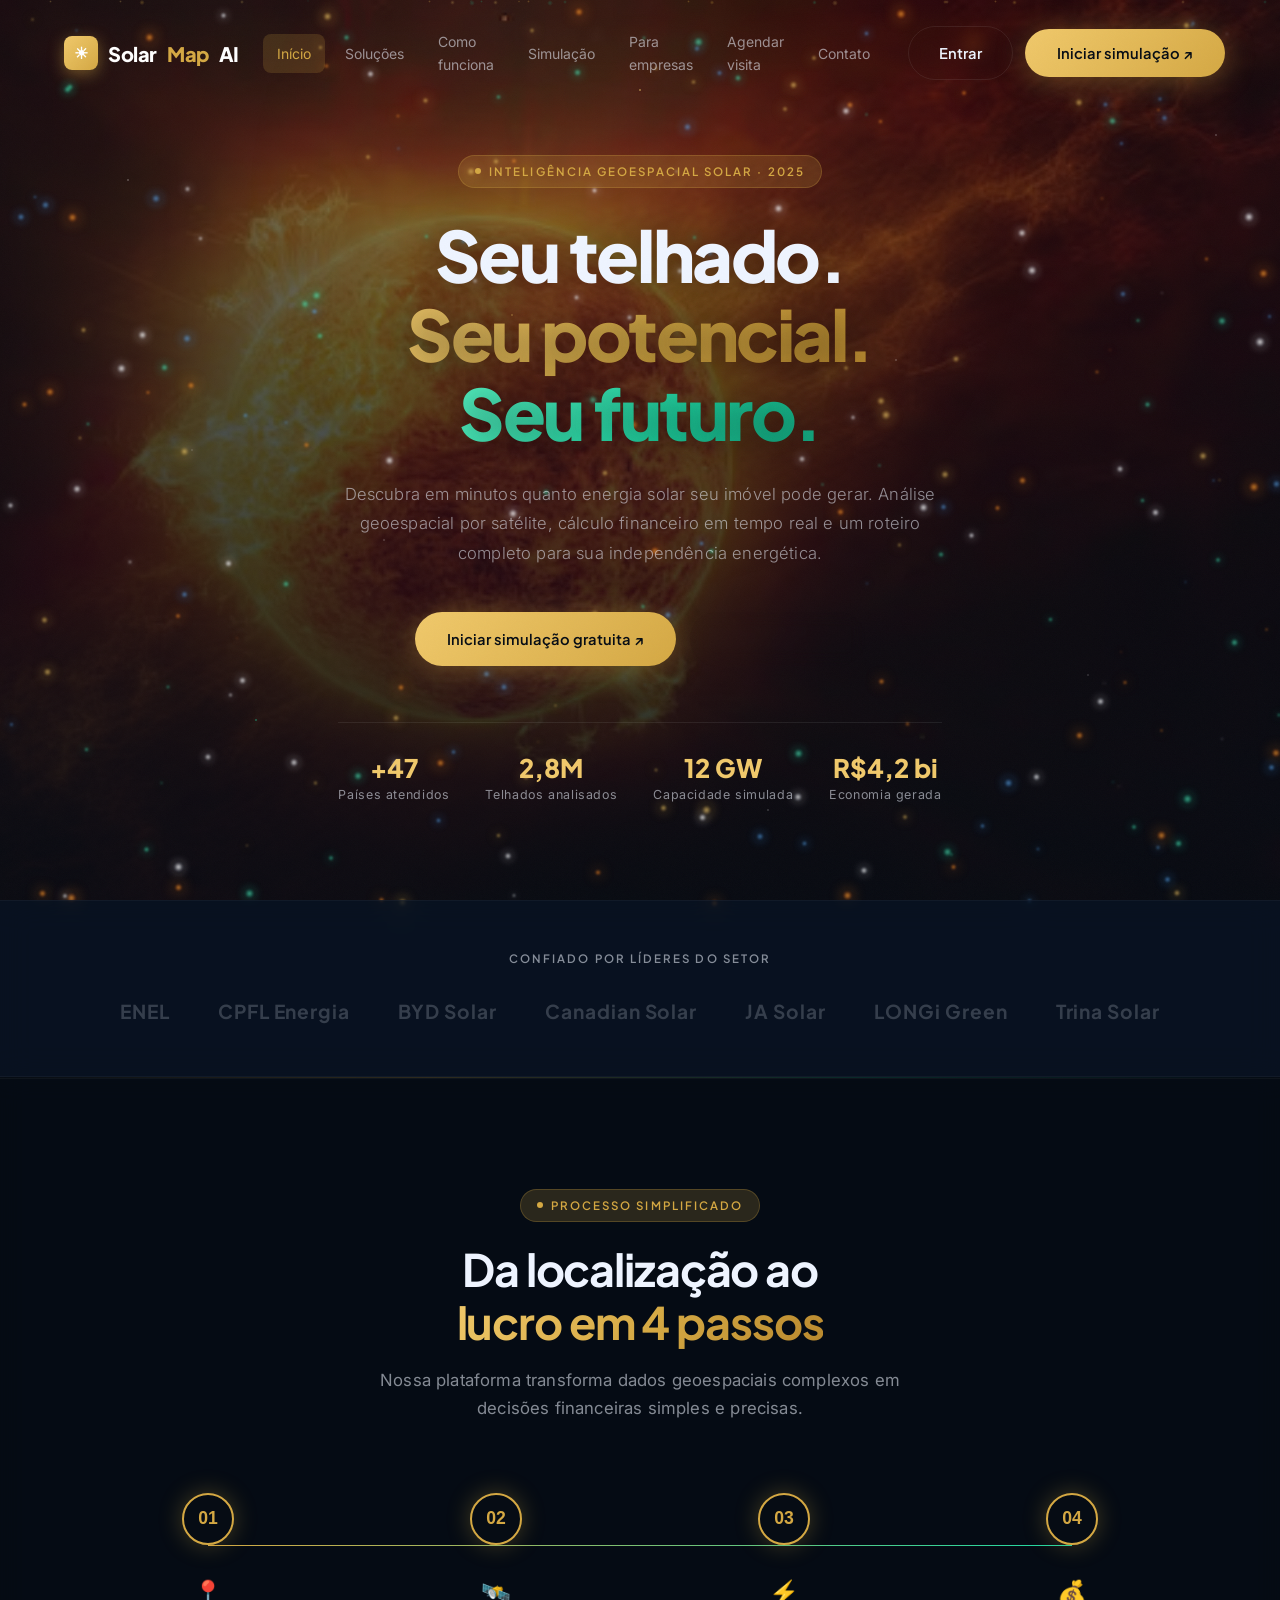
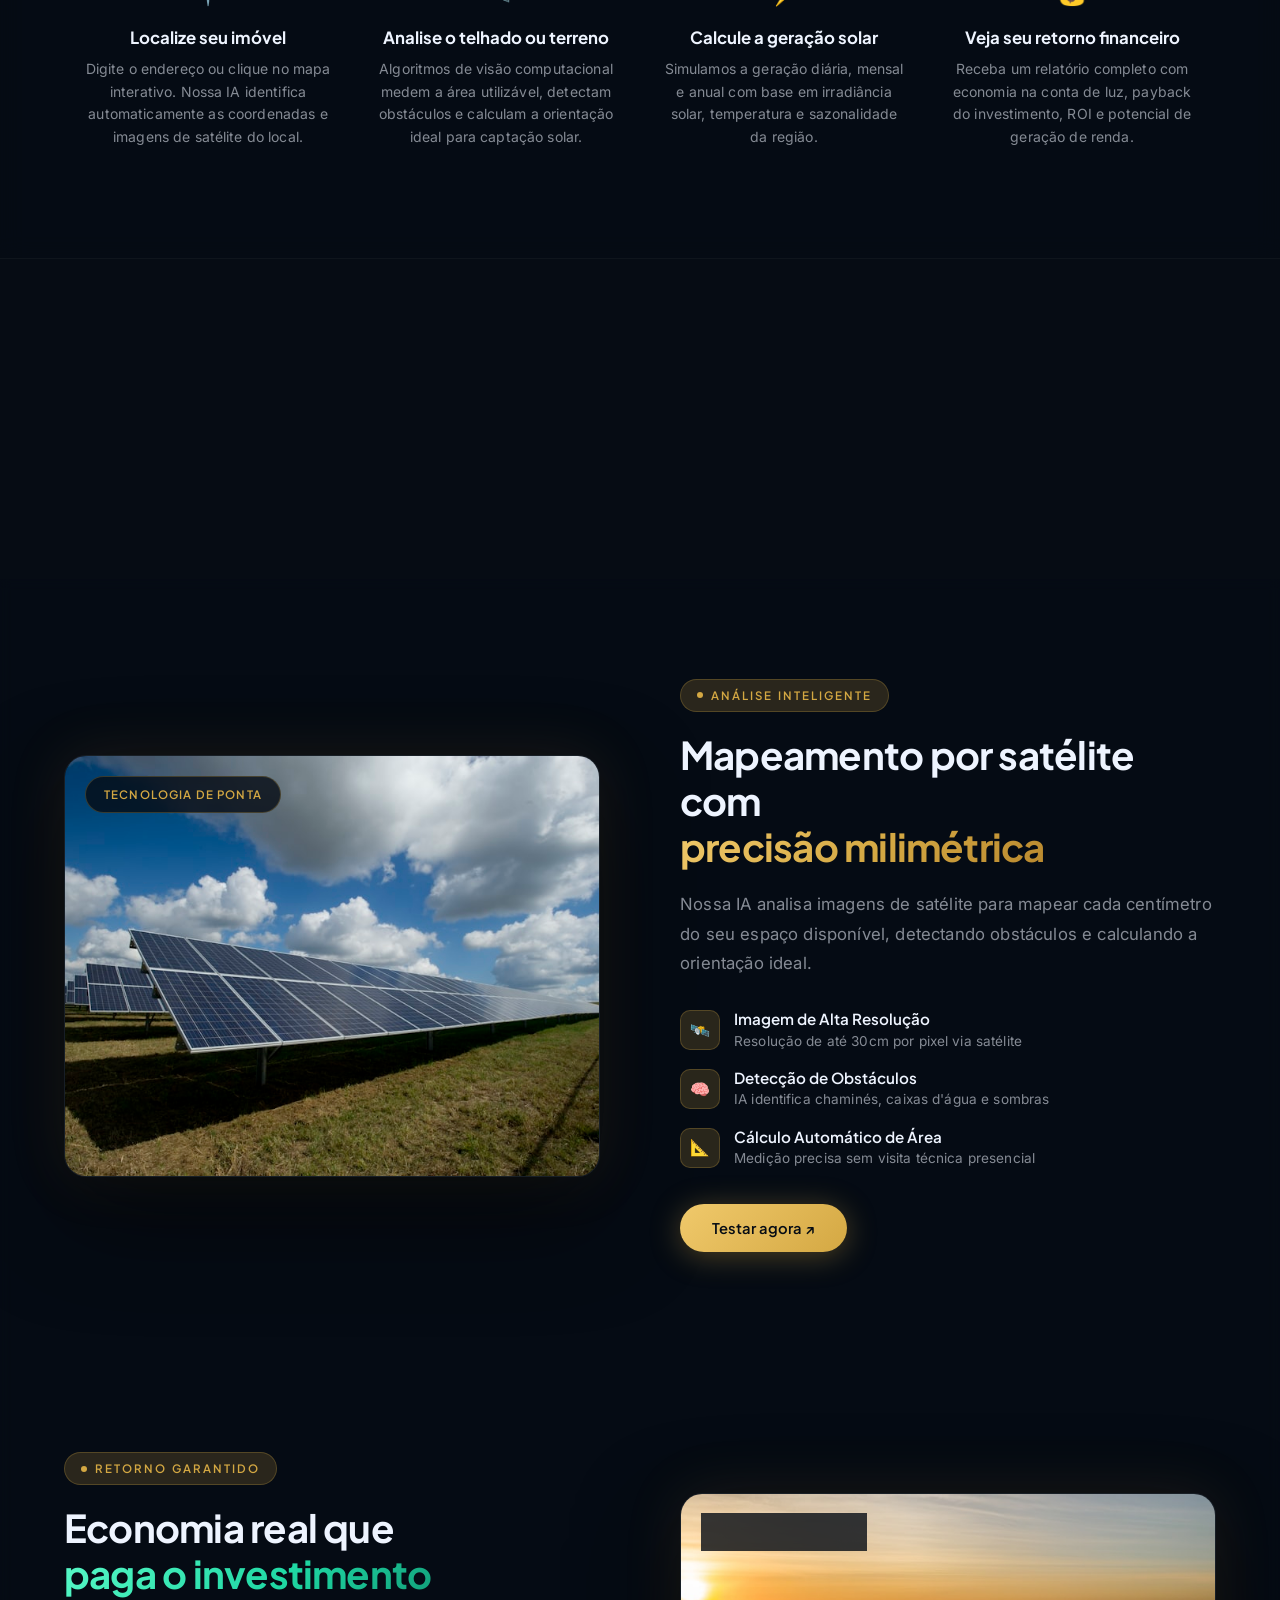
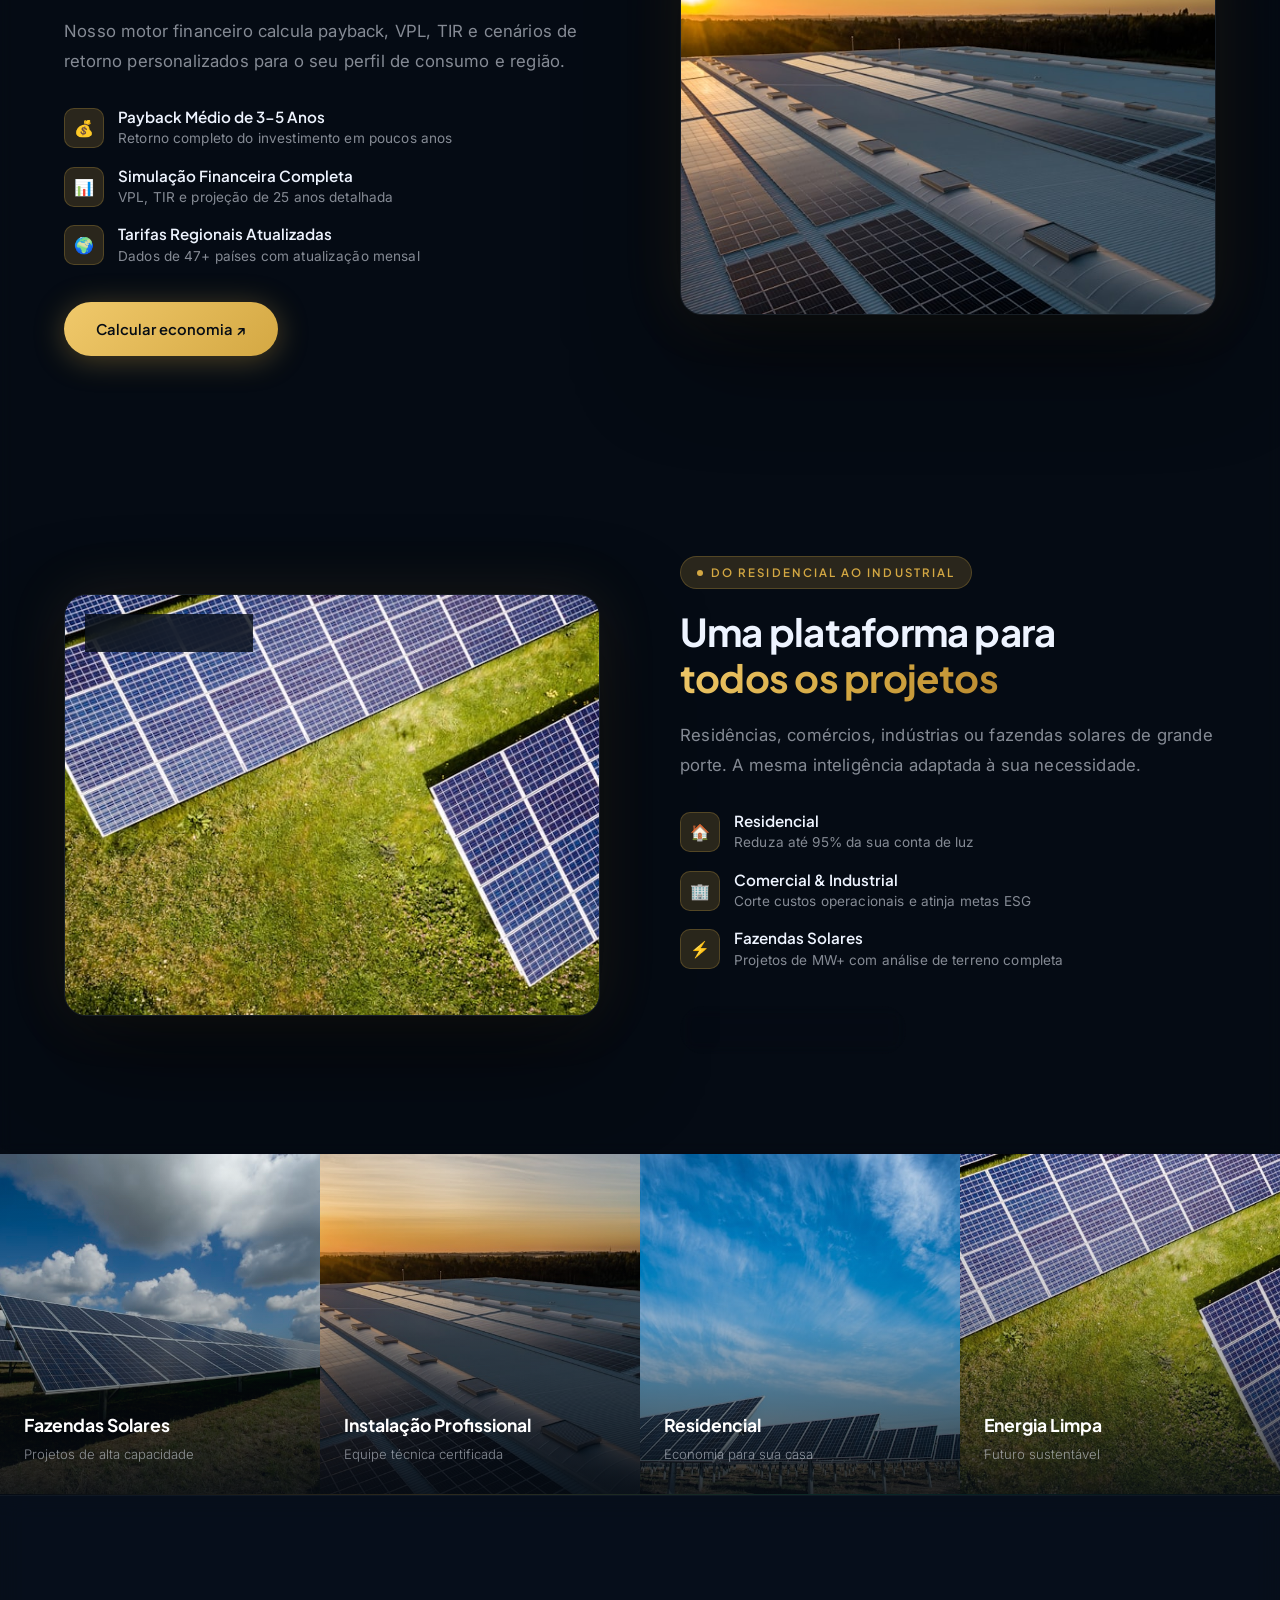
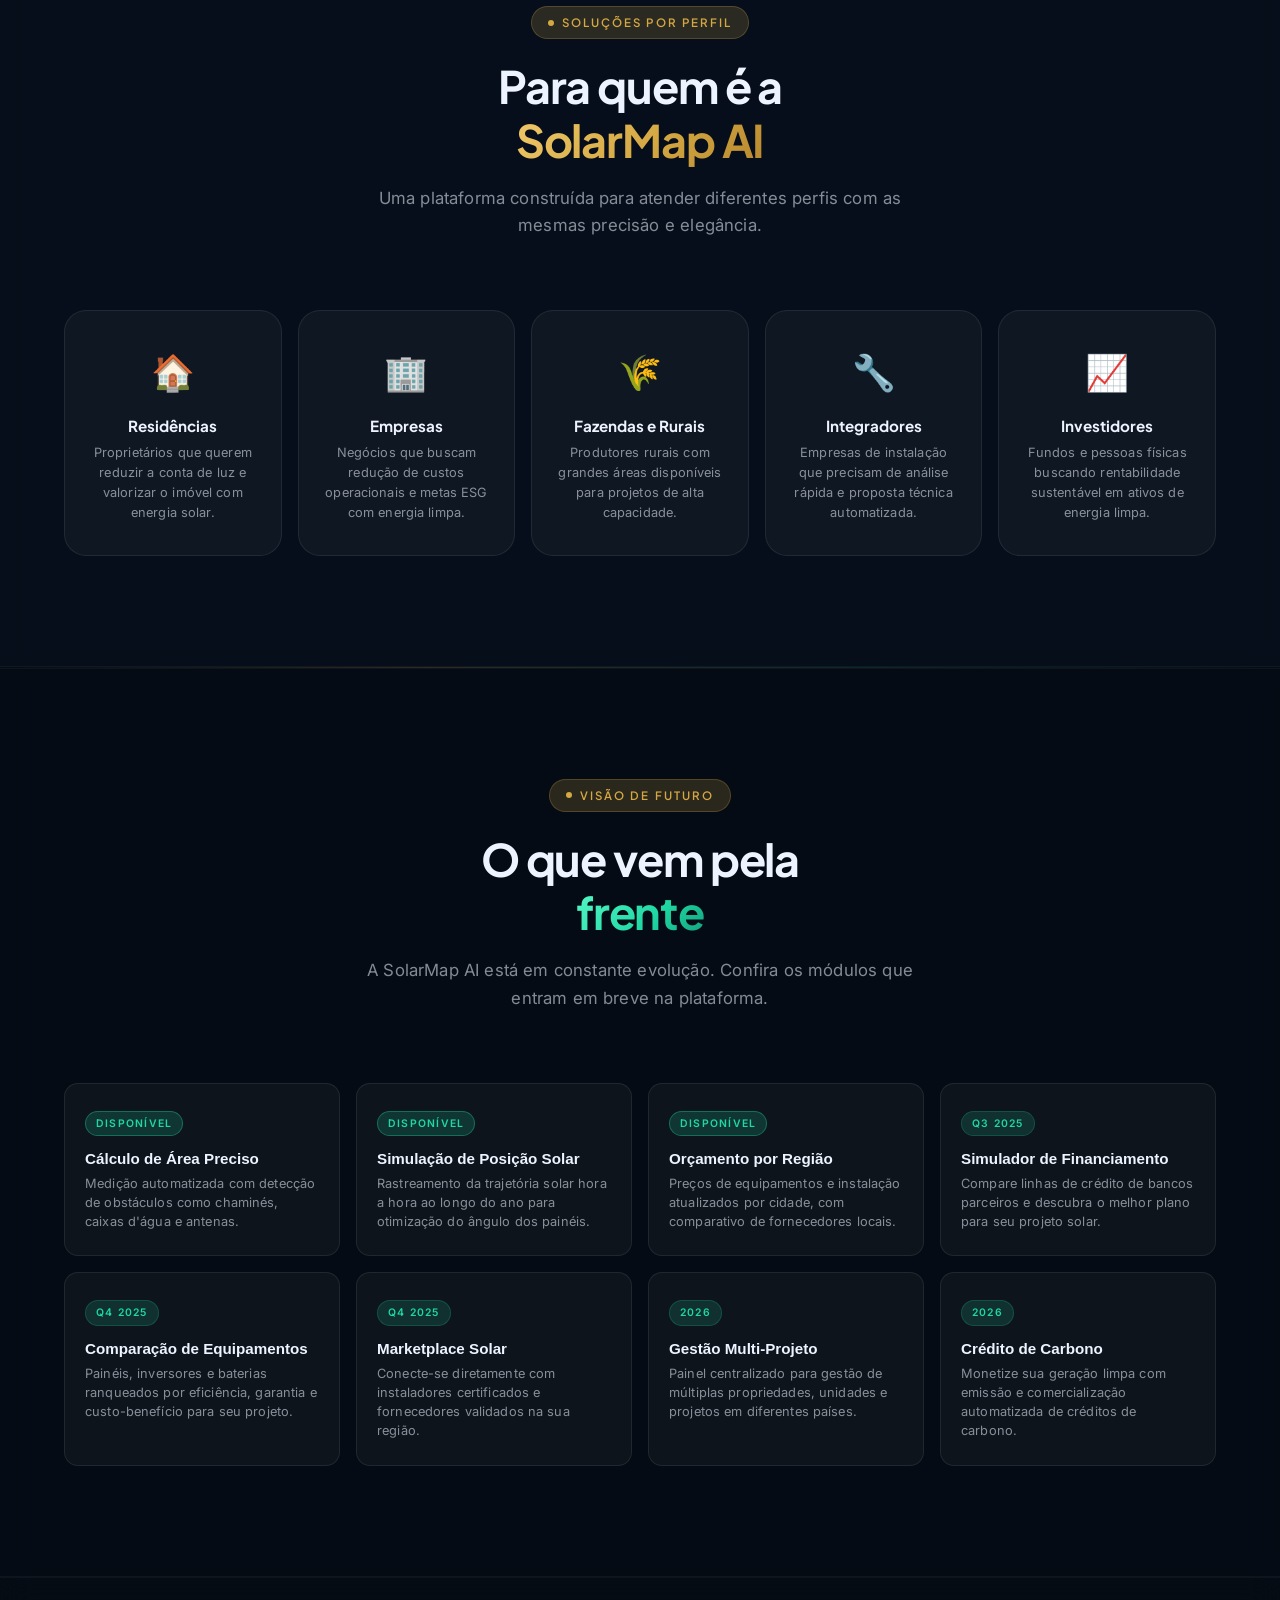
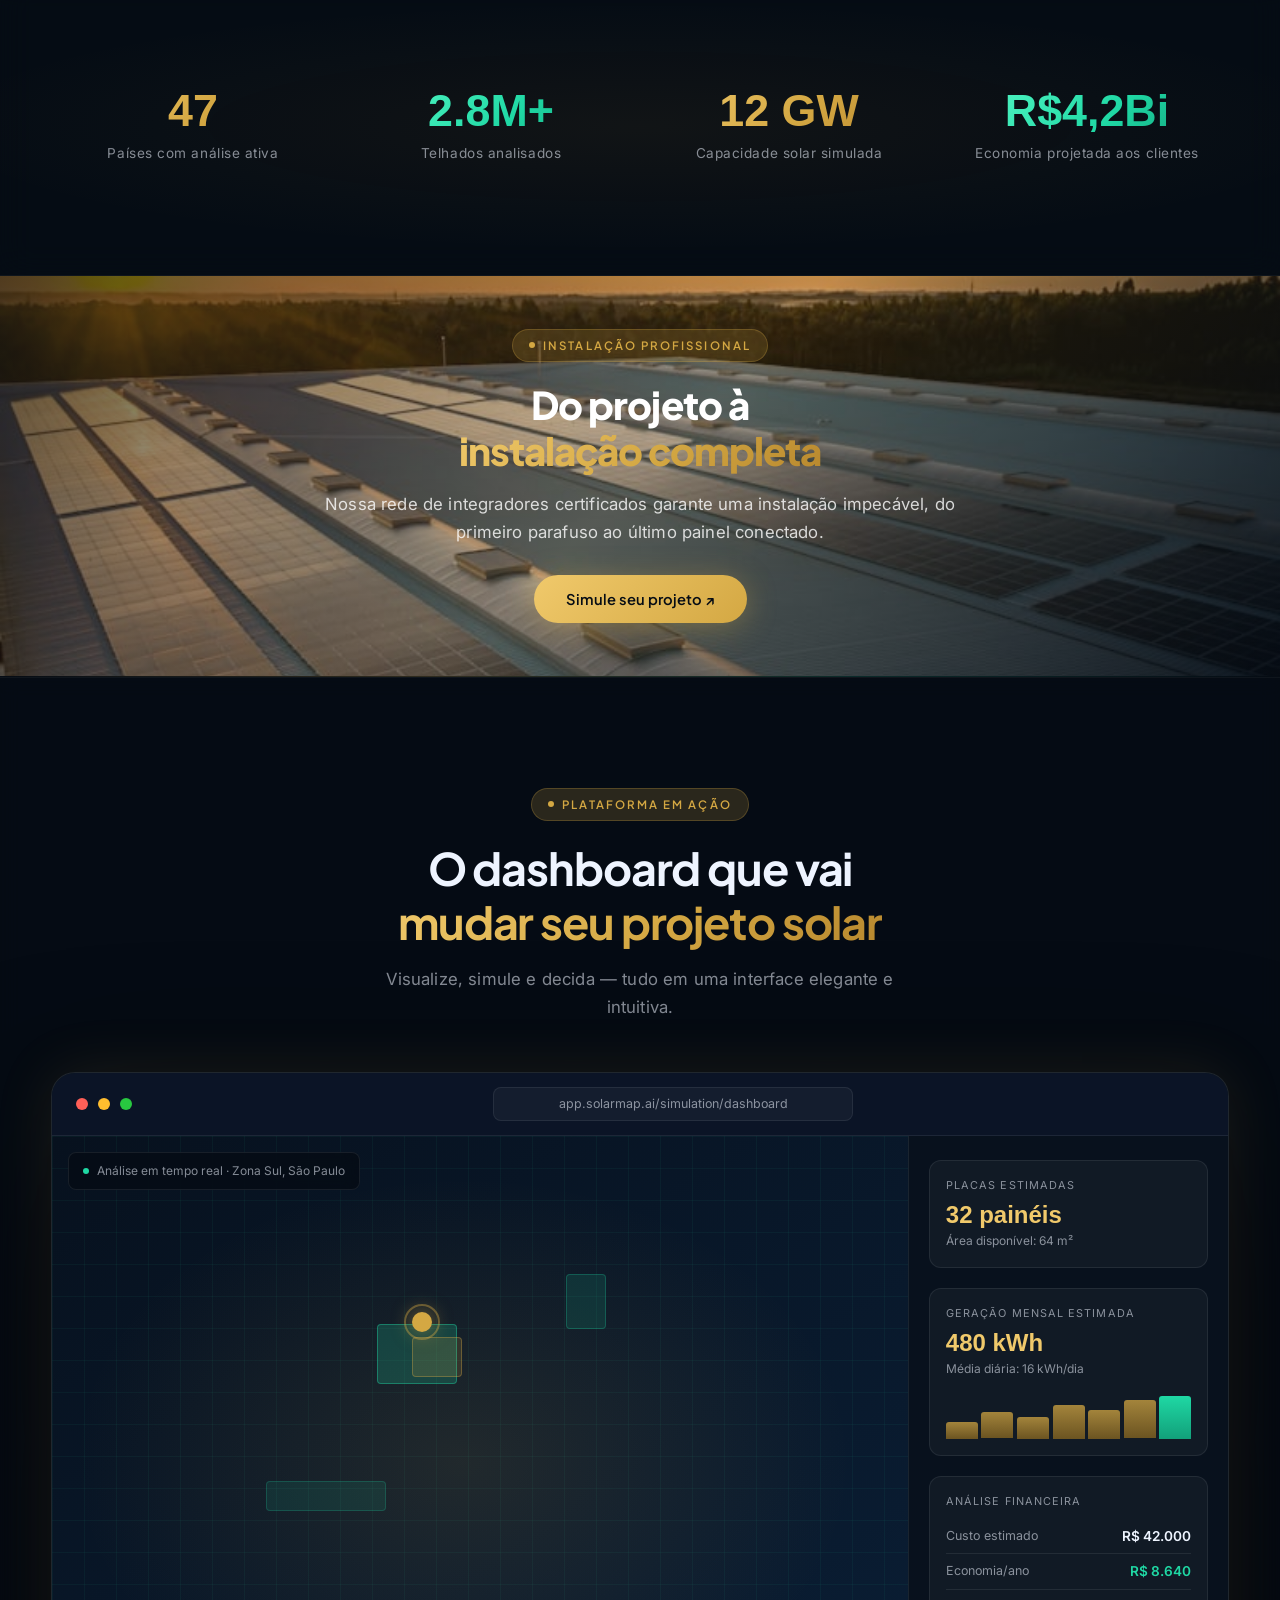
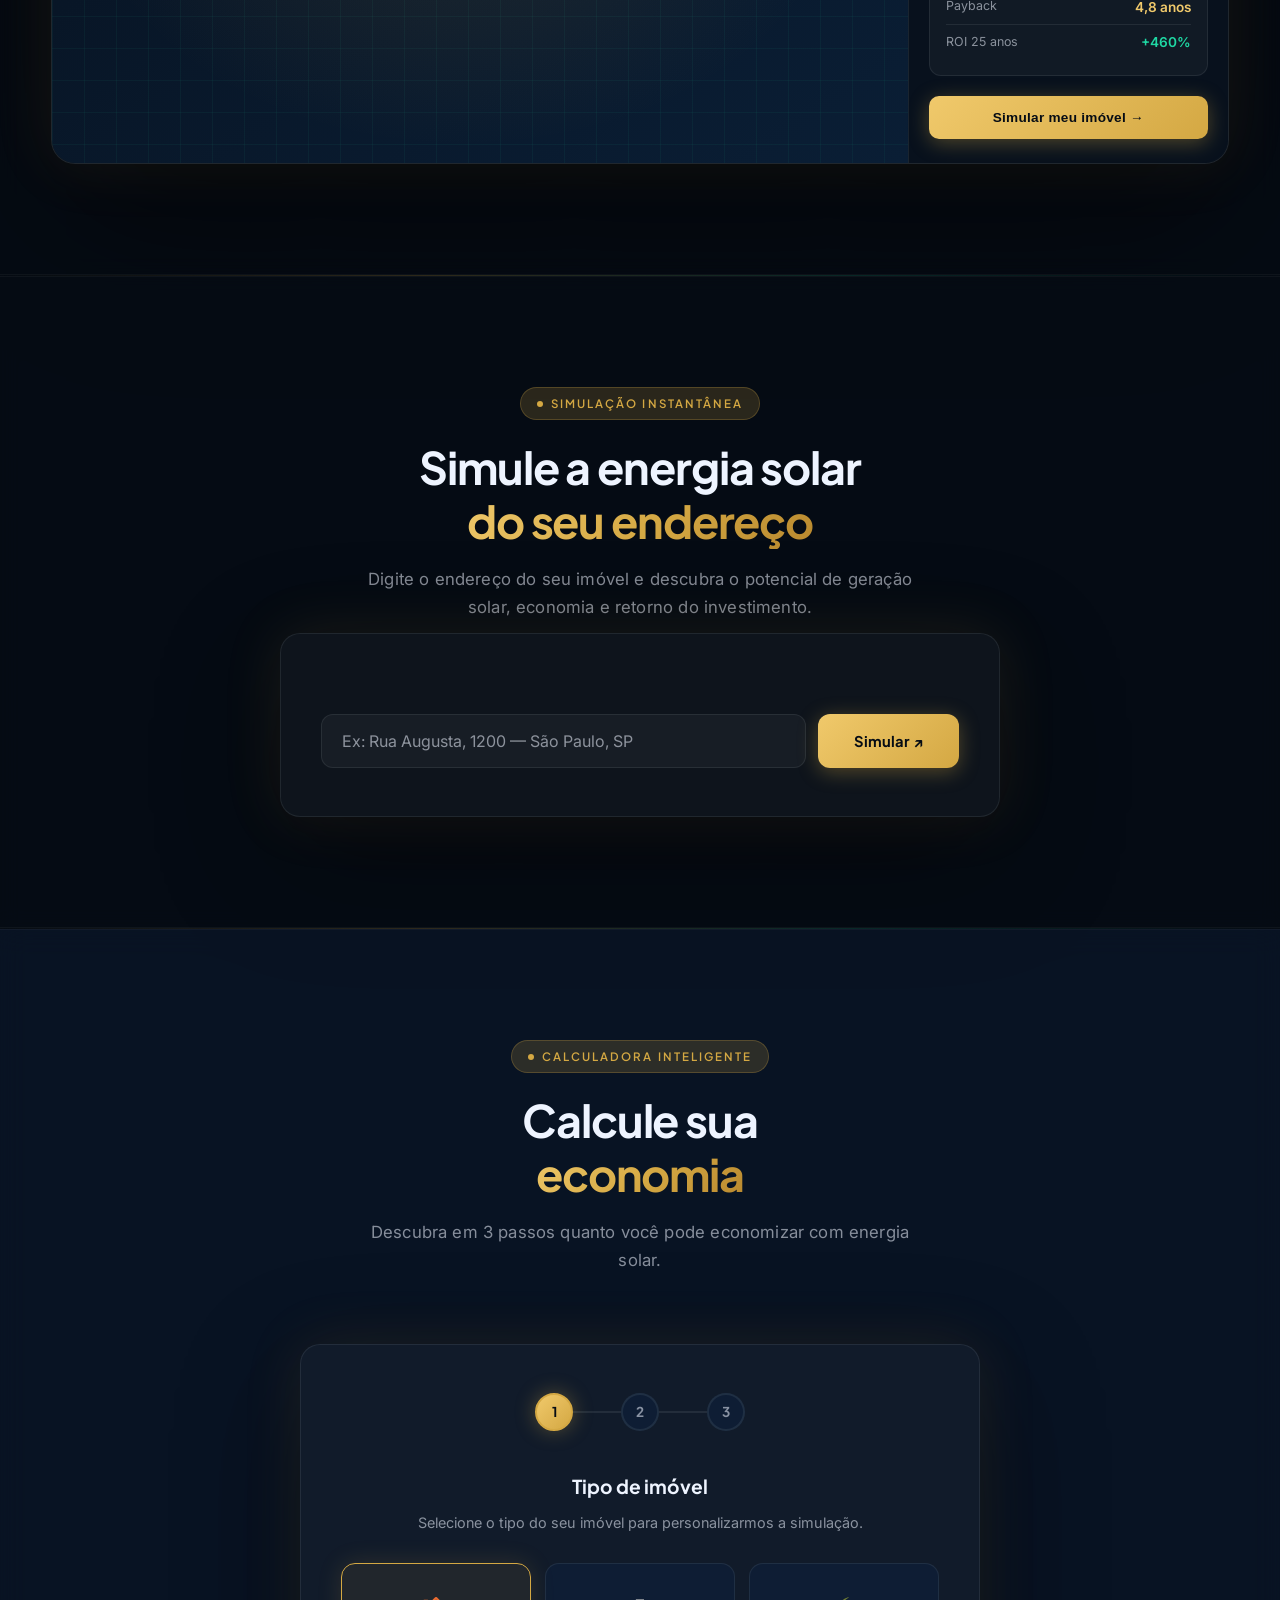
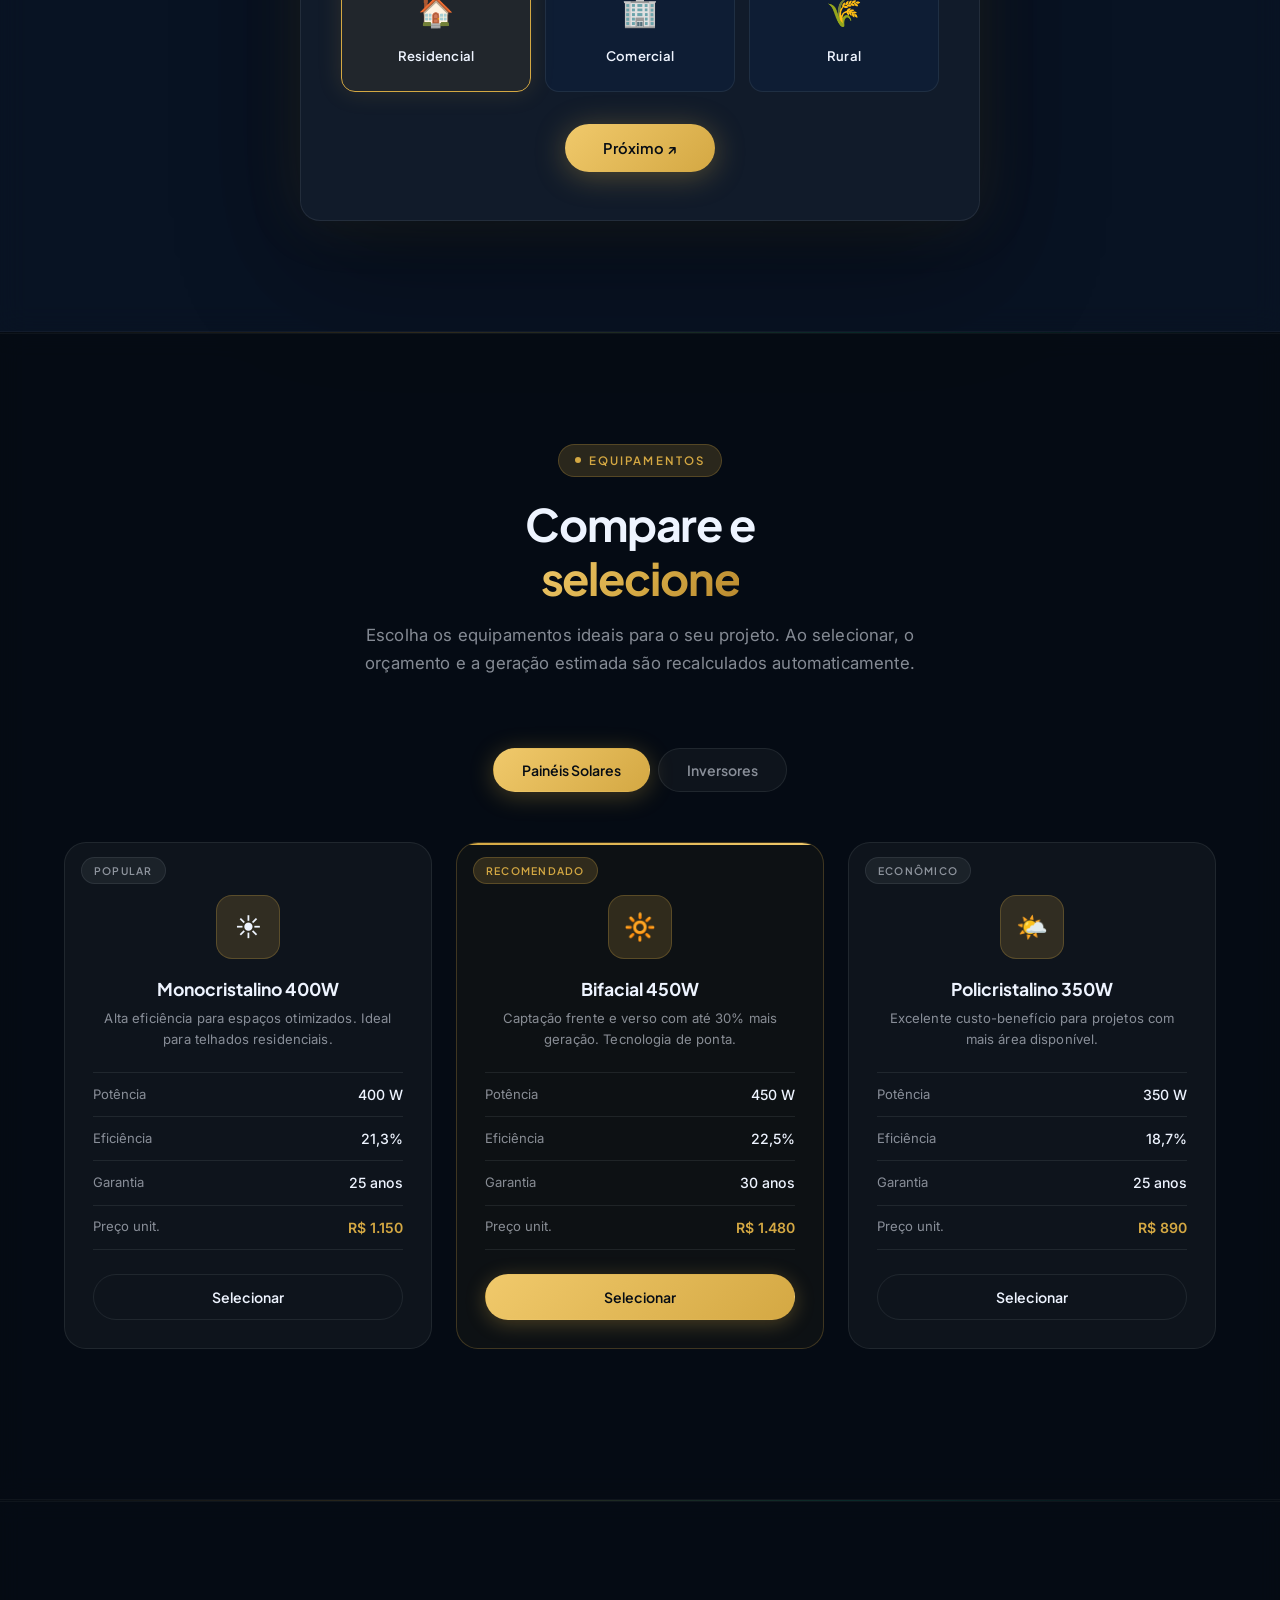
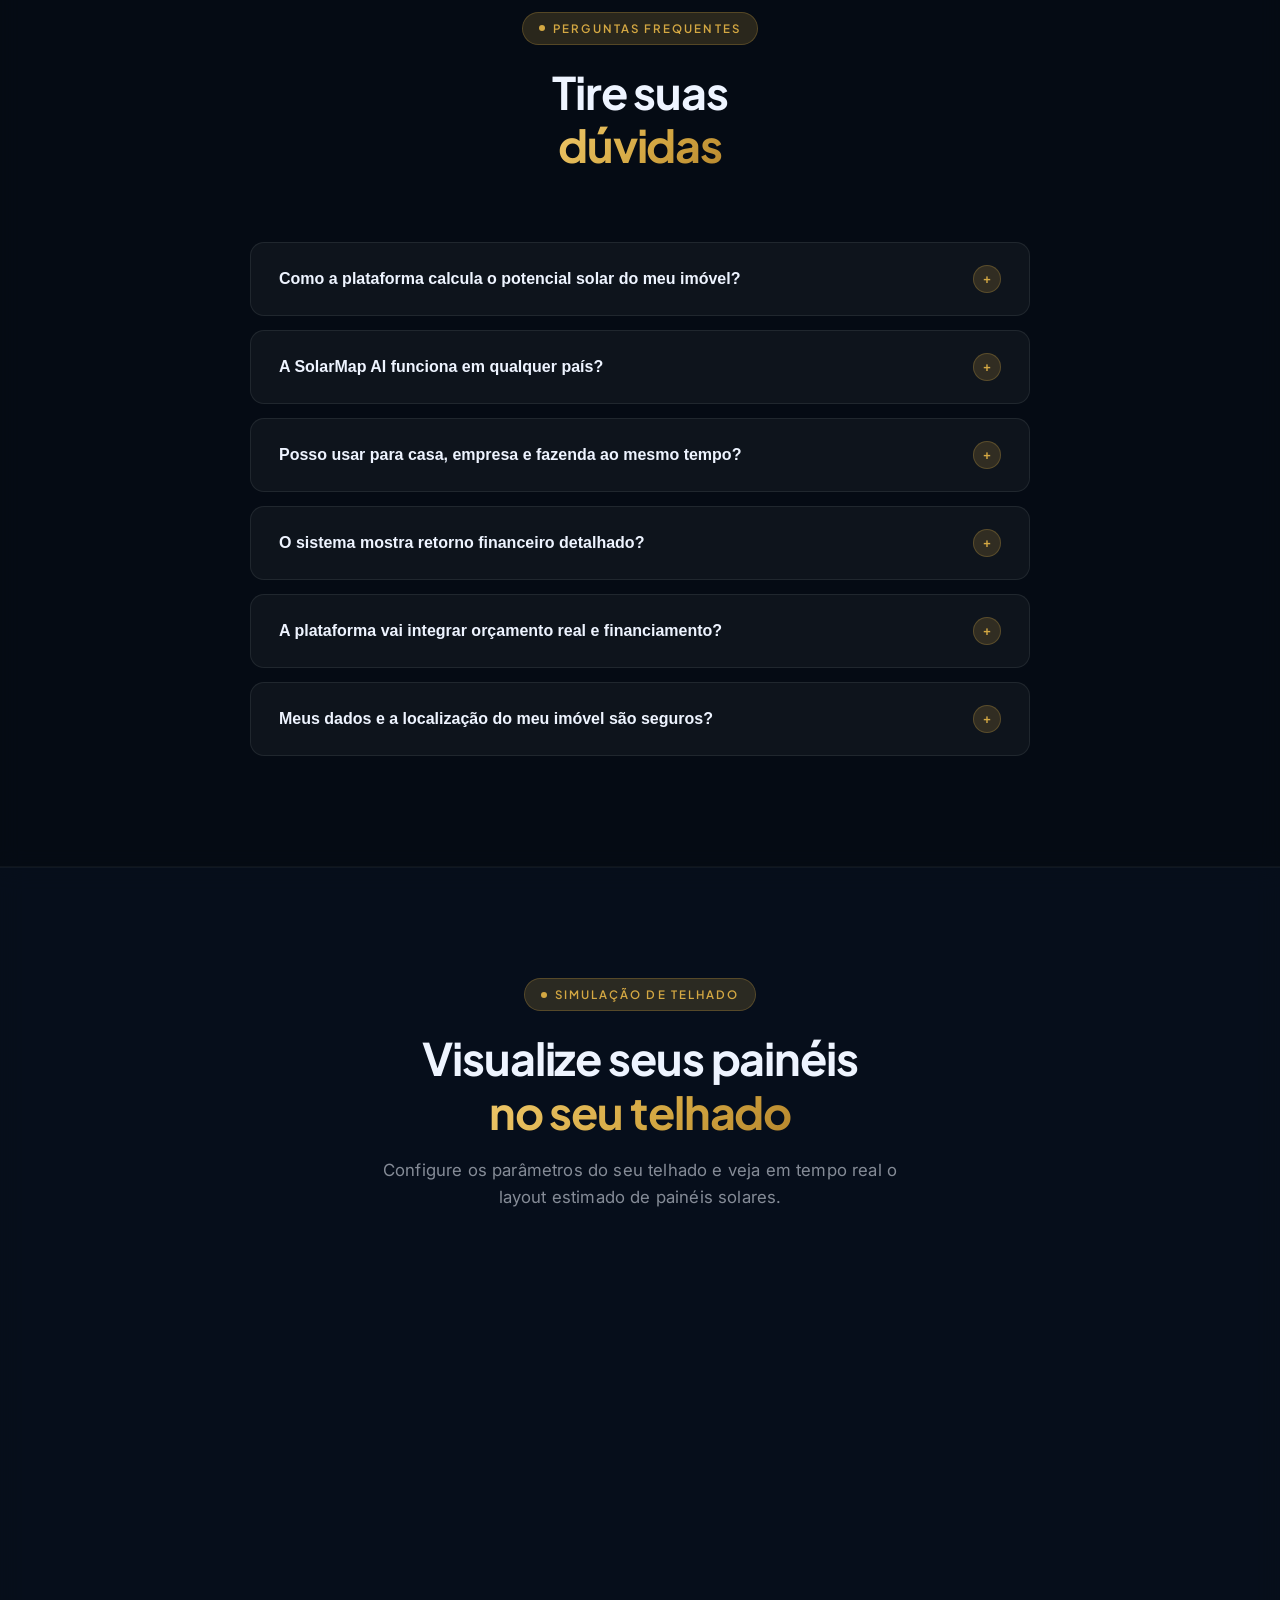
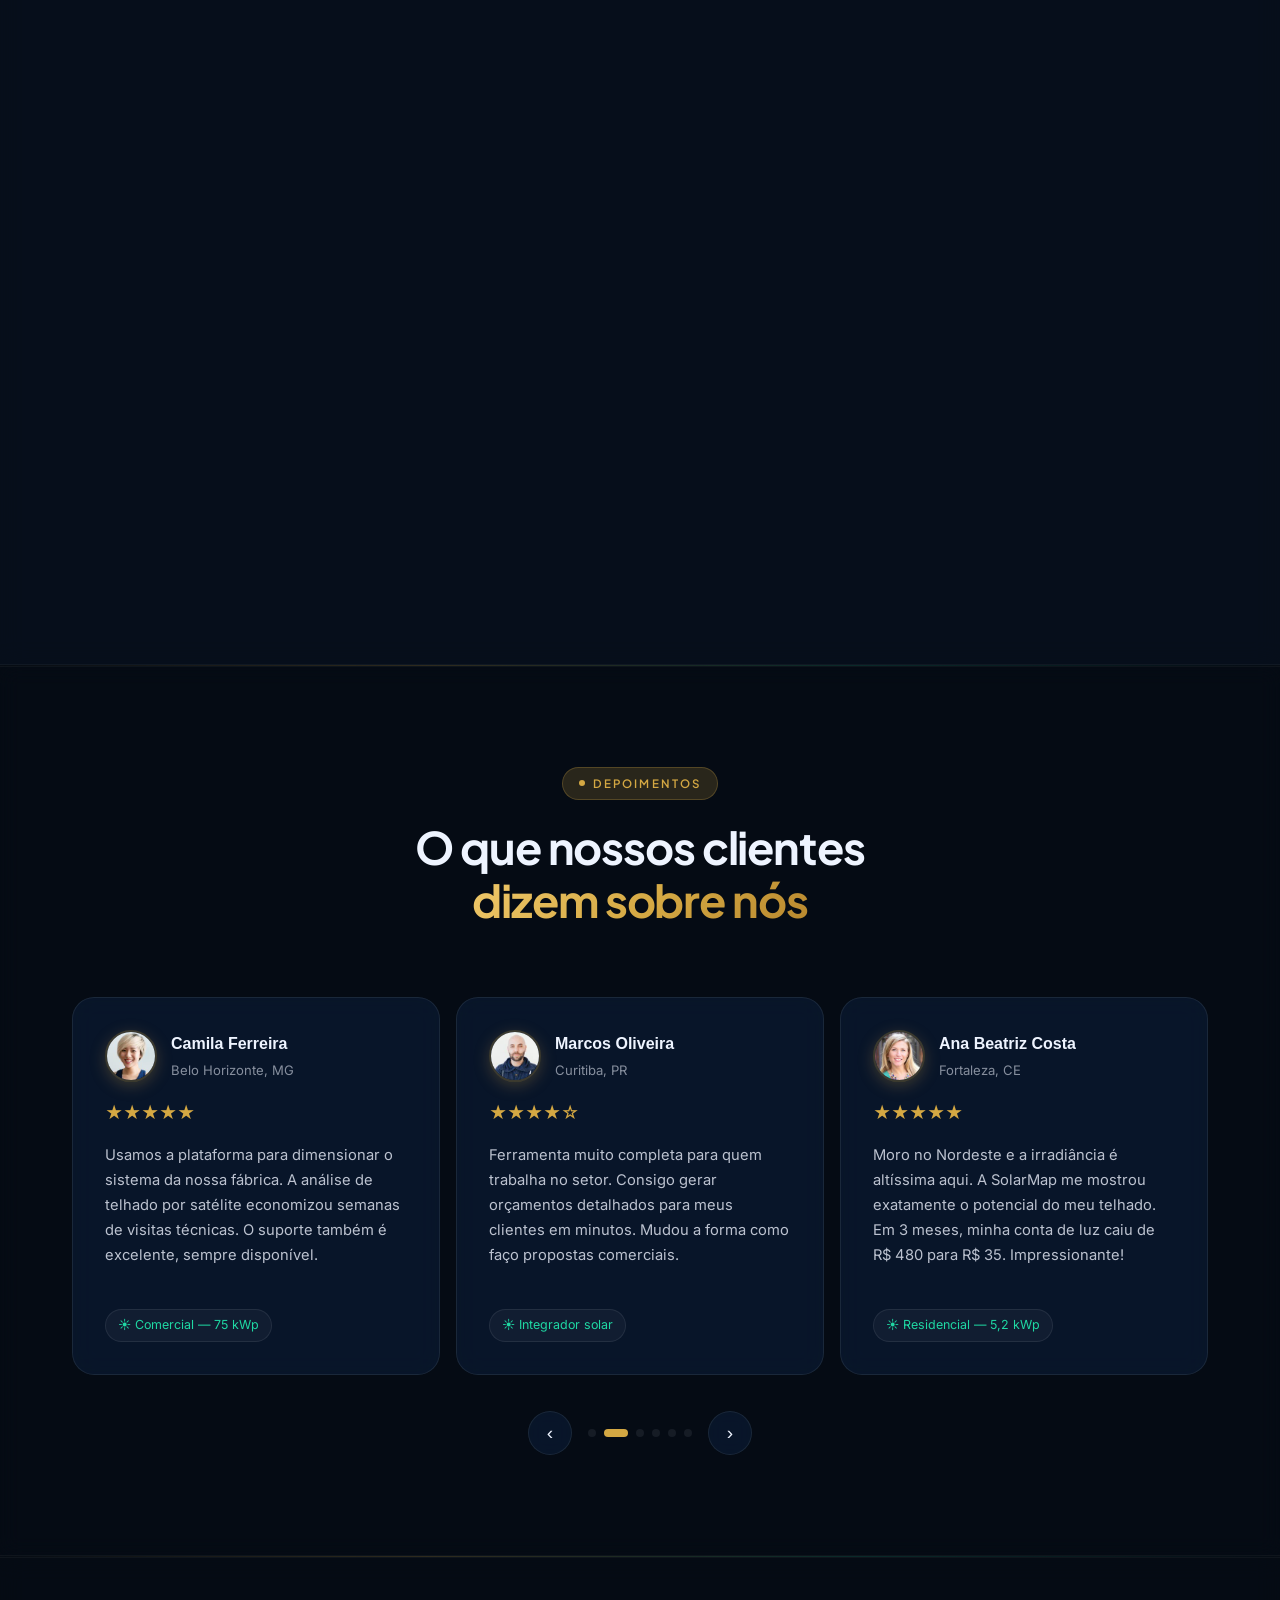
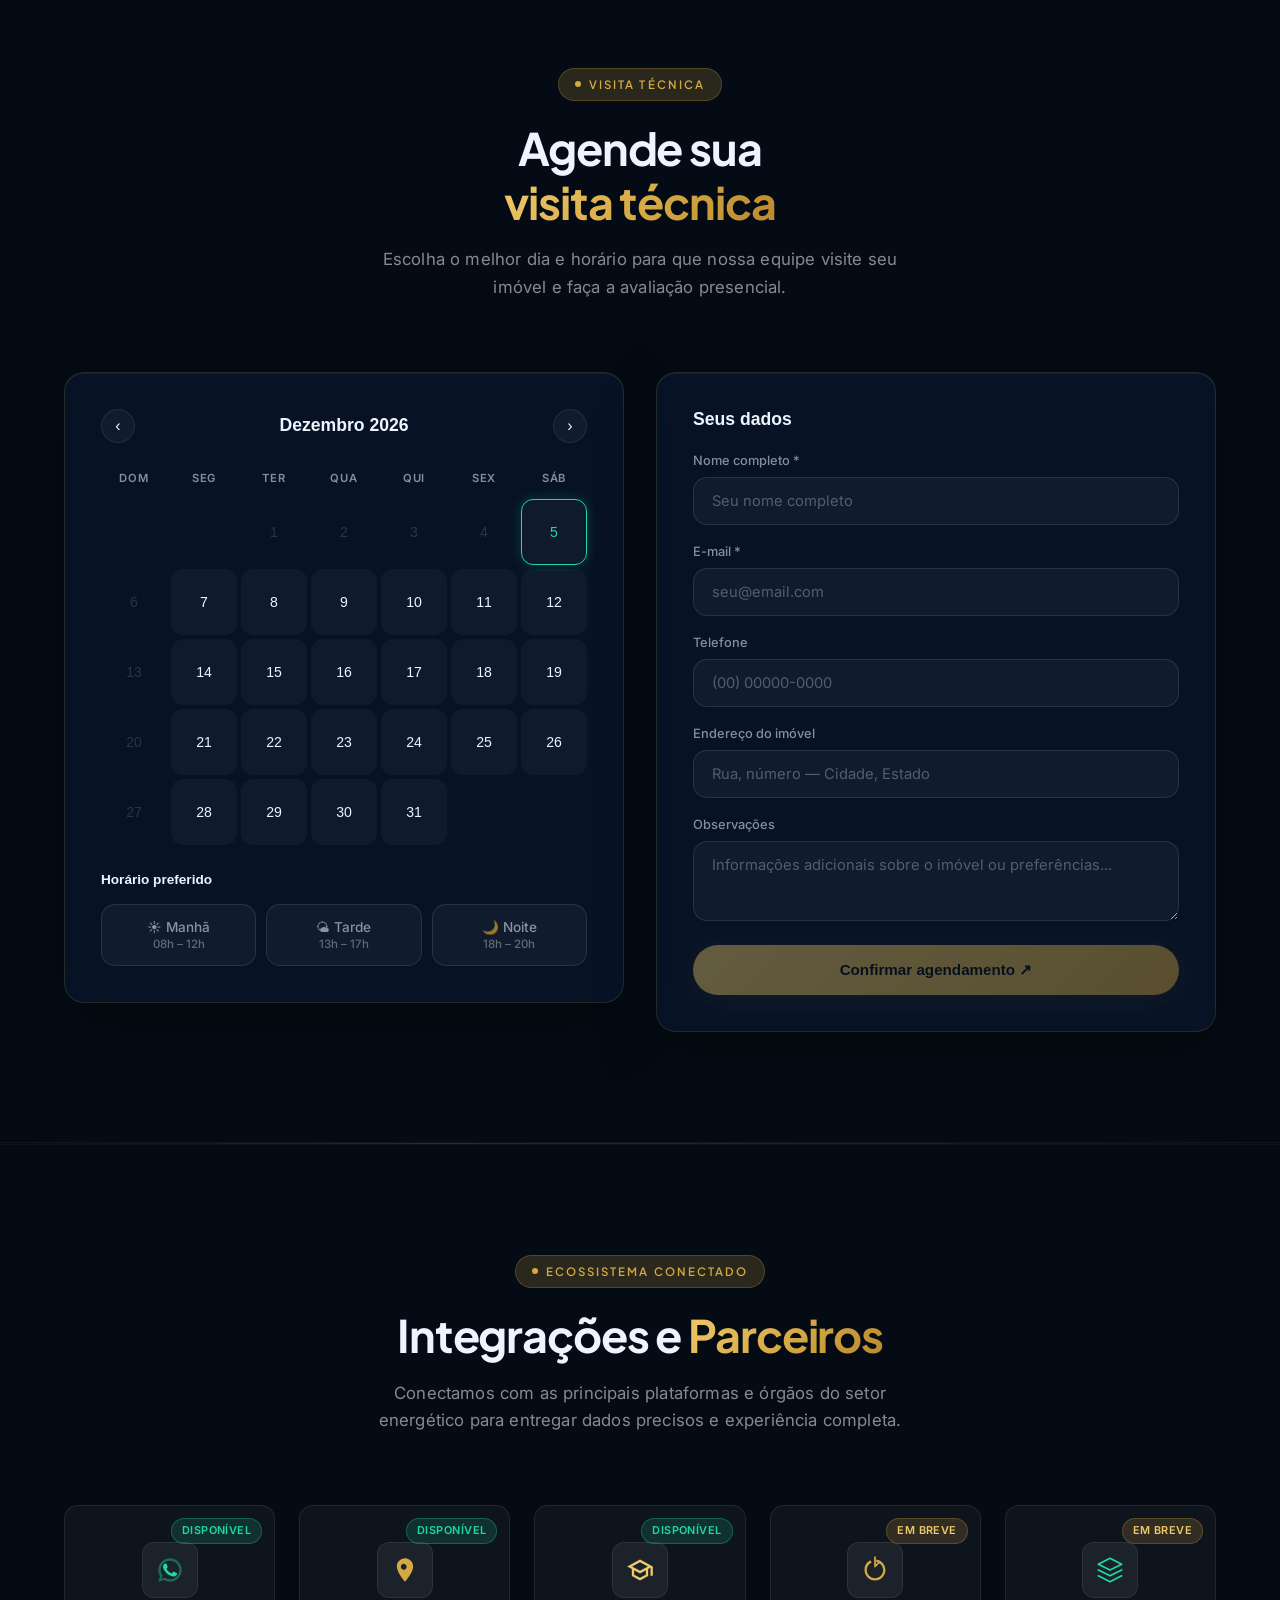
==== index.html @ e5ff198d "SolarMapAI - Projeto completo: landing + SaaS + simulador solar Co-Authored-By: Claude Opus 4.6 (1M " ====
<!DOCTYPE html>
<html lang="pt-BR">
<head>
<meta charset="UTF-8">
<meta name="viewport" content="width=device-width, initial-scale=1.0">
<title>SolarMap AI — Inteligência Geoespacial Solar</title>
<link rel="preconnect" href="https://fonts.googleapis.com">
<link rel="preconnect" href="https://fonts.gstatic.com" crossorigin>
<link href="https://fonts.googleapis.com/css2?family=Inter:wght@300;400;500;600;700;800;900&family=Plus+Jakarta+Sans:wght@400;500;600;700;800&display=swap" rel="stylesheet">
<style>
/* ============================================================
   SOLARMAP AI — DESIGN SYSTEM
   Paleta: Midnight Navy · Solar Gold · Energy Green · Ice White
   Tipografia: Syne (display) + DM Sans (corpo)
   ============================================================ */

:root {
  --midnight:    #060C14;
  --deep-navy:   #0A1628;
  --navy:        #0D1F3C;
  --navy-mid:    #112240;
  --gold:        #D4A843;
  --gold-light:  #F0C96B;
  --gold-glow:   rgba(212,168,67,0.18);
  --green:       #1FD8A4;
  --green-dim:   #12A07A;
  --green-glow:  rgba(31,216,164,0.15);
  --ice:         #EEF4FF;
  --white:       #FFFFFF;
  --muted:       rgba(238,244,255,0.55);
  --border:      rgba(238,244,255,0.08);
  --border-gold: rgba(212,168,67,0.25);
  --glass:       rgba(13,31,60,0.55);
  --glass-light: rgba(238,244,255,0.04);
  --shadow-gold: 0 0 60px rgba(212,168,67,0.12);
  --shadow-green:0 0 60px rgba(31,216,164,0.10);
  --radius:      14px;
  --radius-lg:   22px;
  --transition:  0.35s cubic-bezier(0.22,1,0.36,1);
}

/* ══ PREMIUM PARTICLES ══ */
.particles-container {
  position: fixed; inset: 0; pointer-events: none; z-index: 1;
  overflow: hidden;
}
.particle {
  position: absolute; border-radius: 50%;
  background: radial-gradient(circle, rgba(212,168,67,0.4), transparent 70%);
  animation: particleFloat linear infinite;
}
@keyframes particleFloat {
  0% { transform: translateY(100vh) rotate(0deg); opacity: 0; }
  10% { opacity: 1; }
  90% { opacity: 1; }
  100% { transform: translateY(-100px) rotate(720deg); opacity: 0; }
}

/* ══ TRUST BAR ══ */
.trust-bar {
  padding: 48px 0; border-top: 1px solid var(--border); border-bottom: 1px solid var(--border);
  background: rgba(10,22,40,0.5);
}
.trust-bar-label {
  text-align: center; font-size: 0.72rem; font-weight: 600; letter-spacing: 0.18em;
  text-transform: uppercase; color: var(--muted); margin-bottom: 28px;
  font-family: 'Plus Jakarta Sans', sans-serif;
}
.trust-logos {
  display: flex; align-items: center; justify-content: center; gap: 48px; flex-wrap: wrap;
}
.trust-logo {
  font-family: 'Plus Jakarta Sans', sans-serif; font-weight: 700; font-size: 1.2rem;
  color: rgba(238,244,255,0.2); letter-spacing: 0.05em;
  transition: var(--transition); cursor: default;
}
.trust-logo:hover { color: rgba(238,244,255,0.45); }

/* ══ SPLIT SECTION (image + text side by side) ══ */
.split-section {
  display: grid; grid-template-columns: 1fr 1fr; gap: 80px; align-items: center;
  padding: 100px 0;
}
.split-section.reverse { direction: rtl; }
.split-section.reverse > * { direction: ltr; }
.split-img {
  border-radius: var(--radius-lg); overflow: hidden; position: relative;
  box-shadow: 0 40px 100px rgba(0,0,0,0.5), var(--shadow-gold);
  border: 1px solid var(--border);
}
.split-img img {
  width: 100%; height: 420px; object-fit: cover; display: block;
  transition: transform 0.6s cubic-bezier(0.22,1,0.36,1);
}
.split-img:hover img { transform: scale(1.03); }
.split-img-badge {
  position: absolute; top: 20px; left: 20px;
  background: rgba(6,12,20,0.8); backdrop-filter: blur(12px);
  border: 1px solid var(--border-gold); border-radius: 99px;
  padding: 8px 18px; font-family: 'Plus Jakarta Sans', sans-serif;
  font-size: 0.72rem; font-weight: 600; color: var(--gold);
  letter-spacing: 0.1em; text-transform: uppercase;
}
.split-content .tag { margin-bottom: 20px; }
.split-content h2 {
  font-size: clamp(1.8rem, 3vw, 2.6rem); margin-bottom: 20px;
  letter-spacing: -0.02em;
}
.split-content p {
  color: var(--muted); font-size: 1.05rem; line-height: 1.75; margin-bottom: 32px;
}
.split-features {
  display: flex; flex-direction: column; gap: 18px; margin-bottom: 36px;
}
.split-feature {
  display: flex; align-items: flex-start; gap: 14px;
}
.split-feature-icon {
  width: 40px; height: 40px; border-radius: 10px; flex-shrink: 0;
  background: var(--gold-glow); border: 1px solid var(--border-gold);
  display: flex; align-items: center; justify-content: center;
  font-size: 1rem;
}
.split-feature-text h4 {
  font-family: 'Plus Jakarta Sans', sans-serif; font-size: 0.95rem; font-weight: 600;
  color: var(--ice); margin-bottom: 2px;
}
.split-feature-text p {
  font-size: 0.85rem; color: var(--muted); margin-bottom: 0; line-height: 1.5;
}
@media (max-width: 1024px) {
  .split-section { grid-template-columns: 1fr; gap: 40px; }
  .split-section.reverse { direction: ltr; }
}

/* ══ ANIMATED NUMBER COUNTER ══ */
.counter-animate {
  display: inline-block;
  background: linear-gradient(135deg, var(--gold-light) 0%, var(--gold) 100%);
  -webkit-background-clip: text; -webkit-text-fill-color: transparent;
  background-clip: text;
}

*, *::before, *::after { box-sizing: border-box; margin: 0; padding: 0; }

html { scroll-behavior: smooth; }

body {
  font-family: 'Inter', sans-serif;
  background: var(--midnight);
  color: var(--ice);
  line-height: 1.65;
  overflow-x: hidden;
  -webkit-font-smoothing: antialiased;
}

/* ══ COSMIC UNIVERSE BACKGROUND ══ */
.cosmic-bg {
  position: fixed; inset: 0; z-index: -2;
  background: url('bg-sun-space.avif') center center / cover no-repeat;
}
.cosmic-bg::after {
  content: ''; position: absolute; inset: 0;
  background: radial-gradient(ellipse 120% 100% at 50% 0%, rgba(6,12,20,0.35) 0%, rgba(6,12,20,0.7) 50%, rgba(6,12,20,0.9) 100%);
}

/* ══ ENERGY ORBS ══ */
.energy-orbs {
  position: fixed; inset: 0; z-index: 0; pointer-events: none; overflow: visible;
}
.orb {
  position: absolute; border-radius: 50%;
  filter: blur(1px);
  animation: orbFloat linear infinite;
}
.orb--gold { background: radial-gradient(circle, rgba(240,201,107,0.8), rgba(212,168,67,0.3) 40%, transparent 70%); box-shadow: 0 0 12px rgba(212,168,67,0.4); }
.orb--green { background: radial-gradient(circle, rgba(90,250,200,0.7), rgba(31,216,164,0.3) 40%, transparent 70%); box-shadow: 0 0 10px rgba(31,216,164,0.3); }
.orb--white { background: radial-gradient(circle, rgba(255,255,255,0.9), rgba(238,244,255,0.3) 40%, transparent 70%); box-shadow: 0 0 8px rgba(255,255,255,0.3); }
.orb--orange { background: radial-gradient(circle, rgba(255,160,50,0.8), rgba(255,120,20,0.3) 40%, transparent 70%); box-shadow: 0 0 14px rgba(255,140,30,0.4); }
.orb--blue { background: radial-gradient(circle, rgba(100,180,255,0.7), rgba(59,158,255,0.2) 40%, transparent 70%); box-shadow: 0 0 10px rgba(59,158,255,0.3); }

@keyframes orbFloat {
  0% { transform: translate(0, 0) scale(1); opacity: 0; }
  5% { opacity: 1; }
  25% { transform: translate(var(--dx), var(--dy)) scale(var(--scale-mid)); }
  50% { transform: translate(var(--dx2), var(--dy2)) scale(1.2); opacity: 0.9; }
  75% { transform: translate(var(--dx), calc(var(--dy) * -1)) scale(var(--scale-mid)); }
  95% { opacity: 1; }
  100% { transform: translate(0, 0) scale(1); opacity: 0; }
}
@keyframes orbDrift {
  0% { transform: translateY(100vh) translateX(0) scale(0.5); opacity: 0; }
  5% { opacity: 0.9; }
  50% { transform: translateY(40vh) translateX(var(--drift-x)) scale(1.3); opacity: 1; }
  95% { opacity: 0.7; }
  100% { transform: translateY(-120px) translateX(calc(var(--drift-x) * -0.5)) scale(0.8); opacity: 0; }
}
@keyframes orbPulse {
  0%, 100% { transform: scale(1) translate(0,0); opacity: 0.5; }
  25% { transform: scale(1.8) translate(10px, -15px); opacity: 1; }
  50% { transform: scale(0.8) translate(-8px, 12px); opacity: 0.7; }
  75% { transform: scale(1.5) translate(15px, 8px); opacity: 0.9; }
}
@keyframes orbZigzag {
  0% { transform: translate(0, 0); opacity: 0; }
  10% { opacity: 1; }
  20% { transform: translate(80px, -40px); }
  40% { transform: translate(-60px, -100px); }
  60% { transform: translate(100px, -180px); }
  80% { transform: translate(-40px, -260px); }
  90% { opacity: 1; }
  100% { transform: translate(60px, -350px); opacity: 0; }
}
@keyframes orbOrbit {
  0% { transform: rotate(0deg) translateX(var(--orbit-r)) rotate(0deg) scale(1); opacity: 0.7; }
  50% { transform: rotate(180deg) translateX(var(--orbit-r)) rotate(-180deg) scale(1.4); opacity: 1; }
  100% { transform: rotate(360deg) translateX(var(--orbit-r)) rotate(-360deg) scale(1); opacity: 0.7; }
}
/* Stars layer */
.cosmic-stars {
  position: fixed; inset: 0; z-index: -1; pointer-events: none;
  background-image:
    radial-gradient(1px 1px at 10% 20%, rgba(255,255,255,0.7), transparent),
    radial-gradient(1px 1px at 30% 60%, rgba(255,255,255,0.5), transparent),
    radial-gradient(1.5px 1.5px at 50% 10%, rgba(240,201,107,0.8), transparent),
    radial-gradient(1px 1px at 70% 40%, rgba(255,255,255,0.6), transparent),
    radial-gradient(1px 1px at 85% 75%, rgba(255,255,255,0.4), transparent),
    radial-gradient(1.5px 1.5px at 20% 80%, rgba(31,216,164,0.6), transparent),
    radial-gradient(1px 1px at 60% 90%, rgba(255,255,255,0.5), transparent),
    radial-gradient(1px 1px at 95% 15%, rgba(255,255,255,0.6), transparent),
    radial-gradient(1.5px 1.5px at 40% 35%, rgba(240,201,107,0.5), transparent),
    radial-gradient(1px 1px at 15% 50%, rgba(255,255,255,0.4), transparent);
  animation: starsTwinkle 6s ease-in-out infinite alternate;
}
@keyframes starsTwinkle {
  0% { opacity: 0.6; }
  50% { opacity: 1; }
  100% { opacity: 0.7; }
}

/* Make all sections float above the cosmic background */
#header { background: transparent; }
#header.scrolled {
  background: rgba(6,12,20,0.7) !important;
  backdrop-filter: blur(24px) !important;
  border-bottom: 1px solid rgba(212,168,67,0.15) !important;
}

section, footer, .trust-bar, .img-banner, #showcase {
  position: relative; z-index: 2;
  background: rgba(6,12,20,0.65);
  backdrop-filter: blur(8px);
  border-top: 1px solid rgba(238,244,255,0.04);
  border-bottom: 1px solid rgba(238,244,255,0.04);
}

#hero {
  background: transparent !important;
  backdrop-filter: none !important;
  border: none !important;
}

.trust-bar {
  background: rgba(10,22,40,0.6) !important;
  backdrop-filter: blur(16px) !important;
}

#how { background: rgba(6,12,20,0.7) !important; backdrop-filter: blur(12px) !important; }
#benefits { background: rgba(6,12,20,0.55) !important; backdrop-filter: blur(6px) !important; border: none !important; }
#forwho { background: rgba(8,17,30,0.7) !important; backdrop-filter: blur(12px) !important; }
#numbers { background: rgba(6,12,20,0.75) !important; backdrop-filter: blur(16px) !important; }
#mockup { background: rgba(6,12,20,0.7) !important; backdrop-filter: blur(10px) !important; }
#calc-economia { background: rgba(10,22,40,0.75) !important; backdrop-filter: blur(14px) !important; }
#sim-endereco { background: rgba(6,12,20,0.7) !important; backdrop-filter: blur(10px) !important; }
#equipamentos { background: rgba(6,12,20,0.7) !important; backdrop-filter: blur(12px) !important; }
#faq { background: rgba(6,12,20,0.7) !important; backdrop-filter: blur(10px) !important; }
#roof-sim { background: rgba(8,17,30,0.7) !important; backdrop-filter: blur(12px) !important; }
#testimonials { background: rgba(6,12,20,0.65) !important; backdrop-filter: blur(10px) !important; }
#agendar-visita { background: rgba(6,12,20,0.7) !important; backdrop-filter: blur(12px) !important; }
#integracoes { background: rgba(6,12,20,0.7) !important; backdrop-filter: blur(10px) !important; }
#roadmap { background: rgba(6,12,20,0.7) !important; backdrop-filter: blur(10px) !important; }
#showcase { background: transparent !important; backdrop-filter: none !important; border: none !important; }

#cta-final {
  background: url('solar-sunset.jpg') center/cover no-repeat !important;
  backdrop-filter: none !important;
}

footer {
  background: rgba(6,12,20,0.88) !important;
  backdrop-filter: blur(20px) !important;
}

.img-banner {
  background: transparent !important;
  backdrop-filter: none !important;
  border: none !important;
}

/* Glow ring around the sun bleeding through */
.cosmic-glow {
  position: fixed; z-index: -1; pointer-events: none;
  width: 800px; height: 800px; border-radius: 50%;
  top: -200px; left: 50%; transform: translateX(-50%);
  background: radial-gradient(circle, rgba(212,168,67,0.15) 0%, rgba(212,168,67,0.05) 40%, transparent 70%);
  animation: cosmicPulse 8s ease-in-out infinite;
}
@keyframes cosmicPulse {
  0%, 100% { transform: translateX(-50%) scale(1); opacity: 0.6; }
  50% { transform: translateX(-50%) scale(1.15); opacity: 1; }
}

.divider {
  background: linear-gradient(90deg, transparent, rgba(212,168,67,0.2), rgba(31,216,164,0.15), transparent) !important;
  position: relative; z-index: 2;
}

/* ── Scrollbar ── */
::-webkit-scrollbar { width: 5px; }
::-webkit-scrollbar-track { background: var(--midnight); }
::-webkit-scrollbar-thumb { background: var(--gold); border-radius: 99px; }

/* ── Typography ── */
h1,h2,h3,h4,h5 { font-family: 'Plus Jakarta Sans', sans-serif; font-weight: 700; line-height: 1.2; font-style: normal; }
h1 { font-size: clamp(2.6rem, 5.5vw, 4.5rem); letter-spacing: -0.03em; }
h2 { font-size: clamp(1.9rem, 3.5vw, 2.8rem); letter-spacing: -0.025em; }
h3 { font-size: clamp(1.15rem, 1.8vw, 1.5rem); }
p  { font-size: clamp(0.95rem, 1.1vw, 1.05rem); letter-spacing: 0.01em; }

/* ── Utilities ── */
.container { width: 90%; max-width: 1200px; margin: 0 auto; }
.container-wide { width: 92%; max-width: 1440px; margin: 0 auto; }

.tag {
  display: inline-flex; align-items: center; gap: 8px;
  font-family: 'Plus Jakarta Sans', sans-serif; font-size: 0.72rem; font-weight: 600;
  letter-spacing: 0.18em; text-transform: uppercase;
  color: var(--gold); background: var(--gold-glow);
  border: 1px solid var(--border-gold); border-radius: 99px;
  padding: 6px 16px;
}
.tag::before { content:''; width:6px; height:6px; border-radius:50%; background:var(--gold); flex-shrink:0; }

.btn-primary {
  display: inline-flex; align-items: center; gap: 10px;
  font-family: 'Plus Jakarta Sans', sans-serif; font-size: 0.92rem; font-weight: 600;
  color: var(--midnight); background: linear-gradient(135deg, var(--gold-light), var(--gold));
  border: none; border-radius: 99px; padding: 15px 32px; cursor: pointer;
  transition: var(--transition); text-decoration: none; white-space: nowrap;
  box-shadow: 0 4px 30px rgba(212,168,67,0.35);
  position: relative; overflow: hidden;
}
.btn-primary::after {
  content:''; position:absolute; inset:0;
  background: linear-gradient(135deg, rgba(255,255,255,0.18), transparent);
  opacity:0; transition: var(--transition);
}
.btn-primary:hover { transform: translateY(-2px); box-shadow: 0 8px 40px rgba(212,168,67,0.5); }
.btn-primary:hover::after { opacity:1; }

.btn-ghost {
  display: inline-flex; align-items: center; gap: 10px;
  font-family: 'Plus Jakarta Sans', sans-serif; font-size: 0.92rem; font-weight: 600;
  color: var(--ice); background: transparent;
  border: 1px solid var(--border); border-radius: 99px; padding: 14px 30px; cursor: pointer;
  transition: var(--transition); text-decoration: none; white-space: nowrap;
  backdrop-filter: blur(8px);
}
.btn-ghost:hover { border-color: rgba(238,244,255,0.3); background: rgba(238,244,255,0.06); transform: translateY(-1px); }

/* ── Gradient headings ── */
.grad-gold  { background: linear-gradient(135deg, var(--gold-light) 0%, var(--gold) 55%, #B8882E 100%); -webkit-background-clip:text; -webkit-text-fill-color:transparent; background-clip:text; }
.grad-green { background: linear-gradient(135deg, #5AFAC8 0%, var(--green) 60%, var(--green-dim) 100%); -webkit-background-clip:text; -webkit-text-fill-color:transparent; background-clip:text; }

/* ── Contact Modal ── */
.contact-modal {
  position: fixed; inset: 0; z-index: 10000;
  display: flex; align-items: center; justify-content: center;
  opacity: 0; visibility: hidden; transition: opacity 0.3s, visibility 0.3s;
}
.contact-modal.open { opacity: 1; visibility: visible; }
.contact-modal-backdrop {
  position: absolute; inset: 0; background: rgba(6,12,20,0.85); backdrop-filter: blur(6px);
}
.contact-modal-content {
  position: relative; background: var(--deep-navy); border: 1px solid var(--border);
  border-radius: 20px; padding: 40px; max-width: 540px; width: 92%;
  max-height: 90vh; overflow-y: auto;
  transform: translateY(20px); transition: transform 0.3s;
  box-shadow: 0 24px 80px rgba(0,0,0,0.6);
}
.contact-modal.open .contact-modal-content { transform: translateY(0); }
.contact-modal-close {
  position: absolute; top: 16px; right: 16px; background: none; border: none;
  color: var(--muted); font-size: 1.8rem; cursor: pointer; line-height: 1;
  transition: color 0.2s;
}
.contact-modal-close:hover { color: var(--ice); }
.contact-modal-title {
  font-family: 'Plus Jakarta Sans', sans-serif; font-size: 1.5rem; font-weight: 700;
  color: var(--ice); margin: 0 0 8px;
}
.contact-modal-desc {
  font-family: 'Inter', sans-serif; font-size: 0.9rem; color: var(--muted);
  margin: 0 0 24px; line-height: 1.5;
}
.contact-form { display: flex; flex-direction: column; gap: 16px; }
.form-row { display: grid; grid-template-columns: 1fr 1fr; gap: 16px; }
.form-group { display: flex; flex-direction: column; gap: 6px; }
.form-group label {
  font-family: 'Inter', sans-serif; font-size: 0.82rem; font-weight: 500;
  color: var(--ice); letter-spacing: 0.02em;
}
.form-group input,
.form-group select,
.form-group textarea {
  font-family: 'Inter', sans-serif; font-size: 0.9rem; color: var(--ice);
  background: rgba(238,244,255,0.04); border: 1px solid var(--border);
  border-radius: 10px; padding: 12px 14px; outline: none;
  transition: border-color 0.2s, box-shadow 0.2s;
}
.form-group input::placeholder,
.form-group textarea::placeholder { color: rgba(238,244,255,0.3); }
.form-group select { appearance: none; cursor: pointer;
  background-image: url("data:image/svg+xml,%3Csvg xmlns='http://www.w3.org/2000/svg' width='12' height='8' fill='none'%3E%3Cpath d='M1 1.5l5 5 5-5' stroke='%23EEF4FF' stroke-width='1.5' stroke-linecap='round' stroke-linejoin='round'/%3E%3C/svg%3E");
  background-repeat: no-repeat; background-position: right 14px center;
}
.form-group select option { background: var(--deep-navy); color: var(--ice); }
.form-group input:focus,
.form-group select:focus,
.form-group textarea:focus {
  border-color: var(--gold); box-shadow: 0 0 0 3px var(--gold-glow);
}
.form-group input.invalid,
.form-group select.invalid,
.form-group textarea.invalid { border-color: #FF5F57; box-shadow: 0 0 0 3px rgba(255,95,87,0.15); }
.form-error {
  font-family: 'Inter', sans-serif; font-size: 0.78rem; color: #FF5F57;
  min-height: 0; opacity: 0; transition: opacity 0.2s;
}
.form-error.visible { opacity: 1; }
.contact-submit { width: 100%; justify-content: center; margin-top: 4px; }
.contact-success {
  text-align: center; padding: 20px 0;
}
.contact-success-icon {
  width: 64px; height: 64px; border-radius: 50%; margin: 0 auto 16px;
  background: linear-gradient(135deg, var(--green), var(--green-dim));
  display: flex; align-items: center; justify-content: center;
  font-size: 1.8rem; color: var(--white);
}
.contact-success h4 {
  font-family: 'Plus Jakarta Sans', sans-serif; font-size: 1.2rem; font-weight: 700;
  color: var(--ice); margin: 0 0 8px;
}
.contact-success p {
  font-family: 'Inter', sans-serif; font-size: 0.9rem; color: var(--muted);
  line-height: 1.5; margin: 0;
}
@media (max-width: 600px) {
  .contact-modal-content { padding: 28px 20px; }
  .form-row { grid-template-columns: 1fr; }
}

/* ── Simulation Modal ── */
.sim-modal {
  position: fixed; inset: 0; z-index: 10000;
  display: flex; align-items: center; justify-content: center;
  opacity: 0; visibility: hidden; transition: opacity 0.3s, visibility 0.3s;
}
.sim-modal.open { opacity: 1; visibility: visible; }
.sim-modal-backdrop {
  position: absolute; inset: 0; background: rgba(6,12,20,0.88); backdrop-filter: blur(8px);
}
.sim-modal-content {
  position: relative; background: var(--deep-navy); border: 1px solid var(--border);
  border-radius: 20px; padding: 44px 40px; max-width: 760px; width: 94%;
  max-height: 90vh; overflow-y: auto;
  transform: translateY(24px) scale(0.97); transition: transform 0.35s cubic-bezier(.22,1,.36,1);
  box-shadow: 0 32px 100px rgba(0,0,0,0.65), 0 0 80px rgba(212,168,67,0.08);
}
.sim-modal.open .sim-modal-content { transform: translateY(0) scale(1); }
.sim-modal-close {
  position: absolute; top: 16px; right: 16px; background: none; border: none;
  color: var(--muted); font-size: 1.8rem; cursor: pointer; line-height: 1;
  transition: color 0.2s; z-index: 1;
}
.sim-modal-close:hover { color: var(--ice); }
.sim-modal-header {
  text-align: center; margin-bottom: 28px;
}
.sim-modal-header .tag { margin-bottom: 12px; }
.sim-modal-header h2 {
  font-family: 'Plus Jakarta Sans', sans-serif; font-size: 1.6rem; font-weight: 700;
  color: var(--ice); margin: 0 0 8px; line-height: 1.3;
}
.sim-modal-header p {
  font-family: 'Inter', sans-serif; font-size: 0.88rem; color: var(--muted);
  margin: 0; line-height: 1.5;
}
@media (max-width: 600px) {
  .sim-modal-content { padding: 28px 18px; }
  .sim-modal-header h2 { font-size: 1.3rem; }
}

/* ══════════════════════════════════════════════
   SHOWCASE GALLERY
══════════════════════════════════════════════ */
.showcase-strip {
  display: grid; grid-template-columns: repeat(4, 1fr); gap: 0;
  height: 340px;
}
.showcase-item {
  position: relative; overflow: hidden; cursor: pointer;
}
.showcase-item img {
  width: 100%; height: 100%; object-fit: cover;
  transition: transform 0.6s cubic-bezier(0.22,1,0.36,1), filter 0.4s;
}
.showcase-item:hover img {
  transform: scale(1.08);
  filter: brightness(1.1);
}
.showcase-overlay {
  position: absolute; inset: 0;
  background: linear-gradient(to top, rgba(6,12,20,0.85) 0%, rgba(6,12,20,0.2) 50%, transparent 100%);
  display: flex; flex-direction: column; justify-content: flex-end;
  padding: 28px 24px; transition: var(--transition);
}
.showcase-item:hover .showcase-overlay {
  background: linear-gradient(to top, rgba(6,12,20,0.9) 0%, rgba(212,168,67,0.1) 50%, transparent 100%);
}
.showcase-label {
  font-family: 'Plus Jakarta Sans', sans-serif; font-size: 1.1rem; font-weight: 700;
  color: var(--white); margin-bottom: 4px;
}
.showcase-sub {
  font-size: 0.82rem; color: var(--muted); font-weight: 300;
}
@media (max-width: 768px) {
  .showcase-strip { grid-template-columns: 1fr 1fr; height: auto; }
  .showcase-item { height: 220px; }
}
@media (max-width: 480px) {
  .showcase-strip { grid-template-columns: 1fr; }
  .showcase-item { height: 200px; }
}

/* ══════════════════════════════════════════════
   IMAGE BANNER SECTION
══════════════════════════════════════════════ */
.img-banner {
  position: relative; overflow: hidden;
  height: 400px; display: flex; align-items: center; justify-content: center;
}
.img-banner img {
  position: absolute; inset: 0; width: 100%; height: 100%; object-fit: cover;
}
.img-banner-overlay {
  position: absolute; inset: 0;
  background: linear-gradient(135deg, rgba(6,12,20,0.7) 0%, rgba(212,168,67,0.15) 50%, rgba(6,12,20,0.8) 100%);
}
.img-banner-content {
  position: relative; z-index: 2; text-align: center; max-width: 700px; padding: 0 20px;
}
.img-banner-content h2 {
  font-family: 'Plus Jakarta Sans', sans-serif; font-size: clamp(1.8rem, 3vw, 2.8rem);
  font-weight: 800; color: var(--white); margin-bottom: 16px;
}
.img-banner-content p {
  font-size: 1.05rem; color: rgba(255,255,255,0.8); margin-bottom: 28px; line-height: 1.7;
}

/* ── Noise overlay ── */
body::before {
  content:''; position:fixed; inset:0; pointer-events:none; z-index:999;
  background-image: url("data:image/svg+xml,%3Csvg viewBox='0 0 256 256' xmlns='http://www.w3.org/2000/svg'%3E%3Cfilter id='n'%3E%3CfeTurbulence type='fractalNoise' baseFrequency='0.9' numOctaves='4' stitchTiles='stitch'/%3E%3C/filter%3E%3Crect width='100%25' height='100%25' filter='url(%23n)' opacity='1'/%3E%3C/svg%3E");
  opacity: 0.022; background-size: 180px;
}

/* ══════════════════════════════════════════════
   HEADER
══════════════════════════════════════════════ */
#header {
  position: fixed; top: 0; left: 0; right: 0; z-index: 900;
  transition: var(--transition);
  padding: 22px 0;
}
#header.scrolled {
  background: rgba(6,12,20,0.85);
  backdrop-filter: blur(20px); -webkit-backdrop-filter: blur(20px);
  border-bottom: 1px solid var(--border);
  padding: 14px 0;
  box-shadow: 0 4px 40px rgba(0,0,0,0.4);
}
.header-inner {
  display: flex; align-items: center; justify-content: space-between; gap: 24px;
}
.logo {
  font-family: 'Plus Jakarta Sans', sans-serif; font-size: 1.25rem; font-weight: 800;
  text-decoration: none; display: flex; align-items: center; gap: 10px;
  letter-spacing: -0.02em; color: var(--white);
}
.logo-icon {
  width: 34px; height: 34px; border-radius: 8px;
  background: linear-gradient(135deg, var(--gold-light), var(--gold));
  display: flex; align-items: center; justify-content: center;
  font-size: 1rem; box-shadow: 0 4px 16px rgba(212,168,67,0.45);
}
.logo span { color: var(--gold); }

nav { display: flex; align-items: center; gap: 6px; }
nav a {
  font-family: 'Inter', sans-serif; font-size: 0.875rem; font-weight: 400;
  color: var(--muted); text-decoration: none; padding: 8px 14px; border-radius: 8px;
  transition: var(--transition);
}
nav a:hover { color: var(--ice); background: var(--glass-light); }

.header-cta { display: flex; align-items: center; gap: 12px; }

.hamburger {
  display: none; flex-direction: column; gap: 5px; cursor: pointer;
  background: none; border: none; padding: 6px;
}
.hamburger span { display: block; width: 24px; height: 2px; background: var(--ice); border-radius: 2px; transition: var(--transition); }

/* Mobile nav */
.mobile-nav {
  display: none; position: fixed; inset: 0; z-index: 800;
  background: rgba(6,12,20,0.97); backdrop-filter: blur(20px);
  flex-direction: column; align-items: center; justify-content: center; gap: 24px;
}
.mobile-nav.open { display: flex; }
.mobile-nav a { font-family: 'Syne',sans-serif; font-size: 1.5rem; font-weight: 700; color: var(--ice); text-decoration: none; }
.mobile-nav a:hover { color: var(--gold); }

/* ══════════════════════════════════════════════
   HERO
══════════════════════════════════════════════ */
#hero {
  min-height: 100vh; display: flex; align-items: center;
  position: relative; overflow: hidden;
  padding: 140px 0 80px;
}

/* Radial glow blobs */
.hero-glow-1 {
  position:absolute; width:700px; height:700px; border-radius:50%;
  background: radial-gradient(circle, rgba(212,168,67,0.12) 0%, transparent 70%);
  top: -200px; right: -200px; pointer-events:none;
  animation: floatBlob 8s ease-in-out infinite;
}
.hero-glow-2 {
  position:absolute; width:500px; height:500px; border-radius:50%;
  background: radial-gradient(circle, rgba(31,216,164,0.10) 0%, transparent 70%);
  bottom: -100px; left: -100px; pointer-events:none;
  animation: floatBlob 10s ease-in-out infinite reverse;
}
.hero-glow-3 {
  position:absolute; width:300px; height:300px; border-radius:50%;
  background: radial-gradient(circle, rgba(212,168,67,0.08) 0%, transparent 70%);
  top: 40%; left: 40%; pointer-events:none;
  animation: floatBlob 12s ease-in-out infinite;
}
@keyframes floatBlob {
  0%,100% { transform: translate(0,0) scale(1); }
  33% { transform: translate(30px,-20px) scale(1.05); }
  66% { transform: translate(-20px,30px) scale(0.95); }
}

/* Grid lines — hidden */
.hero-grid {
  display: none;
}

.hero-inner {
  display: flex; flex-direction: column; align-items: center; text-align: center;
  position: relative; z-index: 2;
}

.hero-content { max-width: 780px; }
.hero-content .tag { margin-bottom: 28px; }

.hero-headline {
  font-size: clamp(2.8rem, 5.5vw, 4.5rem);
  font-weight: 800; letter-spacing: -0.035em;
  line-height: 1.12; margin-bottom: 28px;
  font-style: normal;
  text-shadow: 0 2px 40px rgba(0,0,0,0.5);
}

.hero-sub {
  font-size: clamp(1rem, 1.3vw, 1.18rem); color: var(--muted);
  font-weight: 300; max-width: 600px; margin: 0 auto 44px; line-height: 1.75;
}

.hero-actions { display: flex; flex-wrap: wrap; gap: 14px; margin-bottom: 56px; justify-content: center; }

.hero-stats {
  display: flex; gap: 36px; flex-wrap: wrap; justify-content: center;
  border-top: 1px solid var(--border); padding-top: 32px;
}
.hero-stat {}
.hero-stat-num {
  font-family: 'Plus Jakarta Sans', sans-serif; font-size: 1.6rem; font-weight: 800;
  color: var(--gold-light); line-height: 1;
  margin-bottom: 4px;
}
.hero-stat-label { font-size: 0.78rem; color: var(--muted); letter-spacing: 0.05em; }

/* Hero visual */
.hero-visual {
  position: relative; display: flex; align-items: center; justify-content: center;
}

/* Satellite / map image placeholder */
.hero-img-wrap {
  width: 100%; aspect-ratio: 4/3; border-radius: var(--radius-lg);
  overflow: hidden; position: relative;
  border: 1px solid var(--border);
  box-shadow: 0 40px 120px rgba(0,0,0,0.6), var(--shadow-gold);
}
.hero-img-bg {
  /* SUBSTITUIR por imagem real: foto aérea de fazenda solar ou casa com painéis */
  width:100%; height:100%;
  background: linear-gradient(145deg, #0A1628 0%, #0D2545 40%, #061018 100%);
  display: flex; align-items: center; justify-content: center; position: relative; overflow:hidden;
}
/* Simulated aerial map grid */
.map-grid {
  position:absolute; inset:0;
  background-image:
    linear-gradient(rgba(31,216,164,0.06) 1px, transparent 1px),
    linear-gradient(90deg, rgba(31,216,164,0.06) 1px, transparent 1px);
  background-size: 28px 28px;
}
.map-overlay {
  position:absolute; inset:0;
  background: radial-gradient(ellipse 60% 60% at 55% 45%, rgba(212,168,67,0.15) 0%, transparent 70%);
}
/* Simulated solar panels area */
.panel-cluster {
  position:absolute; inset: 15% 20%;
  display: grid; grid-template-columns: repeat(8, 1fr); gap: 3px;
  opacity: 0.85;
}
.panel-cell {
  aspect-ratio: 1.4/1; border-radius: 3px;
  background: linear-gradient(145deg, #1a3a5c, #0e2540);
  border: 1px solid rgba(31,216,164,0.25);
  animation: panelPulse 3s ease-in-out infinite;
}
.panel-cell:nth-child(odd) { animation-delay: 0.3s; }
.panel-cell:nth-child(3n) { animation-delay: 0.7s; }
@keyframes panelPulse {
  0%,100% { opacity: 0.8; }
  50% { opacity: 1; border-color: rgba(31,216,164,0.5); }
}
/* GPS pin */
.map-pin {
  position:absolute; top:28%; left:50%; transform:translate(-50%,-50%);
  display:flex; flex-direction:column; align-items:center; z-index:10;
  animation: pinBounce 2s ease-in-out infinite;
}
@keyframes pinBounce { 0%,100%{transform:translate(-50%,-50%)} 50%{transform:translate(-50%,-62%)} }
.map-pin-icon {
  width:38px; height:38px; border-radius:50% 50% 50% 0; transform:rotate(-45deg);
  background: linear-gradient(135deg, var(--gold-light), var(--gold));
  box-shadow: 0 0 24px rgba(212,168,67,0.6);
  display:flex; align-items:center; justify-content:center;
}
.map-pin-icon::after {
  content:'☀'; transform:rotate(45deg); color:var(--midnight); font-size:1rem;
}
.map-pin-ripple {
  width:60px; height:16px; border-radius:50%; margin-top:-4px;
  background: rgba(212,168,67,0.25);
  animation: ripplePulse 2s ease-in-out infinite;
}
@keyframes ripplePulse { 0%,100%{transform:scale(1);opacity:0.5} 50%{transform:scale(1.3);opacity:0.2} }

/* Floating mini card on hero image */
.hero-float-card {
  position:absolute; bottom:-24px; left:-24px; z-index:10;
  background: var(--glass); backdrop-filter:blur(20px); -webkit-backdrop-filter:blur(20px);
  border: 1px solid var(--border-gold); border-radius: var(--radius);
  padding: 18px 22px; min-width: 200px;
  box-shadow: 0 20px 60px rgba(0,0,0,0.5), var(--shadow-gold);
  animation: cardFloat 6s ease-in-out infinite;
}
@keyframes cardFloat { 0%,100%{transform:translateY(0)} 50%{transform:translateY(-8px)} }
.hero-float-label { font-size: 0.7rem; color: var(--muted); text-transform:uppercase; letter-spacing:0.1em; margin-bottom: 4px; }
.hero-float-val { font-family:'Syne',sans-serif; font-size:1.4rem; font-weight:800; color:var(--green); }
.hero-float-sub { font-size: 0.75rem; color:var(--muted); margin-top:2px; }

.hero-float-card2 {
  position:absolute; top:-20px; right:-20px; z-index:10;
  background: var(--glass); backdrop-filter:blur(20px); -webkit-backdrop-filter:blur(20px);
  border: 1px solid rgba(31,216,164,0.2); border-radius: var(--radius);
  padding: 14px 18px;
  box-shadow: 0 20px 60px rgba(0,0,0,0.5), var(--shadow-green);
  animation: cardFloat 7s ease-in-out infinite reverse;
}
.hero-float2-row { display:flex; align-items:center; gap:8px; }
.hero-float2-dot { width:8px; height:8px; border-radius:50%; background:var(--green); box-shadow:0 0 8px var(--green); }
.hero-float2-txt { font-size:0.8rem; font-weight:500; color:var(--ice); }

/* ══════════════════════════════════════════════
   SECTION BASE
══════════════════════════════════════════════ */
section { padding: 110px 0; position: relative; }
.section-header { text-align:center; margin-bottom: 70px; }
.section-header .tag { margin-bottom: 20px; }
.section-header h2 { margin-bottom: 18px; }
.section-header p { color: var(--muted); max-width: 560px; margin: 0 auto; font-size: 1.05rem; }

/* Divider */
.divider {
  height: 1px; background: linear-gradient(90deg, transparent, var(--border-gold), var(--border), transparent);
  margin: 0;
}

/* ══════════════════════════════════════════════
   HOW IT WORKS
══════════════════════════════════════════════ */
#how {
  background: linear-gradient(180deg, var(--midnight) 0%, var(--deep-navy) 50%, var(--midnight) 100%);
}

.steps-timeline {
  display: grid; grid-template-columns: repeat(4, 1fr); gap: 0;
  position: relative;
}
.steps-timeline::before {
  content:''; position:absolute; top: 52px; left: 12.5%; right: 12.5%; height: 1px;
  background: linear-gradient(90deg, var(--gold) 0%, var(--green) 100%);
  z-index: 0;
}

.step {
  display: flex; flex-direction: column; align-items: center; text-align: center;
  padding: 0 20px; position: relative; z-index: 1;
  opacity: 0; transform: translateY(30px);
  transition: opacity 0.5s ease, transform 0.5s ease;
}
.step.visible { opacity:1; transform:translateY(0); }
.step:nth-child(2) { transition-delay: 0.1s; }
.step:nth-child(3) { transition-delay: 0.2s; }
.step:nth-child(4) { transition-delay: 0.3s; }

.step-num {
  width: 52px; height: 52px; border-radius: 50%;
  background: var(--midnight); border: 2px solid var(--gold);
  display: flex; align-items: center; justify-content: center;
  font-family: 'Syne',sans-serif; font-size: 1.1rem; font-weight: 800; color: var(--gold);
  margin-bottom: 28px; position: relative; z-index: 2;
  box-shadow: 0 0 24px rgba(212,168,67,0.3);
}
.step-icon { font-size: 1.5rem; margin-bottom: 16px; }
.step h3 { font-size: 1.05rem; color: var(--ice); margin-bottom: 10px; }
.step p { font-size: 0.875rem; color: var(--muted); line-height: 1.6; }

/* ══════════════════════════════════════════════
   BENEFITS
══════════════════════════════════════════════ */
#benefits { background: var(--midnight); }

.benefits-grid {
  display: grid; grid-template-columns: repeat(3, 1fr); gap: 20px;
}

.benefit-card {
  background: var(--glass-light); border: 1px solid var(--border);
  border-radius: var(--radius-lg); padding: 36px 32px;
  transition: var(--transition); position: relative; overflow: hidden;
  opacity: 0; transform: translateY(24px);
  transition: opacity 0.5s ease, transform 0.5s ease, border-color 0.35s ease, background 0.35s ease;
}
.benefit-card.visible { opacity:1; transform:translateY(0); }
.benefit-card:nth-child(2){transition-delay:0.05s}
.benefit-card:nth-child(3){transition-delay:0.1s}
.benefit-card:nth-child(4){transition-delay:0.15s}
.benefit-card:nth-child(5){transition-delay:0.2s}
.benefit-card:nth-child(6){transition-delay:0.25s}

.benefit-card::before {
  content:''; position:absolute; top:0; left:0; right:0; height:2px;
  background: linear-gradient(90deg, var(--gold), var(--green));
  opacity: 0; transition: var(--transition);
}
.benefit-card:hover { border-color: var(--border-gold); background: rgba(212,168,67,0.04); }
.benefit-card:hover::before { opacity: 1; }

.benefit-icon {
  width: 52px; height: 52px; border-radius: 12px;
  background: var(--gold-glow); border: 1px solid var(--border-gold);
  display: flex; align-items: center; justify-content: center;
  font-size: 1.4rem; margin-bottom: 22px;
}
.benefit-card h3 { font-size: 1.05rem; color: var(--ice); margin-bottom: 10px; }
.benefit-card p { font-size: 0.875rem; color: var(--muted); line-height: 1.65; }

/* ══════════════════════════════════════════════
   FOR WHO
══════════════════════════════════════════════ */
#forwho {
  background: linear-gradient(180deg, var(--midnight) 0%, #08111E 100%);
}

.forwho-grid {
  display: grid; grid-template-columns: repeat(5, 1fr); gap: 16px;
}

.forwho-card {
  background: var(--glass-light); border: 1px solid var(--border);
  border-radius: var(--radius-lg); padding: 32px 22px; text-align: center;
  transition: var(--transition); cursor: default;
  opacity: 0; transform: scale(0.95);
  transition: opacity 0.5s ease, transform 0.5s ease, border-color 0.35s ease;
}
.forwho-card.visible { opacity:1; transform:scale(1); }
.forwho-card:nth-child(2){transition-delay:0.07s}
.forwho-card:nth-child(3){transition-delay:0.14s}
.forwho-card:nth-child(4){transition-delay:0.21s}
.forwho-card:nth-child(5){transition-delay:0.28s}
.forwho-card:hover { border-color: rgba(31,216,164,0.3); background: rgba(31,216,164,0.04); }

.forwho-emoji { font-size: 2.2rem; display: block; margin-bottom: 16px; }
.forwho-card h3 { font-size: 0.95rem; color: var(--ice); margin-bottom: 8px; }
.forwho-card p { font-size: 0.8rem; color: var(--muted); line-height: 1.55; }

/* ══════════════════════════════════════════════
   ROADMAP
══════════════════════════════════════════════ */
#roadmap { background: var(--midnight); }

.roadmap-grid {
  display: grid; grid-template-columns: repeat(4, 1fr); gap: 16px;
}

.roadmap-item {
  background: var(--glass-light); border: 1px solid var(--border);
  border-radius: var(--radius); padding: 24px 20px;
  transition: var(--transition);
  opacity: 0; transform: translateY(20px);
  transition: opacity 0.5s ease, transform 0.5s ease;
}
.roadmap-item.visible { opacity:1; transform:translateY(0); }
.roadmap-item:nth-child(even){transition-delay:0.08s}
.roadmap-item:nth-child(3n){transition-delay:0.16s}

.roadmap-item:hover { border-color: rgba(31,216,164,0.2); }
.roadmap-badge {
  font-size: 0.65rem; font-weight: 600; letter-spacing: 0.12em; text-transform:uppercase;
  color: var(--green); background: var(--green-glow); border: 1px solid rgba(31,216,164,0.2);
  border-radius:99px; padding: 3px 10px; display:inline-block; margin-bottom: 14px;
}
.roadmap-item h4 { font-family:'Syne',sans-serif; font-size:0.95rem; color:var(--ice); margin-bottom:6px; }
.roadmap-item p { font-size:0.8rem; color:var(--muted); line-height:1.5; }

/* ══════════════════════════════════════════════
   NUMBERS / CREDIBILITY
══════════════════════════════════════════════ */
#numbers {
  background: linear-gradient(135deg, #08111E 0%, #0A1628 50%, #061018 100%);
  position:relative; overflow:hidden;
}
#numbers::before {
  content:''; position:absolute; inset:0;
  background: radial-gradient(ellipse 80% 60% at 50% 50%, rgba(212,168,67,0.06) 0%, transparent 70%);
  pointer-events:none;
}

.numbers-grid {
  display: grid; grid-template-columns: repeat(4, 1fr); gap: 40px; text-align: center;
  position:relative; z-index:1;
}
.number-item {
  opacity: 0; transform: translateY(20px);
  transition: opacity 0.6s ease, transform 0.6s ease;
}
.number-item.visible { opacity:1; transform:translateY(0); }
.number-item:nth-child(2){transition-delay:0.1s}
.number-item:nth-child(3){transition-delay:0.2s}
.number-item:nth-child(4){transition-delay:0.3s}

.number-val {
  font-family:'Syne',sans-serif; font-size: clamp(2.2rem, 3.5vw, 3.5rem); font-weight:800;
  line-height:1; margin-bottom: 10px;
}
.number-label { font-size: 0.85rem; color:var(--muted); letter-spacing:0.04em; }

/* ══════════════════════════════════════════════
   MOCKUP / DASHBOARD
══════════════════════════════════════════════ */
#mockup {
  background: var(--midnight);
  padding: 110px 0;
}

.mockup-inner {
  background: var(--glass-light); border: 1px solid var(--border);
  border-radius: 24px; overflow: hidden;
  box-shadow: 0 60px 160px rgba(0,0,0,0.5), var(--shadow-gold);
}

.mockup-topbar {
  background: rgba(10,22,40,0.8); padding: 14px 24px;
  display: flex; align-items: center; gap: 10px; border-bottom: 1px solid var(--border);
}
.dot { width:12px; height:12px; border-radius:50%; }
.dot-r { background: #FF5F57; }
.dot-y { background: #FFBD2E; }
.dot-g { background: #28C840; }
.mockup-url {
  flex:1; background: rgba(255,255,255,0.04); border:1px solid var(--border);
  border-radius:8px; padding:6px 14px; font-size:0.78rem; color:var(--muted);
  text-align:center; max-width:360px; margin:0 auto;
}

.mockup-body {
  display: grid; grid-template-columns: 1fr 320px; min-height: 480px;
}

/* Map panel */
.mockup-map {
  background: linear-gradient(145deg, #07111e, #0A1E35);
  position:relative; overflow:hidden; min-height:480px;
}
.mockup-map-grid {
  position:absolute; inset:0;
  background-image:
    linear-gradient(rgba(31,216,164,0.05) 1px, transparent 1px),
    linear-gradient(90deg, rgba(31,216,164,0.05) 1px, transparent 1px);
  background-size: 32px 32px;
}
.mockup-map-overlay {
  position:absolute; inset:0;
  background: radial-gradient(ellipse 70% 70% at 48% 52%, rgba(212,168,67,0.12) 0%, transparent 65%);
}
/* Simulated building footprints */
.building { position:absolute; border-radius:4px; }
.b1 { width:80px;height:60px; top:30%;left:38%; background:rgba(31,216,164,0.2); border:1px solid rgba(31,216,164,0.4); }
.b2 { width:50px;height:40px; top:32%;left:42%; background:rgba(212,168,67,0.15); border:1px solid rgba(212,168,67,0.35); animation:blink 2.5s infinite; }
.b3 { width:120px;height:30px; top:55%;left:25%; background:rgba(31,216,164,0.1); border:1px solid rgba(31,216,164,0.2); }
.b4 { width:40px;height:55px; top:22%;left:60%; background:rgba(31,216,164,0.12); border:1px solid rgba(31,216,164,0.25); }
@keyframes blink { 0%,100%{opacity:1;box-shadow:0 0 16px rgba(212,168,67,0.4)} 50%{opacity:0.6;box-shadow:0 0 8px rgba(212,168,67,0.2)} }

.mockup-pin {
  position:absolute; top:28%; left:42%;
  width:20px; height:20px; border-radius:50%;
  background: var(--gold); box-shadow:0 0 20px rgba(212,168,67,0.7);
  animation:pinPulse 2s ease-in-out infinite;
}
.mockup-pin::after {
  content:''; position:absolute; inset:-8px; border-radius:50%;
  border:2px solid rgba(212,168,67,0.4); animation:ripple 2s ease-out infinite;
}
@keyframes pinPulse { 0%,100%{transform:scale(1)} 50%{transform:scale(1.1)} }
@keyframes ripple { 0%{transform:scale(1);opacity:1} 100%{transform:scale(2.5);opacity:0} }

.mockup-tag-map {
  position:absolute; top:16px; left:16px;
  background:rgba(6,12,20,0.8); backdrop-filter:blur(8px);
  border:1px solid var(--border); border-radius:8px;
  padding:8px 14px; font-size:0.75rem; color:var(--muted);
  display:flex; align-items:center; gap:8px;
}
.live-dot { width:6px; height:6px; border-radius:50%; background:var(--green); animation:livePulse 1.5s infinite; }
@keyframes livePulse { 0%,100%{opacity:1;box-shadow:0 0 6px var(--green)} 50%{opacity:0.4;box-shadow:none} }

/* Sidebar */
.mockup-sidebar {
  background: rgba(8,17,30,0.95); border-left:1px solid var(--border);
  padding:24px 20px; display:flex; flex-direction:column; gap:20px;
}
.sidebar-widget {
  background:var(--glass-light); border:1px solid var(--border);
  border-radius:12px; padding:16px; overflow:hidden;
}
.sw-label { font-size:0.68rem; color:var(--muted); text-transform:uppercase; letter-spacing:0.1em; margin-bottom:8px; }
.sw-val { font-family:'Syne',sans-serif; font-size:1.5rem; font-weight:800; color:var(--gold-light); line-height:1; }
.sw-sub { font-size:0.75rem; color:var(--muted); margin-top:4px; }

/* Mini bar chart */
.mini-chart { display:flex; align-items:flex-end; gap:4px; height:48px; margin-top:12px; }
.bar {
  flex:1; background:linear-gradient(180deg, var(--gold), var(--gold-dim,#8a6820));
  border-radius:3px 3px 0 0; opacity:0.75;
  animation:barGrow 0.6s ease-out forwards;
  transform-origin:bottom;
}
.bar:nth-child(1){height:35%;animation-delay:0.1s}
.bar:nth-child(2){height:55%;animation-delay:0.15s}
.bar:nth-child(3){height:45%;animation-delay:0.2s}
.bar:nth-child(4){height:70%;animation-delay:0.25s}
.bar:nth-child(5){height:60%;animation-delay:0.3s}
.bar:nth-child(6){height:80%;animation-delay:0.35s}
.bar:nth-child(7){height:90%;animation-delay:0.4s; opacity:1; background:linear-gradient(180deg,var(--green),var(--green-dim))}
@keyframes barGrow { from{transform:scaleY(0)} to{transform:scaleY(1)} }

.roi-row { display:flex; justify-content:space-between; align-items:center; padding:6px 0; border-bottom:1px solid var(--border); }
.roi-row:last-child { border:none; }
.roi-row span:first-child { font-size:0.78rem; color:var(--muted); }
.roi-row span:last-child { font-size:0.85rem; font-weight:600; color:var(--ice); }

.mockup-cta {
  width:100%; background:linear-gradient(135deg,var(--gold-light),var(--gold));
  color:var(--midnight); font-family:'Syne',sans-serif; font-size:0.85rem; font-weight:700;
  border:none; border-radius:10px; padding:14px; cursor:pointer;
  transition:var(--transition); letter-spacing:0.02em;
  box-shadow:0 4px 20px rgba(212,168,67,0.35);
  position:relative; z-index:10;
}
.mockup-cta:hover { box-shadow:0 8px 30px rgba(212,168,67,0.55); transform:translateY(-1px); }
.mockup-cta:active { transform:translateY(1px); box-shadow:0 2px 10px rgba(212,168,67,0.3); }

@keyframes simHighlight {
  0% { box-shadow:0 0 0 0 rgba(212,168,67,0.5); }
  50% { box-shadow:0 0 40px 8px rgba(212,168,67,0.3); }
  100% { box-shadow:0 0 0 0 rgba(212,168,67,0); }
}
.sim-highlight { animation:simHighlight 1.2s ease-out; }

/* ══════════════════════════════════════════════
   CALCULADORA DE ECONOMIA (WIZARD)
══════════════════════════════════════════════ */
#calc-economia {
  background: linear-gradient(180deg, var(--deep-navy) 0%, var(--midnight) 100%);
  padding: 110px 0;
}
.calc-box {
  max-width: 680px; margin: 0 auto;
  background: var(--glass-light); border: 1px solid var(--border);
  border-radius: 20px; padding: 48px 40px;
  box-shadow: 0 40px 120px rgba(0,0,0,0.4), var(--shadow-gold);
}
.calc-progress {
  display: flex; align-items: center; justify-content: center;
  gap: 0; margin-bottom: 40px;
}
.calc-progress-step {
  display: flex; align-items: center; justify-content: center;
  width: 38px; height: 38px; border-radius: 50%;
  background: var(--glass); border: 2px solid var(--border);
  font-family: 'Plus Jakarta Sans', sans-serif; font-size: 0.85rem; font-weight: 700;
  color: var(--muted); transition: var(--transition); flex-shrink: 0;
}
.calc-progress-step.active {
  border-color: var(--gold); color: var(--midnight);
  background: linear-gradient(135deg, var(--gold-light), var(--gold));
  box-shadow: 0 0 20px rgba(212,168,67,0.35);
}
.calc-progress-step.done {
  border-color: var(--green); color: var(--midnight);
  background: linear-gradient(135deg, #5AFAC8, var(--green));
}
.calc-progress-line {
  width: 48px; height: 2px;
  background: var(--border); transition: var(--transition);
}
.calc-progress-line.active { background: var(--gold); }
.calc-progress-line.done { background: var(--green); }

.calc-step { display: none; animation: calcFadeIn 0.4s ease-out; }
.calc-step.active { display: block; }
@keyframes calcFadeIn { from { opacity:0; transform:translateY(12px); } to { opacity:1; transform:translateY(0); } }

.calc-step-title {
  font-family: 'Plus Jakarta Sans', sans-serif; font-size: 1.2rem; font-weight: 700;
  color: var(--ice); margin-bottom: 8px; text-align: center;
}
.calc-step-desc {
  font-size: 0.9rem; color: var(--muted); margin-bottom: 28px; text-align: center;
}

/* Radio card group */
.calc-options {
  display: grid; grid-template-columns: 1fr 1fr 1fr; gap: 14px;
  margin-bottom: 32px;
}
.calc-option {
  position: relative; cursor: pointer;
}
.calc-option input { position: absolute; opacity: 0; pointer-events: none; }
.calc-option-card {
  display: flex; flex-direction: column; align-items: center; gap: 10px;
  padding: 24px 14px; border-radius: var(--radius);
  background: var(--glass); border: 1px solid var(--border);
  transition: var(--transition); text-align: center;
}
.calc-option-card:hover { border-color: rgba(238,244,255,0.2); }
.calc-option input:checked + .calc-option-card {
  border-color: var(--gold); background: rgba(212,168,67,0.08);
  box-shadow: 0 0 24px rgba(212,168,67,0.15);
}
.calc-option-icon { font-size: 1.8rem; }
.calc-option-label {
  font-family: 'Plus Jakarta Sans', sans-serif; font-size: 0.82rem; font-weight: 600;
  color: var(--ice); letter-spacing: 0.02em;
}

/* Slider */
.calc-slider-wrap { margin-bottom: 32px; }
.calc-slider-value {
  font-family: 'Plus Jakarta Sans', sans-serif; font-size: 2rem; font-weight: 800;
  text-align: center; margin-bottom: 16px;
}
.calc-slider-value .grad-gold { font-size: inherit; }
.calc-slider {
  -webkit-appearance: none; appearance: none; width: 100%; height: 6px;
  border-radius: 99px; outline: none;
  background: linear-gradient(to right, var(--gold) 0%, var(--border) 0%);
  transition: background 0.1s;
}
.calc-slider::-webkit-slider-thumb {
  -webkit-appearance: none; appearance: none;
  width: 26px; height: 26px; border-radius: 50%;
  background: linear-gradient(135deg, var(--gold-light), var(--gold));
  box-shadow: 0 0 16px rgba(212,168,67,0.5);
  cursor: pointer; border: 3px solid var(--deep-navy);
}
.calc-slider::-moz-range-thumb {
  width: 26px; height: 26px; border-radius: 50%;
  background: linear-gradient(135deg, var(--gold-light), var(--gold));
  box-shadow: 0 0 16px rgba(212,168,67,0.5);
  cursor: pointer; border: 3px solid var(--deep-navy);
}
.calc-slider-labels {
  display: flex; justify-content: space-between;
  font-size: 0.75rem; color: var(--muted); margin-top: 8px;
}

/* Select state */
.calc-select {
  width: 100%; padding: 14px 18px; border-radius: var(--radius);
  background: var(--glass); border: 1px solid var(--border);
  color: var(--ice); font-family: 'Inter', sans-serif; font-size: 0.95rem;
  outline: none; cursor: pointer; transition: var(--transition);
  -webkit-appearance: none; appearance: none;
  background-image: url("data:image/svg+xml,%3Csvg xmlns='http://www.w3.org/2000/svg' width='12' height='8'%3E%3Cpath d='M1 1l5 5 5-5' stroke='%23D4A843' stroke-width='2' fill='none'/%3E%3C/svg%3E");
  background-repeat: no-repeat; background-position: right 16px center;
  margin-bottom: 32px;
}
.calc-select:focus { border-color: var(--gold); box-shadow: 0 0 0 3px var(--gold-glow); }
.calc-select option { background: var(--deep-navy); color: var(--ice); }

/* Nav buttons */
.calc-nav { display: flex; gap: 14px; justify-content: center; }
.calc-nav .btn-primary,
.calc-nav .btn-ghost { min-width: 150px; justify-content: center; }

/* Results */
.calc-results { animation: calcFadeIn 0.5s ease-out; }
.calc-results-title {
  font-family: 'Plus Jakarta Sans', sans-serif; font-size: 1.4rem; font-weight: 700;
  color: var(--ice); text-align: center; margin-bottom: 6px;
}
.calc-results-subtitle {
  font-size: 0.9rem; color: var(--muted); text-align: center; margin-bottom: 28px;
}
.calc-results-grid {
  display: grid; grid-template-columns: 1fr 1fr; gap: 16px;
  margin-bottom: 28px;
}
.calc-result-card {
  padding: 22px 18px; border-radius: var(--radius);
  background: var(--glass); border: 1px solid var(--border);
  text-align: center; transition: var(--transition);
}
.calc-result-card:hover { border-color: var(--border-gold); background: rgba(212,168,67,0.04); }
.calc-result-icon { font-size: 1.5rem; margin-bottom: 8px; }
.calc-result-label {
  font-size: 0.72rem; text-transform: uppercase; letter-spacing: 0.1em;
  color: var(--muted); margin-bottom: 6px; font-family: 'Plus Jakarta Sans', sans-serif; font-weight: 600;
}
.calc-result-value {
  font-family: 'Plus Jakarta Sans', sans-serif; font-size: 1.6rem; font-weight: 800;
  line-height: 1.2; margin-bottom: 4px;
}
.calc-result-value.gold { color: var(--gold-light); }
.calc-result-value.green { color: var(--green); }
.calc-result-value.blue { color: #3B9EFF; }
.calc-result-sub { font-size: 0.78rem; color: var(--muted); }
.calc-results-cta {
  display: flex; flex-direction: column; align-items: center; gap: 12px;
}
.calc-results-disclaimer {
  font-size: 0.75rem; color: var(--muted); text-align: center;
  font-style: italic; margin-top: 16px;
}

@media (max-width: 600px) {
  .calc-box { padding: 32px 20px; }
  .calc-options { grid-template-columns: 1fr; }
  .calc-results-grid { grid-template-columns: 1fr; }
  .calc-progress-line { width: 32px; }
}

/* ══════════════════════════════════════════════
   SIMULAÇÃO POR ENDEREÇO
══════════════════════════════════════════════ */
#sim-endereco {
  background: linear-gradient(180deg, var(--midnight) 0%, var(--deep-navy) 100%);
  padding: 110px 0;
}
.sim-box {
  max-width: 720px; margin: 0 auto;
  background: var(--glass-light); border: 1px solid var(--border);
  border-radius: 20px; padding: 48px 40px;
  box-shadow: 0 40px 120px rgba(0,0,0,0.4), var(--shadow-gold);
}
.sim-input-group {
  display: flex; gap: 12px; margin-top: 32px;
}
.sim-input {
  flex: 1; background: rgba(255,255,255,0.04); border: 1px solid var(--border);
  border-radius: 12px; padding: 16px 20px;
  font-family: 'Inter', sans-serif; font-size: 1rem; color: var(--ice);
  outline: none; transition: var(--transition);
}
.sim-input::placeholder { color: var(--muted); }
.sim-input:focus { border-color: var(--gold); box-shadow: 0 0 0 3px var(--gold-glow); }
.sim-btn {
  background: linear-gradient(135deg, var(--gold-light), var(--gold));
  color: var(--midnight); font-family: 'Plus Jakarta Sans', sans-serif; font-size: 0.92rem; font-weight: 700;
  border: none; border-radius: 12px; padding: 16px 36px; cursor: pointer;
  transition: var(--transition); white-space: nowrap;
  box-shadow: 0 4px 20px rgba(212,168,67,0.35);
}
.sim-btn:hover { transform: translateY(-2px); box-shadow: 0 8px 30px rgba(212,168,67,0.55); }
.sim-btn:disabled { opacity: 0.6; cursor: not-allowed; transform: none; }

/* Loading spinner */
.sim-spinner {
  display: inline-block; width: 18px; height: 18px;
  border: 2.5px solid rgba(6,12,20,0.3); border-top-color: var(--midnight);
  border-radius: 50%; animation: spin 0.7s linear infinite; vertical-align: middle;
}
@keyframes spin { to { transform: rotate(360deg); } }

/* Results */
.sim-results {
  margin-top: 36px; display: none;
}
.sim-results.active { display: block; animation: simFadeIn 0.5s ease-out; }
@keyframes simFadeIn { from { opacity: 0; transform: translateY(16px); } to { opacity: 1; transform: translateY(0); } }

.sim-results-header {
  display: flex; align-items: center; gap: 10px;
  margin-bottom: 20px; padding-bottom: 16px; border-bottom: 1px solid var(--border);
}
.sim-results-header .sim-addr {
  font-family: 'Plus Jakarta Sans', sans-serif; font-size: 1.05rem; font-weight: 600; color: var(--ice);
}
.sim-results-header .sim-badge {
  font-size: 0.65rem; font-weight: 600; text-transform: uppercase; letter-spacing: 0.1em;
  background: var(--green-glow); color: var(--green); border: 1px solid rgba(31,216,164,0.3);
  border-radius: 99px; padding: 4px 12px;
}

.sim-grid {
  display: grid; grid-template-columns: repeat(2, 1fr); gap: 14px;
}
.sim-card {
  background: rgba(255,255,255,0.03); border: 1px solid var(--border);
  border-radius: 14px; padding: 20px;
  transition: var(--transition);
}
.sim-card:hover { border-color: var(--border-gold); background: rgba(212,168,67,0.04); }
.sim-card-icon {
  width: 36px; height: 36px; border-radius: 10px;
  display: flex; align-items: center; justify-content: center;
  font-size: 1.1rem; margin-bottom: 12px;
}
.sim-card-icon.panels { background: var(--gold-glow); }
.sim-card-icon.gen { background: var(--green-glow); }
.sim-card-icon.eco { background: rgba(59,158,255,0.12); }
.sim-card-icon.pay { background: rgba(240,201,107,0.12); }
.sim-card-label {
  font-size: 0.68rem; color: var(--muted); text-transform: uppercase;
  letter-spacing: 0.1em; margin-bottom: 6px;
}
.sim-card-value {
  font-family: 'Plus Jakarta Sans', sans-serif; font-size: 1.6rem; font-weight: 800;
  line-height: 1;
}
.sim-card-value.gold { color: var(--gold-light); }
.sim-card-value.green { color: var(--green); }
.sim-card-value.blue { color: #3B9EFF; }
.sim-card-sub {
  font-size: 0.75rem; color: var(--muted); margin-top: 4px;
}

.sim-disclaimer {
  margin-top: 20px; font-size: 0.72rem; color: var(--muted); text-align: center;
  font-style: italic;
}

@media (max-width: 768px) {
  .sim-box { padding: 32px 20px; }
  .sim-input-group { flex-direction: column; }
  .sim-grid { grid-template-columns: 1fr; }
}

/* ══════════════════════════════════════════════
   EQUIPAMENTOS
══════════════════════════════════════════════ */
#equipamentos {
  background: linear-gradient(180deg, var(--midnight) 0%, var(--deep-navy) 50%, var(--midnight) 100%);
}

/* Tabs */
.equip-tabs {
  display: flex; justify-content: center; gap: 8px;
  margin-bottom: 50px;
}
.equip-tab {
  font-family: 'Plus Jakarta Sans', sans-serif; font-size: 0.88rem; font-weight: 600;
  color: var(--muted); background: var(--glass-light); border: 1px solid var(--border);
  border-radius: 99px; padding: 12px 28px; cursor: pointer;
  transition: var(--transition);
}
.equip-tab:hover { color: var(--ice); border-color: rgba(238,244,255,0.2); }
.equip-tab.active {
  color: var(--midnight); background: linear-gradient(135deg, var(--gold-light), var(--gold));
  border-color: transparent; box-shadow: 0 4px 24px rgba(212,168,67,0.3);
}

/* Grid */
.equip-grid {
  display: grid; grid-template-columns: repeat(3, 1fr); gap: 24px;
  margin-bottom: 40px;
}
.equip-grid--hidden { display: none; }
#equip-inversores { grid-template-columns: repeat(2, 1fr); max-width: 820px; margin-left: auto; margin-right: auto; }

/* Card */
.equip-card {
  background: var(--glass-light); border: 1px solid var(--border);
  border-radius: var(--radius-lg); padding: 36px 28px 28px;
  position: relative; overflow: hidden; text-align: center;
  transition: var(--transition);
  opacity: 0; transform: translateY(24px);
  transition: opacity 0.5s ease, transform 0.5s ease, border-color 0.35s ease, box-shadow 0.35s ease;
}
.equip-card.visible { opacity: 1; transform: translateY(0); }
.equip-card:nth-child(2) { transition-delay: 0.08s; }
.equip-card:nth-child(3) { transition-delay: 0.16s; }
.equip-card::before {
  content: ''; position: absolute; top: 0; left: 0; right: 0; height: 2px;
  background: linear-gradient(90deg, var(--border-gold), var(--green-glow));
  opacity: 0; transition: var(--transition);
}
.equip-card:hover { border-color: var(--border-gold); box-shadow: var(--shadow-gold); }
.equip-card:hover::before { opacity: 1; }

/* Featured card */
.equip-card--featured {
  border-color: var(--border-gold); background: rgba(212,168,67,0.04);
}
.equip-card--featured::before { opacity: 1; background: linear-gradient(90deg, var(--gold), var(--gold-light)); }

/* Selected state */
.equip-card.selected {
  border-color: var(--green); box-shadow: 0 0 40px rgba(31,216,164,0.15);
}
.equip-card.selected::after {
  content: '✓'; position: absolute; top: 14px; right: 16px;
  width: 28px; height: 28px; border-radius: 50%;
  background: var(--green); color: var(--midnight);
  font-size: 0.85rem; font-weight: 700;
  display: flex; align-items: center; justify-content: center;
}

/* Badge */
.equip-badge {
  position: absolute; top: 14px; left: 16px;
  font-family: 'Plus Jakarta Sans', sans-serif; font-size: 0.65rem; font-weight: 600;
  letter-spacing: 0.12em; text-transform: uppercase;
  color: var(--muted); background: rgba(238,244,255,0.06);
  border: 1px solid var(--border); border-radius: 99px; padding: 4px 12px;
}
.equip-badge--gold {
  color: var(--gold); background: var(--gold-glow); border-color: var(--border-gold);
}

/* Icon */
.equip-icon-wrap {
  width: 64px; height: 64px; border-radius: 16px; margin: 16px auto 20px;
  background: var(--gold-glow); border: 1px solid var(--border-gold);
  display: flex; align-items: center; justify-content: center;
}
.equip-icon-wrap--green { background: var(--green-glow); border-color: rgba(31,216,164,0.25); }
.equip-icon { font-size: 1.6rem; }

/* Name & desc */
.equip-name { font-size: 1.1rem; color: var(--ice); margin-bottom: 8px; }
.equip-desc { font-size: 0.82rem; color: var(--muted); line-height: 1.6; margin-bottom: 22px; min-height: 42px; }

/* Specs */
.equip-specs {
  display: flex; flex-direction: column; gap: 0;
  border-top: 1px solid var(--border); margin-bottom: 24px;
}
.equip-spec {
  display: flex; justify-content: space-between; align-items: center;
  padding: 10px 0; border-bottom: 1px solid var(--border);
}
.equip-spec-label { font-size: 0.82rem; color: var(--muted); }
.equip-spec-value { font-size: 0.88rem; font-weight: 500; color: var(--ice); }
.equip-spec-value.gold { color: var(--gold); font-weight: 600; }

/* Button */
.equip-btn {
  width: 100%; font-family: 'Plus Jakarta Sans', sans-serif; font-size: 0.88rem; font-weight: 600;
  color: var(--ice); background: transparent;
  border: 1px solid var(--border); border-radius: 99px;
  padding: 13px 24px; cursor: pointer; transition: var(--transition);
}
.equip-btn:hover { border-color: var(--green); color: var(--green); background: rgba(31,216,164,0.06); }
.equip-btn--gold {
  color: var(--midnight); background: linear-gradient(135deg, var(--gold-light), var(--gold));
  border-color: transparent; box-shadow: 0 4px 20px rgba(212,168,67,0.3);
}
.equip-btn--gold:hover { transform: translateY(-1px); box-shadow: 0 6px 30px rgba(212,168,67,0.45); color: var(--midnight); background: linear-gradient(135deg, var(--gold-light), var(--gold)); }

/* Selected button override */
.equip-card.selected .equip-btn {
  color: var(--midnight); background: var(--green); border-color: transparent;
  box-shadow: 0 4px 20px rgba(31,216,164,0.3);
}
.equip-card.selected .equip-btn::after { content: ' ✓'; }

/* Summary box */
.equip-summary {
  background: var(--glass-light); border: 1px solid var(--border-gold);
  border-radius: var(--radius-lg); padding: 36px; margin-top: 20px;
  box-shadow: var(--shadow-gold);
  animation: equipFadeIn 0.4s ease;
}
@keyframes equipFadeIn { from { opacity: 0; transform: translateY(16px); } to { opacity: 1; transform: translateY(0); } }

.equip-summary-header {
  display: flex; justify-content: space-between; align-items: center; margin-bottom: 28px;
}
.equip-summary-header h3 { font-size: 1.2rem; color: var(--ice); }
.equip-summary-reset {
  font-family: 'Inter', sans-serif; font-size: 0.82rem; font-weight: 500;
  color: var(--muted); background: none; border: 1px solid var(--border);
  border-radius: 99px; padding: 8px 18px; cursor: pointer; transition: var(--transition);
}
.equip-summary-reset:hover { color: var(--ice); border-color: rgba(238,244,255,0.3); }

.equip-summary-grid {
  display: grid; grid-template-columns: repeat(3, 1fr); gap: 20px;
}
.equip-summary-item { text-align: center; }
.equip-summary-label { font-size: 0.78rem; color: var(--muted); margin-bottom: 6px; text-transform: uppercase; letter-spacing: 0.08em; }
.equip-summary-value { font-family: 'Plus Jakarta Sans', sans-serif; font-size: 1.15rem; font-weight: 700; color: var(--ice); }
.equip-summary-value.gold { color: var(--gold); }
.equip-summary-value.green { color: var(--green); }

.equip-summary-note {
  margin-top: 24px; font-size: 0.75rem; color: var(--muted); text-align: center;
  font-style: italic;
}

/* Responsive */
@media (max-width: 900px) {
  .equip-grid { grid-template-columns: repeat(2, 1fr); }
  #equip-inversores { grid-template-columns: 1fr; max-width: 420px; }
  .equip-summary-grid { grid-template-columns: repeat(2, 1fr); }
}
@media (max-width: 600px) {
  .equip-grid { grid-template-columns: 1fr; max-width: 420px; margin-left: auto; margin-right: auto; }
  .equip-tabs { flex-direction: column; align-items: center; }
  .equip-tab { width: 100%; max-width: 280px; text-align: center; }
  .equip-summary-grid { grid-template-columns: 1fr; }
  .equip-summary-header { flex-direction: column; gap: 12px; text-align: center; }
}

/* ══════════════════════════════════════════════
   FAQ
══════════════════════════════════════════════ */
#faq {
  background: linear-gradient(180deg, var(--midnight) 0%, var(--deep-navy) 100%);
}

.faq-list { max-width: 780px; margin: 0 auto; display:flex; flex-direction:column; gap:14px; }

.faq-item {
  background: var(--glass-light); border: 1px solid var(--border);
  border-radius: var(--radius); overflow:hidden; transition:var(--transition);
}
.faq-item.open { border-color: var(--border-gold); }

.faq-q {
  display: flex; justify-content:space-between; align-items:center;
  padding: 22px 28px; cursor:pointer; gap:20px;
  font-family:'Syne',sans-serif; font-size:1rem; font-weight:600; color:var(--ice);
  transition:var(--transition); user-select:none;
}
.faq-q:hover { color:var(--gold-light); }
.faq-arrow {
  flex-shrink:0; width:28px; height:28px; border-radius:50%;
  background:var(--gold-glow); border:1px solid var(--border-gold);
  display:flex; align-items:center; justify-content:center;
  color:var(--gold); font-size:0.8rem; transition:var(--transition);
}
.faq-item.open .faq-arrow { background:var(--gold); color:var(--midnight); }

.faq-a {
  max-height:0; overflow:hidden; transition: max-height 0.4s ease, padding 0.4s ease;
  font-size:0.9rem; color:var(--muted); padding: 0 28px; line-height:1.7;
}
.faq-item.open .faq-a { max-height:200px; padding:0 28px 22px; }

/* ══════════════════════════════════════════════
   SIMULAÇÃO VISUAL DE TELHADO
══════════════════════════════════════════════ */
#roof-sim {
  background: linear-gradient(180deg, var(--deep-navy) 0%, var(--midnight) 100%);
  padding: 110px 0;
}
.roof-sim-wrap {
  display: grid; grid-template-columns: 1fr 1fr; gap: 40px;
  align-items: start;
}
.roof-sim-form {
  background: var(--glass-light); border: 1px solid var(--border);
  border-radius: 20px; padding: 40px 36px;
  box-shadow: 0 40px 120px rgba(0,0,0,0.3);
}
.roof-sim-form-title {
  font-family: 'Plus Jakarta Sans', sans-serif; font-size: 1.2rem; font-weight: 700;
  color: var(--ice); margin-bottom: 28px;
  display: flex; align-items: center; gap: 10px;
}
.roof-sim-form-title::before {
  content: ''; width: 4px; height: 22px; border-radius: 2px;
  background: linear-gradient(180deg, var(--gold-light), var(--gold));
}
.roof-field { margin-bottom: 22px; }
.roof-field label {
  display: block; font-size: 0.78rem; font-weight: 600;
  text-transform: uppercase; letter-spacing: 0.1em;
  color: var(--muted); margin-bottom: 8px;
  font-family: 'Plus Jakarta Sans', sans-serif;
}
.roof-field input[type="number"],
.roof-field select {
  width: 100%; padding: 14px 18px; border-radius: var(--radius);
  background: rgba(255,255,255,0.04); border: 1px solid var(--border);
  color: var(--ice); font-family: 'Inter', sans-serif; font-size: 0.95rem;
  outline: none; transition: var(--transition);
  -webkit-appearance: none; appearance: none;
}
.roof-field select {
  background-image: url("data:image/svg+xml,%3Csvg xmlns='http://www.w3.org/2000/svg' width='12' height='8'%3E%3Cpath d='M1 1l5 5 5-5' stroke='%23D4A843' stroke-width='2' fill='none'/%3E%3C/svg%3E");
  background-repeat: no-repeat; background-position: right 16px center;
  cursor: pointer;
}
.roof-field select option { background: var(--deep-navy); color: var(--ice); }
.roof-field input[type="number"]:focus,
.roof-field select:focus {
  border-color: var(--gold); box-shadow: 0 0 0 3px var(--gold-glow);
}
.roof-field input[type="number"]::-webkit-inner-spin-button,
.roof-field input[type="number"]::-webkit-outer-spin-button {
  opacity: 1;
}

/* Slider inclinação */
.roof-slider-wrap {
  display: flex; align-items: center; gap: 14px;
}
.roof-slider {
  -webkit-appearance: none; appearance: none; flex: 1; height: 6px;
  border-radius: 99px; outline: none;
  background: linear-gradient(to right, var(--gold) 0%, var(--border) 0%);
  transition: background 0.1s;
}
.roof-slider::-webkit-slider-thumb {
  -webkit-appearance: none; appearance: none;
  width: 24px; height: 24px; border-radius: 50%;
  background: linear-gradient(135deg, var(--gold-light), var(--gold));
  box-shadow: 0 0 14px rgba(212,168,67,0.5);
  cursor: pointer; border: 3px solid var(--deep-navy);
}
.roof-slider::-moz-range-thumb {
  width: 24px; height: 24px; border-radius: 50%;
  background: linear-gradient(135deg, var(--gold-light), var(--gold));
  box-shadow: 0 0 14px rgba(212,168,67,0.5);
  cursor: pointer; border: 3px solid var(--deep-navy);
}
.roof-slider-val {
  font-family: 'Plus Jakarta Sans', sans-serif; font-size: 1.1rem; font-weight: 700;
  color: var(--gold-light); min-width: 48px; text-align: right;
}

/* Tipo instalação radio cards */
.roof-type-options {
  display: grid; grid-template-columns: 1fr 1fr 1fr; gap: 10px;
}
.roof-type-opt {
  position: relative; cursor: pointer;
}
.roof-type-opt input { position: absolute; opacity: 0; pointer-events: none; }
.roof-type-card {
  display: flex; flex-direction: column; align-items: center; gap: 6px;
  padding: 18px 10px; border-radius: var(--radius);
  background: var(--glass); border: 1px solid var(--border);
  transition: var(--transition); text-align: center;
}
.roof-type-card:hover { border-color: rgba(238,244,255,0.2); }
.roof-type-opt input:checked + .roof-type-card {
  border-color: var(--gold); background: rgba(212,168,67,0.08);
  box-shadow: 0 0 20px rgba(212,168,67,0.15);
}
.roof-type-icon { font-size: 1.6rem; }
.roof-type-label {
  font-family: 'Plus Jakarta Sans', sans-serif; font-size: 0.75rem; font-weight: 600;
  color: var(--ice); letter-spacing: 0.02em;
}

/* Resultados */
.roof-sim-output {
  background: var(--glass-light); border: 1px solid var(--border);
  border-radius: 20px; padding: 40px 36px;
  box-shadow: 0 40px 120px rgba(0,0,0,0.3);
}
.roof-results-grid {
  display: grid; grid-template-columns: 1fr 1fr; gap: 14px;
  margin-bottom: 28px;
}
.roof-result-card {
  padding: 20px 16px; border-radius: var(--radius);
  background: var(--glass); border: 1px solid var(--border);
  text-align: center; transition: var(--transition);
}
.roof-result-card:hover { border-color: var(--border-gold); background: rgba(212,168,67,0.04); }
.roof-result-icon { font-size: 1.3rem; margin-bottom: 6px; }
.roof-result-label {
  font-size: 0.68rem; text-transform: uppercase; letter-spacing: 0.1em;
  color: var(--muted); margin-bottom: 4px; font-family: 'Plus Jakarta Sans', sans-serif; font-weight: 600;
}
.roof-result-value {
  font-family: 'Plus Jakarta Sans', sans-serif; font-size: 1.5rem; font-weight: 800;
  line-height: 1.2;
}
.roof-result-value.gold { color: var(--gold-light); }
.roof-result-value.green { color: var(--green); }
.roof-result-sub { font-size: 0.72rem; color: var(--muted); margin-top: 2px; }

/* SVG Diagram */
.roof-diagram-title {
  font-family: 'Plus Jakarta Sans', sans-serif; font-size: 0.85rem; font-weight: 600;
  color: var(--muted); text-transform: uppercase; letter-spacing: 0.1em;
  margin-bottom: 14px; display: flex; align-items: center; gap: 8px;
}
.roof-diagram-title::before {
  content: ''; width: 6px; height: 6px; border-radius: 50%; background: var(--green);
}
.roof-diagram-box {
  background: rgba(6,12,20,0.6); border: 1px solid var(--border);
  border-radius: var(--radius); padding: 20px; position: relative; overflow: hidden;
}
.roof-diagram-box svg { width: 100%; height: auto; display: block; }
.roof-diagram-legend {
  display: flex; gap: 18px; margin-top: 12px; justify-content: center;
}
.roof-legend-item {
  display: flex; align-items: center; gap: 6px;
  font-size: 0.72rem; color: var(--muted);
}
.roof-legend-dot {
  width: 10px; height: 10px; border-radius: 3px;
}

@media (max-width: 900px) {
  .roof-sim-wrap { grid-template-columns: 1fr; }
}
@media (max-width: 600px) {
  .roof-sim-form, .roof-sim-output { padding: 28px 20px; }
  .roof-type-options { grid-template-columns: 1fr; }
  .roof-results-grid { grid-template-columns: 1fr; }
}

/* ══════════════════════════════════════════════
   CTA FINAL
══════════════════════════════════════════════ */
#cta-final {
  background: url('solar-sunset.jpg') center/cover no-repeat fixed;
  text-align:center; padding: 140px 0; position:relative; overflow:hidden;
}
#cta-final::before {
  content:''; position:absolute; inset:0;
  background: linear-gradient(135deg, rgba(6,12,20,0.82) 0%, rgba(13,31,60,0.75) 50%, rgba(6,12,20,0.85) 100%);
  pointer-events:none;
}
#cta-final::after {
  content:''; position:absolute; inset:0;
  background: radial-gradient(ellipse 70% 80% at 50% 50%, rgba(212,168,67,0.12) 0%, transparent 70%);
  pointer-events:none;
}
.cta-final-inner { position:relative; z-index:1; max-width:680px; margin:0 auto; }
.cta-final-inner .tag { margin-bottom:24px; }
.cta-final-inner h2 { font-size:clamp(2rem,3.5vw,3.2rem); margin-bottom:20px; }
.cta-final-inner p { color:var(--muted); margin-bottom:40px; font-size:1.05rem; }
.cta-final-btns { display:flex; justify-content:center; gap:16px; flex-wrap:wrap; }

/* ══════════════════════════════════════════════
   FOOTER
══════════════════════════════════════════════ */
footer {
  background: var(--midnight); border-top: 1px solid var(--border);
  padding: 70px 0 36px;
}

.footer-grid {
  display: grid; grid-template-columns: 2fr 1fr 1fr 1.5fr; gap: 60px;
  margin-bottom: 60px;
}
.footer-brand .logo { margin-bottom: 16px; display:flex; }
.footer-brand p { font-size:0.875rem; color:var(--muted); line-height:1.7; max-width:280px; margin-bottom:24px; }
.footer-socials { display:flex; gap:12px; }
.social-btn {
  width:38px; height:38px; border-radius:10px;
  background:var(--glass-light); border:1px solid var(--border);
  display:flex; align-items:center; justify-content:center;
  color:var(--muted); font-size:0.9rem; text-decoration:none;
  transition:var(--transition);
}
.social-btn:hover { border-color:var(--border-gold); color:var(--gold); background:var(--gold-glow); }

.footer-col h5 { font-family:'Syne',sans-serif; font-size:0.9rem; font-weight:700; color:var(--ice); margin-bottom:18px; }
.footer-col ul { list-style:none; display:flex; flex-direction:column; gap:10px; }
.footer-col ul li a { font-size:0.85rem; color:var(--muted); text-decoration:none; transition:var(--transition); }
.footer-col ul li a:hover { color:var(--gold-light); }

.footer-contact { display:flex; flex-direction:column; gap:10px; }
.contact-item { display:flex; align-items:center; gap:10px; font-size:0.85rem; color:var(--muted); }
.contact-icon { color:var(--gold); }

.footer-bottom {
  border-top:1px solid var(--border); padding-top:28px;
  display:flex; justify-content:space-between; align-items:center; flex-wrap:wrap; gap:16px;
}
.footer-bottom p { font-size:0.8rem; color:rgba(238,244,255,0.35); }
.footer-bottom-links { display:flex; gap:20px; }
.footer-bottom-links a { font-size:0.8rem; color:rgba(238,244,255,0.35); text-decoration:none; transition:var(--transition); }
.footer-bottom-links a:hover { color:var(--muted); }

/* ══════════════════════════════════════════════
   RESPONSIVE
══════════════════════════════════════════════ */
@media (max-width: 1024px) {
  .hero-inner { flex-direction:column; }
  .hero-content { max-width:100%; }
  .forwho-grid { grid-template-columns:repeat(3,1fr); }
  .roadmap-grid { grid-template-columns:repeat(2,1fr); }
  .mockup-body { grid-template-columns:1fr; }
  .mockup-sidebar { border-left:none; border-top:1px solid var(--border); }
  .footer-grid { grid-template-columns:1fr 1fr; gap:40px; }
}

@media (max-width: 768px) {
  nav, .header-cta .btn-ghost { display:none; }
  .hamburger { display:flex; }
  h1 { font-size:2.4rem; }
  .steps-timeline { grid-template-columns:1fr 1fr; gap:40px; }
  .steps-timeline::before { display:none; }
  .benefits-grid { grid-template-columns:1fr; }
  .forwho-grid { grid-template-columns:1fr 1fr; }
  .numbers-grid { grid-template-columns:1fr 1fr; gap:36px; }
  .footer-grid { grid-template-columns:1fr; gap:36px; }
  .footer-brand { order:-1; }
  .mockup-map { min-height:280px; }
}

@media (max-width: 480px) {
  .steps-timeline { grid-template-columns:1fr; }
  .forwho-grid { grid-template-columns:1fr; }
  .hero-float-card, .hero-float-card2 { display:none; }
  .numbers-grid { grid-template-columns:1fr; text-align:left; }
  .footer-bottom { flex-direction:column; text-align:center; }
}

/* ── Scroll reveal base ── */
.reveal { opacity:0; transform:translateY(30px); transition:opacity 0.6s ease, transform 0.6s ease; }
.reveal.visible { opacity:1; transform:translateY(0); }

/* ── Loading screen ── */
#loader {
  position:fixed; inset:0; z-index:9999;
  background:var(--midnight); display:flex; align-items:center; justify-content:center;
  flex-direction:column; gap:16px; transition:opacity 0.6s ease, visibility 0.6s ease;
}
#loader.hidden { opacity:0; visibility:hidden; pointer-events:none; }
.loader-logo { font-family:'Syne',sans-serif; font-size:1.8rem; font-weight:800; color:var(--ice); letter-spacing:-0.02em; }
.loader-logo span { color:var(--gold); }
.loader-bar {
  width:200px; height:2px; background:rgba(238,244,255,0.08); border-radius:99px; overflow:hidden;
}
.loader-fill {
  height:100%; width:0%; border-radius:99px;
  background:linear-gradient(90deg, var(--gold), var(--green));
  animation: fillBar 1.2s ease-out forwards;
}
@keyframes fillBar { to { width:100%; } }

/* ═══════════════════════════════════════
   AGENDAR VISITA TÉCNICA
   ═══════════════════════════════════════ */
.visit-wrap {
  display:grid; grid-template-columns:1fr 1fr; gap:32px;
  margin-top:48px; align-items:start;
}
.visit-calendar-card, .visit-form-card {
  background: rgba(13,31,60,0.45); border:1px solid rgba(212,168,67,0.15);
  border-radius:20px; padding:36px;
  backdrop-filter:blur(20px); -webkit-backdrop-filter:blur(20px);
  box-shadow: 0 20px 60px rgba(0,0,0,0.3), inset 0 1px 0 rgba(255,255,255,0.05);
  transition: var(--transition);
}
.visit-calendar-card:hover, .visit-form-card:hover {
  border-color: rgba(212,168,67,0.3);
  box-shadow: 0 24px 80px rgba(0,0,0,0.4), 0 0 40px rgba(212,168,67,0.08), inset 0 1px 0 rgba(255,255,255,0.08);
}
.visit-calendar-header {
  display:flex; align-items:center; justify-content:space-between;
  margin-bottom:20px;
}
.visit-calendar-header h4 {
  font-family:'Syne',sans-serif; font-size:1.1rem; font-weight:700; color:var(--ice);
}
.visit-nav-btn {
  background:var(--glass-light); border:1px solid var(--border);
  color:var(--ice); width:34px; height:34px; border-radius:50%;
  cursor:pointer; font-size:1rem; display:flex; align-items:center;
  justify-content:center; transition:var(--transition);
}
.visit-nav-btn:hover { background:var(--gold-glow); border-color:var(--border-gold); color:var(--gold); }
.visit-weekdays {
  display:grid; grid-template-columns:repeat(7,1fr); gap:4px;
  margin-bottom:6px; text-align:center;
}
.visit-weekdays span {
  font-size:0.7rem; font-weight:600; color:var(--muted);
  text-transform:uppercase; letter-spacing:0.08em; padding:6px 0;
}
.visit-days {
  display:grid; grid-template-columns:repeat(7,1fr); gap:4px;
}
.visit-day {
  aspect-ratio:1; display:flex; align-items:center; justify-content:center;
  font-size:0.88rem; font-weight:500; border-radius:12px; cursor:pointer;
  border:1px solid transparent; transition:var(--transition); color:var(--ice);
  background:rgba(238,244,255,0.03);
}
.visit-day:hover:not(.disabled):not(.empty) {
  background:rgba(212,168,67,0.15); border-color:rgba(212,168,67,0.4); color:var(--gold);
  transform: scale(1.08);
  box-shadow: 0 0 16px rgba(212,168,67,0.2);
}
.visit-day.selected {
  background:linear-gradient(135deg, var(--gold-light), var(--gold));
  color:var(--midnight); font-weight:700;
  box-shadow:0 4px 24px rgba(212,168,67,0.45);
  transform: scale(1.1);
}
.visit-day.disabled { color:rgba(238,244,255,0.15); cursor:not-allowed; background:transparent; }
.visit-day.empty { cursor:default; background:transparent; }
.visit-day.today { border-color:var(--green); color:var(--green); box-shadow: 0 0 12px rgba(31,216,164,0.2); }

.visit-time-label {
  font-family:'Syne',sans-serif; font-size:0.85rem; font-weight:600;
  color:var(--ice); margin:24px 0 12px;
}
.visit-time-options { display:flex; gap:10px; flex-wrap:wrap; }
.visit-time-btn {
  flex:1; min-width:90px; padding:14px 16px; text-align:center;
  font-family:'Inter',sans-serif; font-size:0.85rem; font-weight:500;
  color:var(--muted); background:rgba(238,244,255,0.04);
  border:1px solid rgba(238,244,255,0.1); border-radius:14px;
  cursor:pointer; transition:var(--transition);
}
.visit-time-btn:hover { border-color:rgba(212,168,67,0.4); color:var(--gold); background:rgba(212,168,67,0.08); transform:translateY(-2px); box-shadow:0 8px 24px rgba(0,0,0,0.2); }
.visit-time-btn.selected {
  background:linear-gradient(135deg, rgba(212,168,67,0.2), rgba(212,168,67,0.1)); border-color:var(--gold);
  color:var(--gold); font-weight:600;
  box-shadow: 0 0 20px rgba(212,168,67,0.15);
}
.visit-time-btn small { display:block; font-size:0.72rem; margin-top:2px; opacity:0.65; }

.visit-form-card h4 {
  font-family:'Syne',sans-serif; font-size:1.1rem; font-weight:700;
  color:var(--ice); margin-bottom:20px;
}
.visit-field { margin-bottom:16px; }
.visit-field label {
  display:block; font-size:0.8rem; font-weight:500; color:var(--muted);
  margin-bottom:6px;
}
.visit-field input, .visit-field select, .visit-field textarea {
  width:100%; padding:14px 18px; font-family:'Inter',sans-serif;
  font-size:0.92rem; color:var(--ice);
  background:rgba(238,244,255,0.04); border:1px solid rgba(238,244,255,0.1);
  border-radius:14px; outline:none; transition:var(--transition);
}
.visit-field input:focus, .visit-field select:focus, .visit-field textarea:focus {
  border-color:var(--gold); box-shadow:0 0 0 3px rgba(212,168,67,0.15), 0 0 20px rgba(212,168,67,0.1);
  background:rgba(212,168,67,0.04);
}
.visit-field input::placeholder, .visit-field textarea::placeholder {
  color:rgba(238,244,255,0.3);
}
.visit-field select option { background:var(--deep-navy); color:var(--ice); }
.visit-field textarea { resize:vertical; min-height:80px; }
.visit-selected-info {
  background:var(--gold-glow); border:1px solid var(--border-gold);
  border-radius:10px; padding:14px 18px; margin-bottom:20px;
  display:none; gap:10px; align-items:center; font-size:0.88rem; color:var(--gold);
}
.visit-selected-info.visible { display:flex; }
.visit-selected-info svg { flex-shrink:0; }
.visit-confirm-btn {
  width:100%; padding:16px; font-family:'Syne',sans-serif;
  font-size:0.95rem; font-weight:600; color:var(--midnight);
  background:linear-gradient(135deg, var(--gold-light), var(--gold));
  border:none; border-radius:99px; cursor:pointer;
  transition:var(--transition); box-shadow:0 4px 30px rgba(212,168,67,0.35);
}
.visit-confirm-btn:hover { transform:translateY(-2px); box-shadow:0 8px 40px rgba(212,168,67,0.5); }
.visit-confirm-btn:disabled {
  opacity:0.4; cursor:not-allowed; transform:none;
  box-shadow:0 4px 30px rgba(212,168,67,0.15);
}

/* Success overlay */
.visit-success-overlay {
  display:none; position:fixed; inset:0; z-index:9000;
  background:rgba(4,9,15,0.88); backdrop-filter:blur(12px);
  align-items:center; justify-content:center;
}
.visit-success-overlay.active { display:flex; }
.visit-success-card {
  background:var(--deep-navy); border:1px solid var(--border-gold);
  border-radius:var(--radius-lg); padding:48px 40px; max-width:480px;
  width:90%; text-align:center; position:relative;
  animation:visitSuccessIn 0.5s cubic-bezier(0.22,1,0.36,1);
}
@keyframes visitSuccessIn {
  from { opacity:0; transform:scale(0.92) translateY(20px); }
  to { opacity:1; transform:scale(1) translateY(0); }
}
.visit-success-icon {
  width:72px; height:72px; border-radius:50%; margin:0 auto 20px;
  background:linear-gradient(135deg, var(--gold-light), var(--gold));
  display:flex; align-items:center; justify-content:center;
  font-size:2rem; color:var(--midnight);
  box-shadow:0 0 60px rgba(212,168,67,0.3);
}
.visit-success-card h3 {
  font-family:'Syne',sans-serif; font-size:1.5rem; color:var(--ice); margin-bottom:8px;
}
.visit-success-card p { color:var(--muted); font-size:0.92rem; margin-bottom:24px; }
.visit-summary {
  background:var(--glass-light); border:1px solid var(--border);
  border-radius:14px; padding:20px; text-align:left; margin-bottom:28px;
}
.visit-summary-row {
  display:flex; justify-content:space-between; padding:8px 0;
  border-bottom:1px solid var(--border); font-size:0.88rem;
}
.visit-summary-row:last-child { border-bottom:none; }
.visit-summary-row .label { color:var(--muted); }
.visit-summary-row .value { color:var(--ice); font-weight:600; }
.visit-success-close {
  display:inline-flex; align-items:center; gap:8px;
  font-family:'Syne',sans-serif; font-size:0.9rem; font-weight:600;
  color:var(--midnight); background:linear-gradient(135deg, var(--gold-light), var(--gold));
  border:none; border-radius:99px; padding:14px 32px; cursor:pointer;
  transition:var(--transition); box-shadow:0 4px 30px rgba(212,168,67,0.35);
}
.visit-success-close:hover { transform:translateY(-2px); box-shadow:0 8px 40px rgba(212,168,67,0.5); }

@media (max-width: 768px) {
  .visit-wrap { grid-template-columns:1fr; gap:24px; }
  .visit-calendar-card, .visit-form-card { padding:24px; }
  .visit-time-options { flex-direction:column; }
  .visit-success-card { padding:32px 24px; }
}

/* ── TESTIMONIALS CAROUSEL ── */
#testimonials { padding:100px 0; }

.testimonials-carousel { position:relative; overflow:hidden; margin-top:48px; }

.testimonials-track {
  display:flex;
  transition:transform 0.5s cubic-bezier(0.22,1,0.36,1);
}

.testimonial-card {
  min-width:calc(33.333% - 16px);
  margin:0 8px;
  background:var(--glass);
  border:1px solid var(--border);
  border-radius:var(--radius-lg);
  padding:32px;
  display:flex;
  flex-direction:column;
  gap:16px;
  backdrop-filter:blur(12px);
  transition:border-color var(--transition), box-shadow var(--transition);
}

.testimonial-card:hover {
  border-color:var(--border-gold);
  box-shadow:var(--shadow-gold);
}

.testimonial-header {
  display:flex;
  align-items:center;
  gap:14px;
}

.testimonial-avatar {
  width:52px;
  height:52px;
  border-radius:50%;
  display:flex;
  align-items:center;
  justify-content:center;
  font-family:'Plus Jakarta Sans',sans-serif;
  font-weight:700;
  font-size:0;
  overflow:hidden;
  border: 2px solid var(--border-gold);
  box-shadow: 0 4px 16px rgba(212,168,67,0.25);
  color:var(--midnight);
  flex-shrink:0;
}

.testimonial-info { display:flex; flex-direction:column; gap:2px; }
.testimonial-name { font-family:'Syne',sans-serif; font-weight:600; font-size:1rem; color:var(--ice); }
.testimonial-meta { font-size:0.82rem; color:var(--muted); }

.testimonial-stars {
  display:flex;
  gap:3px;
  font-size:1.1rem;
  color:var(--gold);
}

.testimonial-text {
  font-size:0.92rem;
  line-height:1.7;
  color:rgba(238,244,255,0.78);
  flex:1;
}

.testimonial-project {
  display:inline-flex;
  align-items:center;
  gap:6px;
  padding:5px 12px;
  background:var(--glass-light);
  border:1px solid var(--border);
  border-radius:20px;
  font-size:0.78rem;
  color:var(--green);
  width:fit-content;
}

.carousel-controls {
  display:flex;
  align-items:center;
  justify-content:center;
  gap:16px;
  margin-top:36px;
}

.carousel-btn {
  width:44px;
  height:44px;
  border-radius:50%;
  border:1px solid var(--border);
  background:var(--glass);
  color:var(--ice);
  font-size:1.2rem;
  cursor:pointer;
  display:flex;
  align-items:center;
  justify-content:center;
  transition:all var(--transition);
  backdrop-filter:blur(8px);
}

.carousel-btn:hover {
  border-color:var(--gold);
  color:var(--gold);
  box-shadow:0 0 20px rgba(212,168,67,0.15);
}

.carousel-dots {
  display:flex;
  gap:8px;
}

.carousel-dot {
  width:8px;
  height:8px;
  border-radius:50%;
  background:var(--border);
  border:none;
  cursor:pointer;
  transition:all var(--transition);
  padding:0;
}

.carousel-dot.active {
  background:var(--gold);
  width:24px;
  border-radius:4px;
}

@media (max-width: 1024px) {
  .testimonial-card { min-width:calc(50% - 16px); }
}

@media (max-width: 768px) {
  #testimonials { padding:64px 0; }
  .testimonial-card { min-width:calc(100% - 16px); padding:24px; }
  .testimonials-carousel { margin-top:32px; }
}

/* ── Integrações e Parceiros ── */
#integracoes { padding:110px 0; }

.integracoes-grid {
  display:grid;
  grid-template-columns:repeat(auto-fit, minmax(180px, 1fr));
  gap:24px;
  margin-top:56px;
}

.integ-card {
  position:relative;
  background:var(--glass-light);
  border:1px solid var(--border);
  border-radius:var(--radius);
  padding:36px 24px 28px;
  display:flex;
  flex-direction:column;
  align-items:center;
  gap:14px;
  text-align:center;
  transition:transform var(--transition), border-color var(--transition), box-shadow var(--transition);
  opacity:0;
  transform:translateY(24px);
  cursor:default;
}
.integ-card.visible { opacity:1; transform:translateY(0); }
.integ-card:nth-child(1) { transition-delay:0s; }
.integ-card:nth-child(2) { transition-delay:0.07s; }
.integ-card:nth-child(3) { transition-delay:0.14s; }
.integ-card:nth-child(4) { transition-delay:0.21s; }
.integ-card:nth-child(5) { transition-delay:0.28s; }
.integ-card:nth-child(6) { transition-delay:0.35s; }

.integ-card:hover {
  border-color:var(--border-gold);
  transform:translateY(-6px);
  box-shadow:var(--shadow-gold);
}

.integ-card .integ-icon {
  width:56px;
  height:56px;
  border-radius:12px;
  display:flex;
  align-items:center;
  justify-content:center;
  font-size:28px;
  background:rgba(238,244,255,0.06);
  border:1px solid var(--border);
  transition:background var(--transition), border-color var(--transition);
}
.integ-card:hover .integ-icon {
  background:var(--gold-glow);
  border-color:var(--border-gold);
}

.integ-card .integ-name {
  font-family:'Syne', sans-serif;
  font-weight:600;
  font-size:1rem;
  color:var(--ice);
}

.integ-card .integ-desc {
  font-size:0.82rem;
  color:var(--muted);
  line-height:1.45;
}

.integ-badge {
  position:absolute;
  top:12px;
  right:12px;
  font-size:0.68rem;
  font-weight:600;
  letter-spacing:0.04em;
  padding:3px 10px;
  border-radius:99px;
  text-transform:uppercase;
}
.integ-badge.available {
  background:var(--green-glow);
  color:var(--green);
  border:1px solid rgba(31,216,164,0.3);
}
.integ-badge.soon {
  background:var(--gold-glow);
  color:var(--gold-light);
  border:1px solid var(--border-gold);
}

@media (max-width: 768px) {
  #integracoes { padding:64px 0; }
  .integracoes-grid { grid-template-columns:repeat(2, 1fr); gap:16px; }
  .integ-card { padding:28px 16px 22px; }
  .integ-icon { width:48px; height:48px; font-size:24px; }
}
@media (max-width: 420px) {
  .integracoes-grid { grid-template-columns:1fr 1fr; gap:12px; }
}
</style>
</head>
<body>

<!-- ══ COSMIC UNIVERSE BACKGROUND ══ -->
<div class="cosmic-bg"></div>
<div class="cosmic-stars"></div>
<div class="cosmic-glow"></div>
<div class="energy-orbs" id="energyOrbs"></div>

<!-- ══ LOADER ══ -->
<div id="loader">
  <div class="loader-logo">Solar<span>Map</span> AI</div>
  <div class="loader-bar"><div class="loader-fill"></div></div>
</div>

<!-- ══ MOBILE NAV ══ -->
<div class="mobile-nav" id="mobileNav">
  <a href="#hero" onclick="closeMobile()">Início</a>
  <a href="#benefits" onclick="closeMobile()">Soluções</a>
  <a href="#how" onclick="closeMobile()">Como funciona</a>
  <a href="#sim-endereco" onclick="closeMobile(); openSimModal(); return false;">Simulação</a>
  <a href="#forwho" onclick="closeMobile()">Para empresas</a>
  <a href="#agendar-visita" onclick="closeMobile()">Agendar visita</a>
  <a href="#faq" onclick="closeMobile()">Contato</a>
  <a href="#cta-final" class="btn-primary" style="margin-top:16px" onclick="closeMobile()">Iniciar simulação</a>
</div>

<!-- ══════════════════════════════════════════════
     HEADER
══════════════════════════════════════════════ -->
<header id="header">
  <div class="container">
    <div class="header-inner">
      <a href="#hero" class="logo">
        <div class="logo-icon">☀</div>
        Solar<span>Map</span> AI
      </a>
      <nav>
        <a href="#hero">Início</a>
        <a href="#benefits">Soluções</a>
        <a href="#how">Como funciona</a>
        <a href="#sim-endereco" onclick="openSimModal(); return false;">Simulação</a>
        <a href="#forwho">Para empresas</a>
        <a href="#agendar-visita">Agendar visita</a>
        <a href="#faq">Contato</a>
      </nav>
      <div class="header-cta">
        <a href="login.html" class="btn-ghost">Entrar</a>
        <button type="button" class="btn-primary" onclick="openSimModal()">Iniciar simulação ↗</button>
      </div>
      <button class="hamburger" id="hamburger" aria-label="Menu">
        <span></span><span></span><span></span>
      </button>
    </div>
  </div>
</header>

<!-- ══════════════════════════════════════════════
     HERO
══════════════════════════════════════════════ -->
<section id="hero">
  <!-- glows and grid removed for clean cosmic look -->

  <div class="container">
    <div class="hero-inner">

      <!-- Content -->
      <div class="hero-content">
        <div class="tag">Inteligência Geoespacial Solar · 2025</div>
        <h1 class="hero-headline">
          Seu telhado.<br>
          <span class="grad-gold">Seu potencial.</span><br>
          <span class="grad-green">Seu futuro.</span>
        </h1>
        <p class="hero-sub">
          Descubra em minutos quanto energia solar seu imóvel pode gerar.
          Análise geoespacial por satélite, cálculo financeiro em tempo real
          e um roteiro completo para sua independência energética.
        </p>
        <div class="hero-actions">
          <!-- INTEGRAÇÃO: abre modal de simulação interativa -->
          <button type="button" class="btn-primary" onclick="openSimModal()">Iniciar simulação gratuita ↗</button>
          <a href="#how" class="btn-ghost">Como funciona</a>
        </div>
        <div class="hero-stats">
          <div class="hero-stat">
            <div class="hero-stat-num" data-counter="47" data-prefix="+" data-suffix="">0</div>
            <div class="hero-stat-label">Países atendidos</div>
          </div>
          <div class="hero-stat">
            <div class="hero-stat-num" data-counter="2.8" data-prefix="" data-suffix="M" data-decimals="1">0</div>
            <div class="hero-stat-label">Telhados analisados</div>
          </div>
          <div class="hero-stat">
            <div class="hero-stat-num" data-counter="12" data-prefix="" data-suffix=" GW">0</div>
            <div class="hero-stat-label">Capacidade simulada</div>
          </div>
          <div class="hero-stat">
            <div class="hero-stat-num" data-counter="4.2" data-prefix="R$" data-suffix=" bi" data-decimals="1">0</div>
            <div class="hero-stat-label">Economia gerada</div>
          </div>
        </div>
      </div>

      <!-- Visual removed — cosmic background is the visual -->

    </div>
  </div>
</section>

<!-- ══ PARTICLES ══ -->
<div class="particles-container" id="particles"></div>

<!-- ══════════════════════════════════════════════
     TRUST BAR
══════════════════════════════════════════════ -->
<div class="trust-bar">
  <div class="container">
    <div class="trust-bar-label">Confiado por líderes do setor</div>
    <div class="trust-logos">
      <span class="trust-logo">ENEL</span>
      <span class="trust-logo">CPFL Energia</span>
      <span class="trust-logo">BYD Solar</span>
      <span class="trust-logo">Canadian Solar</span>
      <span class="trust-logo">JA Solar</span>
      <span class="trust-logo">LONGi Green</span>
      <span class="trust-logo">Trina Solar</span>
    </div>
  </div>
</div>

<div class="divider"></div>

<!-- ══════════════════════════════════════════════
     HOW IT WORKS
══════════════════════════════════════════════ -->
<section id="how">
  <div class="container">
    <div class="section-header reveal">
      <div class="tag">Processo simplificado</div>
      <h2>Da localização ao<br><span class="grad-gold">lucro em 4 passos</span></h2>
      <p>Nossa plataforma transforma dados geoespaciais complexos em decisões financeiras simples e precisas.</p>
    </div>

    <div class="steps-timeline">
      <div class="step">
        <div class="step-num">01</div>
        <div class="step-icon">📍</div>
        <h3>Localize seu imóvel</h3>
        <!-- INTEGRAÇÃO FUTURA: conectar ao Google Maps API / Mapbox GL para busca de endereço -->
        <p>Digite o endereço ou clique no mapa interativo. Nossa IA identifica automaticamente as coordenadas e imagens de satélite do local.</p>
      </div>
      <div class="step">
        <div class="step-num">02</div>
        <div class="step-icon">🛰️</div>
        <h3>Analise o telhado ou terreno</h3>
        <!-- INTEGRAÇÃO FUTURA: integrar com API de imagem de satélite para análise de área disponível -->
        <p>Algoritmos de visão computacional medem a área utilizável, detectam obstáculos e calculam a orientação ideal para captação solar.</p>
      </div>
      <div class="step">
        <div class="step-num">03</div>
        <div class="step-icon">⚡</div>
        <h3>Calcule a geração solar</h3>
        <!-- INTEGRAÇÃO FUTURA: motor de cálculo solar com NASA POWER API e dados climáticos regionais -->
        <p>Simulamos a geração diária, mensal e anual com base em irradiância solar, temperatura e sazonalidade da região.</p>
      </div>
      <div class="step">
        <div class="step-num">04</div>
        <div class="step-icon">💰</div>
        <h3>Veja seu retorno financeiro</h3>
        <!-- INTEGRAÇÃO FUTURA: conectar preços de equipamentos, tarifas regionais e simuladores de financiamento -->
        <p>Receba um relatório completo com economia na conta de luz, payback do investimento, ROI e potencial de geração de renda.</p>
      </div>
    </div>
  </div>
</section>

<!-- ══════════════════════════════════════════════
     BANNER — PAINÉIS NO TELHADO
══════════════════════════════════════════════ -->
<div class="img-banner" style="height:320px;">
  <img src="solar-roof.jpg" alt="Painéis solares em telhado residencial" loading="lazy">
  <div class="img-banner-overlay" style="background:linear-gradient(90deg, rgba(6,12,20,0.85) 0%, rgba(6,12,20,0.4) 40%, rgba(6,12,20,0.85) 100%);"></div>
  <div class="img-banner-content" style="display:flex;gap:60px;align-items:center;max-width:900px;text-align:left;">
    <div>
      <h2 style="font-size:clamp(2.5rem,4vw,4rem);margin-bottom:0;"><span class="grad-gold">98%</span></h2>
      <p style="margin-bottom:0;font-size:0.9rem;">dos clientes recuperam o investimento em menos de 5 anos</p>
    </div>
    <div>
      <h2 style="font-size:clamp(2.5rem,4vw,4rem);margin-bottom:0;"><span class="grad-green">30%</span></h2>
      <p style="margin-bottom:0;font-size:0.9rem;">de redução média na conta de energia no primeiro mês</p>
    </div>
    <div>
      <h2 style="font-size:clamp(2.5rem,4vw,4rem);margin-bottom:0;"><span class="grad-gold">25+</span></h2>
      <p style="margin-bottom:0;font-size:0.9rem;">anos de vida útil dos painéis com garantia de performance</p>
    </div>
  </div>
</div>

<!-- ══════════════════════════════════════════════
     BENEFITS — SPLIT LAYOUT
══════════════════════════════════════════════ -->
<section id="benefits" style="padding: 0;">
  <div class="container">

    <!-- Split 1: Análise por Satélite -->
    <div class="split-section reveal">
      <div class="split-img">
        <img src="solar-farm.jpg" alt="Vista aérea de fazenda solar" loading="lazy">
        <div class="split-img-badge">Tecnologia de ponta</div>
      </div>
      <div class="split-content">
        <div class="tag">Análise inteligente</div>
        <h2>Mapeamento por satélite com<br><span class="grad-gold">precisão milimétrica</span></h2>
        <p>Nossa IA analisa imagens de satélite para mapear cada centímetro do seu espaço disponível, detectando obstáculos e calculando a orientação ideal.</p>
        <div class="split-features">
          <div class="split-feature">
            <div class="split-feature-icon">🛰️</div>
            <div class="split-feature-text">
              <h4>Imagem de Alta Resolução</h4>
              <p>Resolução de até 30cm por pixel via satélite</p>
            </div>
          </div>
          <div class="split-feature">
            <div class="split-feature-icon">🧠</div>
            <div class="split-feature-text">
              <h4>Detecção de Obstáculos</h4>
              <p>IA identifica chaminés, caixas d'água e sombras</p>
            </div>
          </div>
          <div class="split-feature">
            <div class="split-feature-icon">📐</div>
            <div class="split-feature-text">
              <h4>Cálculo Automático de Área</h4>
              <p>Medição precisa sem visita técnica presencial</p>
            </div>
          </div>
        </div>
        <button type="button" class="btn-primary" onclick="openSimModal()">Testar agora ↗</button>
      </div>
    </div>

    <!-- Split 2: Retorno Financeiro -->
    <div class="split-section reverse reveal">
      <div class="split-img">
        <img src="solar-install.jpg" alt="Instalação profissional de painéis" loading="lazy">
        <div class="split-img-badge">ROI comprovado</div>
      </div>
      <div class="split-content">
        <div class="tag">Retorno garantido</div>
        <h2>Economia real que<br><span class="grad-green">paga o investimento</span></h2>
        <p>Nosso motor financeiro calcula payback, VPL, TIR e cenários de retorno personalizados para o seu perfil de consumo e região.</p>
        <div class="split-features">
          <div class="split-feature">
            <div class="split-feature-icon">💰</div>
            <div class="split-feature-text">
              <h4>Payback Médio de 3-5 Anos</h4>
              <p>Retorno completo do investimento em poucos anos</p>
            </div>
          </div>
          <div class="split-feature">
            <div class="split-feature-icon">📊</div>
            <div class="split-feature-text">
              <h4>Simulação Financeira Completa</h4>
              <p>VPL, TIR e projeção de 25 anos detalhada</p>
            </div>
          </div>
          <div class="split-feature">
            <div class="split-feature-icon">🌍</div>
            <div class="split-feature-text">
              <h4>Tarifas Regionais Atualizadas</h4>
              <p>Dados de 47+ países com atualização mensal</p>
            </div>
          </div>
        </div>
        <a href="#calc-economia" class="btn-primary">Calcular economia ↗</a>
      </div>
    </div>

    <!-- Split 3: Escala -->
    <div class="split-section reveal">
      <div class="split-img">
        <img src="solar-sunset.jpg" alt="Painéis solares ao pôr do sol" loading="lazy">
        <div class="split-img-badge">Qualquer escala</div>
      </div>
      <div class="split-content">
        <div class="tag">Do residencial ao industrial</div>
        <h2>Uma plataforma para<br><span class="grad-gold">todos os projetos</span></h2>
        <p>Residências, comércios, indústrias ou fazendas solares de grande porte. A mesma inteligência adaptada à sua necessidade.</p>
        <div class="split-features">
          <div class="split-feature">
            <div class="split-feature-icon">🏠</div>
            <div class="split-feature-text">
              <h4>Residencial</h4>
              <p>Reduza até 95% da sua conta de luz</p>
            </div>
          </div>
          <div class="split-feature">
            <div class="split-feature-icon">🏢</div>
            <div class="split-feature-text">
              <h4>Comercial & Industrial</h4>
              <p>Corte custos operacionais e atinja metas ESG</p>
            </div>
          </div>
          <div class="split-feature">
            <div class="split-feature-icon">⚡</div>
            <div class="split-feature-text">
              <h4>Fazendas Solares</h4>
              <p>Projetos de MW+ com análise de terreno completa</p>
            </div>
          </div>
        </div>
        <button type="button" class="btn-ghost" onclick="openContactModal()">Falar com especialista</button>
      </div>
    </div>

  </div>
</section>

<!-- ══════════════════════════════════════════════
     SHOWCASE / GALERIA
══════════════════════════════════════════════ -->
<section id="showcase" style="padding:0;position:relative;overflow:hidden;">
  <div class="showcase-strip">
    <div class="showcase-item">
      <img src="solar-farm.jpg" alt="Fazenda solar aérea" loading="lazy">
      <div class="showcase-overlay">
        <span class="showcase-label">Fazendas Solares</span>
        <span class="showcase-sub">Projetos de alta capacidade</span>
      </div>
    </div>
    <div class="showcase-item">
      <img src="solar-install.jpg" alt="Instalação de painéis" loading="lazy">
      <div class="showcase-overlay">
        <span class="showcase-label">Instalação Profissional</span>
        <span class="showcase-sub">Equipe técnica certificada</span>
      </div>
    </div>
    <div class="showcase-item">
      <img src="solar-roof.jpg" alt="Painel solar residencial" loading="lazy">
      <div class="showcase-overlay">
        <span class="showcase-label">Residencial</span>
        <span class="showcase-sub">Economia para sua casa</span>
      </div>
    </div>
    <div class="showcase-item">
      <img src="solar-sunset.jpg" alt="Painéis solares pôr do sol" loading="lazy">
      <div class="showcase-overlay">
        <span class="showcase-label">Energia Limpa</span>
        <span class="showcase-sub">Futuro sustentável</span>
      </div>
    </div>
  </div>
</section>

<div class="divider"></div>

<!-- ══════════════════════════════════════════════
     FOR WHO
══════════════════════════════════════════════ -->
<section id="forwho">
  <div class="container">
    <div class="section-header reveal">
      <div class="tag">Soluções por perfil</div>
      <h2>Para quem é a<br><span class="grad-gold">SolarMap AI</span></h2>
      <p>Uma plataforma construída para atender diferentes perfis com as mesmas precisão e elegância.</p>
    </div>

    <div class="forwho-grid">
      <div class="forwho-card">
        <span class="forwho-emoji">🏠</span>
        <h3>Residências</h3>
        <p>Proprietários que querem reduzir a conta de luz e valorizar o imóvel com energia solar.</p>
      </div>
      <div class="forwho-card">
        <span class="forwho-emoji">🏢</span>
        <h3>Empresas</h3>
        <p>Negócios que buscam redução de custos operacionais e metas ESG com energia limpa.</p>
      </div>
      <div class="forwho-card">
        <span class="forwho-emoji">🌾</span>
        <h3>Fazendas e Rurais</h3>
        <p>Produtores rurais com grandes áreas disponíveis para projetos de alta capacidade.</p>
      </div>
      <div class="forwho-card">
        <span class="forwho-emoji">🔧</span>
        <h3>Integradores</h3>
        <p>Empresas de instalação que precisam de análise rápida e proposta técnica automatizada.</p>
      </div>
      <div class="forwho-card">
        <span class="forwho-emoji">📈</span>
        <h3>Investidores</h3>
        <p>Fundos e pessoas físicas buscando rentabilidade sustentável em ativos de energia limpa.</p>
      </div>
    </div>
  </div>
</section>

<div class="divider"></div>

<!-- ══════════════════════════════════════════════
     ROADMAP
══════════════════════════════════════════════ -->
<section id="roadmap">
  <div class="container">
    <div class="section-header reveal">
      <div class="tag">Visão de futuro</div>
      <h2>O que vem pela<br><span class="grad-green">frente</span></h2>
      <p>A SolarMap AI está em constante evolução. Confira os módulos que entram em breve na plataforma.</p>
    </div>

    <div class="roadmap-grid">
      <!-- MÓDULOS FUTUROS: cada item representa um módulo a ser desenvolvido -->
      <div class="roadmap-item">
        <div class="roadmap-badge" style="background:rgba(31,216,164,0.18);color:#1FD8A4;border-color:rgba(31,216,164,0.35);">Disponível</div>
        <h4>Cálculo de Área Preciso</h4>
        <p>Medição automatizada com detecção de obstáculos como chaminés, caixas d'água e antenas.</p>
      </div>
      <div class="roadmap-item">
        <div class="roadmap-badge" style="background:rgba(31,216,164,0.18);color:#1FD8A4;border-color:rgba(31,216,164,0.35);">Disponível</div>
        <h4>Simulação de Posição Solar</h4>
        <p>Rastreamento da trajetória solar hora a hora ao longo do ano para otimização do ângulo dos painéis.</p>
      </div>
      <div class="roadmap-item">
        <div class="roadmap-badge" style="background:rgba(31,216,164,0.18);color:#1FD8A4;border-color:rgba(31,216,164,0.35);">Disponível</div>
        <h4>Orçamento por Região</h4>
        <p>Preços de equipamentos e instalação atualizados por cidade, com comparativo de fornecedores locais.</p>
      </div>
      <div class="roadmap-item">
        <div class="roadmap-badge">Q3 2025</div>
        <h4>Simulador de Financiamento</h4>
        <!-- INTEGRAÇÃO FUTURA: APIs de bancos parceiros para simulação de crédito solar -->
        <p>Compare linhas de crédito de bancos parceiros e descubra o melhor plano para seu projeto solar.</p>
      </div>
      <div class="roadmap-item">
        <div class="roadmap-badge">Q4 2025</div>
        <h4>Comparação de Equipamentos</h4>
        <p>Painéis, inversores e baterias ranqueados por eficiência, garantia e custo-benefício para seu projeto.</p>
      </div>
      <div class="roadmap-item">
        <div class="roadmap-badge">Q4 2025</div>
        <h4>Marketplace Solar</h4>
        <!-- INTEGRAÇÃO FUTURA: plataforma de conexão entre instaladores, compradores e fornecedores -->
        <p>Conecte-se diretamente com instaladores certificados e fornecedores validados na sua região.</p>
      </div>
      <div class="roadmap-item">
        <div class="roadmap-badge">2026</div>
        <h4>Gestão Multi-Projeto</h4>
        <p>Painel centralizado para gestão de múltiplas propriedades, unidades e projetos em diferentes países.</p>
      </div>
      <div class="roadmap-item">
        <div class="roadmap-badge">2026</div>
        <h4>Crédito de Carbono</h4>
        <p>Monetize sua geração limpa com emissão e comercialização automatizada de créditos de carbono.</p>
      </div>
    </div>
  </div>
</section>

<!-- ══════════════════════════════════════════════
     NUMBERS
══════════════════════════════════════════════ -->
<section id="numbers">
  <div class="container">
    <!-- EDITAR: trocar pelos números reais da plataforma conforme crescimento -->
    <div class="numbers-grid">
      <div class="number-item">
        <div class="number-val grad-gold" data-target="47">47</div>
        <div class="number-label">Países com análise ativa</div>
      </div>
      <div class="number-item">
        <div class="number-val grad-green" data-target="2800000">2.8M+</div>
        <div class="number-label">Telhados analisados</div>
      </div>
      <div class="number-item">
        <div class="number-val grad-gold" data-target="12">12 GW</div>
        <div class="number-label">Capacidade solar simulada</div>
      </div>
      <div class="number-item">
        <div class="number-val grad-green" data-target="4">R$4,2Bi</div>
        <div class="number-label">Economia projetada aos clientes</div>
      </div>
    </div>
  </div>
</section>

<!-- ══════════════════════════════════════════════
     BANNER — INSTALAÇÃO
══════════════════════════════════════════════ -->
<div class="img-banner">
  <img src="solar-install.jpg" alt="Profissionais instalando painéis solares" loading="lazy">
  <div class="img-banner-overlay"></div>
  <div class="img-banner-content">
    <div class="tag" style="margin-bottom:20px">Instalação profissional</div>
    <h2>Do projeto à<br><span class="grad-gold">instalação completa</span></h2>
    <p>Nossa rede de integradores certificados garante uma instalação impecável, do primeiro parafuso ao último painel conectado.</p>
    <button type="button" class="btn-primary" onclick="openSimModal()">Simule seu projeto ↗</button>
  </div>
</div>

<div class="divider"></div>

<!-- ══════════════════════════════════════════════
     MOCKUP / DASHBOARD
══════════════════════════════════════════════ -->
<section id="mockup">
  <div class="container-wide">
    <div class="section-header reveal" style="margin-bottom:50px">
      <div class="tag">Plataforma em ação</div>
      <h2>O dashboard que vai<br><span class="grad-gold">mudar seu projeto solar</span></h2>
      <p>Visualize, simule e decida — tudo em uma interface elegante e intuitiva.</p>
    </div>

    <!-- INTEGRAÇÃO FUTURA: substituir por iframe ou componente React do dashboard real -->
    <div class="mockup-inner reveal">
      <div class="mockup-topbar">
        <div class="dot dot-r"></div>
        <div class="dot dot-y"></div>
        <div class="dot dot-g"></div>
        <div class="mockup-url">app.solarmap.ai/simulation/dashboard</div>
      </div>
      <div class="mockup-body">
        <!-- Map panel -->
        <div class="mockup-map">
          <div class="mockup-map-grid"></div>
          <div class="mockup-map-overlay"></div>
          <!-- Simulated building footprints -->
          <div class="building b1"></div>
          <div class="building b2"></div>
          <div class="building b3"></div>
          <div class="building b4"></div>
          <div class="mockup-pin"></div>
          <div class="mockup-tag-map">
            <div class="live-dot"></div>
            Análise em tempo real · Zona Sul, São Paulo
          </div>
          <!-- SUBSTITUIR: aqui entrará o mapa real com Google Maps API ou Mapbox -->
          <!-- <div id="map" style="width:100%;height:100%;"></div> -->
        </div>

        <!-- Sidebar -->
        <div class="mockup-sidebar">
          <!-- Placas -->
          <div class="sidebar-widget">
            <div class="sw-label">Placas estimadas</div>
            <div class="sw-val">32 painéis</div>
            <div class="sw-sub">Área disponível: 64 m²</div>
          </div>

          <!-- Geração -->
          <div class="sidebar-widget">
            <div class="sw-label">Geração mensal estimada</div>
            <div class="sw-val">480 kWh</div>
            <div class="sw-sub">Média diária: 16 kWh/dia</div>
            <!-- Mini bar chart -->
            <div class="mini-chart">
              <div class="bar"></div><div class="bar"></div><div class="bar"></div>
              <div class="bar"></div><div class="bar"></div><div class="bar"></div>
              <div class="bar"></div>
            </div>
          </div>

          <!-- ROI -->
          <div class="sidebar-widget">
            <div class="sw-label">Análise financeira</div>
            <div class="roi-row"><span>Custo estimado</span><span>R$ 42.000</span></div>
            <div class="roi-row"><span>Economia/ano</span><span style="color:var(--green)">R$ 8.640</span></div>
            <div class="roi-row"><span>Payback</span><span style="color:var(--gold-light)">4,8 anos</span></div>
            <div class="roi-row"><span>ROI 25 anos</span><span style="color:var(--green)">+460%</span></div>
          </div>

          <!-- INTEGRAÇÃO FUTURA: botão de simulação completa e contato com integradores -->
          <button class="mockup-cta" onclick="scrollToSimulacao()">
            Simular meu imóvel →
          </button>
        </div>
      </div>
    </div>
  </div>
</section>

<div class="divider"></div>

<!-- ══════════════════════════════════════════════
     SIMULAÇÃO POR ENDEREÇO
══════════════════════════════════════════════ -->
<section id="sim-endereco">
  <div class="container">
    <div class="section-header reveal" style="margin-bottom:12px">
      <div class="tag">Simulação instantânea</div>
      <h2>Simule a energia solar<br><span class="grad-gold">do seu endereço</span></h2>
      <p>Digite o endereço do seu imóvel e descubra o potencial de geração solar, economia e retorno do investimento.</p>
    </div>

    <div class="sim-box reveal">
      <div class="sim-input-group">
        <input type="text" id="simAddress" class="sim-input" placeholder="Ex: Rua Augusta, 1200 — São Paulo, SP" autocomplete="off">
        <button id="simBtn" class="sim-btn" onclick="runSimulation()">Simular ↗</button>
      </div>

      <div class="sim-results" id="simResults">
        <div class="sim-results-header">
          <span class="sim-badge">Simulação concluída</span>
          <span class="sim-addr" id="simAddrLabel"></span>
        </div>

        <div class="sim-grid">
          <div class="sim-card">
            <div class="sim-card-icon panels">☀</div>
            <div class="sim-card-label">Painéis estimados</div>
            <div class="sim-card-value gold" id="simPanels">—</div>
            <div class="sim-card-sub" id="simPanelsSub"></div>
          </div>
          <div class="sim-card">
            <div class="sim-card-icon gen">⚡</div>
            <div class="sim-card-label">Geração mensal</div>
            <div class="sim-card-value green" id="simGen">—</div>
            <div class="sim-card-sub" id="simGenSub"></div>
          </div>
          <div class="sim-card">
            <div class="sim-card-icon eco">💰</div>
            <div class="sim-card-label">Economia anual</div>
            <div class="sim-card-value blue" id="simEco">—</div>
            <div class="sim-card-sub" id="simEcoSub"></div>
          </div>
          <div class="sim-card">
            <div class="sim-card-icon pay">📊</div>
            <div class="sim-card-label">Payback estimado</div>
            <div class="sim-card-value gold" id="simPayback">—</div>
            <div class="sim-card-sub" id="simPaybackSub"></div>
          </div>
        </div>

        <div class="sim-disclaimer">
          * Valores simulados com base em médias regionais de irradiação solar (INPE/NASA). Para um orçamento preciso, solicite uma análise técnica detalhada.
        </div>
      </div>
    </div>
  </div>
</section>

<div class="divider"></div>

<!-- ══════════════════════════════════════════════
     CALCULADORA DE ECONOMIA (WIZARD)
══════════════════════════════════════════════ -->
<section id="calc-economia">
  <div class="container">
    <div class="section-header reveal">
      <div class="tag">Calculadora inteligente</div>
      <h2>Calcule sua<br><span class="grad-gold">economia</span></h2>
      <p>Descubra em 3 passos quanto você pode economizar com energia solar.</p>
    </div>

    <div class="calc-box reveal">
      <!-- Progress bar -->
      <div class="calc-progress">
        <div class="calc-progress-step active" id="calcProg1">1</div>
        <div class="calc-progress-line" id="calcLine1"></div>
        <div class="calc-progress-step" id="calcProg2">2</div>
        <div class="calc-progress-line" id="calcLine2"></div>
        <div class="calc-progress-step" id="calcProg3">3</div>
      </div>

      <!-- Step 1: Property type -->
      <div class="calc-step active" id="calcStep1">
        <div class="calc-step-title">Tipo de imóvel</div>
        <div class="calc-step-desc">Selecione o tipo do seu imóvel para personalizarmos a simulação.</div>
        <div class="calc-options">
          <label class="calc-option">
            <input type="radio" name="calcTipo" value="residencial" checked>
            <div class="calc-option-card">
              <div class="calc-option-icon">🏠</div>
              <div class="calc-option-label">Residencial</div>
            </div>
          </label>
          <label class="calc-option">
            <input type="radio" name="calcTipo" value="comercial">
            <div class="calc-option-card">
              <div class="calc-option-icon">🏢</div>
              <div class="calc-option-label">Comercial</div>
            </div>
          </label>
          <label class="calc-option">
            <input type="radio" name="calcTipo" value="rural">
            <div class="calc-option-card">
              <div class="calc-option-icon">🌾</div>
              <div class="calc-option-label">Rural</div>
            </div>
          </label>
        </div>
        <div class="calc-nav">
          <button type="button" class="btn-primary" onclick="calcNext(1)">Próximo ↗</button>
        </div>
      </div>

      <!-- Step 2: Monthly bill (slider) -->
      <div class="calc-step" id="calcStep2">
        <div class="calc-step-title">Valor médio da conta de luz</div>
        <div class="calc-step-desc">Arraste o controle para indicar quanto você paga por mês.</div>
        <div class="calc-slider-wrap">
          <div class="calc-slider-value"><span class="grad-gold" id="calcSliderLabel">R$ 500</span></div>
          <input type="range" class="calc-slider" id="calcSlider" min="100" max="5000" step="50" value="500" oninput="updateCalcSlider(this)">
          <div class="calc-slider-labels">
            <span>R$ 100</span>
            <span>R$ 5.000</span>
          </div>
        </div>
        <div class="calc-nav">
          <button type="button" class="btn-ghost" onclick="calcPrev(2)">← Voltar</button>
          <button type="button" class="btn-primary" onclick="calcNext(2)">Próximo ↗</button>
        </div>
      </div>

      <!-- Step 3: State -->
      <div class="calc-step" id="calcStep3">
        <div class="calc-step-title">Localização</div>
        <div class="calc-step-desc">Selecione seu estado para usarmos os dados de irradiação solar local.</div>
        <select class="calc-select" id="calcEstado">
          <option value="">Selecione seu estado...</option>
          <option value="AC">Acre</option>
          <option value="AL">Alagoas</option>
          <option value="AP">Amapá</option>
          <option value="AM">Amazonas</option>
          <option value="BA">Bahia</option>
          <option value="CE">Ceará</option>
          <option value="DF">Distrito Federal</option>
          <option value="ES">Espírito Santo</option>
          <option value="GO">Goiás</option>
          <option value="MA">Maranhão</option>
          <option value="MT">Mato Grosso</option>
          <option value="MS">Mato Grosso do Sul</option>
          <option value="MG">Minas Gerais</option>
          <option value="PA">Pará</option>
          <option value="PB">Paraíba</option>
          <option value="PR">Paraná</option>
          <option value="PE">Pernambuco</option>
          <option value="PI">Piauí</option>
          <option value="RJ">Rio de Janeiro</option>
          <option value="RN">Rio Grande do Norte</option>
          <option value="RS">Rio Grande do Sul</option>
          <option value="RO">Rondônia</option>
          <option value="RR">Roraima</option>
          <option value="SC">Santa Catarina</option>
          <option value="SP">São Paulo</option>
          <option value="SE">Sergipe</option>
          <option value="TO">Tocantins</option>
        </select>
        <div class="calc-nav">
          <button type="button" class="btn-ghost" onclick="calcPrev(3)">← Voltar</button>
          <button type="button" class="btn-primary" id="calcSubmitBtn" onclick="calcSubmit()">Calcular economia ↗</button>
        </div>
      </div>

      <!-- Results -->
      <div class="calc-step" id="calcStepResult">
        <div class="calc-results">
          <div class="calc-results-title">Sua economia estimada</div>
          <div class="calc-results-subtitle" id="calcResultSubtitle"></div>
          <div class="calc-results-grid">
            <div class="calc-result-card">
              <div class="calc-result-icon">💰</div>
              <div class="calc-result-label">Economia anual</div>
              <div class="calc-result-value gold" id="calcResEco">—</div>
              <div class="calc-result-sub" id="calcResEcoSub"></div>
            </div>
            <div class="calc-result-card">
              <div class="calc-result-icon">⚡</div>
              <div class="calc-result-label">Painéis recomendados</div>
              <div class="calc-result-value green" id="calcResPanels">—</div>
              <div class="calc-result-sub" id="calcResPanelsSub"></div>
            </div>
            <div class="calc-result-card">
              <div class="calc-result-icon">📅</div>
              <div class="calc-result-label">Payback estimado</div>
              <div class="calc-result-value blue" id="calcResPayback">—</div>
              <div class="calc-result-sub" id="calcResPaybackSub"></div>
            </div>
            <div class="calc-result-card">
              <div class="calc-result-icon">🌱</div>
              <div class="calc-result-label">CO₂ evitado/ano</div>
              <div class="calc-result-value green" id="calcResCO2">—</div>
              <div class="calc-result-sub" id="calcResCO2Sub"></div>
            </div>
          </div>
          <div class="calc-results-cta">
            <button type="button" class="btn-primary" onclick="openContactModal()">Falar com especialista ↗</button>
            <button type="button" class="btn-ghost" onclick="calcReset()">Refazer cálculo</button>
          </div>
          <div class="calc-results-disclaimer">* Valores estimados com base em médias regionais de irradiação solar (INPE/NASA). Consulte um especialista para um orçamento preciso.</div>
        </div>
      </div>
    </div>
  </div>
</section>

<div class="divider"></div>

<!-- ══════════════════════════════════════════════
     EQUIPAMENTOS — PAINÉIS SOLARES & INVERSORES
══════════════════════════════════════════════ -->
<section id="equipamentos">
  <div class="container">
    <div class="section-header reveal">
      <div class="tag">Equipamentos</div>
      <h2>Compare e<br><span class="grad-gold">selecione</span></h2>
      <p>Escolha os equipamentos ideais para o seu projeto. Ao selecionar, o orçamento e a geração estimada são recalculados automaticamente.</p>
    </div>

    <!-- Tabs -->
    <div class="equip-tabs reveal">
      <button class="equip-tab active" data-tab="paineis" onclick="switchEquipTab('paineis')">Painéis Solares</button>
      <button class="equip-tab" data-tab="inversores" onclick="switchEquipTab('inversores')">Inversores</button>
    </div>

    <!-- Painéis -->
    <div class="equip-grid" id="equip-paineis">
      <!-- Monocristalino 400W -->
      <div class="equip-card reveal" data-type="painel" data-id="mono400">
        <div class="equip-badge">Popular</div>
        <div class="equip-icon-wrap"><span class="equip-icon">☀️</span></div>
        <h3 class="equip-name">Monocristalino 400W</h3>
        <p class="equip-desc">Alta eficiência para espaços otimizados. Ideal para telhados residenciais.</p>
        <div class="equip-specs">
          <div class="equip-spec"><span class="equip-spec-label">Potência</span><span class="equip-spec-value">400 W</span></div>
          <div class="equip-spec"><span class="equip-spec-label">Eficiência</span><span class="equip-spec-value">21,3%</span></div>
          <div class="equip-spec"><span class="equip-spec-label">Garantia</span><span class="equip-spec-value">25 anos</span></div>
          <div class="equip-spec"><span class="equip-spec-label">Preço unit.</span><span class="equip-spec-value gold">R$ 1.150</span></div>
        </div>
        <button class="equip-btn" onclick="selectEquip('painel','mono400')">Selecionar</button>
      </div>

      <!-- Bifacial 450W -->
      <div class="equip-card equip-card--featured reveal" data-type="painel" data-id="bif450">
        <div class="equip-badge equip-badge--gold">Recomendado</div>
        <div class="equip-icon-wrap"><span class="equip-icon">🔆</span></div>
        <h3 class="equip-name">Bifacial 450W</h3>
        <p class="equip-desc">Captação frente e verso com até 30% mais geração. Tecnologia de ponta.</p>
        <div class="equip-specs">
          <div class="equip-spec"><span class="equip-spec-label">Potência</span><span class="equip-spec-value">450 W</span></div>
          <div class="equip-spec"><span class="equip-spec-label">Eficiência</span><span class="equip-spec-value">22,5%</span></div>
          <div class="equip-spec"><span class="equip-spec-label">Garantia</span><span class="equip-spec-value">30 anos</span></div>
          <div class="equip-spec"><span class="equip-spec-label">Preço unit.</span><span class="equip-spec-value gold">R$ 1.480</span></div>
        </div>
        <button class="equip-btn equip-btn--gold" onclick="selectEquip('painel','bif450')">Selecionar</button>
      </div>

      <!-- Policristalino 350W -->
      <div class="equip-card reveal" data-type="painel" data-id="poli350">
        <div class="equip-badge">Econômico</div>
        <div class="equip-icon-wrap"><span class="equip-icon">🌤️</span></div>
        <h3 class="equip-name">Policristalino 350W</h3>
        <p class="equip-desc">Excelente custo-benefício para projetos com mais área disponível.</p>
        <div class="equip-specs">
          <div class="equip-spec"><span class="equip-spec-label">Potência</span><span class="equip-spec-value">350 W</span></div>
          <div class="equip-spec"><span class="equip-spec-label">Eficiência</span><span class="equip-spec-value">18,7%</span></div>
          <div class="equip-spec"><span class="equip-spec-label">Garantia</span><span class="equip-spec-value">25 anos</span></div>
          <div class="equip-spec"><span class="equip-spec-label">Preço unit.</span><span class="equip-spec-value gold">R$ 890</span></div>
        </div>
        <button class="equip-btn" onclick="selectEquip('painel','poli350')">Selecionar</button>
      </div>
    </div>

    <!-- Inversores -->
    <div class="equip-grid equip-grid--hidden" id="equip-inversores">
      <!-- String 5kW -->
      <div class="equip-card reveal" data-type="inversor" data-id="string5">
        <div class="equip-badge">Residencial</div>
        <div class="equip-icon-wrap equip-icon-wrap--green"><span class="equip-icon">⚡</span></div>
        <h3 class="equip-name">Inversor String 5 kW</h3>
        <p class="equip-desc">Monofásico, ideal para sistemas residenciais de pequeno porte.</p>
        <div class="equip-specs">
          <div class="equip-spec"><span class="equip-spec-label">Potência</span><span class="equip-spec-value">5 kW</span></div>
          <div class="equip-spec"><span class="equip-spec-label">Eficiência</span><span class="equip-spec-value">97,5%</span></div>
          <div class="equip-spec"><span class="equip-spec-label">Garantia</span><span class="equip-spec-value">10 anos</span></div>
          <div class="equip-spec"><span class="equip-spec-label">Preço</span><span class="equip-spec-value gold">R$ 3.200</span></div>
        </div>
        <button class="equip-btn" onclick="selectEquip('inversor','string5')">Selecionar</button>
      </div>

      <!-- Híbrido 8kW -->
      <div class="equip-card equip-card--featured reveal" data-type="inversor" data-id="hibrido8">
        <div class="equip-badge equip-badge--gold">Recomendado</div>
        <div class="equip-icon-wrap equip-icon-wrap--green"><span class="equip-icon">🔋</span></div>
        <h3 class="equip-name">Inversor Híbrido 8 kW</h3>
        <p class="equip-desc">Compatível com baterias. Bifásico, monitoramento Wi-Fi integrado.</p>
        <div class="equip-specs">
          <div class="equip-spec"><span class="equip-spec-label">Potência</span><span class="equip-spec-value">8 kW</span></div>
          <div class="equip-spec"><span class="equip-spec-label">Eficiência</span><span class="equip-spec-value">98,2%</span></div>
          <div class="equip-spec"><span class="equip-spec-label">Garantia</span><span class="equip-spec-value">12 anos</span></div>
          <div class="equip-spec"><span class="equip-spec-label">Preço</span><span class="equip-spec-value gold">R$ 6.800</span></div>
        </div>
        <button class="equip-btn equip-btn--gold" onclick="selectEquip('inversor','hibrido8')">Selecionar</button>
      </div>
    </div>

    <!-- Resumo da seleção -->
    <div class="equip-summary reveal" id="equipSummary" style="display:none">
      <div class="equip-summary-header">
        <h3>Resumo da seleção</h3>
        <button class="equip-summary-reset" onclick="resetEquipSelection()">Limpar seleção</button>
      </div>
      <div class="equip-summary-grid">
        <div class="equip-summary-item">
          <div class="equip-summary-label">Painel selecionado</div>
          <div class="equip-summary-value" id="eqSumPainel">—</div>
        </div>
        <div class="equip-summary-item">
          <div class="equip-summary-label">Inversor selecionado</div>
          <div class="equip-summary-value" id="eqSumInversor">—</div>
        </div>
        <div class="equip-summary-item">
          <div class="equip-summary-label">Qtd. painéis estimada</div>
          <div class="equip-summary-value gold" id="eqSumQtd">—</div>
        </div>
        <div class="equip-summary-item">
          <div class="equip-summary-label">Geração mensal est.</div>
          <div class="equip-summary-value green" id="eqSumGen">—</div>
        </div>
        <div class="equip-summary-item">
          <div class="equip-summary-label">Investimento estimado</div>
          <div class="equip-summary-value gold" id="eqSumInvest">—</div>
        </div>
        <div class="equip-summary-item">
          <div class="equip-summary-label">Payback estimado</div>
          <div class="equip-summary-value green" id="eqSumPayback">—</div>
        </div>
      </div>
      <div class="equip-summary-note">* Estimativa baseada nos valores da calculadora acima. Ajuste a calculadora para atualizar.</div>
    </div>
  </div>
</section>

<div class="divider"></div>

<!-- ══════════════════════════════════════════════
     FAQ
══════════════════════════════════════════════ -->
<section id="faq">
  <div class="container">
    <div class="section-header reveal">
      <div class="tag">Perguntas frequentes</div>
      <h2>Tire suas<br><span class="grad-gold">dúvidas</span></h2>
    </div>

    <div class="faq-list">
      <div class="faq-item">
        <div class="faq-q" onclick="toggleFaq(this)">
          Como a plataforma calcula o potencial solar do meu imóvel?
          <div class="faq-arrow">+</div>
        </div>
        <div class="faq-a">
          Combinamos imagens de satélite de alta resolução com dados de irradiância solar da NASA e do INPE, além de modelos climáticos regionais. Nossos algoritmos de IA analisam a área disponível, a orientação do telhado, o ângulo de inclinação e os obstáculos presentes para calcular com precisão a geração estimada de energia.
        </div>
      </div>
      <div class="faq-item">
        <div class="faq-q" onclick="toggleFaq(this)">
          A SolarMap AI funciona em qualquer país?
          <div class="faq-arrow">+</div>
        </div>
        <div class="faq-a">
          Sim. A plataforma está disponível em mais de 47 países, com dados solares localizados, tarifas de energia regionais e suporte a diferentes moedas. Continuamos expandindo nossa cobertura para novos mercados globais.
        </div>
      </div>
      <div class="faq-item">
        <div class="faq-q" onclick="toggleFaq(this)">
          Posso usar para casa, empresa e fazenda ao mesmo tempo?
          <div class="faq-arrow">+</div>
        </div>
        <div class="faq-a">
          Absolutamente. A plataforma foi desenhada para atender residências, pequenas e médias empresas, grandes indústrias e fazendas com projetos de larga escala. Cada perfil possui parâmetros e relatórios otimizados para sua necessidade específica.
        </div>
      </div>
      <div class="faq-item">
        <div class="faq-q" onclick="toggleFaq(this)">
          O sistema mostra retorno financeiro detalhado?
          <div class="faq-arrow">+</div>
        </div>
        <div class="faq-a">
          Sim. O relatório financeiro inclui custo estimado de instalação, economia mensal e anual na conta de luz, payback simples e descontado, VPL e TIR do projeto ao longo de 25 anos, além de projeções de valorização do imóvel e potencial de monetização de excedente de energia.
        </div>
      </div>
      <div class="faq-item">
        <div class="faq-q" onclick="toggleFaq(this)">
          A plataforma vai integrar orçamento real e financiamento?
          <div class="faq-arrow">+</div>
        </div>
        <div class="faq-a">
          Sim, esses são módulos planejados para os próximos trimestres. Em breve a SolarMap AI integrará cotações reais de equipamentos por região, comparativo de instaladores certificados e simuladores de financiamento com bancos parceiros — tudo dentro da mesma plataforma.
        </div>
      </div>
      <div class="faq-item">
        <div class="faq-q" onclick="toggleFaq(this)">
          Meus dados e a localização do meu imóvel são seguros?
          <div class="faq-arrow">+</div>
        </div>
        <div class="faq-a">
          A segurança dos seus dados é prioridade absoluta. Utilizamos criptografia de ponta a ponta, servidores em nuvem com certificação ISO 27001 e estamos em plena conformidade com a LGPD no Brasil e o GDPR na Europa. Nenhum dado pessoal é compartilhado sem consentimento explícito.
        </div>
      </div>
    </div>
  </div>
</section>

<!-- ══════════════════════════════════════════════
     SIMULAÇÃO VISUAL DE TELHADO
══════════════════════════════════════════════ -->
<section id="roof-sim">
  <div class="container">
    <div class="section-header reveal">
      <div class="tag">Simulação de telhado</div>
      <h2>Visualize seus painéis<br><span class="grad-gold">no seu telhado</span></h2>
      <p style="color:var(--muted); max-width:560px; margin:12px auto 0;">Configure os parâmetros do seu telhado e veja em tempo real o layout estimado de painéis solares.</p>
    </div>

    <div class="roof-sim-wrap">
      <!-- Formulário -->
      <div class="roof-sim-form reveal">
        <div class="roof-sim-form-title">Parâmetros do telhado</div>

        <div class="roof-field">
          <label for="roofArea">Área disponível (m²)</label>
          <input type="number" id="roofArea" min="5" max="10000" step="1" value="40" placeholder="Ex: 40">
        </div>

        <div class="roof-field">
          <label for="roofOrientation">Orientação do telhado</label>
          <select id="roofOrientation">
            <option value="norte">Norte</option>
            <option value="sul">Sul</option>
            <option value="leste">Leste</option>
            <option value="oeste">Oeste</option>
          </select>
        </div>

        <div class="roof-field">
          <label>Inclinação</label>
          <div class="roof-slider-wrap">
            <input type="range" id="roofTilt" class="roof-slider" min="0" max="45" step="1" value="20">
            <span class="roof-slider-val" id="roofTiltVal">20°</span>
          </div>
        </div>

        <div class="roof-field">
          <label>Tipo de instalação</label>
          <div class="roof-type-options">
            <label class="roof-type-opt">
              <input type="radio" name="roofType" value="telhado" checked>
              <div class="roof-type-card">
                <span class="roof-type-icon">🏠</span>
                <span class="roof-type-label">Telhado</span>
              </div>
            </label>
            <label class="roof-type-opt">
              <input type="radio" name="roofType" value="solo">
              <div class="roof-type-card">
                <span class="roof-type-icon">🌿</span>
                <span class="roof-type-label">Solo</span>
              </div>
            </label>
            <label class="roof-type-opt">
              <input type="radio" name="roofType" value="marquise">
              <div class="roof-type-card">
                <span class="roof-type-icon">🏗️</span>
                <span class="roof-type-label">Marquise</span>
              </div>
            </label>
          </div>
        </div>
      </div>

      <!-- Resultados + Diagrama -->
      <div class="roof-sim-output reveal">
        <div class="roof-results-grid" id="roofResults">
          <div class="roof-result-card">
            <div class="roof-result-icon">⬛</div>
            <div class="roof-result-label">Painéis estimados</div>
            <div class="roof-result-value gold" id="roofPanelCount">18</div>
            <div class="roof-result-sub">unidades de 2.1m²</div>
          </div>
          <div class="roof-result-card">
            <div class="roof-result-icon">⚡</div>
            <div class="roof-result-label">Potência do sistema</div>
            <div class="roof-result-value green" id="roofPowerKwp">9.9</div>
            <div class="roof-result-sub">kWp</div>
          </div>
          <div class="roof-result-card">
            <div class="roof-result-icon">☀️</div>
            <div class="roof-result-label">Geração mensal</div>
            <div class="roof-result-value gold" id="roofMonthlyKwh">1,287</div>
            <div class="roof-result-sub">kWh/mês</div>
          </div>
          <div class="roof-result-card">
            <div class="roof-result-icon">💰</div>
            <div class="roof-result-label">Economia mensal</div>
            <div class="roof-result-value green" id="roofMonthlySavings">R$ 1.094</div>
            <div class="roof-result-sub">estimada</div>
          </div>
        </div>

        <div class="roof-diagram-title">Layout dos painéis</div>
        <div class="roof-diagram-box">
          <svg id="roofDiagram" viewBox="0 0 400 300" xmlns="http://www.w3.org/2000/svg"></svg>
        </div>
        <div class="roof-diagram-legend">
          <div class="roof-legend-item">
            <div class="roof-legend-dot" style="background:rgba(212,168,67,0.7)"></div>
            Painel solar
          </div>
          <div class="roof-legend-item">
            <div class="roof-legend-dot" style="background:rgba(238,244,255,0.08)"></div>
            Área disponível
          </div>
        </div>
      </div>
    </div>
  </div>
</section>

<div class="divider"></div>

<!-- ══════════════════════════════════════════════
     DEPOIMENTOS DE CLIENTES
══════════════════════════════════════════════ -->
<section id="testimonials">
  <div class="container">
    <div class="section-header reveal">
      <div class="tag">Depoimentos</div>
      <h2>O que nossos clientes<br><span class="grad-gold">dizem sobre nós</span></h2>
    </div>

    <div class="testimonials-carousel reveal">
      <div class="testimonials-track" id="testimonialsTrack">

        <div class="testimonial-card">
          <div class="testimonial-header">
            <div class="testimonial-avatar"><img src="face-1.jpg" alt="Ricardo" style="width:100%;height:100%;object-fit:cover;"></div>
            <div class="testimonial-info">
              <div class="testimonial-name">Roberto Almeida</div>
              <div class="testimonial-meta">São Paulo, SP</div>
            </div>
          </div>
          <div class="testimonial-stars">★★★★★</div>
          <div class="testimonial-text">A simulação foi incrivelmente precisa. Instalei os painéis há 6 meses e a economia na conta de luz ficou exatamente como o sistema previu. Recuperei o investimento mais rápido do que imaginava.</div>
          <div class="testimonial-project">☀ Residencial — 8,5 kWp</div>
        </div>

        <div class="testimonial-card">
          <div class="testimonial-header">
            <div class="testimonial-avatar"><img src="face-2.jpg" alt="Camila" style="width:100%;height:100%;object-fit:cover;"></div>
            <div class="testimonial-info">
              <div class="testimonial-name">Camila Ferreira</div>
              <div class="testimonial-meta">Belo Horizonte, MG</div>
            </div>
          </div>
          <div class="testimonial-stars">★★★★★</div>
          <div class="testimonial-text">Usamos a plataforma para dimensionar o sistema da nossa fábrica. A análise de telhado por satélite economizou semanas de visitas técnicas. O suporte também é excelente, sempre disponível.</div>
          <div class="testimonial-project">☀ Comercial — 75 kWp</div>
        </div>

        <div class="testimonial-card">
          <div class="testimonial-header">
            <div class="testimonial-avatar"><img src="face-3.jpg" alt="Marcos" style="width:100%;height:100%;object-fit:cover;"></div>
            <div class="testimonial-info">
              <div class="testimonial-name">Marcos Oliveira</div>
              <div class="testimonial-meta">Curitiba, PR</div>
            </div>
          </div>
          <div class="testimonial-stars">★★★★☆</div>
          <div class="testimonial-text">Ferramenta muito completa para quem trabalha no setor. Consigo gerar orçamentos detalhados para meus clientes em minutos. Mudou a forma como faço propostas comerciais.</div>
          <div class="testimonial-project">☀ Integrador solar</div>
        </div>

        <div class="testimonial-card">
          <div class="testimonial-header">
            <div class="testimonial-avatar"><img src="face-4.jpg" alt="Ana" style="width:100%;height:100%;object-fit:cover;"></div>
            <div class="testimonial-info">
              <div class="testimonial-name">Ana Beatriz Costa</div>
              <div class="testimonial-meta">Fortaleza, CE</div>
            </div>
          </div>
          <div class="testimonial-stars">★★★★★</div>
          <div class="testimonial-text">Moro no Nordeste e a irradiância é altíssima aqui. A SolarMap me mostrou exatamente o potencial do meu telhado. Em 3 meses, minha conta de luz caiu de R$ 480 para R$ 35. Impressionante!</div>
          <div class="testimonial-project">☀ Residencial — 5,2 kWp</div>
        </div>

        <div class="testimonial-card">
          <div class="testimonial-header">
            <div class="testimonial-avatar"><img src="face-5.jpg" alt="Paulo" style="width:100%;height:100%;object-fit:cover;"></div>
            <div class="testimonial-info">
              <div class="testimonial-name">Pedro Henrique Santos</div>
              <div class="testimonial-meta">Goiânia, GO</div>
            </div>
          </div>
          <div class="testimonial-stars">★★★★★</div>
          <div class="testimonial-text">Tinha muitas dúvidas sobre energia solar para minha fazenda. A plataforma me deu todas as respostas: dimensionamento, payback, financiamento. Hoje produzo mais energia do que consumo.</div>
          <div class="testimonial-project">☀ Rural — 120 kWp</div>
        </div>

        <div class="testimonial-card">
          <div class="testimonial-header">
            <div class="testimonial-avatar"><img src="face-6.jpg" alt="Larissa" style="width:100%;height:100%;object-fit:cover;"></div>
            <div class="testimonial-info">
              <div class="testimonial-name">Larissa Mendes</div>
              <div class="testimonial-meta">Florianópolis, SC</div>
            </div>
          </div>
          <div class="testimonial-stars">★★★★☆</div>
          <div class="testimonial-text">Como arquiteta, uso a SolarMap AI para integrar projetos solares nos meus projetos residenciais. A visualização do mapa de irradiância é fantástica e meus clientes adoram ver os dados.</div>
          <div class="testimonial-project">☀ Projetos de arquitetura</div>
        </div>

        <div class="testimonial-card">
          <div class="testimonial-header">
            <div class="testimonial-avatar"><img src="face-7.jpg" alt="João" style="width:100%;height:100%;object-fit:cover;"></div>
            <div class="testimonial-info">
              <div class="testimonial-name">João Carlos Lima</div>
              <div class="testimonial-meta">Ribeirão Preto, SP</div>
            </div>
          </div>
          <div class="testimonial-stars">★★★★★</div>
          <div class="testimonial-text">Instalei painéis no meu comércio e a economia mensal é de quase R$ 2.000. O cálculo da plataforma errou por menos de 5%. Recomendo para qualquer empresário que quer reduzir custos.</div>
          <div class="testimonial-project">☀ Comercial — 30 kWp</div>
        </div>

        <div class="testimonial-card">
          <div class="testimonial-header">
            <div class="testimonial-avatar"><img src="face-8.jpg" alt="Fernanda" style="width:100%;height:100%;object-fit:cover;"></div>
            <div class="testimonial-info">
              <div class="testimonial-name">Fernanda Rocha</div>
              <div class="testimonial-meta">Salvador, BA</div>
            </div>
          </div>
          <div class="testimonial-stars">★★★★★</div>
          <div class="testimonial-text">A interface é linda e muito fácil de usar. Fiz toda a simulação sozinha, sem precisar ligar para ninguém. Em uma semana já tinha três orçamentos de instaladores da minha região.</div>
          <div class="testimonial-project">☀ Residencial — 6,8 kWp</div>
        </div>

      </div>
    </div>

    <div class="carousel-controls">
      <button class="carousel-btn" id="carouselPrev" aria-label="Anterior">&#8249;</button>
      <div class="carousel-dots" id="carouselDots"></div>
      <button class="carousel-btn" id="carouselNext" aria-label="Próximo">&#8250;</button>
    </div>
  </div>
</section>

<div class="divider"></div>

<!-- ══════════════════════════════════════════════
     AGENDAR VISITA TÉCNICA
══════════════════════════════════════════════ -->
<section id="agendar-visita">
  <div class="container">
    <div class="section-header reveal">
      <div class="tag">Visita técnica</div>
      <h2>Agende sua<br><span class="grad-gold">visita técnica</span></h2>
      <p style="color:var(--muted); max-width:560px; margin:12px auto 0;">Escolha o melhor dia e horário para que nossa equipe visite seu imóvel e faça a avaliação presencial.</p>
    </div>

    <div class="visit-wrap reveal">
      <!-- Calendário -->
      <div class="visit-calendar-card">
        <div class="visit-calendar-header">
          <button type="button" class="visit-nav-btn" onclick="visitCalNav(-1)" aria-label="Mês anterior">‹</button>
          <h4 id="visitMonthLabel"></h4>
          <button type="button" class="visit-nav-btn" onclick="visitCalNav(1)" aria-label="Próximo mês">›</button>
        </div>
        <div class="visit-weekdays">
          <span>Dom</span><span>Seg</span><span>Ter</span><span>Qua</span><span>Qui</span><span>Sex</span><span>Sáb</span>
        </div>
        <div class="visit-days" id="visitDays"></div>

        <div class="visit-time-label">Horário preferido</div>
        <div class="visit-time-options" id="visitTimeOptions">
          <button type="button" class="visit-time-btn" data-time="manha" onclick="selectVisitTime(this)">
            ☀ Manhã<small>08h – 12h</small>
          </button>
          <button type="button" class="visit-time-btn" data-time="tarde" onclick="selectVisitTime(this)">
            🌤 Tarde<small>13h – 17h</small>
          </button>
          <button type="button" class="visit-time-btn" data-time="noite" onclick="selectVisitTime(this)">
            🌙 Noite<small>18h – 20h</small>
          </button>
        </div>
      </div>

      <!-- Formulário -->
      <div class="visit-form-card">
        <h4>Seus dados</h4>

        <div class="visit-selected-info" id="visitSelectedInfo">
          <svg width="18" height="18" viewBox="0 0 24 24" fill="none" stroke="currentColor" stroke-width="2"><rect x="3" y="4" width="18" height="18" rx="2"/><line x1="16" y1="2" x2="16" y2="6"/><line x1="8" y1="2" x2="8" y2="6"/><line x1="3" y1="10" x2="21" y2="10"/></svg>
          <span id="visitSelectedText">Selecione uma data e horário</span>
        </div>

        <div class="visit-field">
          <label for="visitName">Nome completo *</label>
          <input type="text" id="visitName" placeholder="Seu nome completo" required>
        </div>
        <div class="visit-field">
          <label for="visitEmail">E-mail *</label>
          <input type="email" id="visitEmail" placeholder="seu@email.com" required>
        </div>
        <div class="visit-field">
          <label for="visitPhone">Telefone</label>
          <input type="tel" id="visitPhone" placeholder="(00) 00000-0000">
        </div>
        <div class="visit-field">
          <label for="visitAddress">Endereço do imóvel</label>
          <input type="text" id="visitAddress" placeholder="Rua, número — Cidade, Estado">
        </div>
        <div class="visit-field">
          <label for="visitNotes">Observações</label>
          <textarea id="visitNotes" placeholder="Informações adicionais sobre o imóvel ou preferências..."></textarea>
        </div>

        <button type="button" class="visit-confirm-btn" id="visitConfirmBtn" onclick="confirmVisit()" disabled>
          Confirmar agendamento ↗
        </button>
      </div>
    </div>
  </div>
</section>

<!-- Visit Success Overlay -->
<div class="visit-success-overlay" id="visitSuccessOverlay">
  <div class="visit-success-card">
    <div class="visit-success-icon">✓</div>
    <h3>Visita agendada com <span class="grad-gold">sucesso!</span></h3>
    <p>Você receberá um e-mail de confirmação em breve.</p>
    <div class="visit-summary" id="visitSummary"></div>
    <button type="button" class="visit-success-close" onclick="closeVisitSuccess()">Fechar ↗</button>
  </div>
</div>

<div class="divider"></div>

<!-- ══════════════════════════════════════════════
     INTEGRAÇÕES E PARCEIROS
══════════════════════════════════════════════ -->
<section id="integracoes">
  <div class="container">
    <div class="section-header reveal">
      <div class="tag">Ecossistema conectado</div>
      <h2>Integrações e <span class="grad-gold">Parceiros</span></h2>
      <p>Conectamos com as principais plataformas e órgãos do setor energético para entregar dados precisos e experiência completa.</p>
    </div>

    <div class="integracoes-grid">

      <div class="integ-card">
        <span class="integ-badge available">Disponível</span>
        <div class="integ-icon">
          <svg width="28" height="28" viewBox="0 0 24 24" fill="none"><path d="M17.472 14.382c-.297-.149-1.758-.867-2.03-.967-.273-.099-.471-.148-.67.15-.197.297-.767.966-.94 1.164-.173.199-.347.223-.644.075-.297-.15-1.255-.463-2.39-1.475-.883-.788-1.48-1.761-1.653-2.059-.173-.297-.019-.458.13-.606.134-.133.298-.347.446-.52.149-.174.198-.298.298-.497.099-.198.05-.371-.025-.52-.075-.149-.669-1.612-.916-2.207-.242-.579-.487-.5-.669-.51l-.57-.01c-.198 0-.52.074-.792.372-.272.297-1.04 1.016-1.04 2.479 0 1.462 1.065 2.875 1.213 3.074.149.198 2.096 3.2 5.077 4.487.709.306 1.262.489 1.694.625.712.227 1.36.195 1.871.118.571-.085 1.758-.719 2.006-1.413.248-.694.248-1.289.173-1.413-.074-.124-.272-.198-.57-.347z" fill="var(--green)"/><path d="M12 2C6.477 2 2 6.477 2 12c0 1.89.525 3.66 1.438 5.168L2 22l4.832-1.438A9.96 9.96 0 0012 22c5.523 0 10-4.477 10-10S17.523 2 12 2zm0 18a7.96 7.96 0 01-4.107-1.138l-.293-.175-2.868.852.852-2.868-.175-.293A7.96 7.96 0 014 12c0-4.411 3.589-8 8-8s8 3.589 8 8-3.589 8-8 8z" fill="var(--green)" opacity="0.4"/></svg>
        </div>
        <span class="integ-name">WhatsApp</span>
        <span class="integ-desc">Notificações e suporte direto ao cliente</span>
      </div>

      <div class="integ-card">
        <span class="integ-badge available">Disponível</span>
        <div class="integ-icon">
          <svg width="28" height="28" viewBox="0 0 24 24" fill="none"><path d="M12 2C8.13 2 5 5.13 5 9c0 5.25 7 13 7 13s7-7.75 7-13c0-3.87-3.13-7-7-7zm0 9.5A2.5 2.5 0 1112 6.999 2.5 2.5 0 0112 11.5z" fill="var(--gold)"/></svg>
        </div>
        <span class="integ-name">Google Maps</span>
        <span class="integ-desc">Geolocalização e análise de telhados via satélite</span>
      </div>

      <div class="integ-card">
        <span class="integ-badge available">Disponível</span>
        <div class="integ-icon">
          <svg width="28" height="28" viewBox="0 0 24 24" fill="none"><path d="M12 3L1 9l4 2.18v6L12 21l7-3.82v-6l2-1.09V17h2V9L12 3zm6.82 6L12 12.72 5.18 9 12 5.28 18.82 9zM17 15.99l-5 2.73-5-2.73v-3.72L12 15l5-2.73v3.72z" fill="var(--gold-light)"/></svg>
        </div>
        <span class="integ-name">INPE</span>
        <span class="integ-desc">Dados de irradiação solar e clima do Brasil</span>
      </div>

      <div class="integ-card">
        <span class="integ-badge soon">Em breve</span>
        <div class="integ-icon">
          <svg width="28" height="28" viewBox="0 0 24 24" fill="none"><path d="M13 3v2.05A7.002 7.002 0 0119 12c0 3.87-3.13 7-7 7s-7-3.13-7-7c0-2.84 1.69-5.27 4.12-6.38L8.1 3.66A9.003 9.003 0 003 12c0 4.97 4.03 9 9 9s9-4.03 9-9a9.003 9.003 0 00-8-8.95z" fill="var(--gold)"/><path d="M12 1v8l4-4" stroke="var(--gold)" stroke-width="1.5" stroke-linecap="round" stroke-linejoin="round" fill="none"/></svg>
        </div>
        <span class="integ-name">ANEEL</span>
        <span class="integ-desc">Tarifas atualizadas e regulamentação vigente</span>
      </div>

      <div class="integ-card">
        <span class="integ-badge soon">Em breve</span>
        <div class="integ-icon">
          <svg width="28" height="28" viewBox="0 0 24 24" fill="none"><path d="M12 2L2 7l10 5 10-5-10-5zM2 17l10 5 10-5M2 12l10 5 10-5" stroke="var(--green)" stroke-width="1.5" stroke-linecap="round" stroke-linejoin="round" fill="none"/></svg>
        </div>
        <span class="integ-name">Mercado Livre Energia</span>
        <span class="integ-desc">Comparação de preços e migração ao mercado livre</span>
      </div>

      <div class="integ-card">
        <span class="integ-badge soon">Em breve</span>
        <div class="integ-icon">
          <svg width="28" height="28" viewBox="0 0 24 24" fill="none"><path d="M12 7V3H2v18h20V7H12zM6 19H4v-2h2v2zm0-4H4v-2h2v2zm0-4H4V9h2v2zm0-4H4V5h2v2zm4 12H8v-2h2v2zm0-4H8v-2h2v2zm0-4H8V9h2v2zm0-4H8V5h2v2zm10 12h-8v-2h2v-2h-2v-2h2v-2h-2V9h8v10zm-2-8h-2v2h2v-2zm0 4h-2v2h2v-2z" fill="var(--muted)"/></svg>
        </div>
        <span class="integ-name">Distribuidoras Regionais</span>
        <span class="integ-desc">Conexão direta com concessionárias locais</span>
      </div>

    </div>
  </div>
</section>

<div class="divider"></div>

<!-- ══════════════════════════════════════════════
     CTA FINAL
══════════════════════════════════════════════ -->
<section id="cta-final">
  <div class="container">
    <div class="cta-final-inner reveal">
      <div class="tag">Comece agora · É gratuito</div>
      <h2>Descubra o poder<br><span class="grad-gold">solar do seu espaço</span></h2>
      <p>Leva menos de 3 minutos. Sem cartão de crédito. Sem compromisso.<br>Só inteligência solar ao seu alcance.</p>
      <div class="cta-final-btns">
        <!-- INTEGRAÇÃO: abre modal de simulação interativa -->
        <button type="button" class="btn-primary" onclick="openSimModal()">Iniciar simulação gratuita ↗</button>
        <button type="button" class="btn-ghost" onclick="openContactModal()">Falar com especialista</button>
      </div>
    </div>
  </div>
</section>

<!-- ══════════════════════════════════════════════
     MODAL — SIMULAÇÃO INTERATIVA
══════════════════════════════════════════════ -->
<div id="simModal" class="sim-modal" aria-hidden="true">
  <div class="sim-modal-backdrop" onclick="closeSimModal()"></div>
  <div class="sim-modal-content">
    <button type="button" class="sim-modal-close" onclick="closeSimModal()" aria-label="Fechar">&times;</button>

    <div class="sim-modal-header">
      <div class="tag">Simulação instantânea</div>
      <h2>Simule a energia solar<br><span class="grad-gold">do seu endereço</span></h2>
      <p>Digite o endereço do seu imóvel e descubra o potencial de geração solar, economia e retorno do investimento.</p>
    </div>

    <div class="sim-box" style="box-shadow:none; border:none; background:transparent; padding:0;">
      <div class="sim-input-group" style="margin-top:0;">
        <input type="text" id="simAddressModal" class="sim-input" placeholder="Ex: Rua Augusta, 1200 — São Paulo, SP" autocomplete="off">
        <button id="simBtnModal" class="sim-btn" onclick="runModalSimulation()">Simular ↗</button>
      </div>

      <div class="sim-results" id="simResultsModal">
        <div class="sim-results-header">
          <span class="sim-badge">Simulação concluída</span>
          <span class="sim-addr" id="simAddrLabelModal"></span>
        </div>

        <div class="sim-grid">
          <div class="sim-card">
            <div class="sim-card-icon panels">☀</div>
            <div class="sim-card-label">Painéis estimados</div>
            <div class="sim-card-value gold" id="simPanelsModal">—</div>
            <div class="sim-card-sub" id="simPanelsSubModal"></div>
          </div>
          <div class="sim-card">
            <div class="sim-card-icon gen">⚡</div>
            <div class="sim-card-label">Geração mensal</div>
            <div class="sim-card-value green" id="simGenModal">—</div>
            <div class="sim-card-sub" id="simGenSubModal"></div>
          </div>
          <div class="sim-card">
            <div class="sim-card-icon eco">💰</div>
            <div class="sim-card-label">Economia anual</div>
            <div class="sim-card-value blue" id="simEcoModal">—</div>
            <div class="sim-card-sub" id="simEcoSubModal"></div>
          </div>
          <div class="sim-card">
            <div class="sim-card-icon pay">📊</div>
            <div class="sim-card-label">Payback estimado</div>
            <div class="sim-card-value gold" id="simPaybackModal">—</div>
            <div class="sim-card-sub" id="simPaybackSubModal"></div>
          </div>
        </div>

        <div class="sim-disclaimer">
          * Valores simulados com base em médias regionais de irradiação solar (INPE/NASA). Para um orçamento preciso, solicite uma análise técnica detalhada.
        </div>
      </div>
    </div>
  </div>
</div>

<!-- ══════════════════════════════════════════════
     MODAL — FORMULÁRIO DE CONTATO
══════════════════════════════════════════════ -->
<div id="contactModal" class="contact-modal" aria-hidden="true">
  <div class="contact-modal-backdrop" onclick="closeContactModal()"></div>
  <div class="contact-modal-content">
    <button type="button" class="contact-modal-close" onclick="closeContactModal()" aria-label="Fechar">&times;</button>
    <h3 class="contact-modal-title">Fale com um <span class="grad-gold">especialista</span></h3>
    <p class="contact-modal-desc">Preencha o formulário abaixo e nossa equipe entrará em contato em até 24 horas.</p>

    <form id="contactForm" class="contact-form" novalidate>
      <div class="form-group">
        <label for="contactName">Nome *</label>
        <input type="text" id="contactName" name="nome" placeholder="Seu nome completo" required>
        <span class="form-error" id="contactNameError"></span>
      </div>

      <div class="form-row">
        <div class="form-group">
          <label for="contactEmail">E-mail *</label>
          <input type="email" id="contactEmail" name="email" placeholder="seu@email.com" required>
          <span class="form-error" id="contactEmailError"></span>
        </div>
        <div class="form-group">
          <label for="contactPhone">Telefone *</label>
          <input type="tel" id="contactPhone" name="telefone" placeholder="(00) 00000-0000" required>
          <span class="form-error" id="contactPhoneError"></span>
        </div>
      </div>

      <div class="form-group">
        <label for="contactProject">Tipo de projeto *</label>
        <select id="contactProject" name="tipo_projeto" required>
          <option value="" disabled selected>Selecione o tipo de projeto</option>
          <option value="residencial">Residencial</option>
          <option value="comercial">Comercial</option>
          <option value="industrial">Industrial</option>
          <option value="rural">Rural / Agronegócio</option>
          <option value="condominio">Condomínio</option>
          <option value="outro">Outro</option>
        </select>
        <span class="form-error" id="contactProjectError"></span>
      </div>

      <div class="form-group">
        <label for="contactMessage">Mensagem *</label>
        <textarea id="contactMessage" name="mensagem" rows="4" placeholder="Descreva seu projeto ou dúvida..." required></textarea>
        <span class="form-error" id="contactMessageError"></span>
      </div>

      <button type="submit" class="btn-primary contact-submit">Enviar mensagem ↗</button>
    </form>

    <div id="contactSuccess" class="contact-success" style="display:none;">
      <div class="contact-success-icon">✓</div>
      <h4>Mensagem enviada com sucesso!</h4>
      <p>Nossa equipe de especialistas entrará em contato em breve. Obrigado pelo interesse!</p>
      <button type="button" class="btn-ghost" onclick="closeContactModal()" style="margin-top:20px;">Fechar</button>
    </div>
  </div>
</div>

<!-- ══════════════════════════════════════════════
     FOOTER
══════════════════════════════════════════════ -->
<footer>
  <div class="container">
    <div class="footer-grid">
      <div class="footer-brand">
        <a href="#hero" class="logo" style="text-decoration:none;margin-bottom:16px">
          <div class="logo-icon">☀</div>
          Solar<span>Map</span> AI
        </a>
        <p>Transformamos inteligência geoespacial em energia limpa e retorno financeiro real para residências, empresas e fazendas em todo o mundo.</p>
        <div class="footer-socials">
          <!-- INTEGRAÇÃO FUTURA: links reais das redes sociais -->
          <a href="#" class="social-btn" aria-label="LinkedIn">in</a>
          <a href="#" class="social-btn" aria-label="Instagram">ig</a>
          <a href="#" class="social-btn" aria-label="Twitter/X">𝕏</a>
          <a href="#" class="social-btn" aria-label="YouTube">▶</a>
        </div>
      </div>

      <div class="footer-col">
        <h5>Plataforma</h5>
        <ul>
          <li><a href="#how">Como funciona</a></li>
          <li><a href="#benefits">Soluções</a></li>
          <li><a href="#mockup">Dashboard</a></li>
          <li><a href="#roadmap">Roteiro</a></li>
          <li><a href="#forwho">Para empresas</a></li>
        </ul>
      </div>

      <div class="footer-col">
        <h5>Empresa</h5>
        <ul>
          <li><a href="#">Sobre nós</a></li>
          <li><a href="#">Imprensa</a></li>
          <li><a href="#">Carreiras</a></li>
          <li><a href="#">Parceiros</a></li>
          <li><a href="#">Blog</a></li>
        </ul>
      </div>

      <div class="footer-col">
        <h5>Contato</h5>
        <div class="footer-contact">
          <!-- EDITAR: trocar pelo e-mail e telefone reais -->
          <div class="contact-item"><span class="contact-icon">✉</span> Suporte@solarmapai.com</div>
          <div class="contact-item"><span class="contact-icon">📍</span> São Paulo, Brasil · Amsterdam, NL</div>
          <div class="contact-item"><span class="contact-icon">🌐</span> Disponível globalmente</div>
        </div>
      </div>
    </div>

    <div class="footer-bottom">
      <div>
        <p>© 2025 SolarMap AI — 3s Onlife Agencia de Marketing Staffs e Eventos Ltda</p>
        <p style="font-size:0.72rem;color:rgba(238,244,255,0.25);margin-top:4px;">CNPJ: 43.539.336/0001-30</p>
      </div>
      <div class="footer-bottom-links">
        <a href="politica-privacidade.html">Privacidade</a>
        <a href="termos-de-uso.html">Termos de uso</a>
        <a href="politica-cookies.html">Cookies</a>
        <a href="lgpd.html">LGPD</a>
      </div>
    </div>
  </div>
</footer>

<!-- ══════════════════════════════════════════════
     JAVASCRIPT
══════════════════════════════════════════════ -->
<script>
/* ── Animated Counters (Intersection Observer) ── */
(function() {
  function animateCounter(el) {
    const target = parseFloat(el.dataset.counter);
    const prefix = el.dataset.prefix || '';
    const suffix = el.dataset.suffix || '';
    const decimals = parseInt(el.dataset.decimals) || 0;
    const duration = 2000;
    const startTime = performance.now();

    function update(now) {
      const elapsed = now - startTime;
      const progress = Math.min(elapsed / duration, 1);
      // easeOutExpo for a satisfying deceleration
      const eased = progress === 1 ? 1 : 1 - Math.pow(2, -10 * progress);
      const current = eased * target;

      el.textContent = prefix + current.toFixed(decimals).replace('.', ',') + suffix;

      if (progress < 1) {
        requestAnimationFrame(update);
      }
    }

    requestAnimationFrame(update);
  }

  var counters = document.querySelectorAll('[data-counter]');
  var observer = new IntersectionObserver(function(entries) {
    entries.forEach(function(entry) {
      if (entry.isIntersecting) {
        animateCounter(entry.target);
        observer.unobserve(entry.target);
      }
    });
  }, { threshold: 0.5 });

  counters.forEach(function(el) { observer.observe(el); });
})();

/* ── Loader ── */
window.addEventListener('load', () => {
  setTimeout(() => {
    document.getElementById('loader').classList.add('hidden');
  }, 1400);
});

/* ── Header scroll effect ── */
const header = document.getElementById('header');
window.addEventListener('scroll', () => {
  header.classList.toggle('scrolled', window.scrollY > 40);
}, { passive: true });

/* ── Hamburger menu ── */
const hamburger = document.getElementById('hamburger');
const mobileNav = document.getElementById('mobileNav');

hamburger.addEventListener('click', () => {
  mobileNav.classList.toggle('open');
  document.body.style.overflow = mobileNav.classList.contains('open') ? 'hidden' : '';
});

function closeMobile() {
  mobileNav.classList.remove('open');
  document.body.style.overflow = '';
}

/* ── Scroll to simulation from mockup CTA ── */
function scrollToSimulacao() {
  var section = document.getElementById('sim-endereco');
  var input = document.getElementById('simAddress');
  if (section) {
    section.scrollIntoView({ behavior: 'smooth' });
    section.classList.add('sim-highlight');
    setTimeout(function() {
      section.classList.remove('sim-highlight');
    }, 1300);
    if (input) {
      setTimeout(function() {
        input.focus();
        input.placeholder = 'Digite seu endereço aqui...';
      }, 700);
    }
  }
}

/* ── Scroll reveal (IntersectionObserver) ── */
const revealObserver = new IntersectionObserver((entries) => {
  entries.forEach(entry => {
    if (entry.isIntersecting) {
      entry.target.classList.add('visible');
      // For .reveal class elements
      entry.target.classList.add('visible');
    }
  });
}, { threshold: 0.12, rootMargin: '0px 0px -60px 0px' });

// Observe all animated elements
document.querySelectorAll(
  '.reveal, .step, .benefit-card, .forwho-card, .roadmap-item, .number-item'
).forEach(el => revealObserver.observe(el));

/* ── FAQ accordion ── */
function toggleFaq(el) {
  const item = el.parentElement;
  const arrow = el.querySelector('.faq-arrow');
  const isOpen = item.classList.contains('open');
  // Close all and reset arrows
  document.querySelectorAll('.faq-item.open').forEach(i => {
    i.classList.remove('open');
    i.querySelector('.faq-arrow').textContent = '+';
  });
  // Open clicked if was closed
  if (!isOpen) {
    item.classList.add('open');
    arrow.textContent = '\u2212';
  }
}

/* ── Smooth scroll for anchor links ── */
document.querySelectorAll('a[href^="#"]').forEach(link => {
  link.addEventListener('click', e => {
    const target = document.querySelector(link.getAttribute('href'));
    if (target) {
      e.preventDefault();
      const offset = 80;
      const top = target.getBoundingClientRect().top + window.scrollY - offset;
      window.scrollTo({ top, behavior: 'smooth' });
    }
  });
});

/* ── Active nav link ── */
const sections = document.querySelectorAll('section[id]');
const navLinks = document.querySelectorAll('nav a');
const updateActiveNav = () => {
  const scrollY = window.scrollY;
  sections.forEach(section => {
    const top = section.offsetTop - 120;
    const bottom = top + section.offsetHeight;
    if (scrollY >= top && scrollY < bottom) {
      navLinks.forEach(a => a.style.color = '');
      const active = document.querySelector(`nav a[href="#${section.id}"]`);
      if (active) active.style.color = 'var(--gold-light)';
    }
  });
};
window.addEventListener('scroll', updateActiveNav, { passive: true });

/* ── Simulação por endereço ── */
function runSimulation() {
  const input = document.getElementById('simAddress');
  const btn = document.getElementById('simBtn');
  const results = document.getElementById('simResults');
  const address = input.value.trim();

  if (!address) {
    input.focus();
    input.style.borderColor = '#FF5F57';
    setTimeout(() => input.style.borderColor = '', 1500);
    return;
  }

  // Disable button and show spinner
  btn.disabled = true;
  btn.innerHTML = '<span class="sim-spinner"></span> Simulando…';
  results.classList.remove('active');

  // Simulate processing delay
  setTimeout(() => {
    // Generate deterministic-looking results based on address hash
    const hash = hashAddress(address);
    const region = detectRegion(address);

    // Regional irradiation (kWh/m²/day) — based on INPE data
    const irradiation = region.irradiation;
    // Estimated roof area (40–90 m²) based on hash
    const roofArea = 40 + (hash % 51);
    // Panel area ~2 m² each (550W)
    const panels = Math.floor(roofArea / 2);
    const powerKwp = (panels * 0.55).toFixed(1);
    // Monthly generation: kWp × irradiation × 30 × performance ratio (0.78)
    const genMonthly = Math.round(powerKwp * irradiation * 30 * 0.78);
    const genDaily = (genMonthly / 30).toFixed(1);
    // Economy: kWh × tariff (R$ 0.85 avg)
    const tariff = 0.75 + (hash % 25) / 100;
    const ecoMonthly = genMonthly * tariff;
    const ecoAnnual = ecoMonthly * 12;
    // Investment: R$ 4.500–5.500 per kWp
    const costPerKwp = 4500 + (hash % 1001);
    const investment = powerKwp * costPerKwp;
    // Payback
    const paybackYears = (investment / ecoAnnual).toFixed(1);

    // Populate results
    document.getElementById('simAddrLabel').textContent = address;
    document.getElementById('simPanels').textContent = panels + ' painéis';
    document.getElementById('simPanelsSub').textContent = 'Potência: ' + powerKwp + ' kWp · Área: ' + roofArea + ' m²';
    document.getElementById('simGen').textContent = genMonthly.toLocaleString('pt-BR') + ' kWh';
    document.getElementById('simGenSub').textContent = 'Média diária: ' + genDaily + ' kWh · Irradiação: ' + irradiation + ' kWh/m²/dia';
    document.getElementById('simEco').textContent = 'R$ ' + ecoAnnual.toLocaleString('pt-BR', {minimumFractionDigits: 0, maximumFractionDigits: 0});
    document.getElementById('simEcoSub').textContent = 'Mensal: R$ ' + ecoMonthly.toLocaleString('pt-BR', {minimumFractionDigits: 0, maximumFractionDigits: 0}) + ' · Tarifa: R$ ' + tariff.toFixed(2) + '/kWh';
    document.getElementById('simPayback').textContent = paybackYears + ' anos';
    document.getElementById('simPaybackSub').textContent = 'Investimento: R$ ' + investment.toLocaleString('pt-BR', {minimumFractionDigits: 0, maximumFractionDigits: 0}) + ' · ROI 25 anos: +' + Math.round((ecoAnnual * 25 / investment - 1) * 100) + '%';

    results.classList.add('active');
    btn.disabled = false;
    btn.innerHTML = 'Simular ↗';

    // Scroll to results
    results.scrollIntoView({ behavior: 'smooth', block: 'nearest' });
  }, 1800);
}

// Simple hash from address string for deterministic results
function hashAddress(str) {
  var h = 0;
  for (var i = 0; i < str.length; i++) {
    h = ((h << 5) - h + str.charCodeAt(i)) | 0;
  }
  return Math.abs(h);
}

// Detect Brazilian region from address keywords for irradiation values
function detectRegion(address) {
  var a = address.toLowerCase();
  var regions = [
    { keys: ['nordeste','bahia','ceará','ceara','pernambuco','fortaleza','recife','salvador','natal','joão pessoa','joao pessoa','maceió','maceio','aracaju','teresina','são luís','sao luis','maranhão','maranhao','piauí','piaui','sergipe','alagoas','paraíba','paraiba','rio grande do norte'], irradiation: 5.5 },
    { keys: ['norte','manaus','belém','belem','amazonas','pará','para','tocantins','palmas','roraima','amapá','amapa','rondônia','rondonia','acre','rio branco','macapá','macapa','boa vista','porto velho'], irradiation: 4.9 },
    { keys: ['centro-oeste','centro oeste','goiânia','goiania','brasília','brasilia','cuiabá','cuiaba','campo grande','goiás','goias','mato grosso','distrito federal'], irradiation: 5.3 },
    { keys: ['sul','curitiba','florianópolis','florianopolis','porto alegre','paraná','parana','santa catarina','rio grande do sul'], irradiation: 4.3 },
    { keys: ['minas gerais','belo horizonte','uberlândia','uberaba'], irradiation: 5.2 },
    { keys: ['rio de janeiro','niterói','niteroi'], irradiation: 4.8 },
    { keys: ['são paulo','sao paulo','campinas','santos','ribeirão','ribeirao','sorocaba','guarulhos','osasco','abc'], irradiation: 4.6 },
    { keys: ['espírito santo','espirito santo','vitória','vitoria'], irradiation: 4.9 }
  ];
  for (var i = 0; i < regions.length; i++) {
    for (var j = 0; j < regions[i].keys.length; j++) {
      if (a.indexOf(regions[i].keys[j]) !== -1) return regions[i];
    }
  }
  // Default: Southeast average
  return { irradiation: 4.7 };
}

// Allow Enter key to trigger simulation
document.getElementById('simAddress').addEventListener('keydown', function(e) {
  if (e.key === 'Enter') runSimulation();
});

// Observe new reveal elements
document.querySelectorAll('#sim-endereco .reveal').forEach(function(el) { revealObserver.observe(el); });

/* ── Simulation Modal ── */
function openSimModal() {
  var modal = document.getElementById('simModal');
  modal.classList.add('open');
  modal.setAttribute('aria-hidden', 'false');
  document.body.style.overflow = 'hidden';
  // Reset state
  document.getElementById('simResultsModal').classList.remove('active');
  document.getElementById('simAddressModal').value = '';
  // Focus input after animation
  setTimeout(function() { document.getElementById('simAddressModal').focus(); }, 350);
}

function closeSimModal() {
  var modal = document.getElementById('simModal');
  modal.classList.remove('open');
  modal.setAttribute('aria-hidden', 'true');
  document.body.style.overflow = '';
}

function runModalSimulation() {
  var input = document.getElementById('simAddressModal');
  var btn = document.getElementById('simBtnModal');
  var results = document.getElementById('simResultsModal');
  var address = input.value.trim();

  if (!address) {
    input.focus();
    input.style.borderColor = '#FF5F57';
    setTimeout(function() { input.style.borderColor = ''; }, 1500);
    return;
  }

  btn.disabled = true;
  btn.innerHTML = '<span class="sim-spinner"></span> Simulando…';
  results.classList.remove('active');

  setTimeout(function() {
    var hash = hashAddress(address);
    var region = detectRegion(address);
    var irradiation = region.irradiation;
    var roofArea = 40 + (hash % 51);
    var panels = Math.floor(roofArea / 2);
    var powerKwp = (panels * 0.55).toFixed(1);
    var genMonthly = Math.round(powerKwp * irradiation * 30 * 0.78);
    var genDaily = (genMonthly / 30).toFixed(1);
    var tariff = 0.75 + (hash % 25) / 100;
    var ecoMonthly = genMonthly * tariff;
    var ecoAnnual = ecoMonthly * 12;
    var costPerKwp = 4500 + (hash % 1001);
    var investment = powerKwp * costPerKwp;
    var paybackYears = (investment / ecoAnnual).toFixed(1);

    document.getElementById('simAddrLabelModal').textContent = address;
    document.getElementById('simPanelsModal').textContent = panels + ' painéis';
    document.getElementById('simPanelsSubModal').textContent = 'Potência: ' + powerKwp + ' kWp · Área: ' + roofArea + ' m²';
    document.getElementById('simGenModal').textContent = genMonthly.toLocaleString('pt-BR') + ' kWh';
    document.getElementById('simGenSubModal').textContent = 'Média diária: ' + genDaily + ' kWh · Irradiação: ' + irradiation + ' kWh/m²/dia';
    document.getElementById('simEcoModal').textContent = 'R$ ' + ecoAnnual.toLocaleString('pt-BR', {minimumFractionDigits: 0, maximumFractionDigits: 0});
    document.getElementById('simEcoSubModal').textContent = 'Mensal: R$ ' + ecoMonthly.toLocaleString('pt-BR', {minimumFractionDigits: 0, maximumFractionDigits: 0}) + ' · Tarifa: R$ ' + tariff.toFixed(2) + '/kWh';
    document.getElementById('simPaybackModal').textContent = paybackYears + ' anos';
    document.getElementById('simPaybackSubModal').textContent = 'Investimento: R$ ' + investment.toLocaleString('pt-BR', {minimumFractionDigits: 0, maximumFractionDigits: 0}) + ' · ROI 25 anos: +' + Math.round((ecoAnnual * 25 / investment - 1) * 100) + '%';

    results.classList.add('active');
    btn.disabled = false;
    btn.innerHTML = 'Simular ↗';

    results.scrollIntoView({ behavior: 'smooth', block: 'nearest' });
  }, 1800);
}

// Enter key triggers modal simulation
document.getElementById('simAddressModal').addEventListener('keydown', function(e) {
  if (e.key === 'Enter') runModalSimulation();
});

/* ── Contact Modal ── */
function openContactModal() {
  var modal = document.getElementById('contactModal');
  modal.classList.add('open');
  modal.setAttribute('aria-hidden', 'false');
  document.body.style.overflow = 'hidden';
  // Reset form state
  document.getElementById('contactForm').style.display = '';
  document.getElementById('contactSuccess').style.display = 'none';
  document.getElementById('contactForm').reset();
  clearFormErrors();
}

function closeContactModal() {
  var modal = document.getElementById('contactModal');
  modal.classList.remove('open');
  modal.setAttribute('aria-hidden', 'true');
  document.body.style.overflow = '';
}

// Close modals on Escape
document.addEventListener('keydown', function(e) {
  if (e.key === 'Escape') { closeContactModal(); closeSimModal(); }
});

function clearFormErrors() {
  document.querySelectorAll('.contact-form .form-error').forEach(function(el) {
    el.textContent = '';
    el.classList.remove('visible');
  });
  document.querySelectorAll('.contact-form .invalid').forEach(function(el) {
    el.classList.remove('invalid');
  });
}

function showFieldError(fieldId, errorId, message) {
  document.getElementById(fieldId).classList.add('invalid');
  var errorEl = document.getElementById(errorId);
  errorEl.textContent = message;
  errorEl.classList.add('visible');
}

function formatPhone(input) {
  var v = input.value.replace(/\D/g, '').slice(0, 11);
  if (v.length > 6) {
    input.value = '(' + v.slice(0,2) + ') ' + v.slice(2, v.length - 4) + '-' + v.slice(v.length - 4);
  } else if (v.length > 2) {
    input.value = '(' + v.slice(0,2) + ') ' + v.slice(2);
  } else if (v.length > 0) {
    input.value = '(' + v;
  }
}

document.getElementById('contactPhone').addEventListener('input', function() {
  formatPhone(this);
});

document.getElementById('contactForm').addEventListener('submit', function(e) {
  e.preventDefault();
  clearFormErrors();

  var valid = true;
  var name = document.getElementById('contactName').value.trim();
  var email = document.getElementById('contactEmail').value.trim();
  var phone = document.getElementById('contactPhone').value.trim();
  var project = document.getElementById('contactProject').value;
  var message = document.getElementById('contactMessage').value.trim();

  if (!name || name.length < 2) {
    showFieldError('contactName', 'contactNameError', 'Informe seu nome completo.');
    valid = false;
  }

  var emailRegex = /^[^\s@]+@[^\s@]+\.[^\s@]+$/;
  if (!email || !emailRegex.test(email)) {
    showFieldError('contactEmail', 'contactEmailError', 'Informe um e-mail válido.');
    valid = false;
  }

  var phoneDigits = phone.replace(/\D/g, '');
  if (!phone || phoneDigits.length < 10) {
    showFieldError('contactPhone', 'contactPhoneError', 'Informe um telefone válido com DDD.');
    valid = false;
  }

  if (!project) {
    showFieldError('contactProject', 'contactProjectError', 'Selecione o tipo de projeto.');
    valid = false;
  }

  if (!message || message.length < 10) {
    showFieldError('contactMessage', 'contactMessageError', 'Descreva seu projeto (mínimo 10 caracteres).');
    valid = false;
  }

  if (!valid) return;

  // Simulate form submission
  var btn = this.querySelector('.contact-submit');
  btn.disabled = true;
  btn.innerHTML = '<span class="sim-spinner"></span> Enviando…';

  setTimeout(function() {
    document.getElementById('contactForm').style.display = 'none';
    document.getElementById('contactSuccess').style.display = 'block';
    btn.disabled = false;
    btn.innerHTML = 'Enviar mensagem ↗';
  }, 1200);
});

/* ── Calculadora de Economia (Wizard) ── */
function updateCalcSlider(el) {
  var val = parseInt(el.value);
  document.getElementById('calcSliderLabel').textContent = 'R$ ' + val.toLocaleString('pt-BR');
  var pct = ((val - 100) / (5000 - 100)) * 100;
  el.style.background = 'linear-gradient(to right, var(--gold) ' + pct + '%, var(--border) ' + pct + '%)';
}
// Init slider background
(function() {
  var s = document.getElementById('calcSlider');
  if (s) { var p = ((500 - 100) / (5000 - 100)) * 100; s.style.background = 'linear-gradient(to right, var(--gold) ' + p + '%, var(--border) ' + p + '%)'; }
})();

function calcSetStep(step) {
  // Hide all steps
  for (var i = 1; i <= 3; i++) {
    document.getElementById('calcStep' + i).classList.remove('active');
  }
  document.getElementById('calcStepResult').classList.remove('active');
  // Show target step
  if (step <= 3) {
    document.getElementById('calcStep' + step).classList.add('active');
  } else {
    document.getElementById('calcStepResult').classList.add('active');
  }
  // Update progress
  for (var i = 1; i <= 3; i++) {
    var prog = document.getElementById('calcProg' + i);
    prog.classList.remove('active', 'done');
    if (i < step) { prog.classList.add('done'); prog.textContent = '✓'; }
    else if (i === step) { prog.classList.add('active'); prog.textContent = i; }
    else { prog.textContent = i; }
  }
  var line1 = document.getElementById('calcLine1');
  var line2 = document.getElementById('calcLine2');
  line1.classList.remove('active', 'done');
  line2.classList.remove('active', 'done');
  if (step >= 2) line1.classList.add('done');
  if (step >= 3) line2.classList.add('done');
  if (step > 3) { line1.classList.add('done'); line2.classList.add('done'); }
}

function calcNext(from) { calcSetStep(from + 1); }
function calcPrev(from) { calcSetStep(from - 1); }

function calcSubmit() {
  var estado = document.getElementById('calcEstado').value;
  if (!estado) {
    document.getElementById('calcEstado').style.borderColor = '#FF5F57';
    setTimeout(function() { document.getElementById('calcEstado').style.borderColor = ''; }, 1500);
    return;
  }

  var tipo = document.querySelector('input[name="calcTipo"]:checked').value;
  var contaMensal = parseInt(document.getElementById('calcSlider').value);

  // Irradiation by state (kWh/m²/day)
  var irradMap = {
    AC:4.8, AL:5.5, AP:4.9, AM:4.7, BA:5.6, CE:5.7, DF:5.3, ES:4.9,
    GO:5.3, MA:5.4, MT:5.2, MS:5.1, MG:5.2, PA:4.9, PB:5.6, PR:4.4,
    PE:5.5, PI:5.7, RJ:4.8, RN:5.7, RS:4.2, RO:4.8, RR:4.9, SC:4.2,
    SP:4.6, SE:5.5, TO:5.2
  };
  // Tariff by state (R$/kWh average)
  var tarifaMap = {
    AC:0.82, AL:0.80, AP:0.72, AM:0.84, BA:0.78, CE:0.76, DF:0.73, ES:0.77,
    GO:0.75, MA:0.79, MT:0.80, MS:0.76, MG:0.85, PA:0.81, PB:0.77, PR:0.72,
    PE:0.79, PI:0.76, RJ:0.88, RN:0.78, RS:0.78, RO:0.80, RR:0.74, SC:0.70,
    SP:0.80, SE:0.77, TO:0.74
  };

  var irrad = irradMap[estado] || 4.9;
  var tarifa = tarifaMap[estado] || 0.80;

  // Consumption: bill / tariff = kWh/month
  var consumoMensal = contaMensal / tarifa;

  // Solar offset: residencial 90%, comercial 95%, rural 100%
  var offset = tipo === 'rural' ? 1.0 : (tipo === 'comercial' ? 0.95 : 0.90);
  var geracaoNecessaria = consumoMensal * offset; // kWh/month

  // kWp needed: gen / (irrad * 30 * PR)  PR=0.78
  var PR = 0.78;
  var kwpNecessario = geracaoNecessaria / (irrad * 30 * PR);

  // Panels: 550W each
  var paineis = Math.ceil(kwpNecessario / 0.55);
  var kwpReal = (paineis * 0.55);

  // Economy
  var ecoMensal = geracaoNecessaria * tarifa;
  var ecoAnual = ecoMensal * 12;

  // Investment cost: R$/kWp varies by type
  var custoKwp = tipo === 'rural' ? 4200 : (tipo === 'comercial' ? 4000 : 4800);
  var investimento = kwpReal * custoKwp;

  // Payback
  var paybackAnos = investimento / ecoAnual;

  // CO2: 0.075 tCO2/MWh (grid brasileiro)
  var co2Anual = (geracaoNecessaria * 12 / 1000) * 0.075;

  // Populate results
  document.getElementById('calcResEco').textContent = 'R$ ' + Math.round(ecoAnual).toLocaleString('pt-BR');
  document.getElementById('calcResEcoSub').textContent = 'R$ ' + Math.round(ecoMensal).toLocaleString('pt-BR') + '/mês';

  document.getElementById('calcResPanels').textContent = paineis + ' painéis';
  document.getElementById('calcResPanelsSub').textContent = kwpReal.toFixed(1) + ' kWp · 550W cada';

  document.getElementById('calcResPayback').textContent = paybackAnos.toFixed(1) + ' anos';
  document.getElementById('calcResPaybackSub').textContent = 'Investimento: ~R$ ' + Math.round(investimento).toLocaleString('pt-BR');

  document.getElementById('calcResCO2').textContent = co2Anual.toFixed(1) + ' ton';
  document.getElementById('calcResCO2Sub').textContent = 'Equivale a ' + Math.round(co2Anual * 7.4) + ' árvores plantadas';

  var tipoLabel = tipo === 'residencial' ? 'Residencial' : (tipo === 'comercial' ? 'Comercial' : 'Rural');
  document.getElementById('calcResultSubtitle').textContent = tipoLabel + ' · ' + document.getElementById('calcEstado').selectedOptions[0].text + ' · Conta: R$ ' + contaMensal.toLocaleString('pt-BR') + '/mês';

  calcSetStep(4);

  // Scroll to results
  document.getElementById('calc-economia').scrollIntoView({ behavior: 'smooth', block: 'start' });
}

function calcReset() {
  calcSetStep(1);
  document.getElementById('calcSlider').value = 500;
  updateCalcSlider(document.getElementById('calcSlider'));
  document.getElementById('calcSliderLabel').textContent = 'R$ 500';
  document.getElementById('calcEstado').value = '';
  document.querySelector('input[name="calcTipo"][value="residencial"]').checked = true;
}

// Observe calc section reveals
document.querySelectorAll('#calc-economia .reveal').forEach(function(el) { revealObserver.observe(el); });

/* ══════════════════════════════════════════════
   EQUIPAMENTOS — Seleção e recálculo
══════════════════════════════════════════════ */
(function() {
  // Equipment database
  var paineis = {
    mono400:  { nome: 'Monocristalino 400W', potencia: 400, eficiencia: 0.213, preco: 1150, garantia: 25 },
    bif450:   { nome: 'Bifacial 450W',       potencia: 450, eficiencia: 0.225, preco: 1480, garantia: 30 },
    poli350:  { nome: 'Policristalino 350W',  potencia: 350, eficiencia: 0.187, preco: 890,  garantia: 25 }
  };
  var inversores = {
    string5:  { nome: 'String 5 kW',   potencia: 5000, eficiencia: 0.975, preco: 3200, garantia: 10 },
    hibrido8: { nome: 'Híbrido 8 kW',  potencia: 8000, eficiencia: 0.982, preco: 6800, garantia: 12 }
  };

  var selection = { painel: null, inversor: null };

  // Expose functions globally
  window.switchEquipTab = function(tab) {
    document.querySelectorAll('.equip-tab').forEach(function(t) { t.classList.toggle('active', t.dataset.tab === tab); });
    document.getElementById('equip-paineis').classList.toggle('equip-grid--hidden', tab !== 'paineis');
    document.getElementById('equip-inversores').classList.toggle('equip-grid--hidden', tab !== 'inversores');
  };

  window.selectEquip = function(type, id) {
    // Toggle selection
    if (selection[type] === id) {
      selection[type] = null;
    } else {
      selection[type] = id;
    }

    // Update card visual states
    var gridId = type === 'painel' ? 'equip-paineis' : 'equip-inversores';
    document.querySelectorAll('#' + gridId + ' .equip-card').forEach(function(card) {
      card.classList.toggle('selected', card.dataset.id === selection[type]);
    });

    recalcEquip();
  };

  window.resetEquipSelection = function() {
    selection.painel = null;
    selection.inversor = null;
    document.querySelectorAll('.equip-card').forEach(function(c) { c.classList.remove('selected'); });
    document.getElementById('equipSummary').style.display = 'none';
  };

  function recalcEquip() {
    var summary = document.getElementById('equipSummary');

    // Show summary only if at least one item selected
    if (!selection.painel && !selection.inversor) {
      summary.style.display = 'none';
      updateCalcEconomiaWithEquip();
      return;
    }
    summary.style.display = '';

    var pn = selection.painel ? paineis[selection.painel] : null;
    var inv = selection.inversor ? inversores[selection.inversor] : null;

    document.getElementById('eqSumPainel').textContent = pn ? pn.nome : '—';
    document.getElementById('eqSumInversor').textContent = inv ? inv.nome : '—';

    if (!pn) {
      document.getElementById('eqSumQtd').textContent = '—';
      document.getElementById('eqSumGen').textContent = '—';
      document.getElementById('eqSumInvest').textContent = '—';
      document.getElementById('eqSumPayback').textContent = '—';
      return;
    }

    // Get values from the calculator if results are showing
    var calcResult = document.getElementById('calcStepResult');
    var contaMensal = parseInt(document.getElementById('calcSlider').value) || 500;
    var estado = document.getElementById('calcEstado').value || 'SP';

    var irradMap = {
      AC:4.8, AL:5.5, AP:4.9, AM:4.7, BA:5.6, CE:5.7, DF:5.3, ES:4.9,
      GO:5.3, MA:5.4, MT:5.2, MS:5.1, MG:5.2, PA:4.9, PB:5.6, PR:4.4,
      PE:5.5, PI:5.7, RJ:4.8, RN:5.7, RS:4.2, RO:4.8, RR:4.9, SC:4.2,
      SP:4.6, SE:5.5, TO:5.2
    };
    var tarifaMap = {
      AC:0.82, AL:0.80, AP:0.72, AM:0.84, BA:0.78, CE:0.76, DF:0.73, ES:0.77,
      GO:0.75, MA:0.79, MT:0.80, MS:0.76, MG:0.85, PA:0.81, PB:0.77, PR:0.72,
      PE:0.79, PI:0.76, RJ:0.88, RN:0.78, RS:0.78, RO:0.80, RR:0.74, SC:0.70,
      SP:0.80, SE:0.77, TO:0.74
    };

    var irrad = irradMap[estado] || 4.9;
    var tarifa = tarifaMap[estado] || 0.80;
    var consumoMensal = contaMensal / tarifa;
    var PR = 0.78;
    var potenciaW = pn.potencia;
    var potenciaKwp = potenciaW / 1000;

    // Panels needed
    var kwpNecessario = consumoMensal / (irrad * 30 * PR);
    var qtdPaineis = Math.ceil(kwpNecessario / potenciaKwp);
    var kwpReal = qtdPaineis * potenciaKwp;

    // Monthly generation using panel efficiency factor
    var effFactor = pn.eficiencia / 0.20; // relative to 20% baseline
    var invEff = inv ? inv.eficiencia : 0.975;
    var geracaoMensal = Math.round(kwpReal * irrad * 30 * PR * (effFactor > 1 ? 1 + (effFactor - 1) * 0.3 : effFactor) * invEff);

    // Investment
    var custoPaineis = qtdPaineis * pn.preco;
    var custoInversor = inv ? inv.preco : 0;
    var custoInstalacao = kwpReal * 800; // R$800/kWp for BOS + installation
    var investimentoTotal = custoPaineis + custoInversor + custoInstalacao;

    // Savings & payback
    var economiaMensal = geracaoMensal * tarifa;
    var economiaAnual = economiaMensal * 12;
    var paybackAnos = economiaAnual > 0 ? (investimentoTotal / economiaAnual).toFixed(1) : '—';

    document.getElementById('eqSumQtd').textContent = qtdPaineis + ' un (' + kwpReal.toFixed(1) + ' kWp)';
    document.getElementById('eqSumGen').textContent = geracaoMensal.toLocaleString('pt-BR') + ' kWh/mês';
    document.getElementById('eqSumInvest').textContent = 'R$ ' + Math.round(investimentoTotal).toLocaleString('pt-BR');
    document.getElementById('eqSumPayback').textContent = paybackAnos + ' anos';

    // Update the calc-economia results if they are visible
    updateCalcEconomiaWithEquip();
  }

  function updateCalcEconomiaWithEquip() {
    var calcResult = document.getElementById('calcStepResult');
    if (!calcResult.classList.contains('active')) return;
    if (!selection.painel) return;

    var pn = paineis[selection.painel];
    var inv = selection.inversor ? inversores[selection.inversor] : null;

    var contaMensal = parseInt(document.getElementById('calcSlider').value) || 500;
    var estado = document.getElementById('calcEstado').value || 'SP';
    var tipo = document.querySelector('input[name="calcTipo"]:checked').value;

    var irradMap = {
      AC:4.8, AL:5.5, AP:4.9, AM:4.7, BA:5.6, CE:5.7, DF:5.3, ES:4.9,
      GO:5.3, MA:5.4, MT:5.2, MS:5.1, MG:5.2, PA:4.9, PB:5.6, PR:4.4,
      PE:5.5, PI:5.7, RJ:4.8, RN:5.7, RS:4.2, RO:4.8, RR:4.9, SC:4.2,
      SP:4.6, SE:5.5, TO:5.2
    };
    var tarifaMap = {
      AC:0.82, AL:0.80, AP:0.72, AM:0.84, BA:0.78, CE:0.76, DF:0.73, ES:0.77,
      GO:0.75, MA:0.79, MT:0.80, MS:0.76, MG:0.85, PA:0.81, PB:0.77, PR:0.72,
      PE:0.79, PI:0.76, RJ:0.88, RN:0.78, RS:0.78, RO:0.80, RR:0.74, SC:0.70,
      SP:0.80, SE:0.77, TO:0.74
    };

    var irrad = irradMap[estado] || 4.9;
    var tarifa = tarifaMap[estado] || 0.80;
    var consumoMensal = contaMensal / tarifa;
    var offset = tipo === 'rural' ? 1.0 : (tipo === 'comercial' ? 0.95 : 0.90);
    var geracaoNecessaria = consumoMensal * offset;
    var PR = 0.78;
    var potenciaKwp = pn.potencia / 1000;

    var kwpNecessario = geracaoNecessaria / (irrad * 30 * PR);
    var qtdPaineis = Math.ceil(kwpNecessario / potenciaKwp);
    var kwpReal = qtdPaineis * potenciaKwp;

    var invEff = inv ? inv.eficiencia : 0.975;
    var effFactor = pn.eficiencia / 0.20;
    var geracaoMensal = Math.round(kwpReal * irrad * 30 * PR * (effFactor > 1 ? 1 + (effFactor - 1) * 0.3 : effFactor) * invEff);

    var ecoMensal = geracaoMensal * tarifa;
    var ecoAnual = ecoMensal * 12;

    var custoPaineis = qtdPaineis * pn.preco;
    var custoInversor = inv ? inv.preco : 0;
    var custoInstalacao = kwpReal * 800;
    var investimento = custoPaineis + custoInversor + custoInstalacao;

    var paybackAnos = investimento / ecoAnual;
    var co2Anual = (geracaoMensal * 12 / 1000) * 0.075;

    // Update the calculator result cards
    document.getElementById('calcResEco').textContent = 'R$ ' + Math.round(ecoAnual).toLocaleString('pt-BR');
    document.getElementById('calcResEcoSub').textContent = 'R$ ' + Math.round(ecoMensal).toLocaleString('pt-BR') + '/mês · ' + pn.nome;

    document.getElementById('calcResPanels').textContent = qtdPaineis + ' painéis';
    document.getElementById('calcResPanelsSub').textContent = kwpReal.toFixed(1) + ' kWp · ' + pn.potencia + 'W cada' + (inv ? ' · ' + inv.nome : '');

    document.getElementById('calcResPayback').textContent = paybackAnos.toFixed(1) + ' anos';
    document.getElementById('calcResPaybackSub').textContent = 'Investimento: ~R$ ' + Math.round(investimento).toLocaleString('pt-BR');

    document.getElementById('calcResCO2').textContent = co2Anual.toFixed(1) + ' ton';
    document.getElementById('calcResCO2Sub').textContent = 'Equivale a ' + Math.round(co2Anual * 7.4) + ' árvores plantadas';
  }

  // Re-run equipment calc when the main calculator submits
  var origCalcSubmit = window.calcSubmit;
  window.calcSubmit = function() {
    origCalcSubmit();
    // After calc finishes, if equipment is selected, override with equipment-specific values
    if (selection.painel) {
      setTimeout(function() { updateCalcEconomiaWithEquip(); }, 50);
    }
  };

  // Observe reveals in equipment section
  document.querySelectorAll('#equipamentos .reveal').forEach(function(el) { revealObserver.observe(el); });
})();

/* ══════════════════════════════════════════════
   SIMULAÇÃO VISUAL DE TELHADO
══════════════════════════════════════════════ */
(function() {
  var PANEL_W = 1.7;   // metros
  var PANEL_H = 1.0;   // metros
  var PANEL_AREA = PANEL_W * PANEL_H; // 1.7 m²
  var PANEL_WP = 550;  // Watts por painel (550W moderno)
  var GAP = 0.15;      // espaçamento entre painéis em metros
  var TARIFF = 0.85;   // R$/kWh

  // Fatores de eficiência por orientação
  var ORIENT_FACTOR = { norte: 1.0, sul: 0.75, leste: 0.88, oeste: 0.88 };
  // Horas de sol pico média (Brasil)
  var HSP_BASE = 4.8;
  // Fator de tipo de instalação
  var TYPE_FACTOR = { telhado: 0.85, solo: 0.90, marquise: 0.82 };

  var areaInput    = document.getElementById('roofArea');
  var orientSelect = document.getElementById('roofOrientation');
  var tiltSlider   = document.getElementById('roofTilt');
  var tiltVal      = document.getElementById('roofTiltVal');
  var panelCountEl = document.getElementById('roofPanelCount');
  var powerEl      = document.getElementById('roofPowerKwp');
  var monthlyEl    = document.getElementById('roofMonthlyKwh');
  var savingsEl    = document.getElementById('roofMonthlySavings');
  var svgEl        = document.getElementById('roofDiagram');

  function getType() {
    var checked = document.querySelector('input[name="roofType"]:checked');
    return checked ? checked.value : 'telhado';
  }

  function calcTiltFactor(tilt) {
    // Optimal ~22° for Brazil; efficiency drops as you deviate
    var optimal = 22;
    var deviation = Math.abs(tilt - optimal);
    return 1 - (deviation * 0.004); // ~0.4% loss per degree
  }

  function calculate() {
    var area = parseFloat(areaInput.value) || 0;
    if (area < 2) area = 2;
    var orient = orientSelect.value;
    var tilt = parseInt(tiltSlider.value);
    var type = getType();

    // Usable area (accounting for spacing and margins)
    var usableFactor = TYPE_FACTOR[type] || 0.85;
    var usableArea = area * usableFactor;

    // Number of panels (area per panel + gap allowance)
    var effectivePanelArea = (PANEL_W + GAP) * (PANEL_H + GAP);
    var panels = Math.floor(usableArea / effectivePanelArea);
    if (panels < 1 && area >= 2) panels = 1;

    // Power in kWp
    var powerKwp = (panels * PANEL_WP) / 1000;

    // Monthly generation (kWh)
    var orientFactor = ORIENT_FACTOR[orient] || 1.0;
    var tiltFactor = calcTiltFactor(tilt);
    var dailyKwh = powerKwp * HSP_BASE * orientFactor * tiltFactor;
    var monthlyKwh = dailyKwh * 30;

    // Savings
    var savings = monthlyKwh * TARIFF;

    // Update UI
    panelCountEl.textContent = panels;
    powerEl.textContent = powerKwp.toFixed(1);
    monthlyEl.textContent = Math.round(monthlyKwh).toLocaleString('pt-BR');
    savingsEl.textContent = 'R$ ' + Math.round(savings).toLocaleString('pt-BR');

    // Draw SVG
    drawDiagram(panels, area);
  }

  function drawDiagram(panels, area) {
    var svgW = 400, svgH = 300;
    var padding = 20;

    // Determine roof rectangle proportions
    var ratio = Math.sqrt(area);
    var roofW = svgW - padding * 2;
    var roofH = svgH - padding * 2;

    // Panel grid layout
    var cellW = PANEL_W + GAP;
    var cellH = PANEL_H + GAP;
    var cols = Math.floor((ratio * (roofW / ratio)) / (cellW * (roofW / ratio / ratio))) || 1;

    // Simpler: compute how many cols/rows fit
    // Map meters to SVG pixels
    var sqrtArea = Math.sqrt(area);
    var scaleX = roofW / (sqrtArea * 1.3);
    var scaleY = roofH / (sqrtArea * 1.0);
    var scale = Math.min(scaleX, scaleY);

    var pxPanelW = PANEL_W * scale;
    var pxPanelH = PANEL_H * scale;
    var pxGap = GAP * scale;

    cols = Math.floor(roofW / (pxPanelW + pxGap)) || 1;
    var rows = Math.ceil(panels / cols);

    // Recenter
    var gridW = cols * (pxPanelW + pxGap) - pxGap;
    var gridH = rows * (pxPanelH + pxGap) - pxGap;
    var offsetX = (svgW - gridW) / 2;
    var offsetY = (svgH - gridH) / 2;

    var html = '';

    // Background roof area
    html += '<rect x="' + padding + '" y="' + padding + '" width="' + roofW + '" height="' + roofH + '" rx="8" fill="rgba(238,244,255,0.04)" stroke="rgba(238,244,255,0.1)" stroke-width="1" stroke-dasharray="6 3"/>';

    // Grid lines (subtle)
    for (var gx = padding; gx <= svgW - padding; gx += 40) {
      html += '<line x1="' + gx + '" y1="' + padding + '" x2="' + gx + '" y2="' + (svgH - padding) + '" stroke="rgba(238,244,255,0.03)" stroke-width="0.5"/>';
    }
    for (var gy = padding; gy <= svgH - padding; gy += 40) {
      html += '<line x1="' + padding + '" y1="' + gy + '" x2="' + (svgW - padding) + '" y2="' + gy + '" stroke="rgba(238,244,255,0.03)" stroke-width="0.5"/>';
    }

    // Draw panels
    var count = 0;
    for (var r = 0; r < rows && count < panels; r++) {
      for (var c = 0; c < cols && count < panels; c++) {
        var px = offsetX + c * (pxPanelW + pxGap);
        var py = offsetY + r * (pxPanelH + pxGap);

        // Clip to roof bounds
        if (px + pxPanelW > svgW - padding + 2 || py + pxPanelH > svgH - padding + 2) continue;

        // Panel body
        html += '<rect x="' + px.toFixed(1) + '" y="' + py.toFixed(1) + '" width="' + pxPanelW.toFixed(1) + '" height="' + pxPanelH.toFixed(1) + '" rx="3" fill="rgba(212,168,67,0.18)" stroke="rgba(212,168,67,0.5)" stroke-width="1"/>';

        // Cell lines (horizontal)
        var cellLines = 3;
        for (var cl = 1; cl < cellLines; cl++) {
          var ly = py + (pxPanelH / cellLines) * cl;
          html += '<line x1="' + (px + 2).toFixed(1) + '" y1="' + ly.toFixed(1) + '" x2="' + (px + pxPanelW - 2).toFixed(1) + '" y2="' + ly.toFixed(1) + '" stroke="rgba(212,168,67,0.25)" stroke-width="0.5"/>';
        }
        // Cell lines (vertical center)
        var mx = px + pxPanelW / 2;
        html += '<line x1="' + mx.toFixed(1) + '" y1="' + (py + 2).toFixed(1) + '" x2="' + mx.toFixed(1) + '" y2="' + (py + pxPanelH - 2).toFixed(1) + '" stroke="rgba(212,168,67,0.2)" stroke-width="0.5"/>';

        count++;
      }
    }

    // Compass indicator
    var cx = svgW - 48, cy = 42;
    html += '<circle cx="' + cx + '" cy="' + cy + '" r="18" fill="rgba(6,12,20,0.7)" stroke="rgba(238,244,255,0.12)" stroke-width="1"/>';
    html += '<text x="' + cx + '" y="' + (cy - 6) + '" text-anchor="middle" fill="' + (orientSelect.value === 'norte' ? '#D4A843' : 'rgba(238,244,255,0.4)') + '" font-size="8" font-family="Syne,sans-serif" font-weight="700">N</text>';
    html += '<text x="' + cx + '" y="' + (cy + 13) + '" text-anchor="middle" fill="' + (orientSelect.value === 'sul' ? '#D4A843' : 'rgba(238,244,255,0.25)') + '" font-size="7" font-family="Syne,sans-serif">S</text>';
    html += '<text x="' + (cx - 11) + '" y="' + (cy + 4) + '" text-anchor="middle" fill="' + (orientSelect.value === 'oeste' ? '#D4A843' : 'rgba(238,244,255,0.25)') + '" font-size="7" font-family="Syne,sans-serif">O</text>';
    html += '<text x="' + (cx + 11) + '" y="' + (cy + 4) + '" text-anchor="middle" fill="' + (orientSelect.value === 'leste' ? '#D4A843' : 'rgba(238,244,255,0.25)') + '" font-size="7" font-family="Syne,sans-serif">L</text>';

    // Panel count label
    html += '<text x="' + (svgW / 2) + '" y="' + (svgH - 6) + '" text-anchor="middle" fill="rgba(238,244,255,0.35)" font-size="10" font-family="DM Sans,sans-serif">' + count + ' painéis · ' + (area).toFixed(0) + ' m²</text>';

    svgEl.innerHTML = html;
  }

  // Update tilt slider fill & label
  function updateTiltSlider() {
    var val = tiltSlider.value;
    var pct = (val / 45) * 100;
    tiltSlider.style.background = 'linear-gradient(to right, var(--gold) ' + pct + '%, var(--border) ' + pct + '%)';
    tiltVal.textContent = val + '°';
    calculate();
  }

  // Event listeners
  areaInput.addEventListener('input', calculate);
  orientSelect.addEventListener('change', calculate);
  tiltSlider.addEventListener('input', updateTiltSlider);
  document.querySelectorAll('input[name="roofType"]').forEach(function(r) {
    r.addEventListener('change', calculate);
  });

  // Init
  updateTiltSlider();

  // Observe reveals
  document.querySelectorAll('#roof-sim .reveal').forEach(function(el) { revealObserver.observe(el); });
})();

/* ═══════════════════════════════════════
   AGENDAR VISITA TÉCNICA
   ═══════════════════════════════════════ */
(function() {
  var visitState = { year: 0, month: 0, selectedDate: null, selectedTime: null };
  var today = new Date();
  visitState.year = today.getFullYear();
  visitState.month = today.getMonth();

  var monthNames = ['Janeiro','Fevereiro','Março','Abril','Maio','Junho',
    'Julho','Agosto','Setembro','Outubro','Novembro','Dezembro'];
  var timeLabels = { manha: 'Manhã (08h–12h)', tarde: 'Tarde (13h–17h)', noite: 'Noite (18h–20h)' };

  function renderCalendar() {
    var y = visitState.year, m = visitState.month;
    document.getElementById('visitMonthLabel').textContent = monthNames[m] + ' ' + y;
    var firstDay = new Date(y, m, 1).getDay();
    var daysInMonth = new Date(y, m + 1, 0).getDate();
    var container = document.getElementById('visitDays');
    container.innerHTML = '';

    // Empty slots
    for (var i = 0; i < firstDay; i++) {
      var empty = document.createElement('div');
      empty.className = 'visit-day empty';
      container.appendChild(empty);
    }

    var todayStr = today.getFullYear() + '-' + (today.getMonth()+1) + '-' + today.getDate();

    for (var d = 1; d <= daysInMonth; d++) {
      var btn = document.createElement('button');
      btn.type = 'button';
      btn.className = 'visit-day';
      btn.textContent = d;

      var dateObj = new Date(y, m, d);
      var dayOfWeek = dateObj.getDay();
      var dateStr = y + '-' + (m+1) + '-' + d;
      var isPast = dateObj < new Date(today.getFullYear(), today.getMonth(), today.getDate());
      var isSunday = dayOfWeek === 0;

      if (isPast || isSunday) {
        btn.className += ' disabled';
      } else {
        if (dateStr === todayStr) btn.className += ' today';
        if (visitState.selectedDate === dateStr) btn.className += ' selected';
        btn.setAttribute('data-date', dateStr);
        btn.onclick = (function(ds, day) {
          return function() { selectVisitDay(ds, day); };
        })(dateStr, d);
      }
      container.appendChild(btn);
    }
  }

  function selectVisitDay(dateStr, day) {
    visitState.selectedDate = dateStr;
    renderCalendar();
    updateVisitInfo();
  }

  window.selectVisitTime = function(el) {
    document.querySelectorAll('.visit-time-btn').forEach(function(b) { b.classList.remove('selected'); });
    el.classList.add('selected');
    visitState.selectedTime = el.getAttribute('data-time');
    updateVisitInfo();
  };

  function updateVisitInfo() {
    var info = document.getElementById('visitSelectedInfo');
    var text = document.getElementById('visitSelectedText');
    var btn = document.getElementById('visitConfirmBtn');

    if (visitState.selectedDate && visitState.selectedTime) {
      var parts = visitState.selectedDate.split('-');
      var dateFormatted = parts[2].padStart(2,'0') + '/' + parts[1].padStart(2,'0') + '/' + parts[0];
      text.textContent = dateFormatted + ' — ' + timeLabels[visitState.selectedTime];
      info.classList.add('visible');
    } else if (visitState.selectedDate) {
      var parts2 = visitState.selectedDate.split('-');
      text.textContent = parts2[2].padStart(2,'0') + '/' + parts2[1].padStart(2,'0') + '/' + parts2[0] + ' — Selecione o horário';
      info.classList.add('visible');
    } else {
      info.classList.remove('visible');
    }

    // Enable button only if date + time + name + email are filled
    var name = document.getElementById('visitName').value.trim();
    var email = document.getElementById('visitEmail').value.trim();
    btn.disabled = !(visitState.selectedDate && visitState.selectedTime && name && email);
  }

  // Listen for input changes on form fields
  ['visitName','visitEmail','visitPhone','visitAddress'].forEach(function(id) {
    document.getElementById(id).addEventListener('input', updateVisitInfo);
  });

  window.visitCalNav = function(dir) {
    visitState.month += dir;
    if (visitState.month > 11) { visitState.month = 0; visitState.year++; }
    if (visitState.month < 0) { visitState.month = 11; visitState.year--; }
    renderCalendar();
  };

  window.confirmVisit = function() {
    var name = document.getElementById('visitName').value.trim();
    var email = document.getElementById('visitEmail').value.trim();
    if (!visitState.selectedDate || !visitState.selectedTime || !name || !email) return;

    // Simple email validation
    if (!/^[^\s@]+@[^\s@]+\.[^\s@]+$/.test(email)) {
      document.getElementById('visitEmail').focus();
      return;
    }

    var parts = visitState.selectedDate.split('-');
    var dateFormatted = parts[2].padStart(2,'0') + '/' + parts[1].padStart(2,'0') + '/' + parts[0];

    var summary = document.getElementById('visitSummary');
    summary.innerHTML =
      '<div class="visit-summary-row"><span class="label">Data</span><span class="value">' + dateFormatted + '</span></div>' +
      '<div class="visit-summary-row"><span class="label">Horário</span><span class="value">' + timeLabels[visitState.selectedTime] + '</span></div>' +
      '<div class="visit-summary-row"><span class="label">Nome</span><span class="value">' + escapeHtml(name) + '</span></div>' +
      '<div class="visit-summary-row"><span class="label">E-mail</span><span class="value">' + escapeHtml(email) + '</span></div>';

    var phone = document.getElementById('visitPhone').value.trim();
    if (phone) {
      summary.innerHTML += '<div class="visit-summary-row"><span class="label">Telefone</span><span class="value">' + escapeHtml(phone) + '</span></div>';
    }
    var address = document.getElementById('visitAddress').value.trim();
    if (address) {
      summary.innerHTML += '<div class="visit-summary-row"><span class="label">Endereço</span><span class="value">' + escapeHtml(address) + '</span></div>';
    }

    document.getElementById('visitSuccessOverlay').classList.add('active');
    document.body.style.overflow = 'hidden';
  };

  function escapeHtml(str) {
    var div = document.createElement('div');
    div.appendChild(document.createTextNode(str));
    return div.innerHTML;
  }

  window.closeVisitSuccess = function() {
    document.getElementById('visitSuccessOverlay').classList.remove('active');
    document.body.style.overflow = '';
  };

  // Init calendar
  renderCalendar();

  // Observe reveals
  document.querySelectorAll('#agendar-visita .reveal').forEach(function(el) { revealObserver.observe(el); });
})();

/*
 * ══════════════════════════════════════════════
 * CARROSSEL DE DEPOIMENTOS
 * ══════════════════════════════════════════════
 */
(function() {
  var track = document.getElementById('testimonialsTrack');
  var prevBtn = document.getElementById('carouselPrev');
  var nextBtn = document.getElementById('carouselNext');
  var dotsContainer = document.getElementById('carouselDots');
  if (!track) return;

  var cards = track.querySelectorAll('.testimonial-card');
  var currentIndex = 0;
  var autoplayTimer;

  function getVisibleCount() {
    var w = window.innerWidth;
    if (w <= 768) return 1;
    if (w <= 1024) return 2;
    return 3;
  }

  function getTotalPages() {
    return Math.max(1, cards.length - getVisibleCount() + 1);
  }

  function buildDots() {
    dotsContainer.innerHTML = '';
    var pages = getTotalPages();
    for (var i = 0; i < pages; i++) {
      var dot = document.createElement('button');
      dot.className = 'carousel-dot' + (i === currentIndex ? ' active' : '');
      dot.setAttribute('aria-label', 'Ir para depoimento ' + (i + 1));
      dot.dataset.index = i;
      dot.addEventListener('click', function() {
        goTo(parseInt(this.dataset.index));
      });
      dotsContainer.appendChild(dot);
    }
  }

  function updatePosition() {
    var card = cards[0];
    var style = getComputedStyle(card);
    var cardWidth = card.offsetWidth + parseFloat(style.marginLeft) + parseFloat(style.marginRight);
    track.style.transform = 'translateX(' + (-currentIndex * cardWidth) + 'px)';

    var dots = dotsContainer.querySelectorAll('.carousel-dot');
    for (var i = 0; i < dots.length; i++) {
      dots[i].classList.toggle('active', i === currentIndex);
    }
  }

  function goTo(index) {
    var maxIndex = getTotalPages() - 1;
    currentIndex = Math.max(0, Math.min(index, maxIndex));
    updatePosition();
    resetAutoplay();
  }

  function next() { goTo(currentIndex + 1 >= getTotalPages() ? 0 : currentIndex + 1); }
  function prev() { goTo(currentIndex - 1 < 0 ? getTotalPages() - 1 : currentIndex - 1); }

  prevBtn.addEventListener('click', prev);
  nextBtn.addEventListener('click', next);

  function startAutoplay() {
    autoplayTimer = setInterval(next, 4000);
  }

  function resetAutoplay() {
    clearInterval(autoplayTimer);
    startAutoplay();
  }

  // Pause on hover
  track.addEventListener('mouseenter', function() { clearInterval(autoplayTimer); });
  track.addEventListener('mouseleave', function() { startAutoplay(); });

  // Handle resize
  var resizeTimeout;
  window.addEventListener('resize', function() {
    clearTimeout(resizeTimeout);
    resizeTimeout = setTimeout(function() {
      if (currentIndex >= getTotalPages()) currentIndex = getTotalPages() - 1;
      buildDots();
      updatePosition();
    }, 150);
  });

  // Observe reveals
  if (typeof revealObserver !== 'undefined') {
    document.querySelectorAll('#testimonials .reveal').forEach(function(el) { revealObserver.observe(el); });
  }

  // Integracoes section observer
  (function() {
    var intObs = new IntersectionObserver(function(entries) {
      entries.forEach(function(entry) {
        if (entry.isIntersecting) {
          entry.target.classList.add('visible');
          intObs.unobserve(entry.target);
        }
      });
    }, { threshold: 0.15 });
    document.querySelectorAll('#integracoes .reveal, #integracoes .integ-card').forEach(function(el) {
      intObs.observe(el);
    });
  })();

  buildDots();
  updatePosition();
  startAutoplay();
})();

/*
 * ══════════════════════════════════════════════
 * INTEGRAÇÕES FUTURAS — PONTOS DE EXTENSÃO
 * ══════════════════════════════════════════════
 *
 * 1. MAPA INTERATIVO (Google Maps / Mapbox GL)
 *    - Inicializar no elemento #map dentro do .mockup-map
 *    - Adicionar geocoding para busca por endereço
 *    - Exemplo: mapboxgl.accessToken = 'YOUR_TOKEN';
 *
 * 2. ANÁLISE DE IMAGEM DE SATÉLITE
 *    - Integrar com Google Maps Static API ou Mapbox Satellite
 *    - Processar área de telhado via ML no backend (ex.: TensorFlow.js ou API própria)
 *
 * 3. CÁLCULO SOLAR
 *    - Usar NASA POWER API: https://power.larc.nasa.gov/api/
 *    - Parâmetros: ALLSKY_SFC_SW_DWN (irradiância), lat, lon, start, end
 *    - Alternativa: PVGIS API (Europa/Global): https://re.jrc.ec.europa.eu/pvg_tools/
 *
 * 4. MÓDULO FINANCEIRO
 *    - Receber preços de equipamentos via API de marketplace próprio
 *    - Integrar simuladores de financiamento de bancos parceiros
 *    - Exibir resultados no painel lateral do dashboard
 *
 * 5. AUTENTICAÇÃO / USUÁRIOS
 *    - Integrar com Supabase Auth, Firebase Auth ou Auth0
 *    - Redirecionar botões "Iniciar simulação" para /login ou /register
 *
 * 6. ANALYTICS
 *    - Google Analytics 4: gtag('config', 'G-XXXXXXXXXX')
 *    - Mixpanel / Amplitude para eventos de funil de conversão
 *    - Hotjar para heatmaps e gravações de sessão
 *
 * 7. CRM / LEADS
 *    - Conectar formulário de demo ao HubSpot, Salesforce ou RD Station
 *    - webhook: POST /api/leads com nome, email, tipo de imóvel, região
 */

/* ══ FLOATING PARTICLES ══ */
(function() {
  const container = document.getElementById('particles');
  if (!container) return;
  const colors = ['rgba(212,168,67,0.3)', 'rgba(31,216,164,0.2)', 'rgba(240,201,107,0.25)'];
  for (let i = 0; i < 25; i++) {
    const p = document.createElement('div');
    p.className = 'particle';
    const size = Math.random() * 4 + 2;
    p.style.cssText = `
      width:${size}px; height:${size}px;
      left:${Math.random()*100}%;
      background: radial-gradient(circle, ${colors[i%3]}, transparent 70%);
      animation-duration:${Math.random()*15+10}s;
      animation-delay:${Math.random()*10}s;
    `;
    container.appendChild(p);
  }
})();

/* ══ ENERGY ORBS — MANY DIVERSE ORBS ══ */
(function() {
  const container = document.getElementById('energyOrbs');
  if (!container) return;
  const types = ['orb--gold','orb--green','orb--white','orb--orange','orb--blue'];
  const total = 250;

  for (let i = 0; i < total; i++) {
    const orb = document.createElement('div');
    const type = types[i % types.length];
    const size = Math.random() * 10 + 2;
    const x = Math.random() * 100;
    const y = Math.random() * 100;
    const duration = Math.random() * 25 + 6;
    const delay = Math.random() * 20;
    const driftX = (Math.random() - 0.5) * 400;

    const animStyle = i % 5;
    let anim;
    if (animStyle === 0) {
      anim = `orbDrift ${duration}s ${delay}s linear infinite`;
      orb.style.setProperty('--drift-x', driftX + 'px');
    } else if (animStyle === 1) {
      anim = `orbPulse ${Math.random()*5+2}s ${delay}s ease-in-out infinite`;
    } else if (animStyle === 2) {
      orb.style.setProperty('--dx', (Math.random()-0.5)*300 + 'px');
      orb.style.setProperty('--dy', (Math.random()-0.5)*300 + 'px');
      orb.style.setProperty('--dx2', (Math.random()-0.5)*400 + 'px');
      orb.style.setProperty('--dy2', (Math.random()-0.5)*400 + 'px');
      orb.style.setProperty('--scale-mid', (Math.random()*1.2+0.6).toFixed(2));
      anim = `orbFloat ${duration}s ${delay}s ease-in-out infinite`;
    } else if (animStyle === 3) {
      anim = `orbZigzag ${duration}s ${delay}s linear infinite`;
    } else {
      orb.style.setProperty('--orbit-r', (Math.random()*80+30) + 'px');
      anim = `orbOrbit ${duration}s ${delay}s linear infinite`;
    }

    orb.className = 'orb ' + type;
    orb.style.cssText += `
      width:${size}px; height:${size}px;
      left:${x}%; top:${y}%;
      animation:${anim};
    `;
    container.appendChild(orb);
  }
})();

/* ══ SMOOTH REVEAL ON SCROLL ══ */
(function() {
  const observer = new IntersectionObserver((entries) => {
    entries.forEach(e => {
      if (e.isIntersecting) {
        e.target.style.opacity = '1';
        e.target.style.transform = 'translateY(0)';
      }
    });
  }, { threshold: 0.1 });
  document.querySelectorAll('.split-section, .split-img, .split-content').forEach(el => {
    el.style.opacity = '0';
    el.style.transform = 'translateY(40px)';
    el.style.transition = 'opacity 0.8s ease, transform 0.8s ease';
    observer.observe(el);
  });
})();

/* ══ PARALLAX HERO IMAGE ══ */
(function() {
  const heroImg = document.querySelector('.hero-img-wrap img');
  if (!heroImg) return;
  window.addEventListener('scroll', () => {
    const scrolled = window.pageYOffset;
    if (scrolled < window.innerHeight) {
      heroImg.style.transform = 'scale(1.05) translateY(' + (scrolled * 0.08) + 'px)';
    }
  }, { passive: true });
})();

/* ══ NAVBAR ACTIVE LINK INDICATOR ══ */
(function() {
  const links = document.querySelectorAll('nav a');
  const sections = document.querySelectorAll('section[id]');
  window.addEventListener('scroll', () => {
    let current = '';
    sections.forEach(s => {
      const top = s.offsetTop - 200;
      if (window.pageYOffset >= top) current = s.getAttribute('id');
    });
    links.forEach(a => {
      a.style.color = '';
      a.style.background = '';
      if (a.getAttribute('href') === '#' + current) {
        a.style.color = 'var(--gold)';
        a.style.background = 'var(--gold-glow)';
        a.style.borderRadius = '8px';
      }
    });
  }, { passive: true });
})();
</script>

</body>
</html>
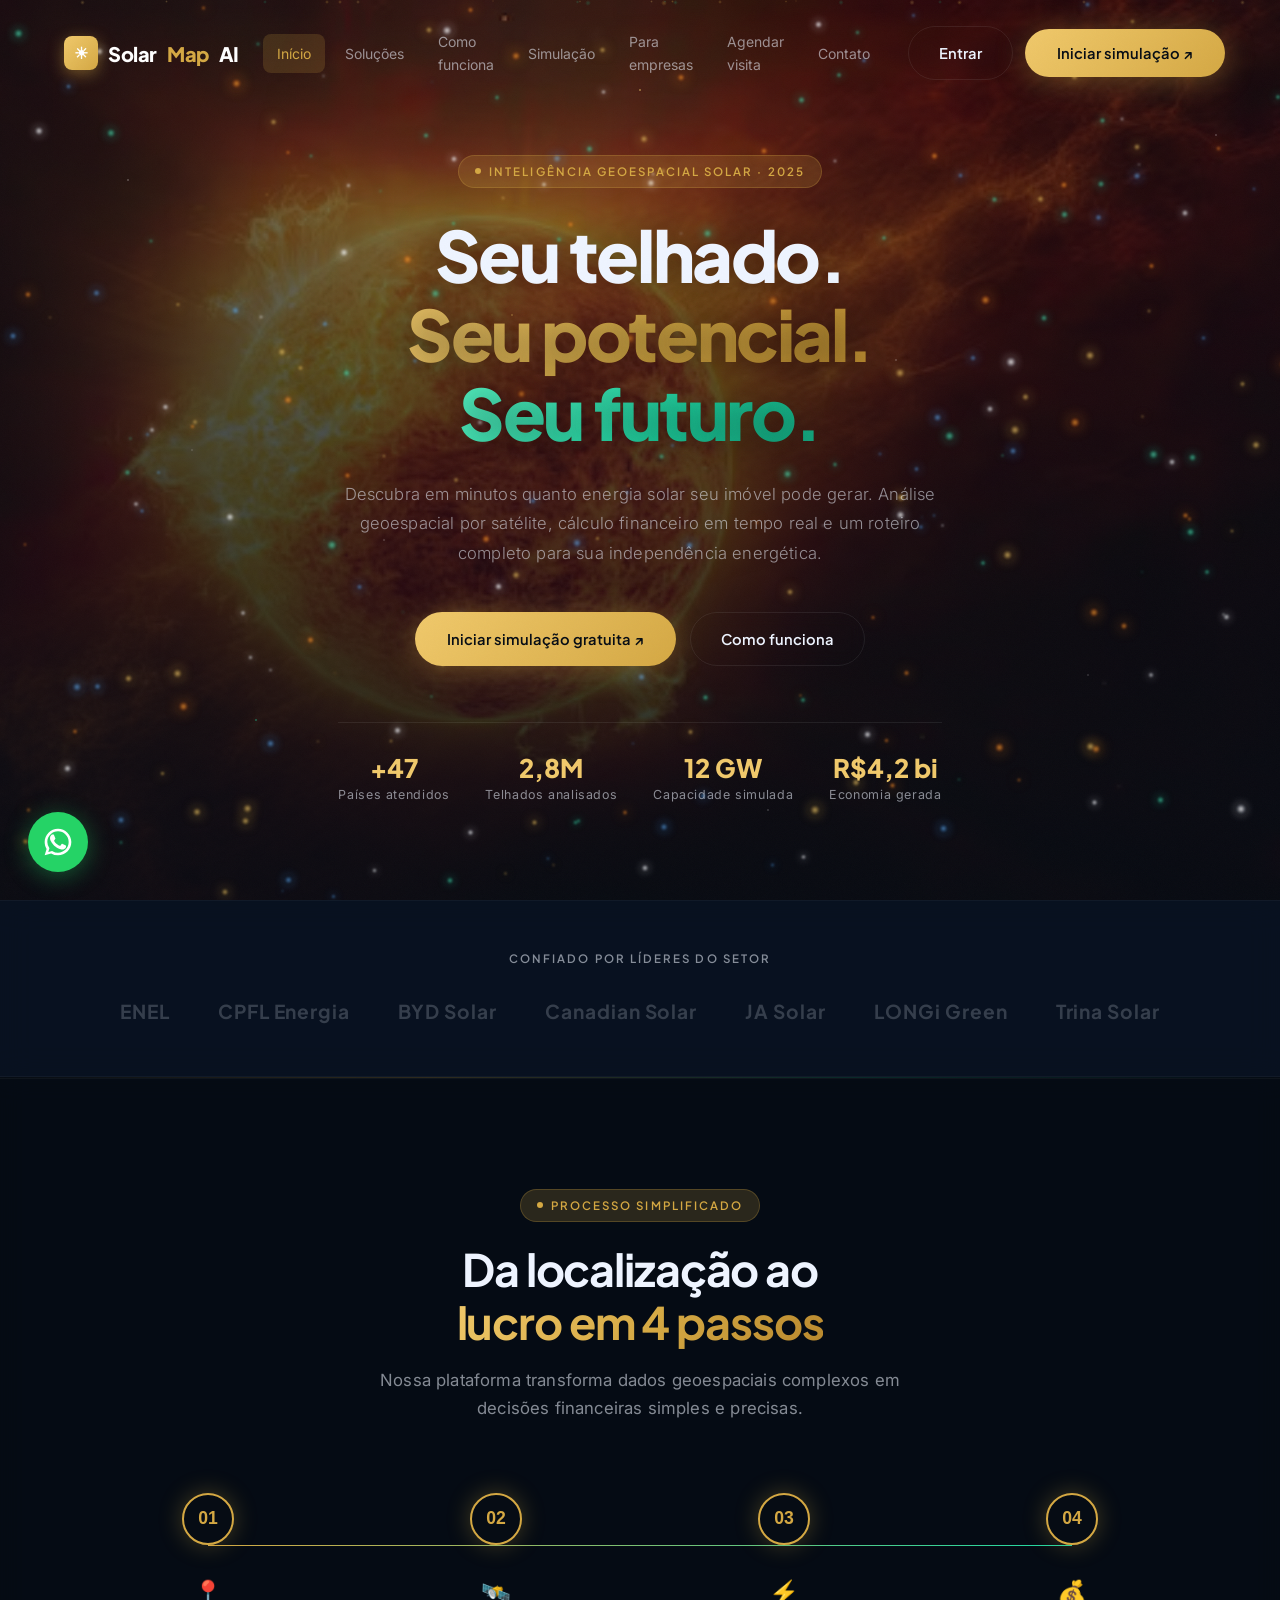
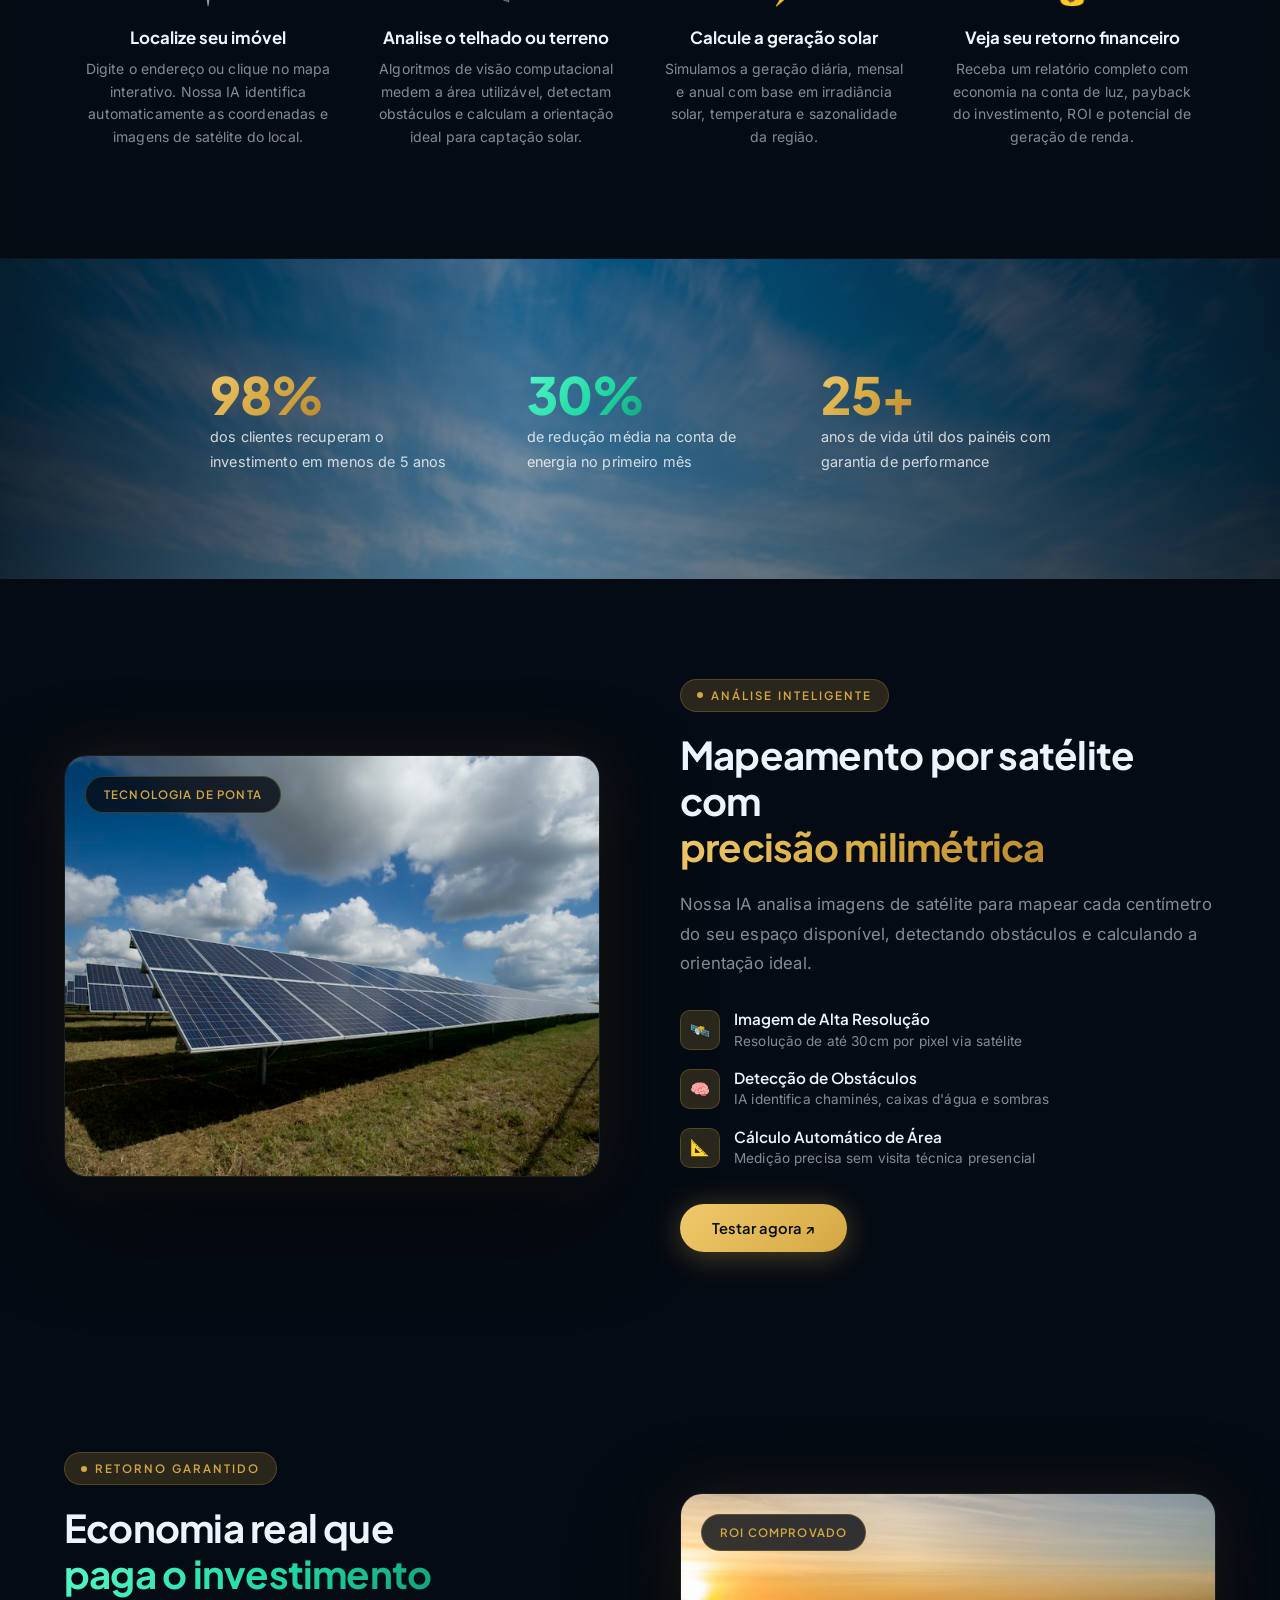
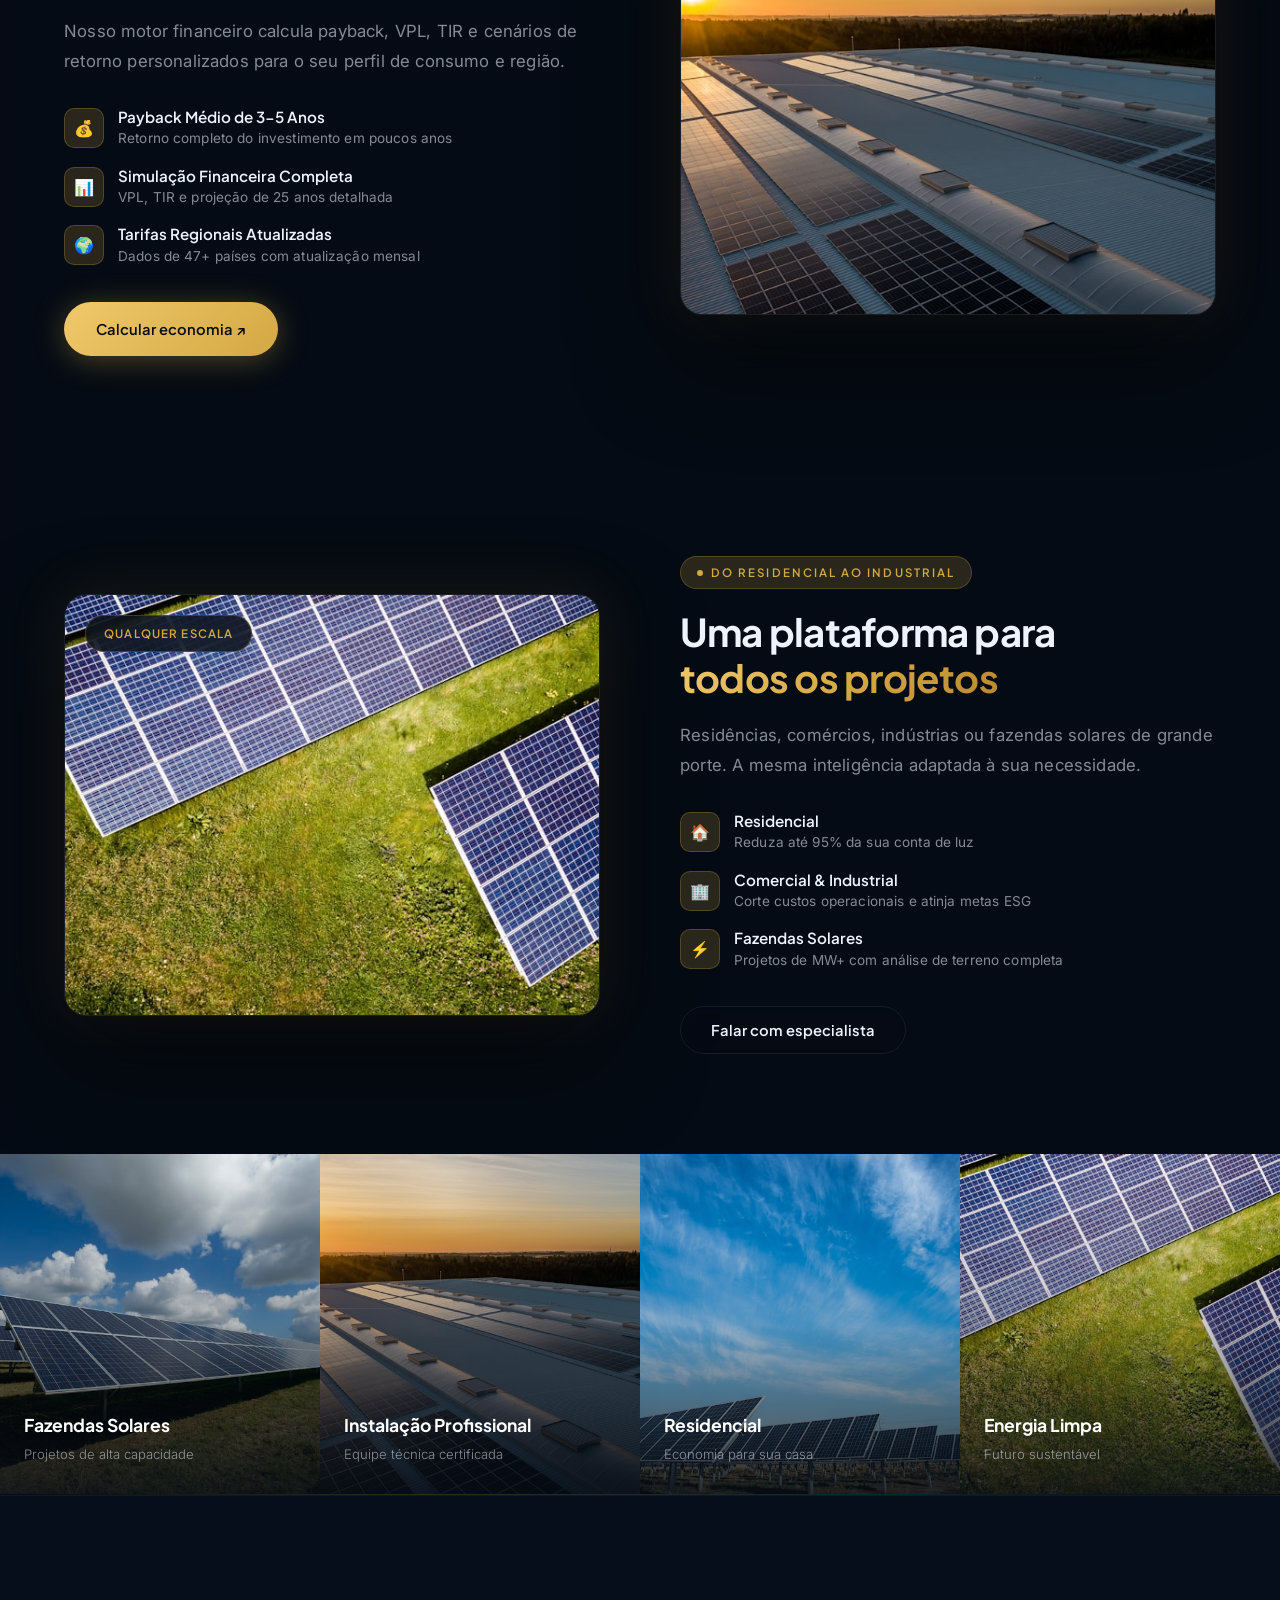
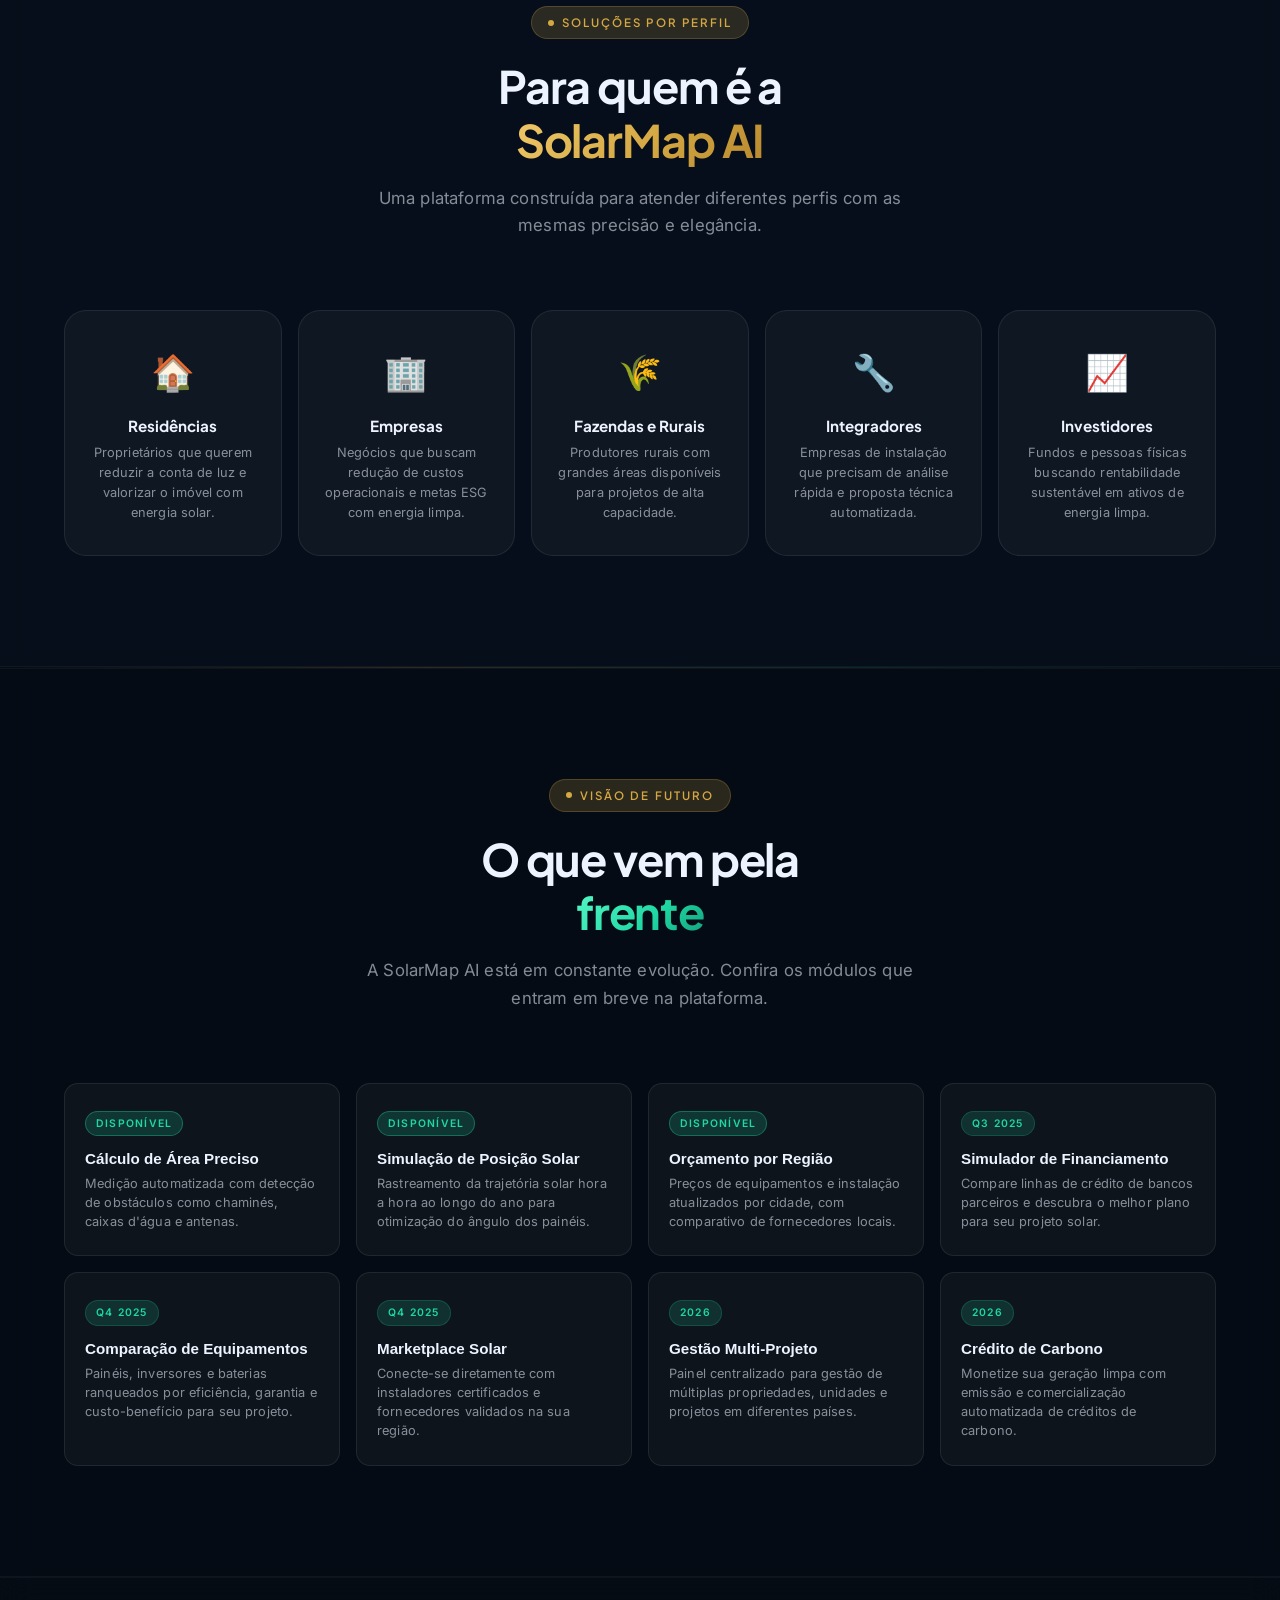
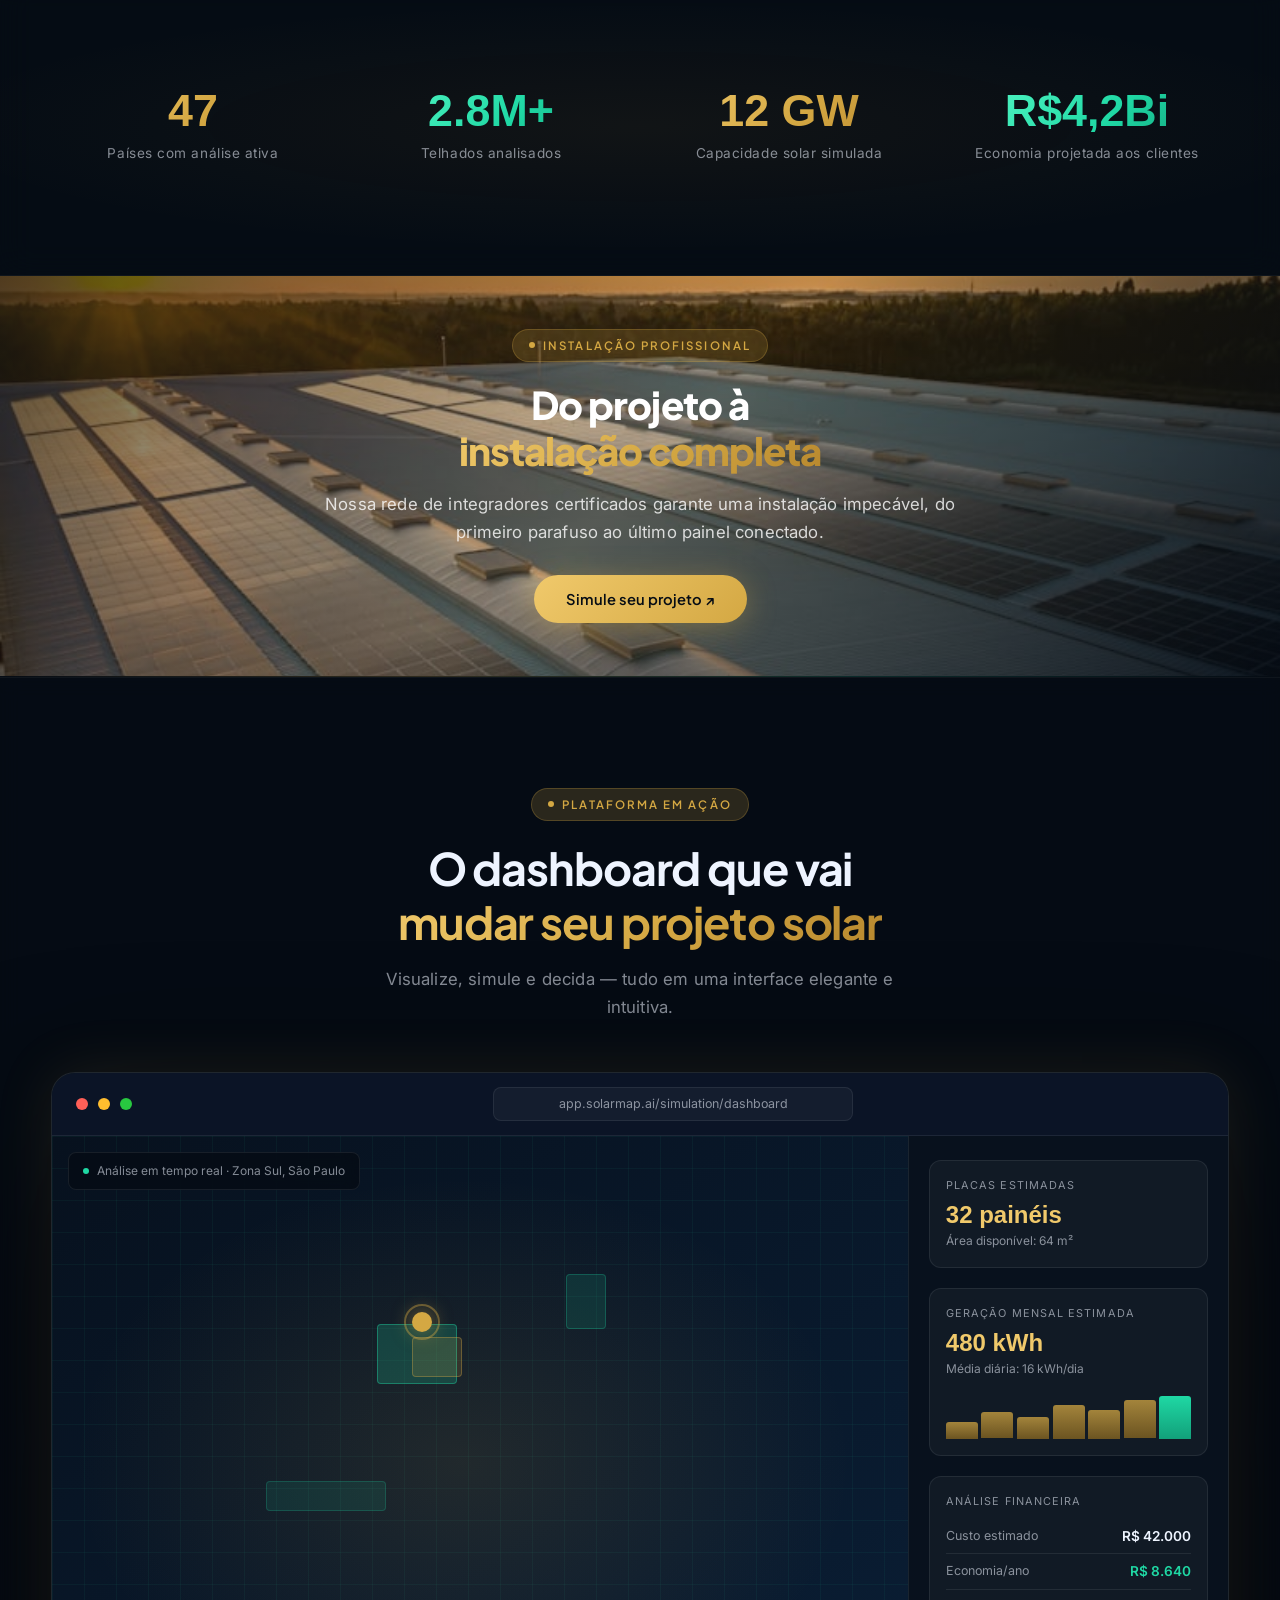
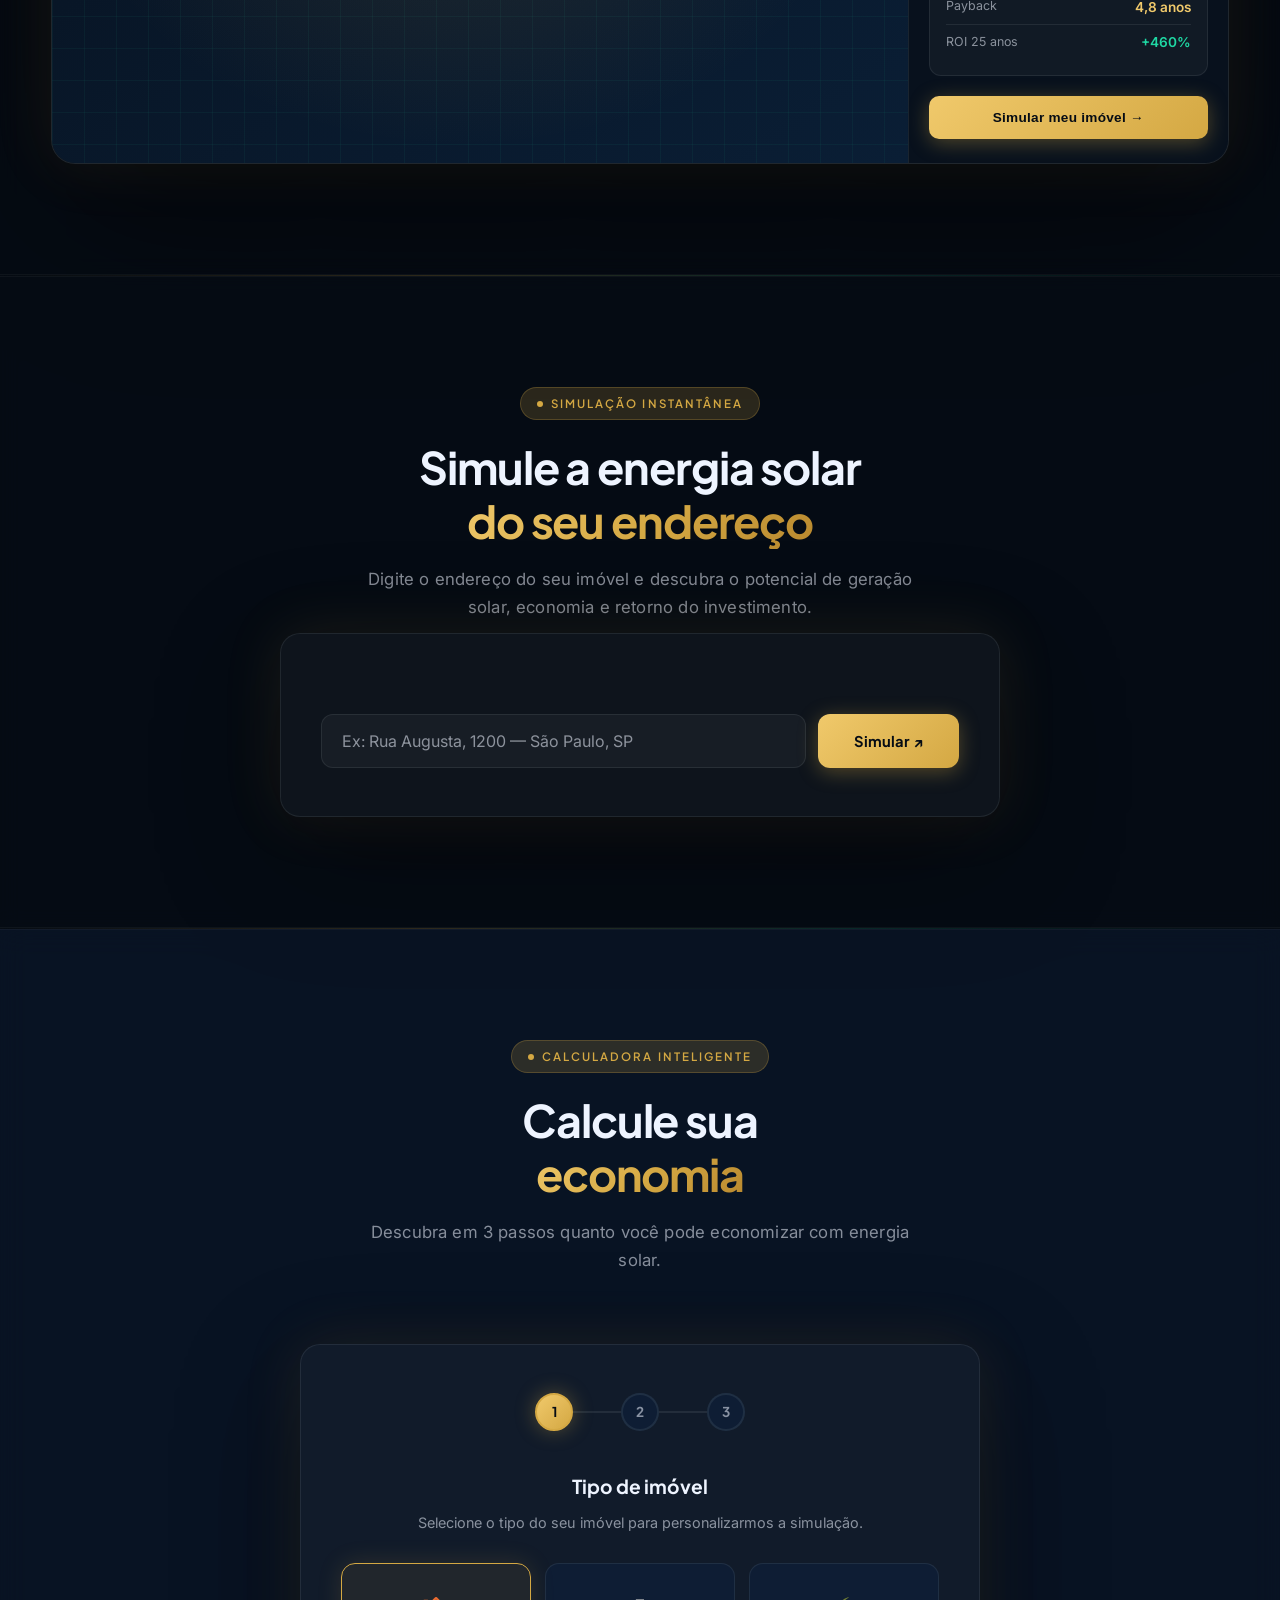
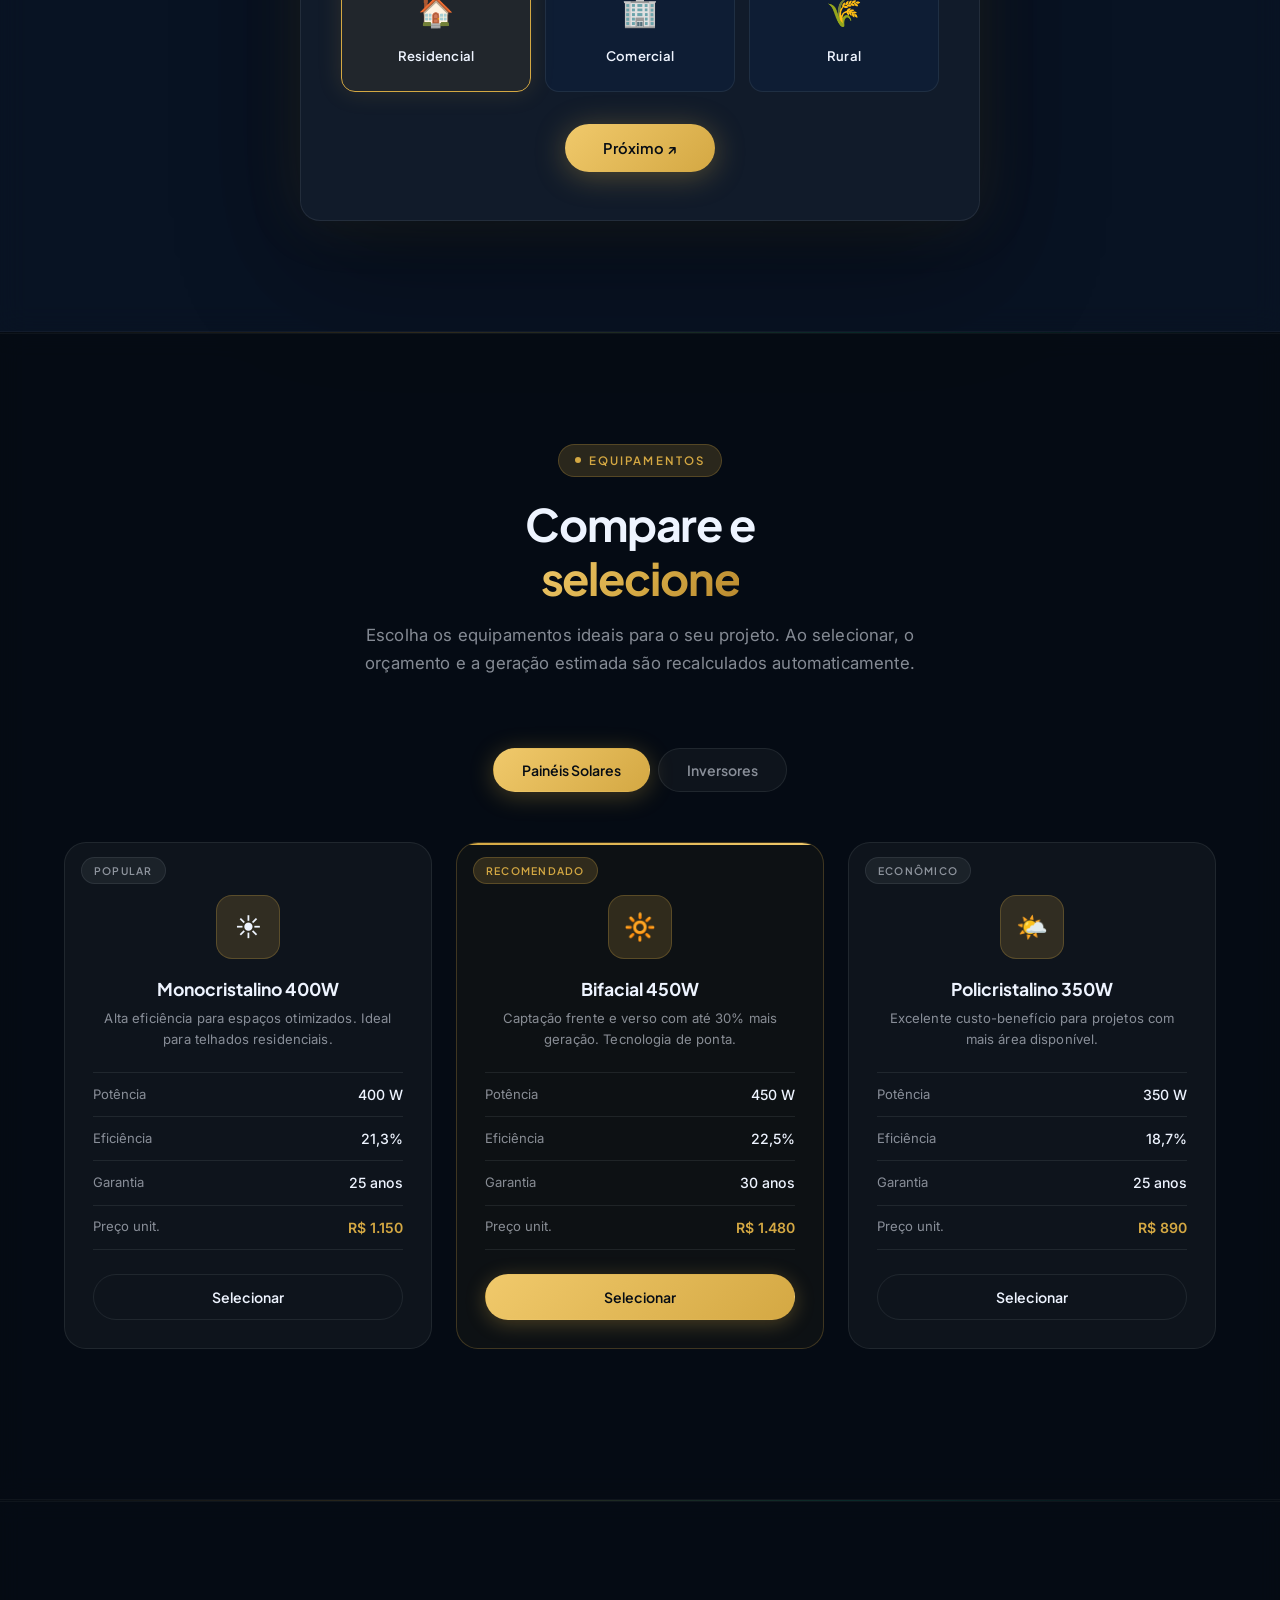
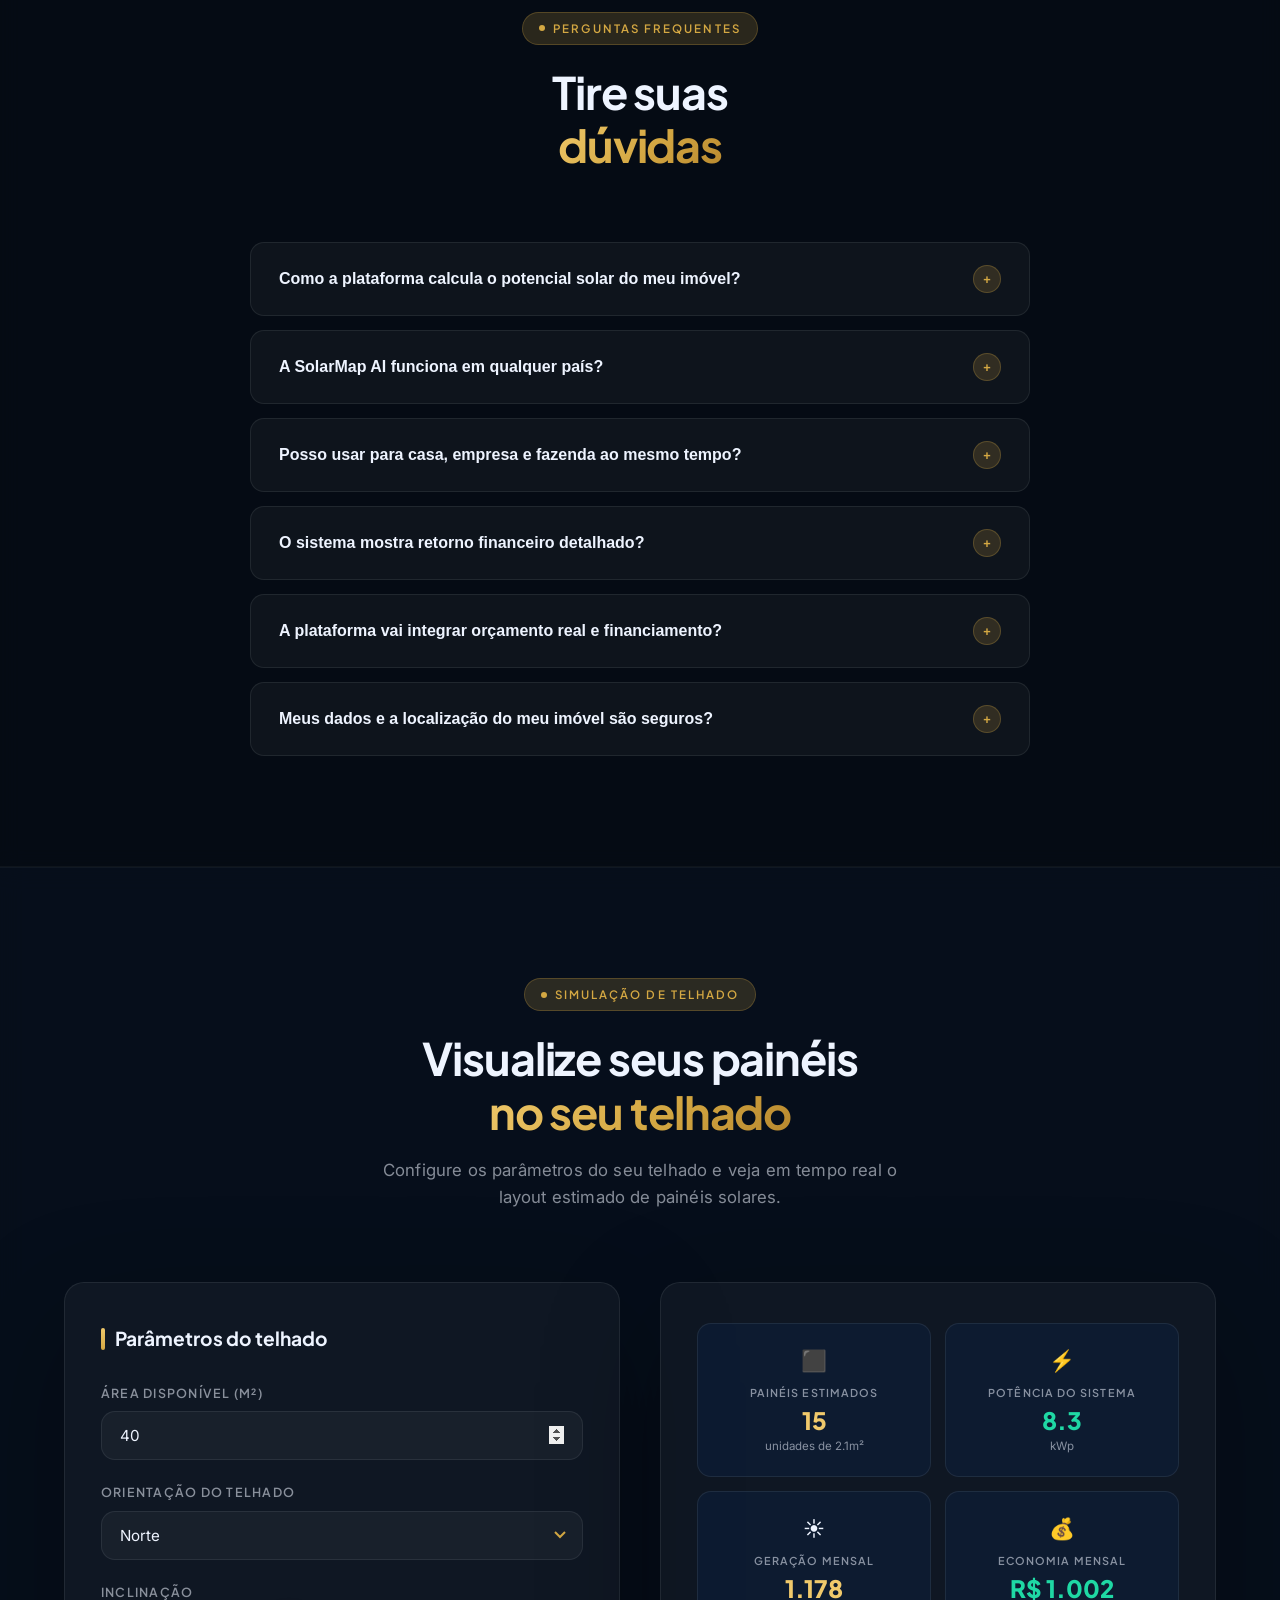
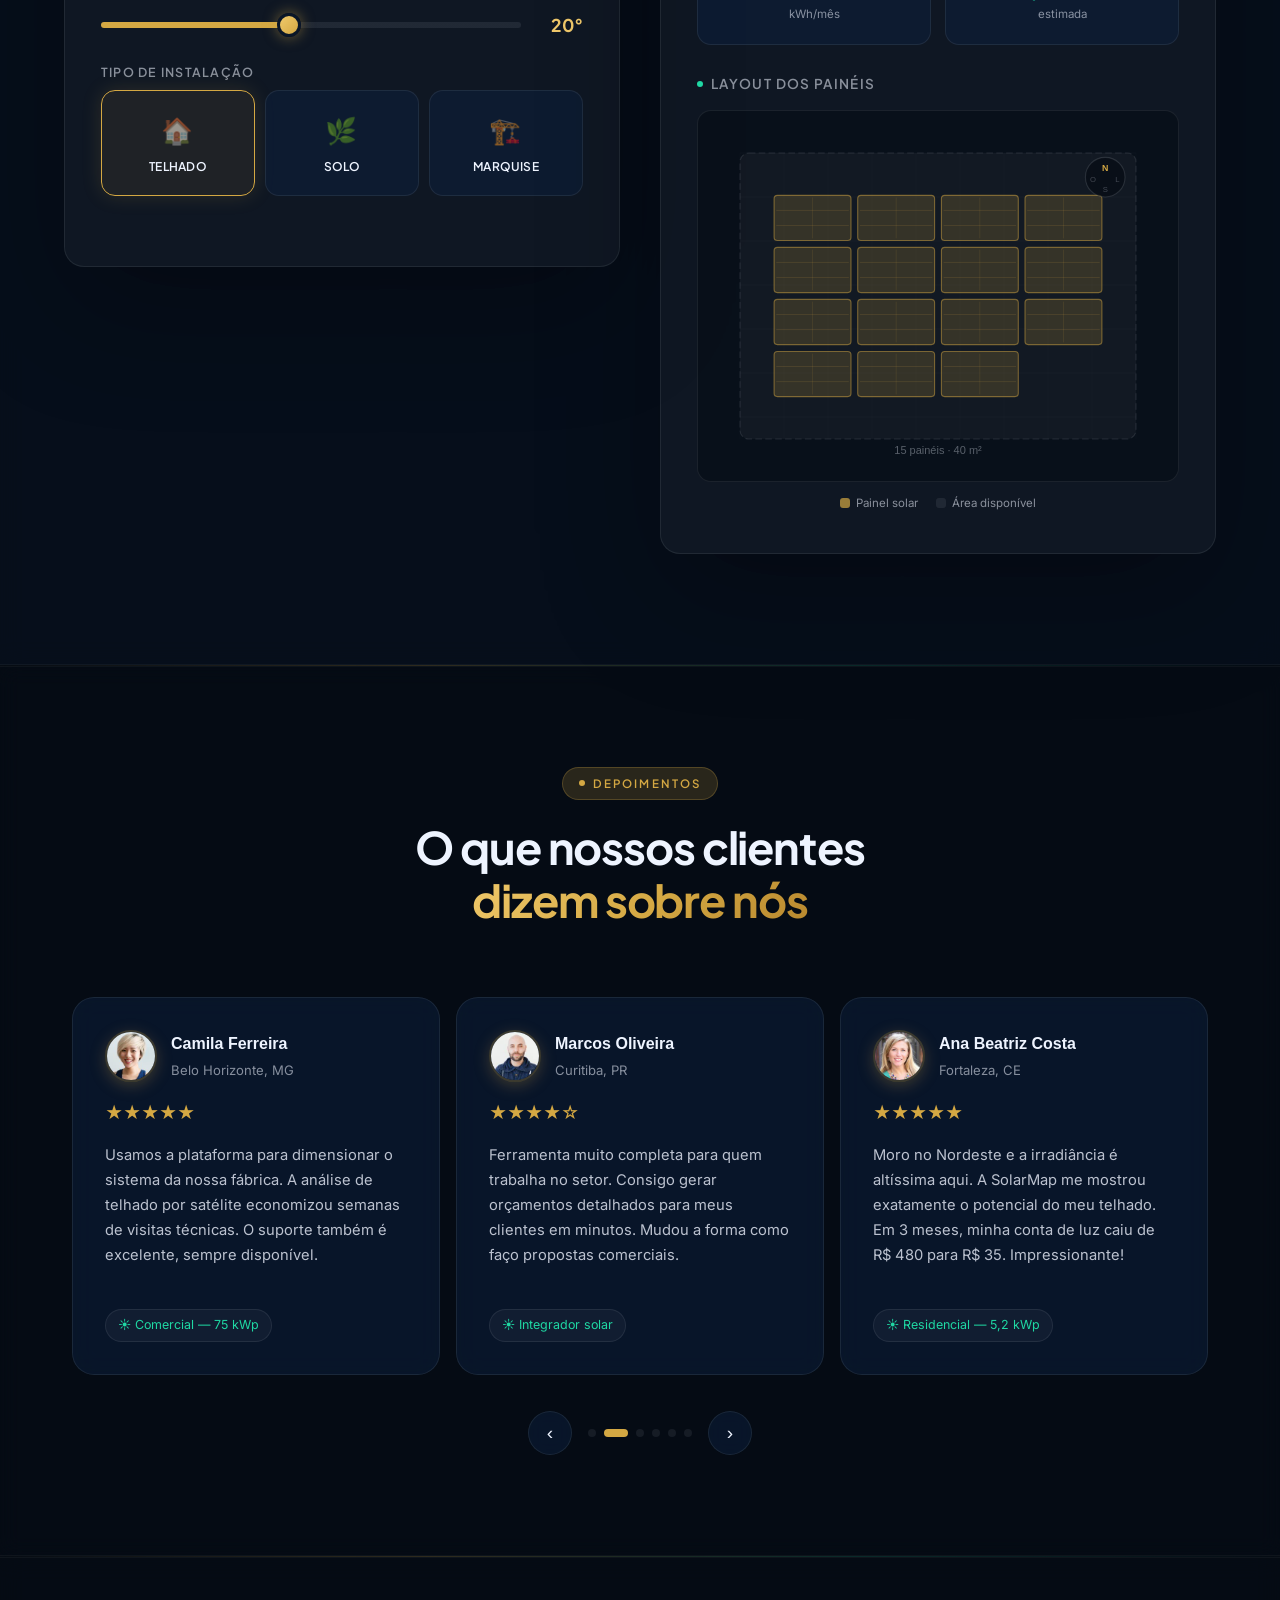
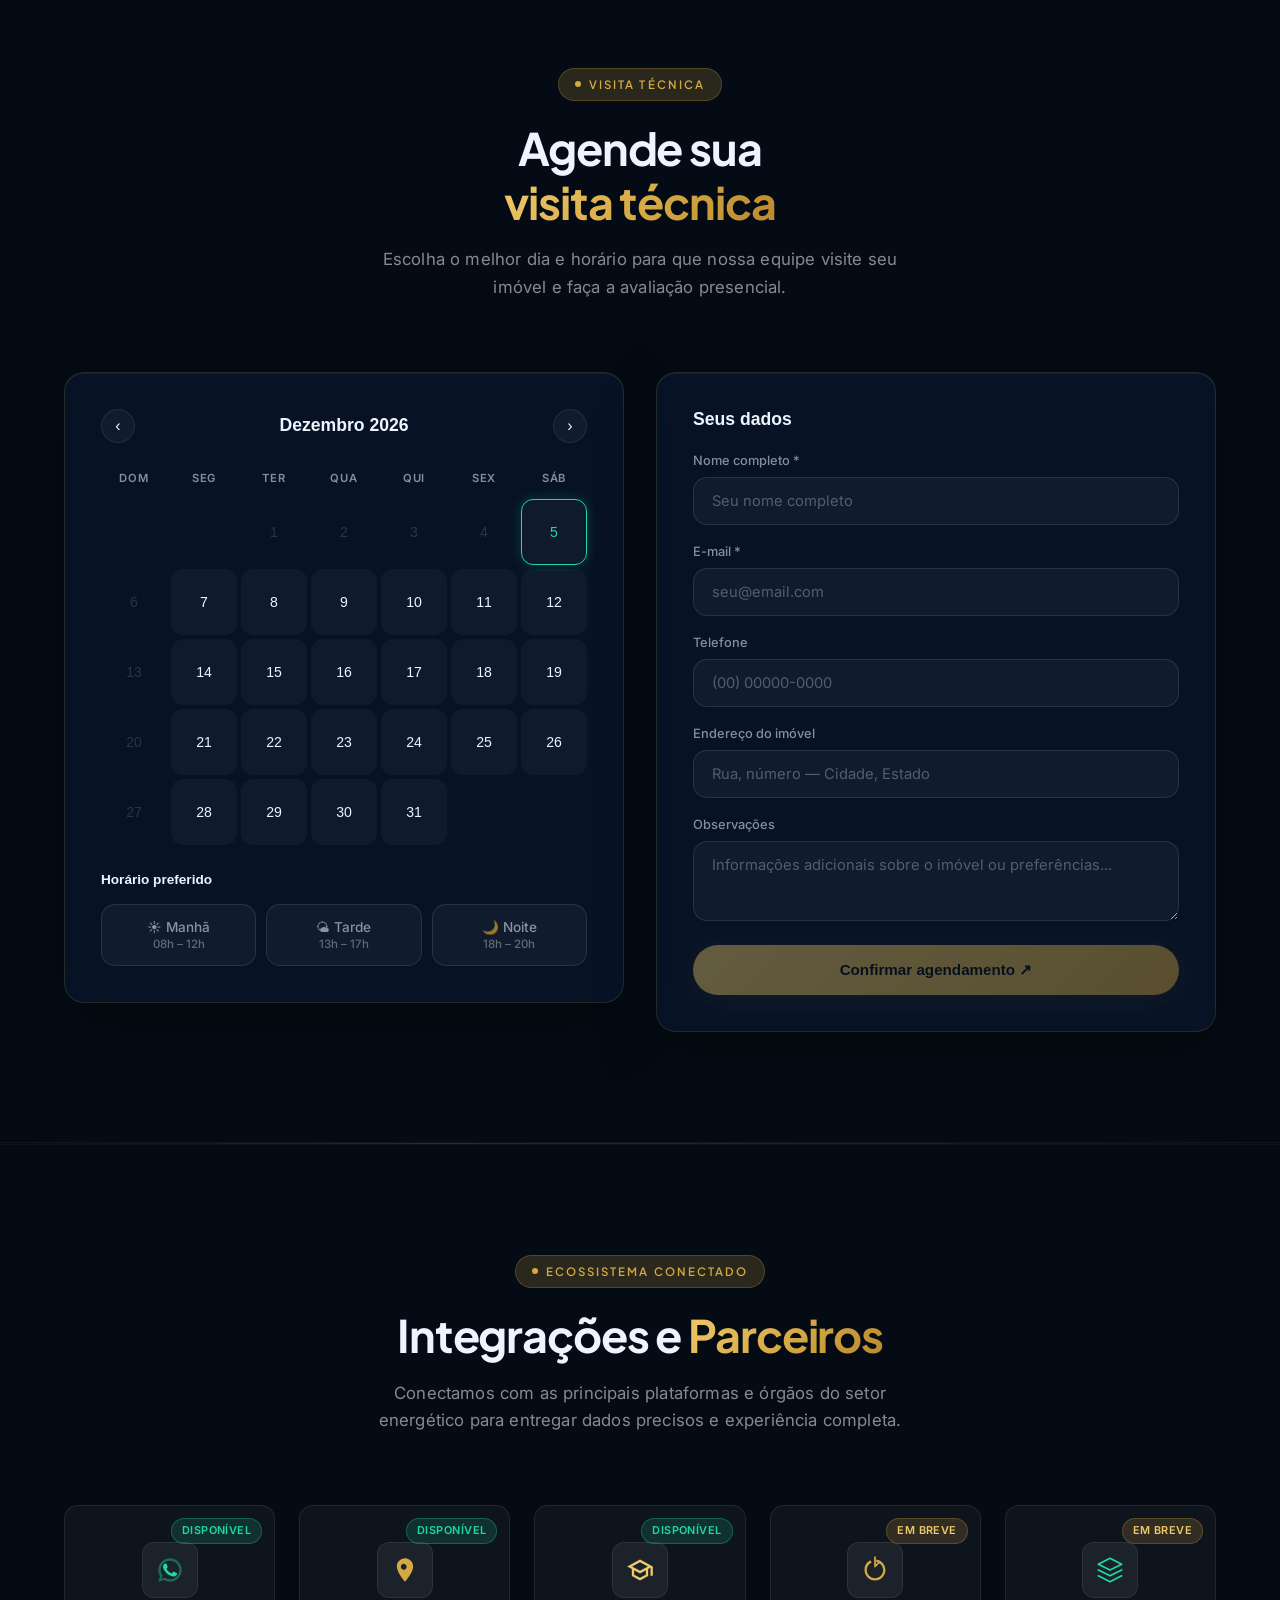
==== commit be63f977: "Adiciona botão WhatsApp flutuante e email de suporte no rodapé Co-Authored-By: Claude Opus 4.6 (1M c" ====
--- a/index.html
+++ b/index.html
@@ -3898,6 +3898,11 @@
 <!-- ══════════════════════════════════════════════
      FOOTER
 ══════════════════════════════════════════════ -->
+<!-- WhatsApp Float Button -->
+<a href="https://wa.me/5567999999999?text=Olá! Gostaria de saber mais sobre energia solar." target="_blank" id="whatsBtn" style="position:fixed;bottom:28px;left:28px;z-index:9000;width:60px;height:60px;border-radius:50%;background:#25D366;display:flex;align-items:center;justify-content:center;box-shadow:0 4px 24px rgba(37,211,102,0.4);transition:0.3s;text-decoration:none;" onmouseover="this.style.transform='scale(1.1)';this.style.boxShadow='0 8px 32px rgba(37,211,102,0.5)'" onmouseout="this.style.transform='scale(1)';this.style.boxShadow='0 4px 24px rgba(37,211,102,0.4)'">
+  <svg width="32" height="32" viewBox="0 0 24 24" fill="white"><path d="M17.472 14.382c-.297-.149-1.758-.867-2.03-.967-.273-.099-.471-.148-.67.15-.197.297-.767.966-.94 1.164-.173.199-.347.223-.644.075-.297-.15-1.255-.463-2.39-1.475-.883-.788-1.48-1.761-1.653-2.059-.173-.297-.019-.458.13-.606.134-.133.298-.347.446-.52.149-.174.198-.298.298-.497.099-.198.05-.371-.025-.52-.075-.149-.669-1.612-.916-2.207-.242-.579-.487-.5-.669-.51l-.57-.01c-.198 0-.52.074-.792.372-.272.297-1.04 1.016-1.04 2.479 0 1.462 1.065 2.875 1.213 3.074.149.198 2.096 3.2 5.077 4.487.709.306 1.262.489 1.694.625.712.227 1.36.195 1.871.118.571-.085 1.758-.719 2.006-1.413.248-.694.248-1.289.173-1.413-.074-.124-.272-.198-.57-.347z"/><path d="M12 2C6.477 2 2 6.477 2 12c0 1.89.525 3.66 1.438 5.168L2 22l4.832-1.438A9.96 9.96 0 0012 22c5.523 0 10-4.477 10-10S17.523 2 12 2zm0 18a7.96 7.96 0 01-4.107-1.138l-.293-.175-2.868.852.852-2.868-.175-.293A7.96 7.96 0 014 12c0-4.411 3.589-8 8-8s8 3.589 8 8-3.589 8-8 8z"/></svg>
+</a>
+
 <footer>
   <div class="container">
     <div class="footer-grid">
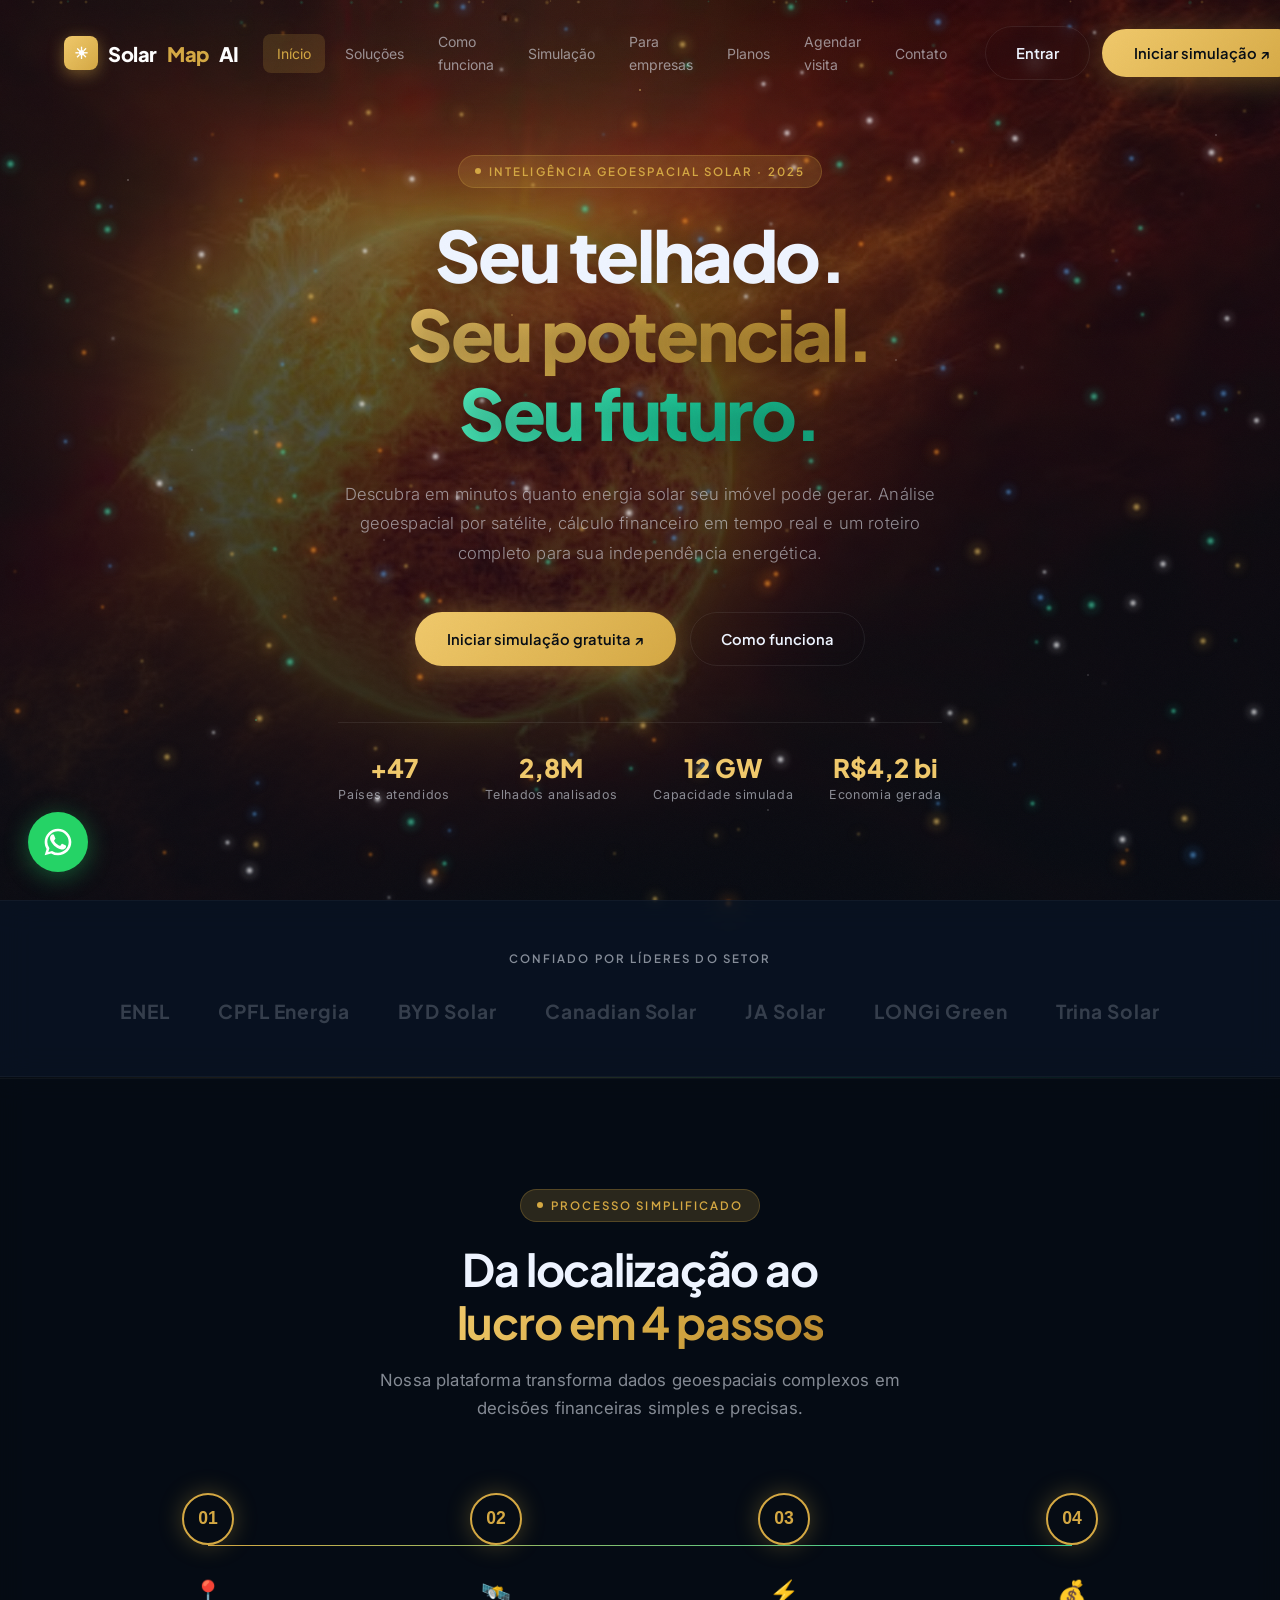
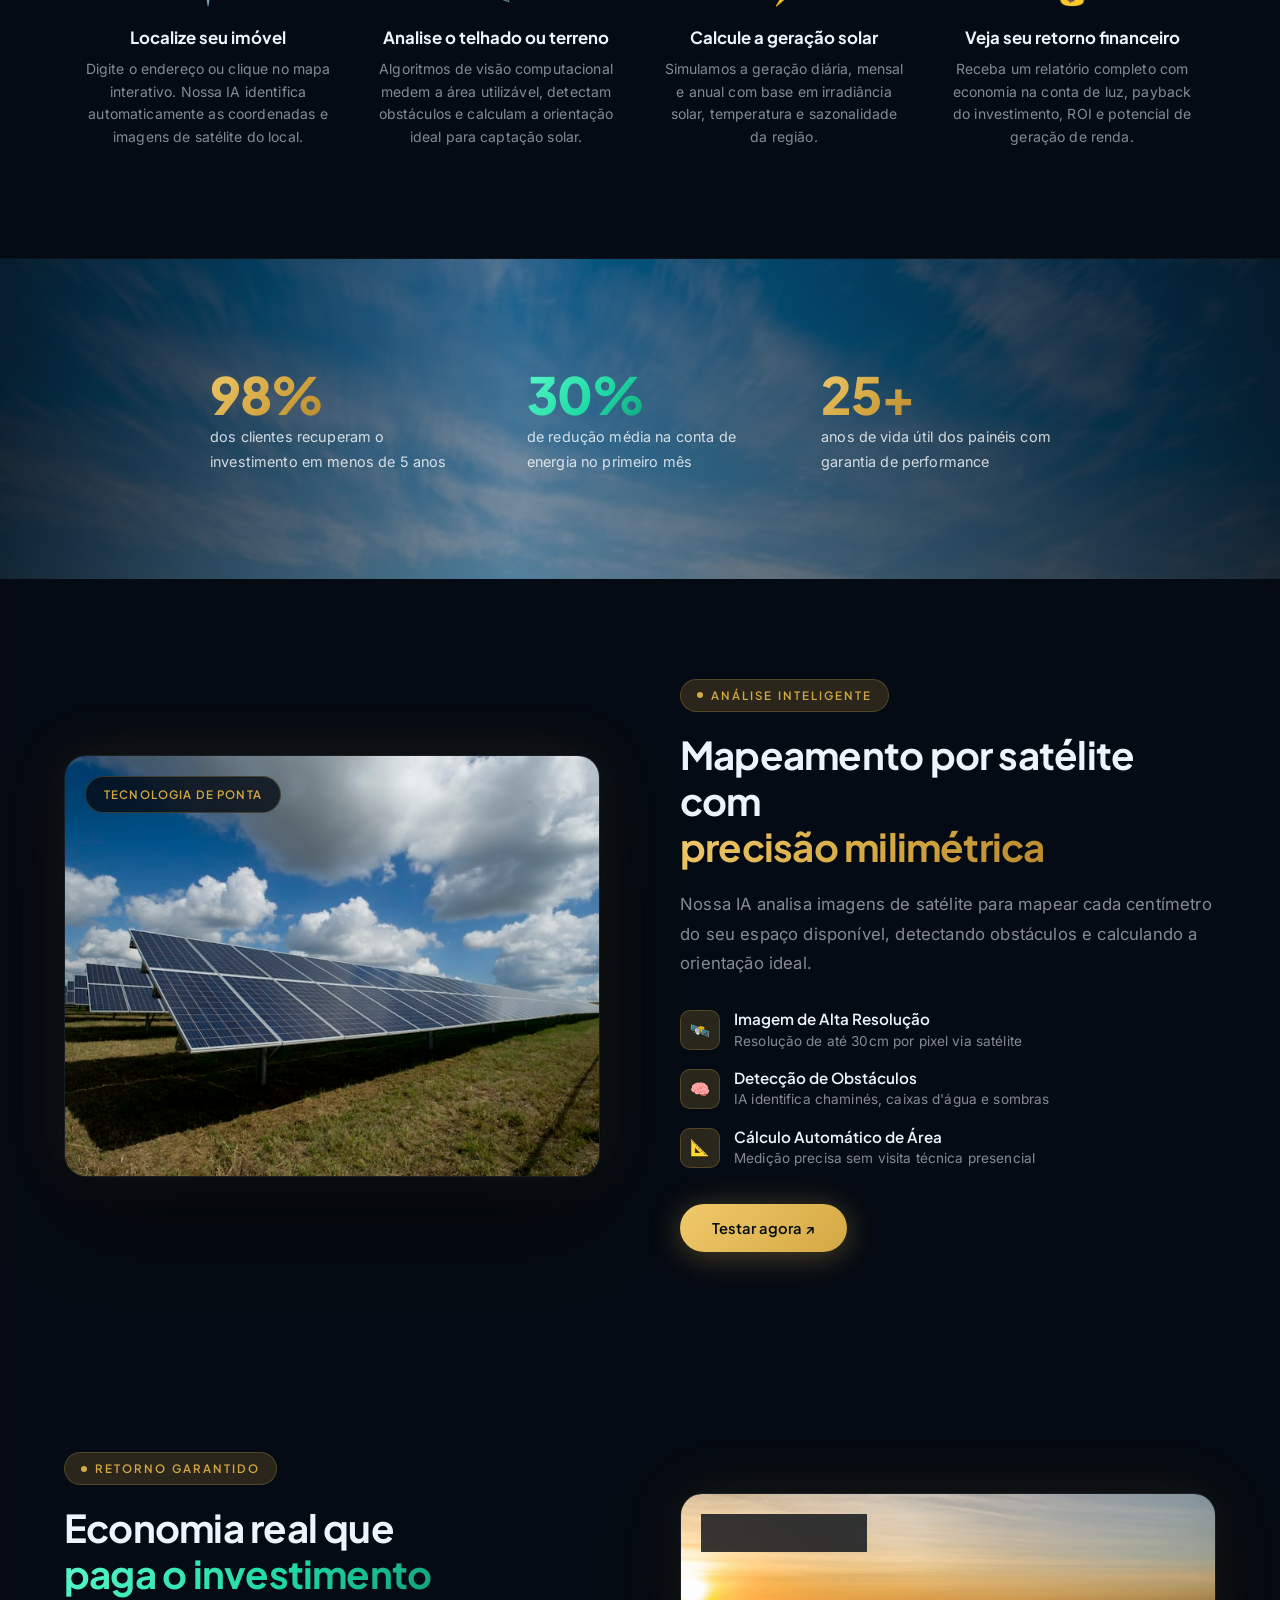
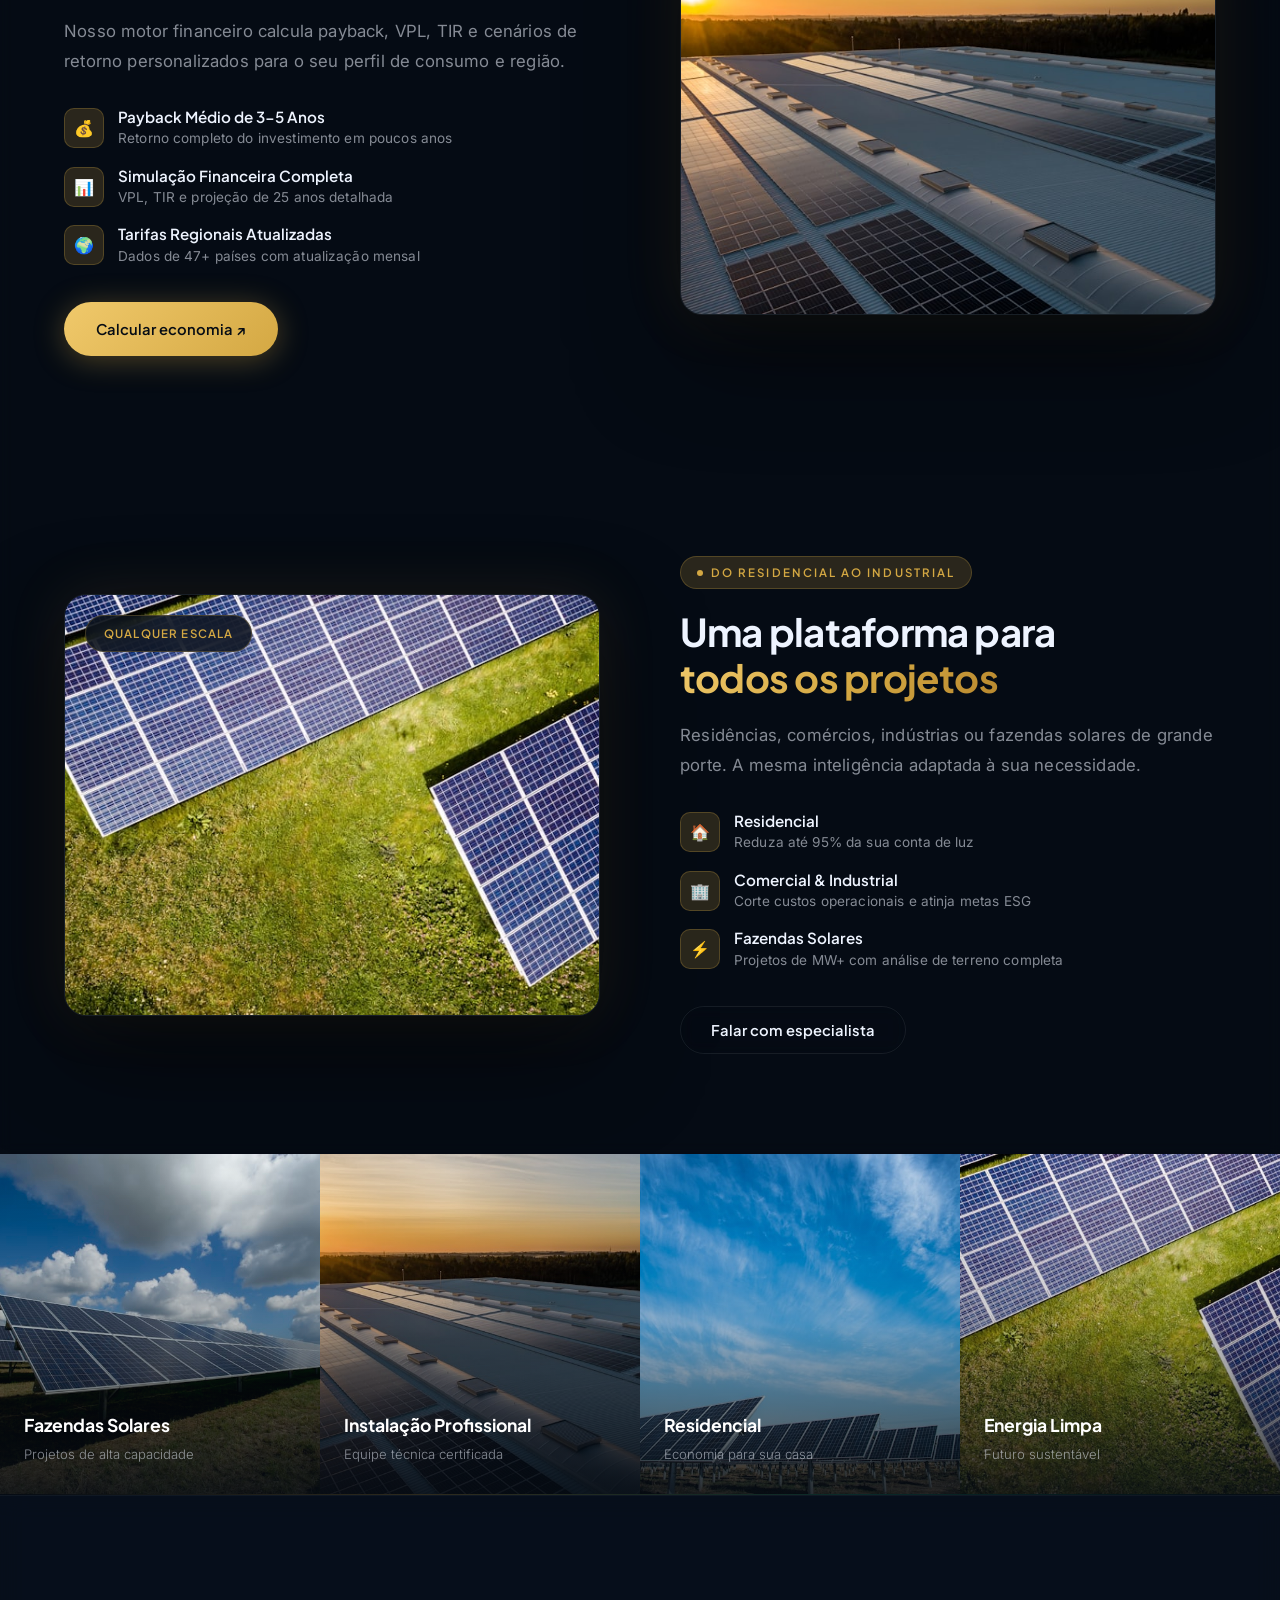
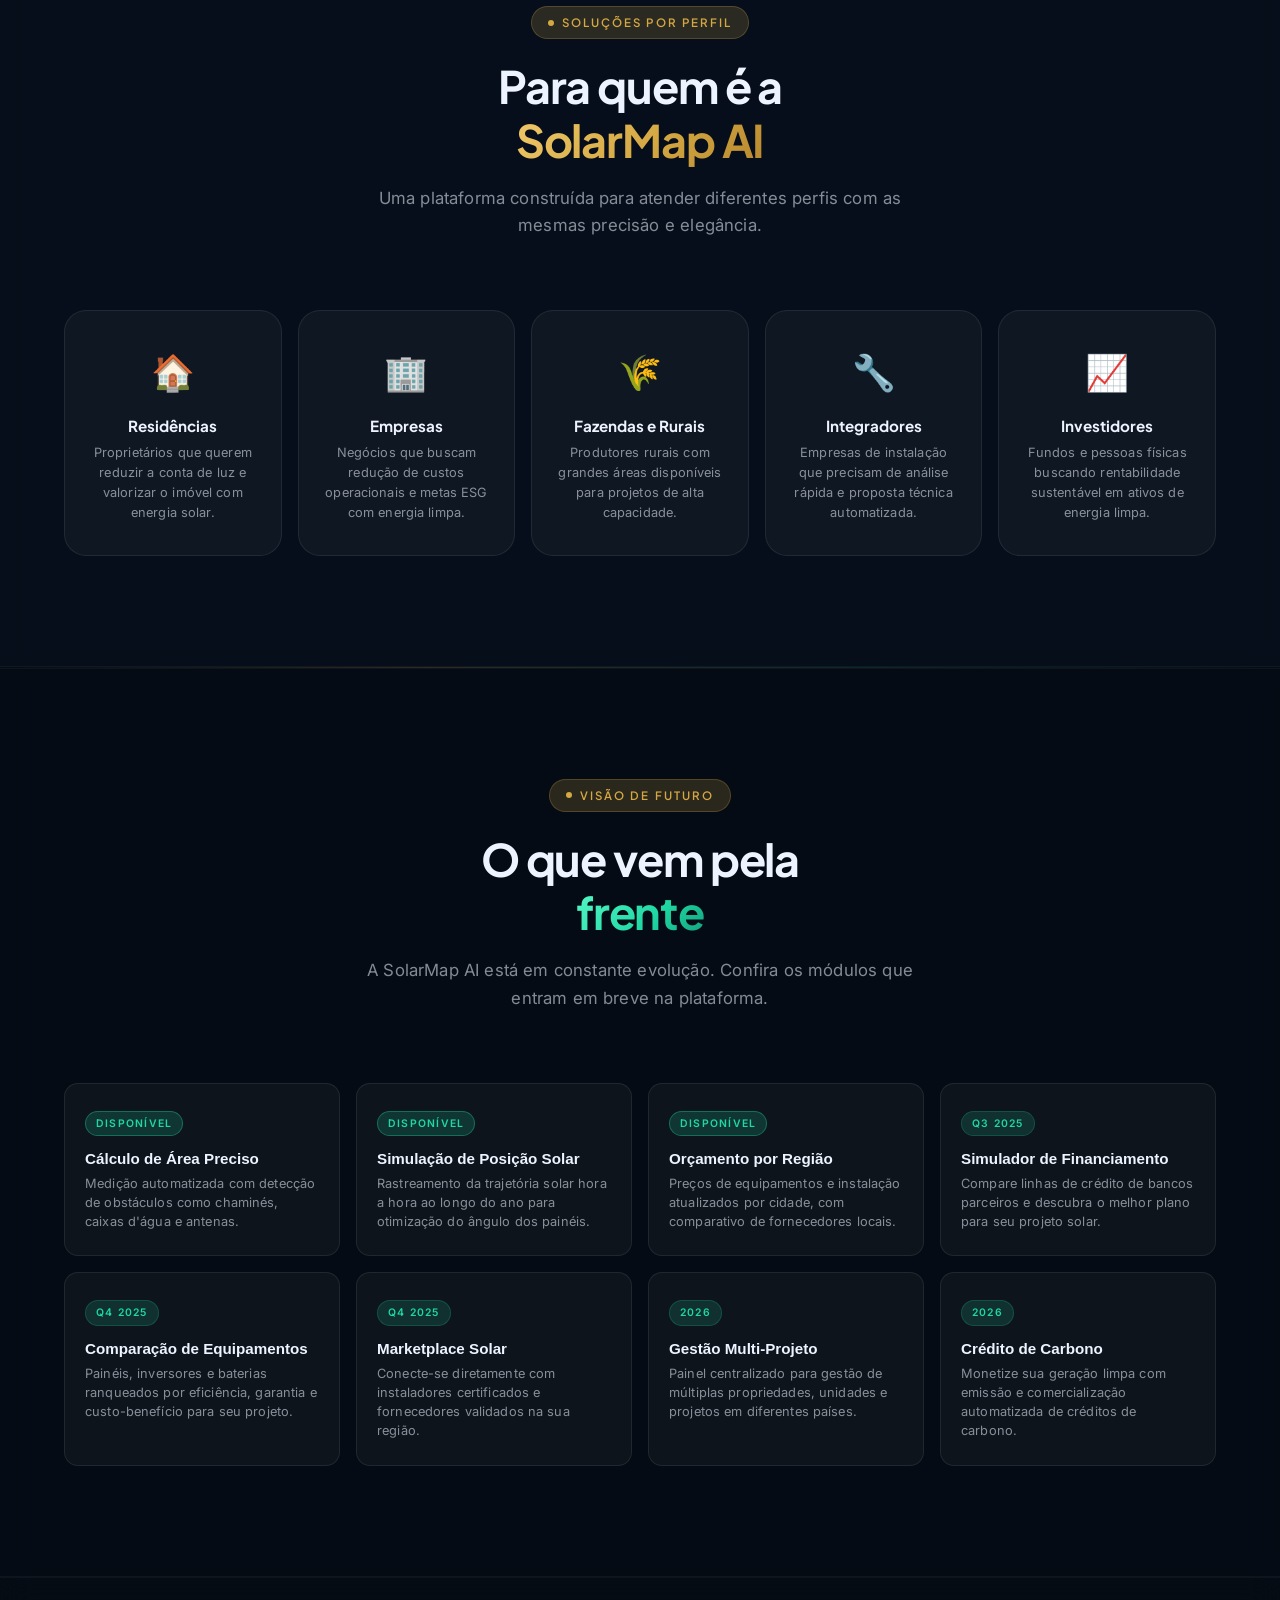
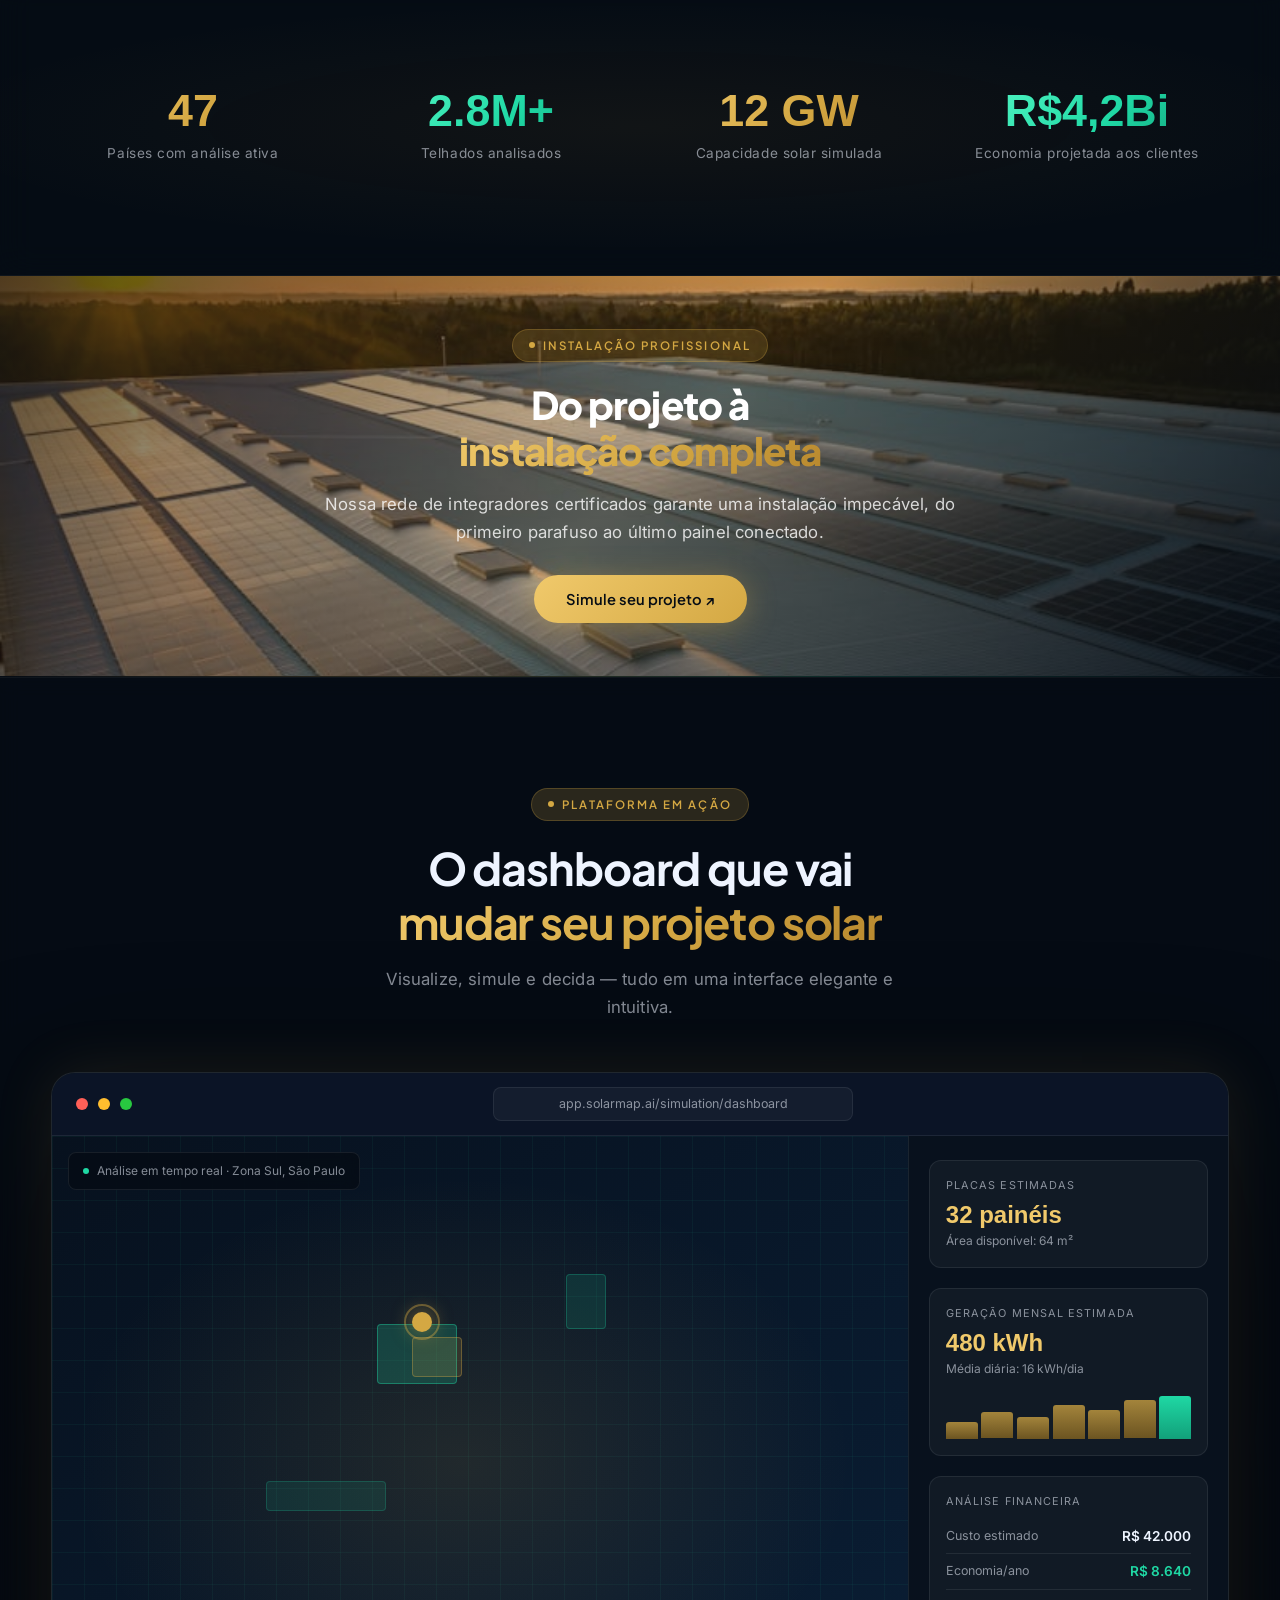
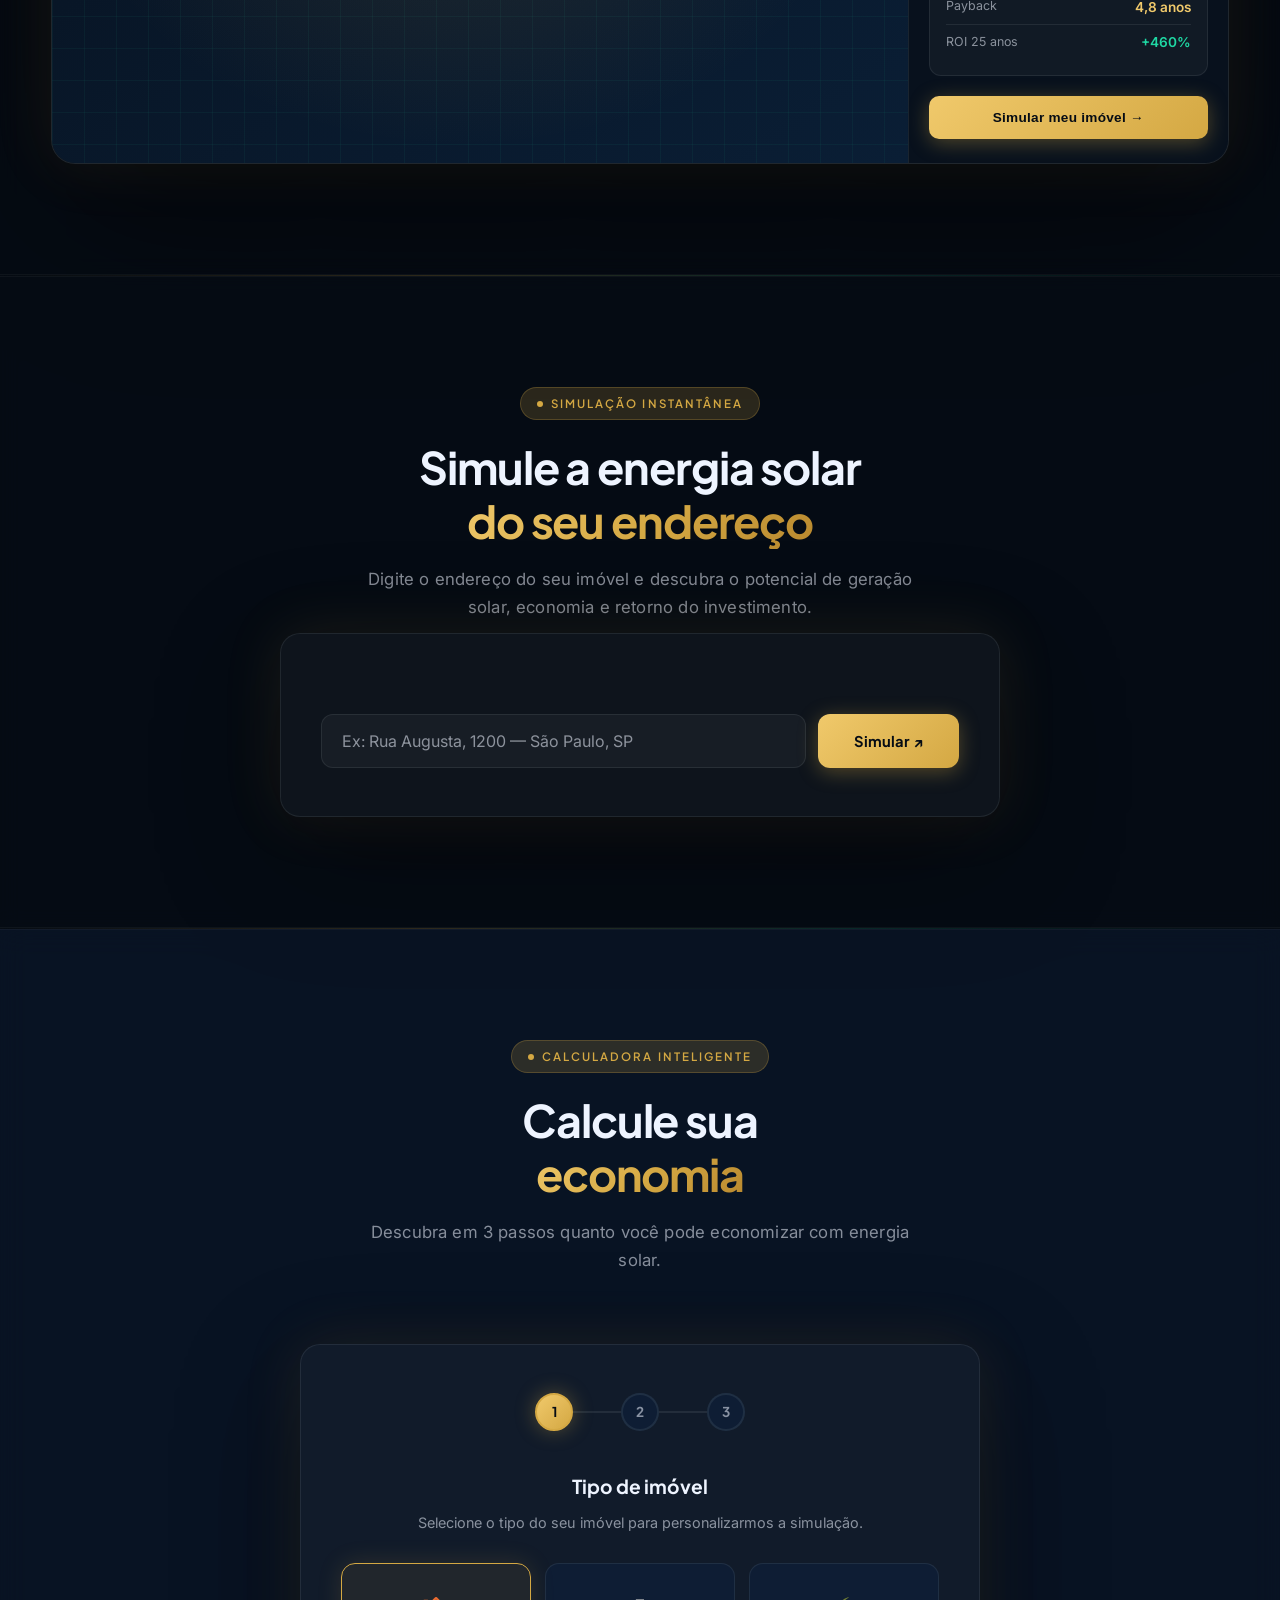
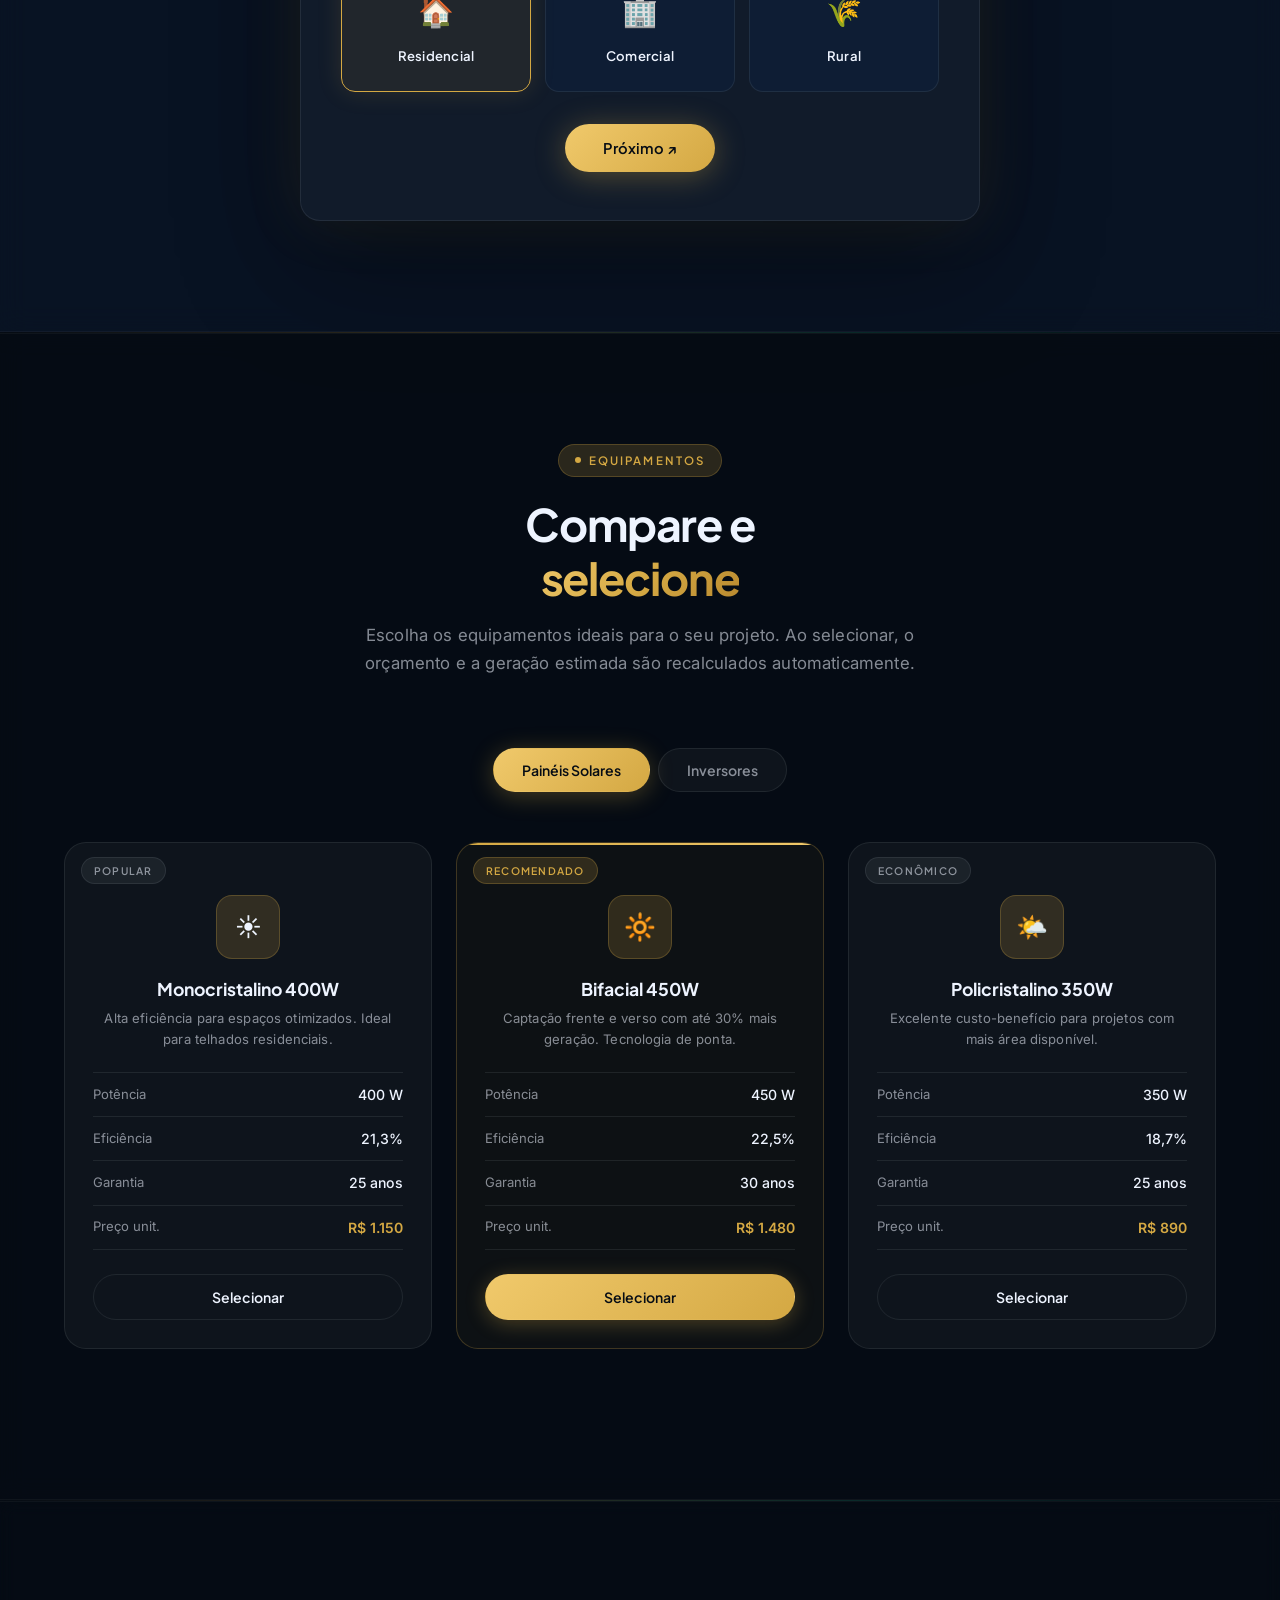
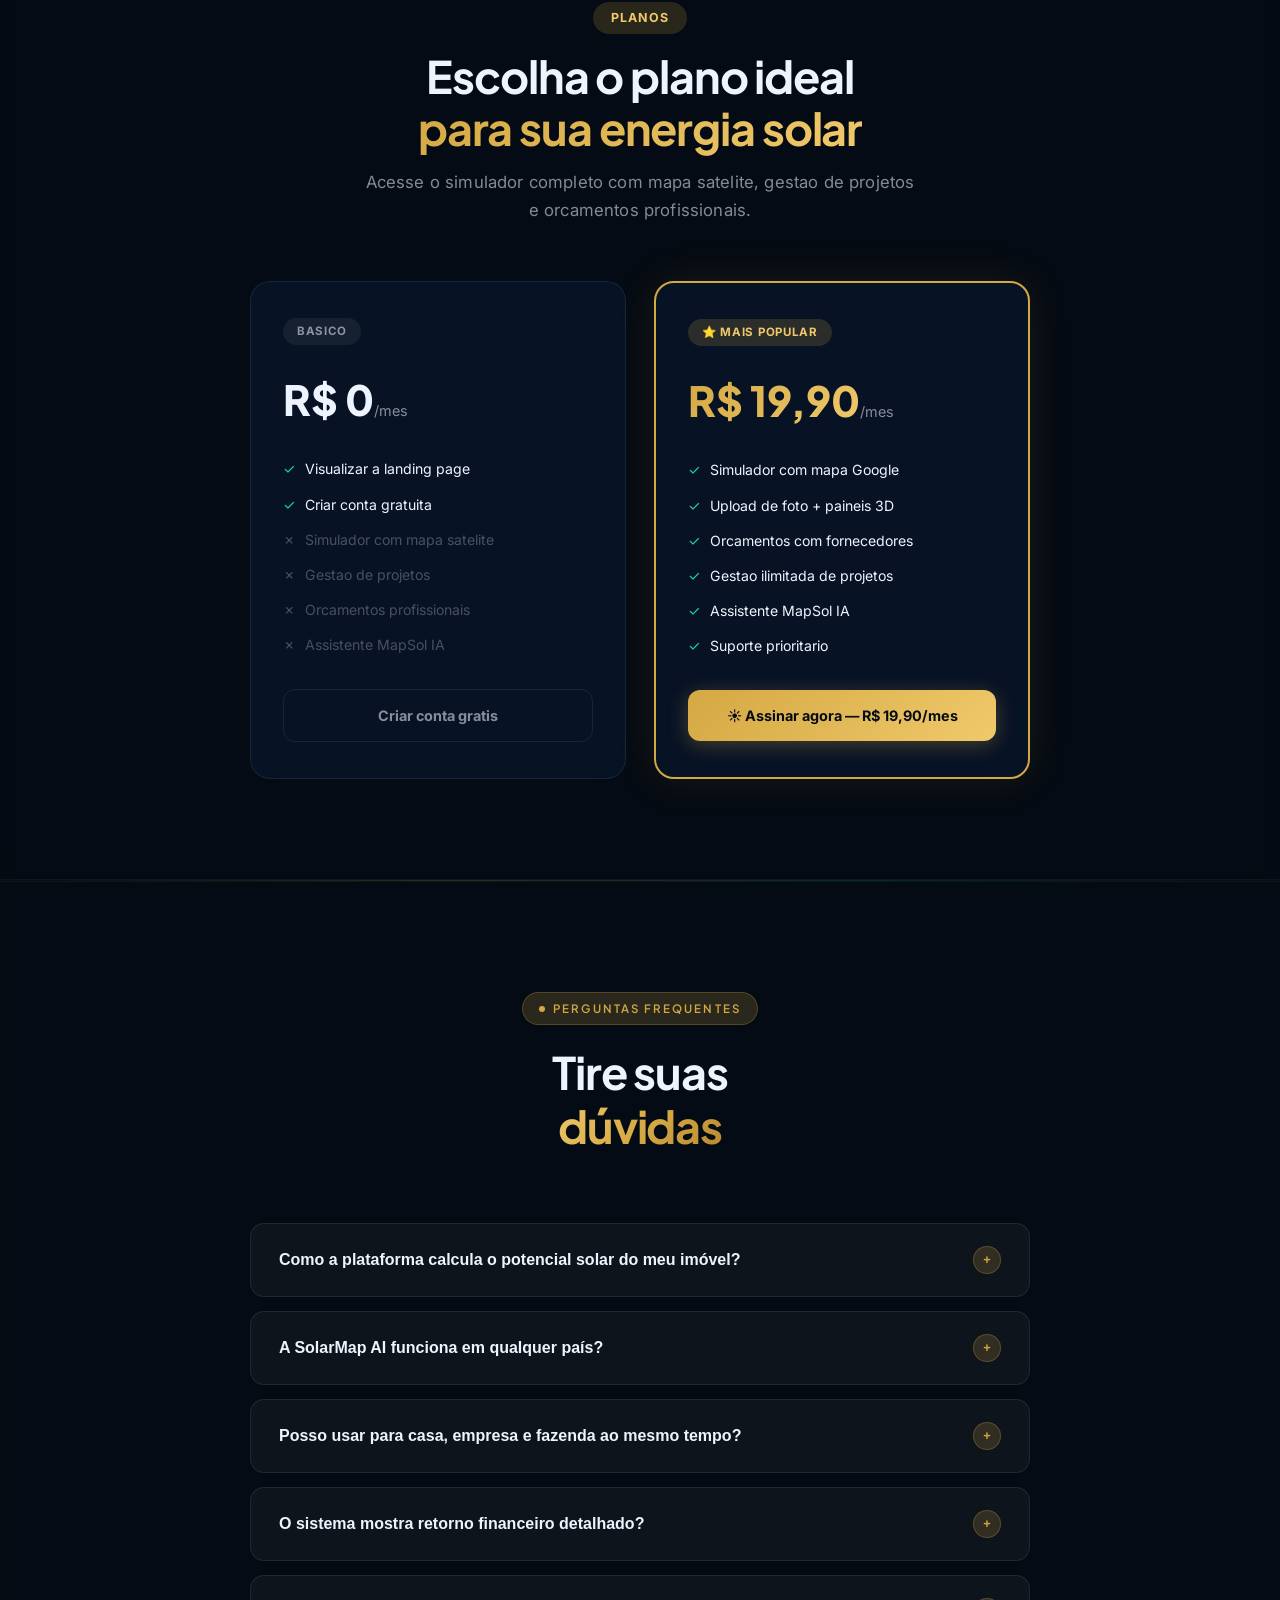
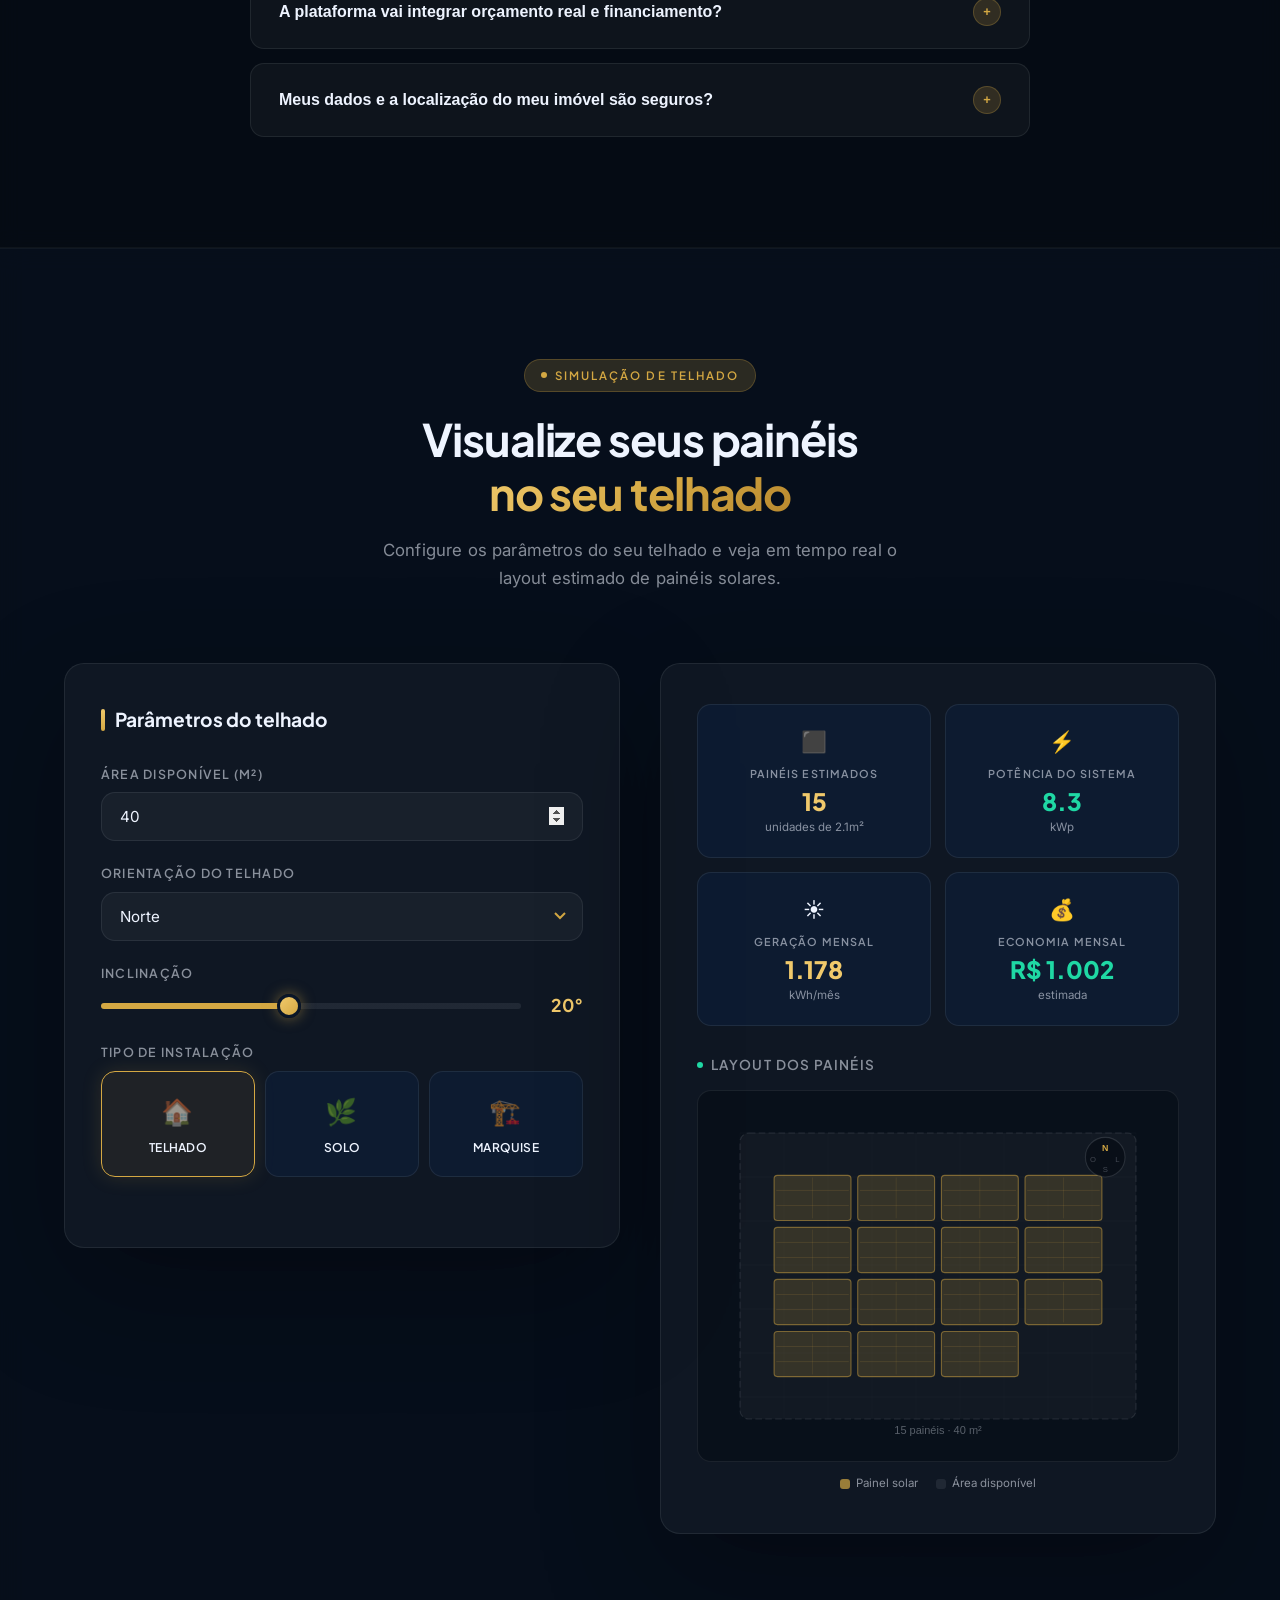
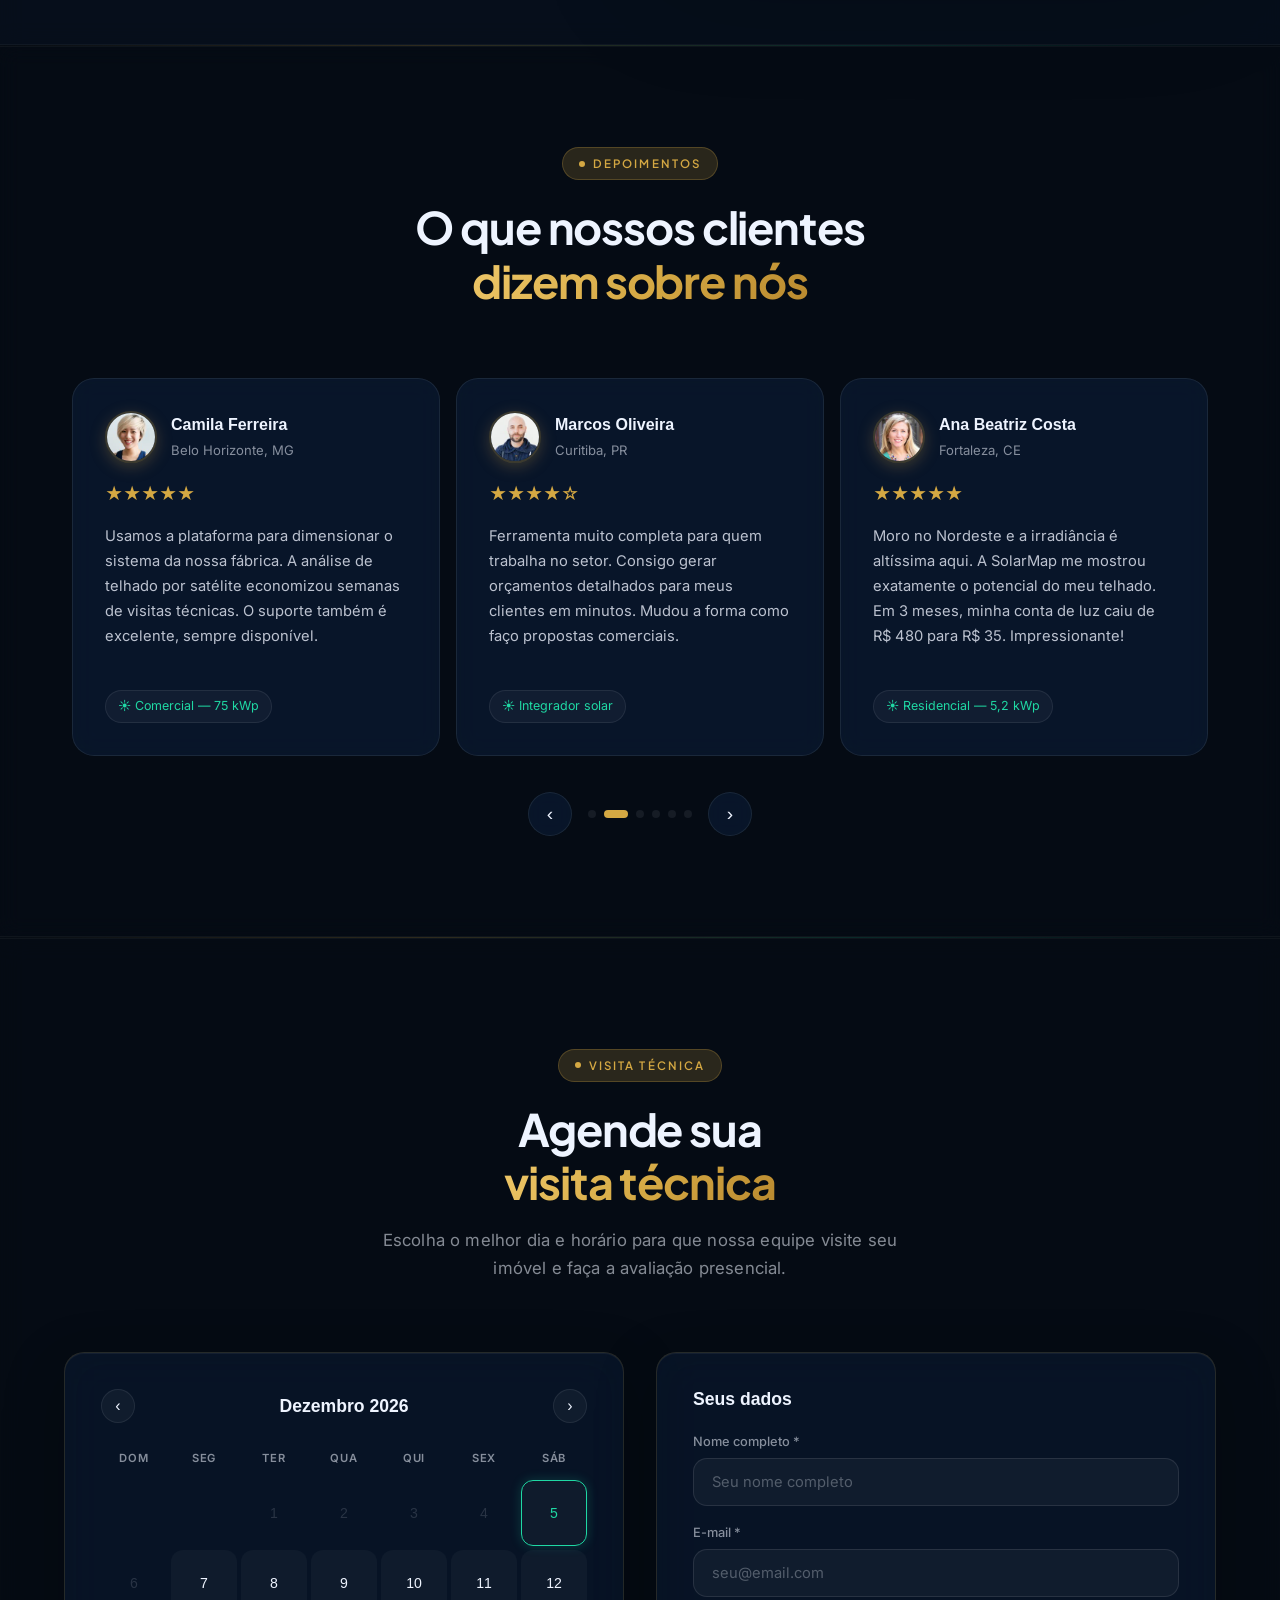
==== commit cc121b99: "Seção de planos na landing + CTAs redirecionam para planos.html - Nova seção de planos antes do FAQ " ====
--- a/index.html
+++ b/index.html
@@ -2361,8 +2361,9 @@
   <a href="#hero" onclick="closeMobile()">Início</a>
   <a href="#benefits" onclick="closeMobile()">Soluções</a>
   <a href="#how" onclick="closeMobile()">Como funciona</a>
-  <a href="#sim-endereco" onclick="closeMobile(); openSimModal(); return false;">Simulação</a>
+  <a href="#sim-endereco" onclick="closeMobile(); window.location.href='planos.html'; return false;">Simulação</a>
   <a href="#forwho" onclick="closeMobile()">Para empresas</a>
+  <a href="#planos" onclick="closeMobile()">Planos</a>
   <a href="#agendar-visita" onclick="closeMobile()">Agendar visita</a>
   <a href="#faq" onclick="closeMobile()">Contato</a>
   <a href="#cta-final" class="btn-primary" style="margin-top:16px" onclick="closeMobile()">Iniciar simulação</a>
@@ -2384,12 +2385,13 @@
         <a href="#how">Como funciona</a>
         <a href="#sim-endereco" onclick="openSimModal(); return false;">Simulação</a>
         <a href="#forwho">Para empresas</a>
+        <a href="#planos">Planos</a>
         <a href="#agendar-visita">Agendar visita</a>
         <a href="#faq">Contato</a>
       </nav>
       <div class="header-cta">
         <a href="login.html" class="btn-ghost">Entrar</a>
-        <button type="button" class="btn-primary" onclick="openSimModal()">Iniciar simulação ↗</button>
+        <button type="button" class="btn-primary" onclick="window.location.href='planos.html'">Iniciar simulação ↗</button>
       </div>
       <button class="hamburger" id="hamburger" aria-label="Menu">
         <span></span><span></span><span></span>
@@ -2422,7 +2424,7 @@
         </p>
         <div class="hero-actions">
           <!-- INTEGRAÇÃO: abre modal de simulação interativa -->
-          <button type="button" class="btn-primary" onclick="openSimModal()">Iniciar simulação gratuita ↗</button>
+          <button type="button" class="btn-primary" onclick="window.location.href='planos.html'">Iniciar simulação gratuita ↗</button>
           <a href="#how" class="btn-ghost">Como funciona</a>
         </div>
         <div class="hero-stats">
@@ -2579,7 +2581,7 @@
             </div>
           </div>
         </div>
-        <button type="button" class="btn-primary" onclick="openSimModal()">Testar agora ↗</button>
+        <button type="button" class="btn-primary" onclick="window.location.href='planos.html'">Testar agora ↗</button>
       </div>
     </div>
 
@@ -2837,7 +2839,7 @@
     <div class="tag" style="margin-bottom:20px">Instalação profissional</div>
     <h2>Do projeto à<br><span class="grad-gold">instalação completa</span></h2>
     <p>Nossa rede de integradores certificados garante uma instalação impecável, do primeiro parafuso ao último painel conectado.</p>
-    <button type="button" class="btn-primary" onclick="openSimModal()">Simule seu projeto ↗</button>
+    <button type="button" class="btn-primary" onclick="window.location.href='planos.html'">Simule seu projeto ↗</button>
   </div>
 </div>
 
@@ -3277,6 +3279,53 @@
 <div class="divider"></div>
 
 <!-- ══════════════════════════════════════════════
+     PLANOS
+══════════════════════════════════════════════ -->
+<section id="planos" style="padding:100px 0">
+  <div class="container">
+    <div class="section-header reveal" style="text-align:center;margin-bottom:56px">
+      <span class="section-tag" style="display:inline-block;padding:6px 18px;border-radius:50px;background:var(--gold-glow);color:var(--gold-light);font-size:.78rem;font-weight:700;letter-spacing:.08em;text-transform:uppercase;margin-bottom:16px">Planos</span>
+      <h2 style="font-size:clamp(1.8rem,4vw,2.8rem);line-height:1.15;margin-bottom:16px">Escolha o plano ideal<br><span style="background:linear-gradient(135deg,var(--gold),var(--gold-light));-webkit-background-clip:text;-webkit-text-fill-color:transparent">para sua energia solar</span></h2>
+      <p style="color:var(--muted);font-size:1.05rem;max-width:560px;margin:0 auto">Acesse o simulador completo com mapa satelite, gestao de projetos e orcamentos profissionais.</p>
+    </div>
+
+    <div style="display:grid;grid-template-columns:repeat(auto-fit,minmax(320px,1fr));gap:28px;max-width:780px;margin:0 auto">
+      <!-- PLANO BASICO -->
+      <div style="background:rgba(13,31,60,0.45);border:1px solid var(--border);border-radius:20px;padding:36px 32px;backdrop-filter:blur(16px);display:flex;flex-direction:column">
+        <span style="display:inline-block;width:fit-content;padding:4px 14px;border-radius:50px;background:rgba(238,244,255,0.06);color:var(--muted);font-size:.72rem;font-weight:700;letter-spacing:.06em;text-transform:uppercase;margin-bottom:20px">Basico</span>
+        <div style="margin-bottom:24px"><span style="font-family:'Plus Jakarta Sans',sans-serif;font-size:2.6rem;font-weight:800;color:var(--ice)">R$ 0</span><span style="color:var(--muted);font-size:.9rem">/mes</span></div>
+        <ul style="list-style:none;padding:0;margin:0 0 32px;display:flex;flex-direction:column;gap:12px;flex:1">
+          <li style="display:flex;align-items:center;gap:10px;font-size:.88rem;color:var(--ice)"><span style="color:var(--green)">&#10003;</span> Visualizar a landing page</li>
+          <li style="display:flex;align-items:center;gap:10px;font-size:.88rem;color:var(--ice)"><span style="color:var(--green)">&#10003;</span> Criar conta gratuita</li>
+          <li style="display:flex;align-items:center;gap:10px;font-size:.88rem;color:var(--muted);opacity:.5"><span style="color:var(--danger)">&#10007;</span> Simulador com mapa satelite</li>
+          <li style="display:flex;align-items:center;gap:10px;font-size:.88rem;color:var(--muted);opacity:.5"><span style="color:var(--danger)">&#10007;</span> Gestao de projetos</li>
+          <li style="display:flex;align-items:center;gap:10px;font-size:.88rem;color:var(--muted);opacity:.5"><span style="color:var(--danger)">&#10007;</span> Orcamentos profissionais</li>
+          <li style="display:flex;align-items:center;gap:10px;font-size:.88rem;color:var(--muted);opacity:.5"><span style="color:var(--danger)">&#10007;</span> Assistente MapSol IA</li>
+        </ul>
+        <a href="register.html" style="display:block;text-align:center;padding:14px 24px;border-radius:12px;font-size:.9rem;font-weight:700;color:var(--muted);border:1px solid var(--border);text-decoration:none;transition:all .3s ease">Criar conta gratis</a>
+      </div>
+
+      <!-- PLANO PRO -->
+      <div style="background:rgba(13,31,60,0.45);border:2px solid var(--gold);border-radius:20px;padding:36px 32px;backdrop-filter:blur(16px);display:flex;flex-direction:column;position:relative;box-shadow:0 0 40px rgba(212,168,67,0.1)">
+        <span style="display:inline-block;width:fit-content;padding:4px 14px;border-radius:50px;background:var(--gold-glow);color:var(--gold-light);font-size:.72rem;font-weight:700;letter-spacing:.06em;text-transform:uppercase;margin-bottom:20px">&#11088; Mais popular</span>
+        <div style="margin-bottom:24px"><span style="font-family:'Plus Jakarta Sans',sans-serif;font-size:2.6rem;font-weight:800;background:linear-gradient(135deg,var(--gold),var(--gold-light));-webkit-background-clip:text;-webkit-text-fill-color:transparent">R$ 19,90</span><span style="color:var(--muted);font-size:.9rem">/mes</span></div>
+        <ul style="list-style:none;padding:0;margin:0 0 32px;display:flex;flex-direction:column;gap:12px;flex:1">
+          <li style="display:flex;align-items:center;gap:10px;font-size:.88rem;color:var(--ice)"><span style="color:var(--green)">&#10003;</span> Simulador com mapa Google</li>
+          <li style="display:flex;align-items:center;gap:10px;font-size:.88rem;color:var(--ice)"><span style="color:var(--green)">&#10003;</span> Upload de foto + paineis 3D</li>
+          <li style="display:flex;align-items:center;gap:10px;font-size:.88rem;color:var(--ice)"><span style="color:var(--green)">&#10003;</span> Orcamentos com fornecedores</li>
+          <li style="display:flex;align-items:center;gap:10px;font-size:.88rem;color:var(--ice)"><span style="color:var(--green)">&#10003;</span> Gestao ilimitada de projetos</li>
+          <li style="display:flex;align-items:center;gap:10px;font-size:.88rem;color:var(--ice)"><span style="color:var(--green)">&#10003;</span> Assistente MapSol IA</li>
+          <li style="display:flex;align-items:center;gap:10px;font-size:.88rem;color:var(--ice)"><span style="color:var(--green)">&#10003;</span> Suporte prioritario</li>
+        </ul>
+        <a href="planos.html" style="display:block;text-align:center;padding:14px 24px;border-radius:12px;font-size:.9rem;font-weight:700;color:var(--midnight);background:linear-gradient(135deg,var(--gold),var(--gold-light));text-decoration:none;transition:all .3s ease;box-shadow:0 4px 20px rgba(212,168,67,0.3)">&#9728;&#65039; Assinar agora — R$ 19,90/mes</a>
+      </div>
+    </div>
+  </div>
+</section>
+
+<div class="divider"></div>
+
+<!-- ══════════════════════════════════════════════
      FAQ
 ══════════════════════════════════════════════ -->
 <section id="faq">
@@ -3765,7 +3814,7 @@
       <p>Leva menos de 3 minutos. Sem cartão de crédito. Sem compromisso.<br>Só inteligência solar ao seu alcance.</p>
       <div class="cta-final-btns">
         <!-- INTEGRAÇÃO: abre modal de simulação interativa -->
-        <button type="button" class="btn-primary" onclick="openSimModal()">Iniciar simulação gratuita ↗</button>
+        <button type="button" class="btn-primary" onclick="window.location.href='planos.html'">Iniciar simulação gratuita ↗</button>
         <button type="button" class="btn-ghost" onclick="openContactModal()">Falar com especialista</button>
       </div>
     </div>
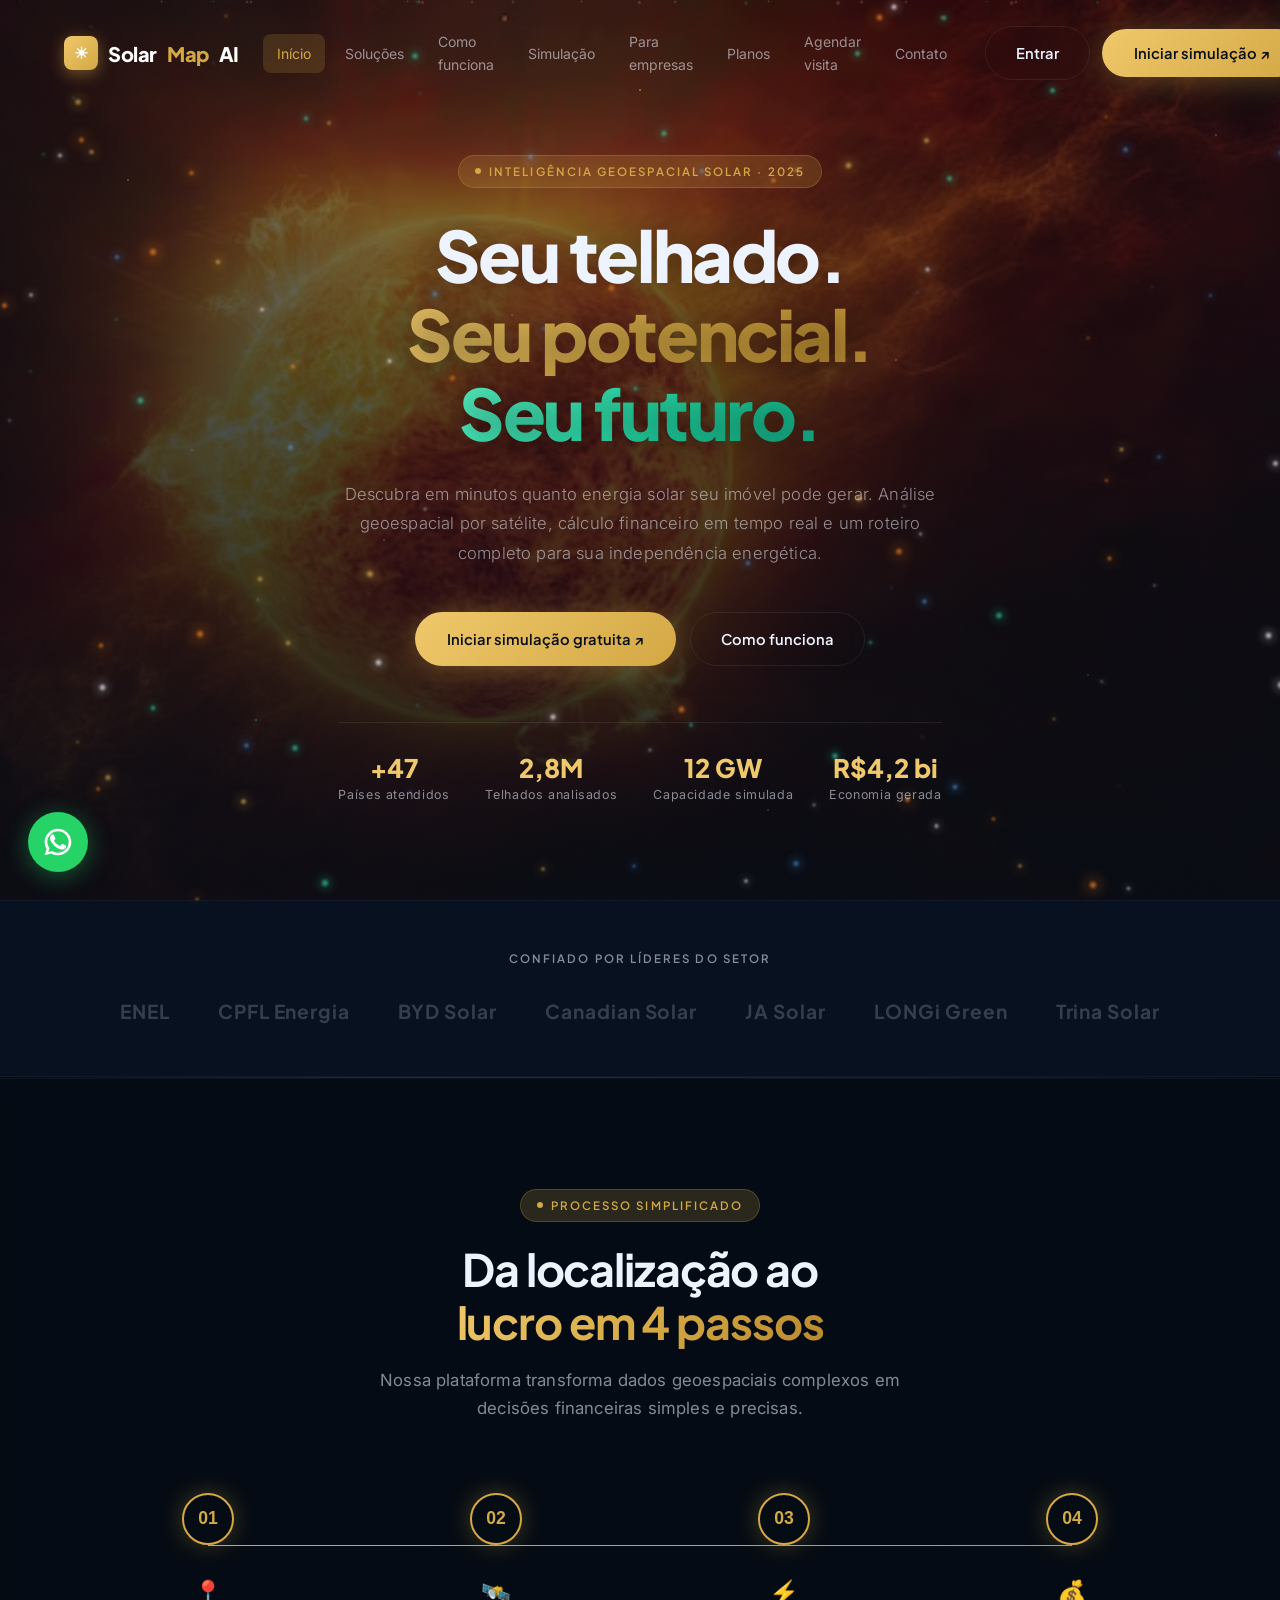
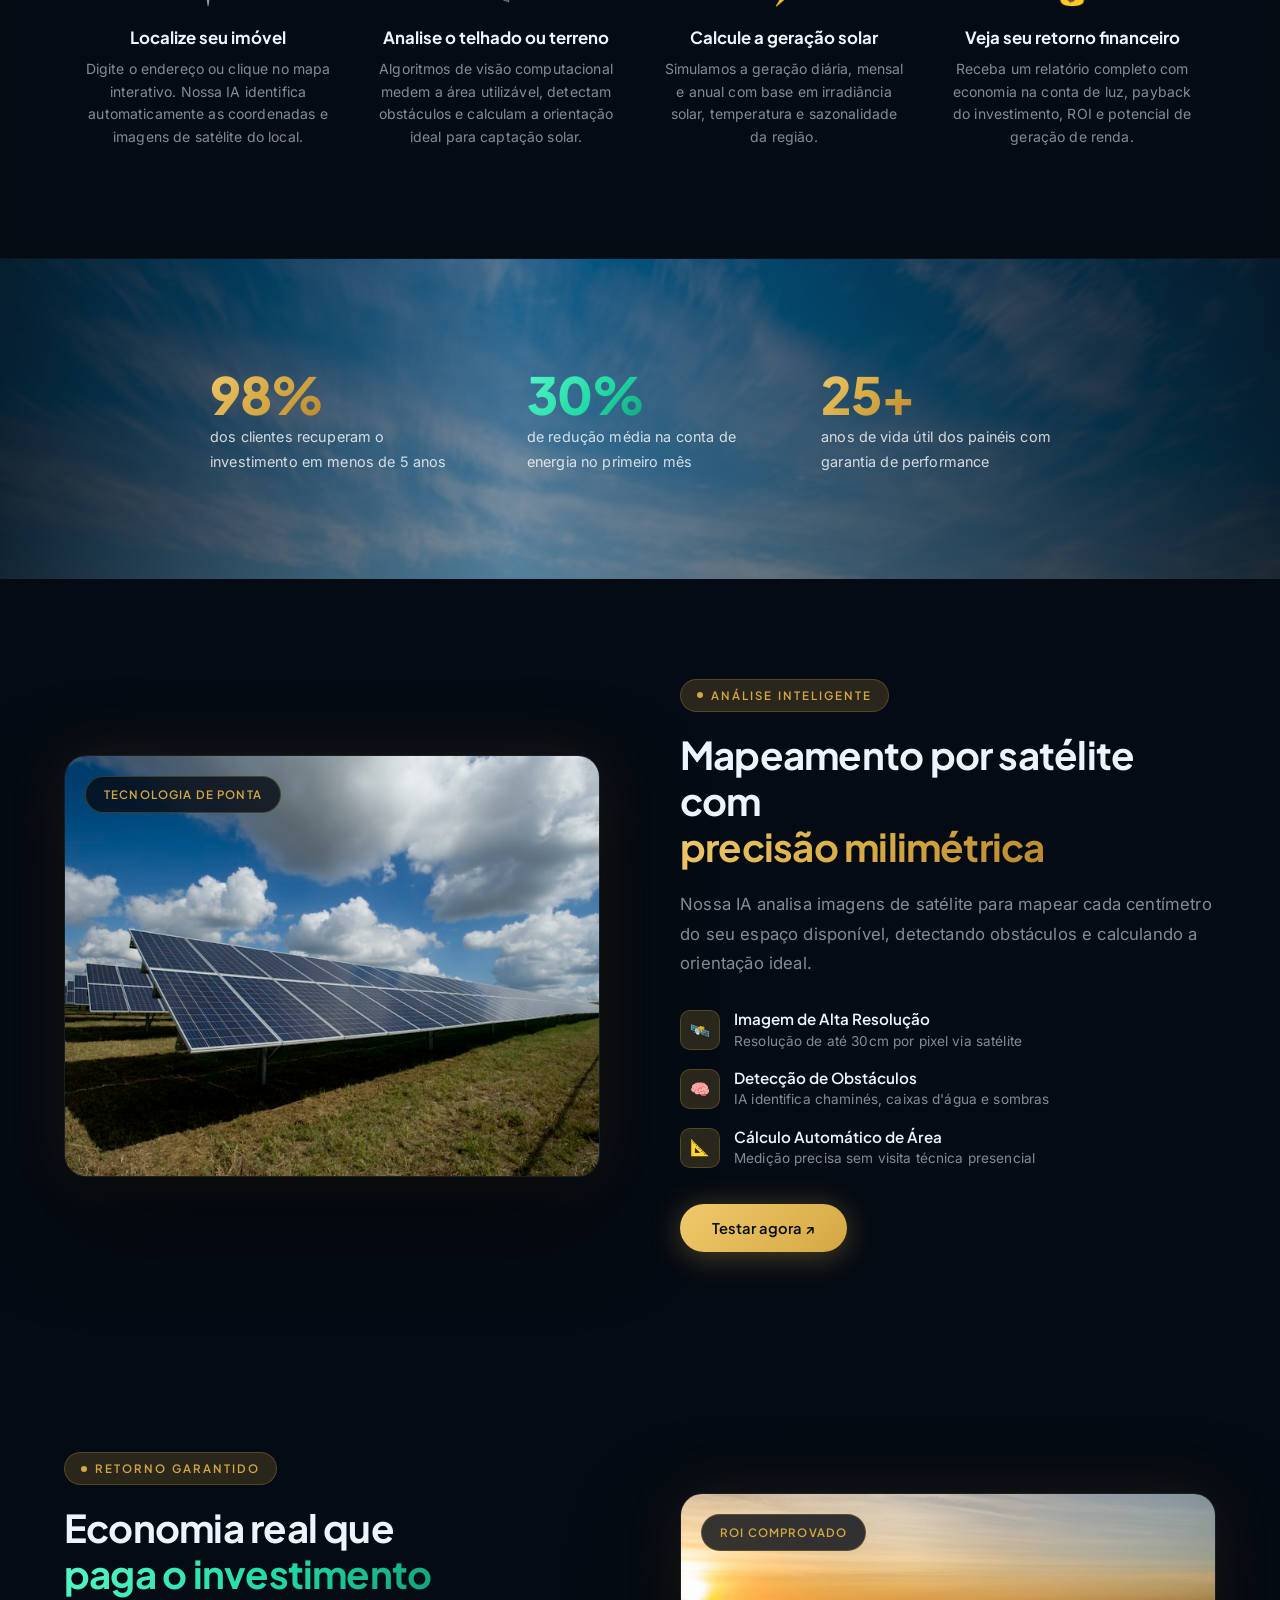
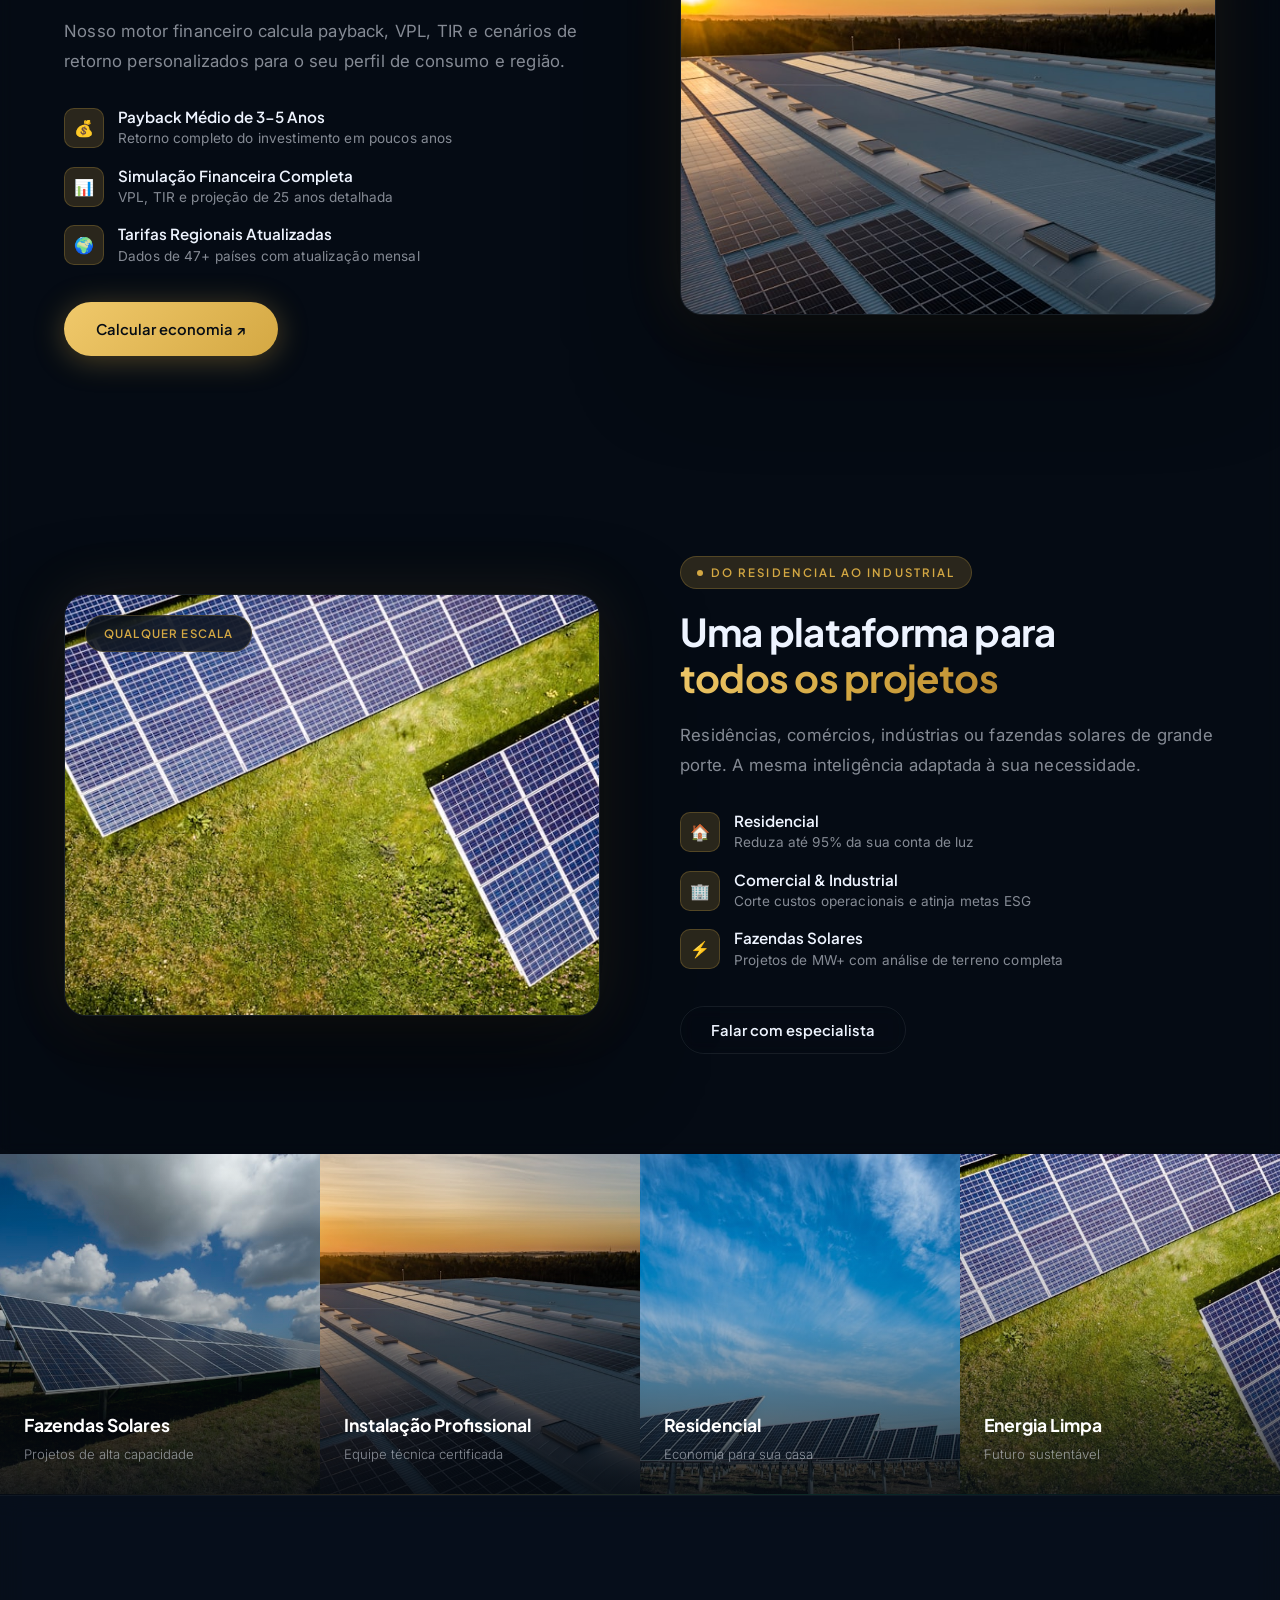
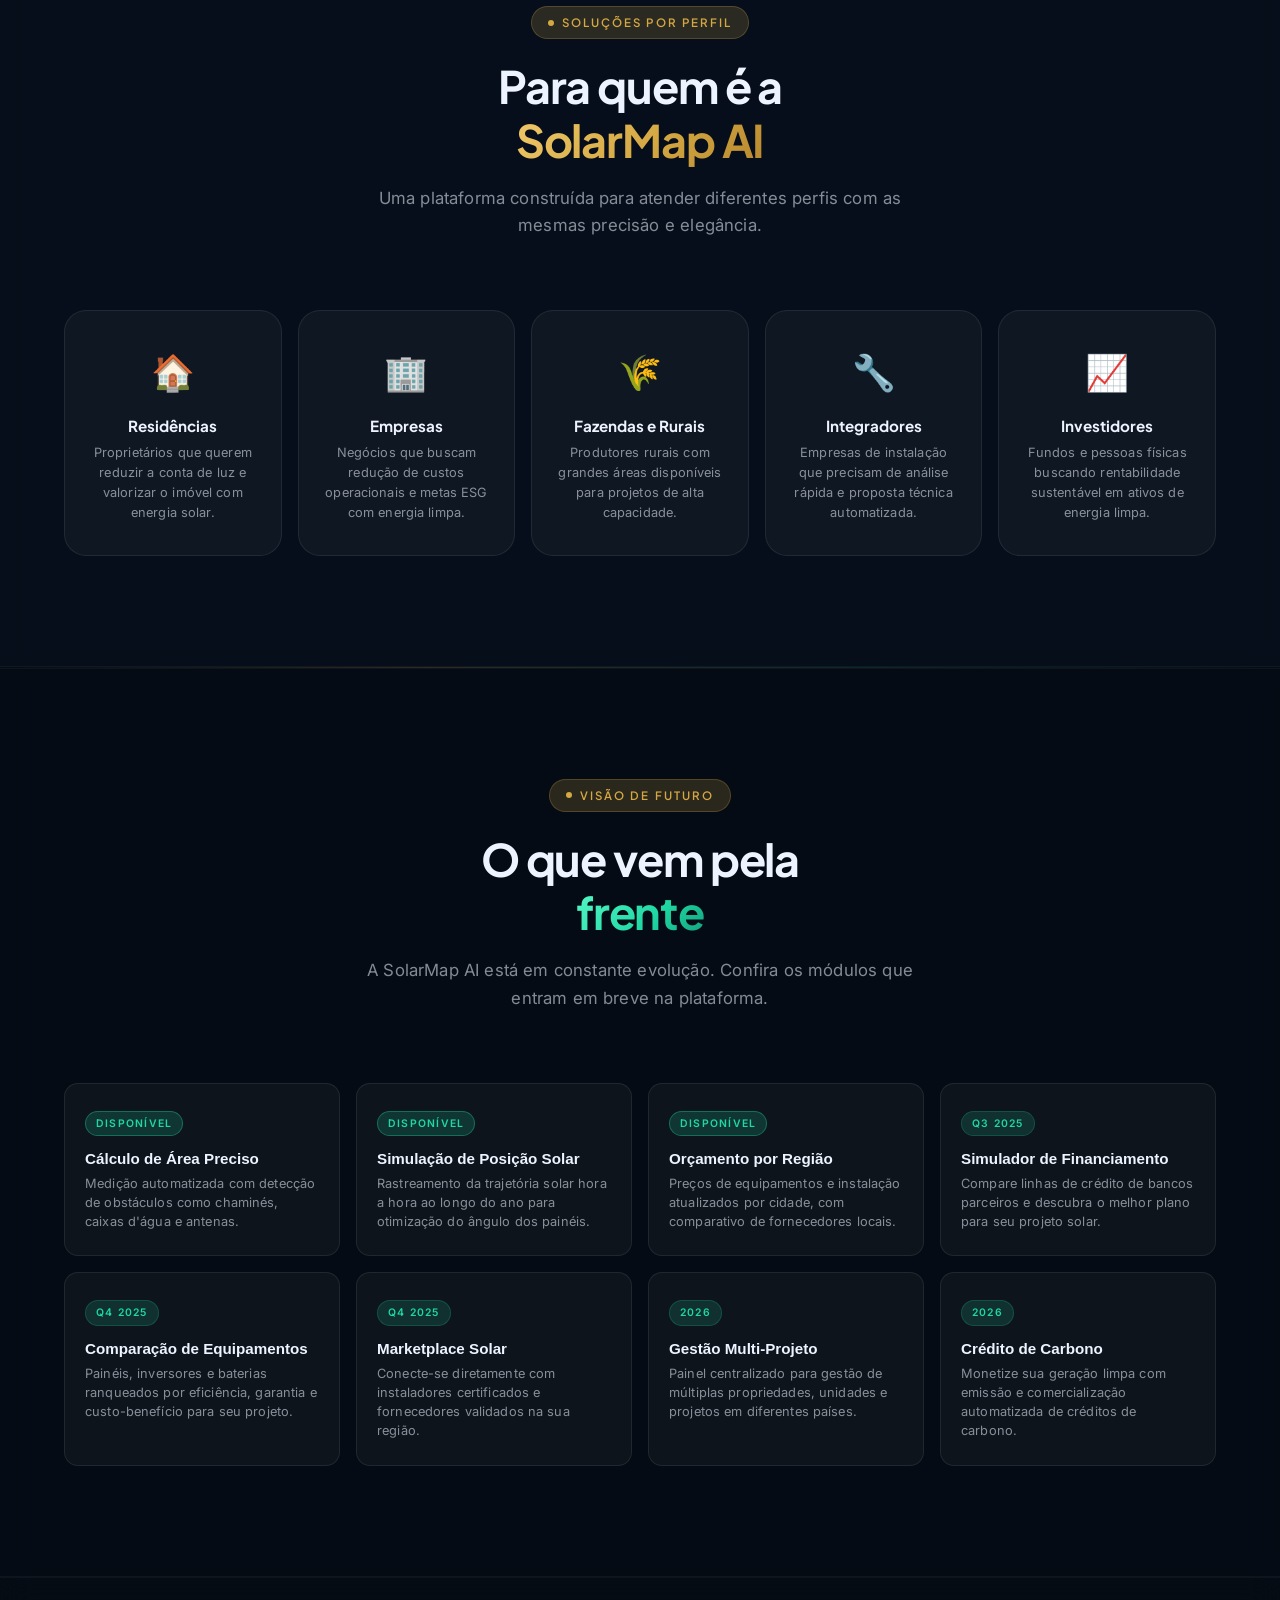
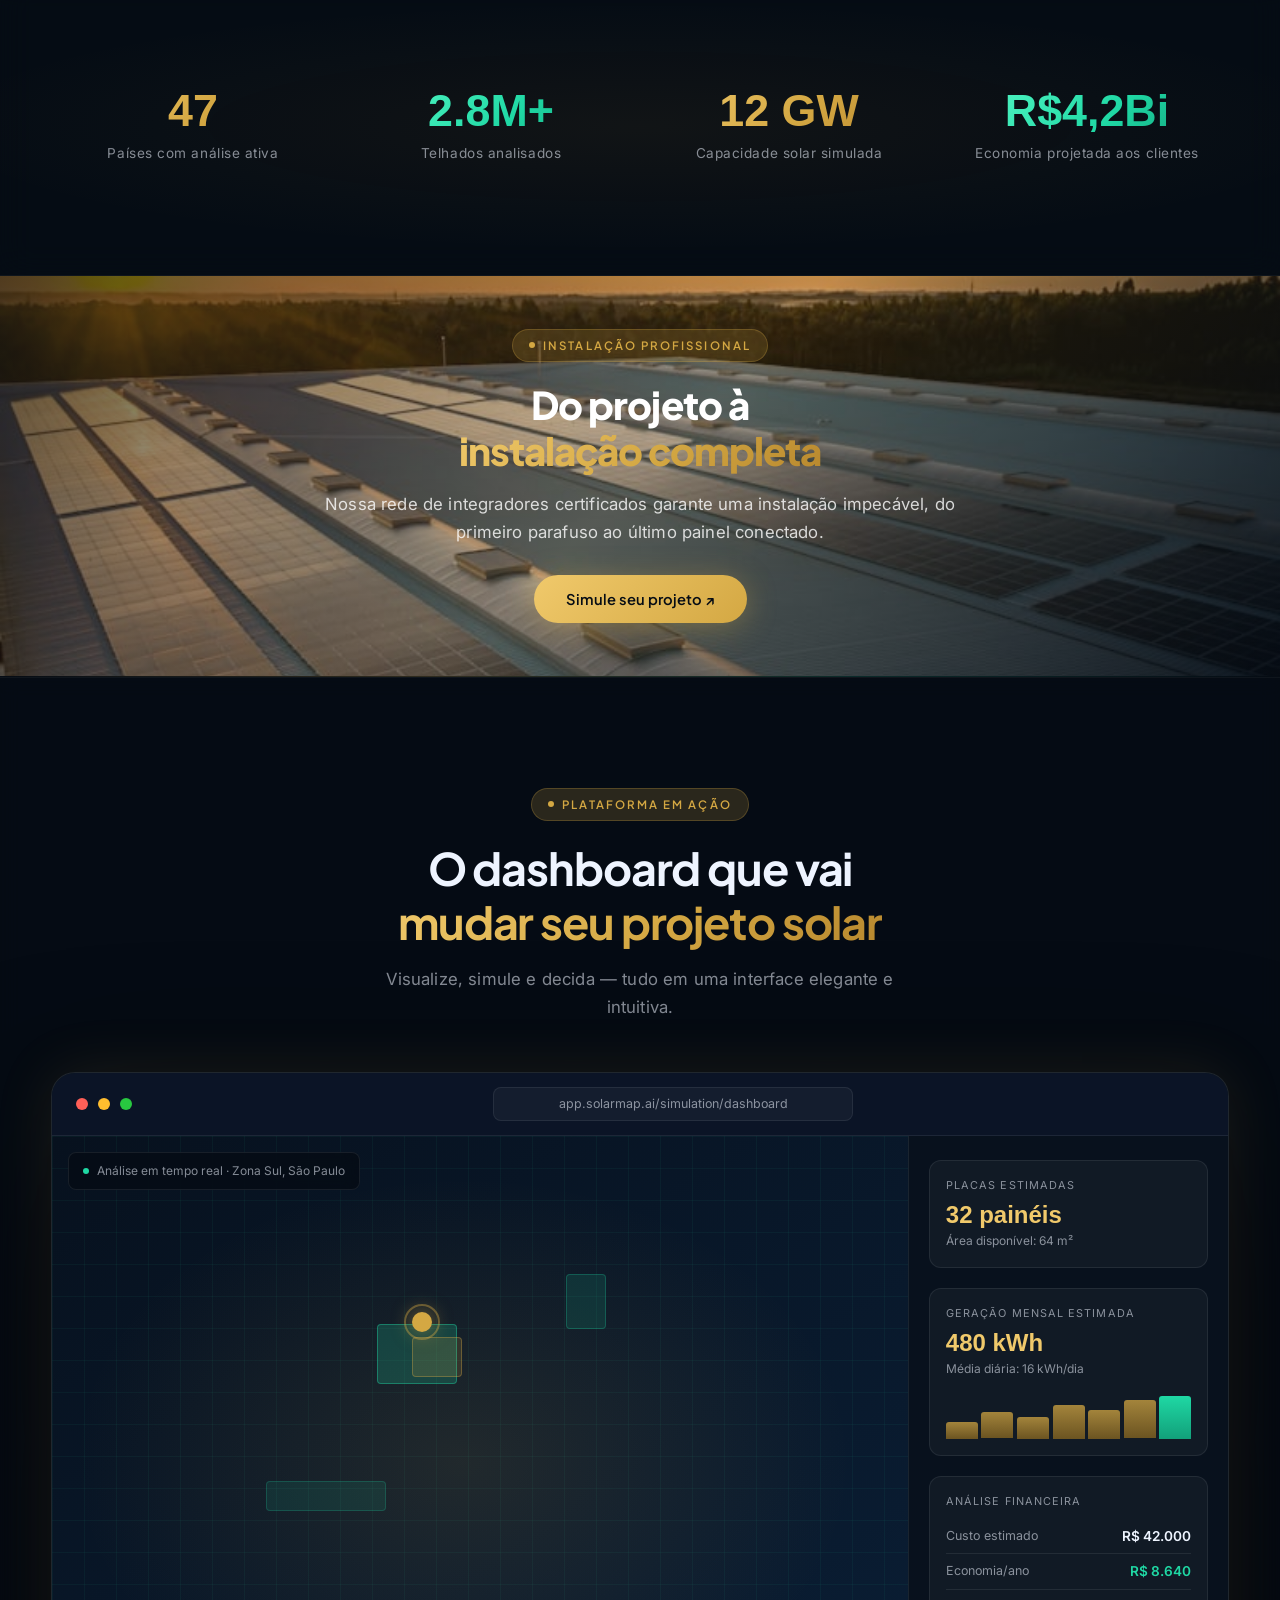
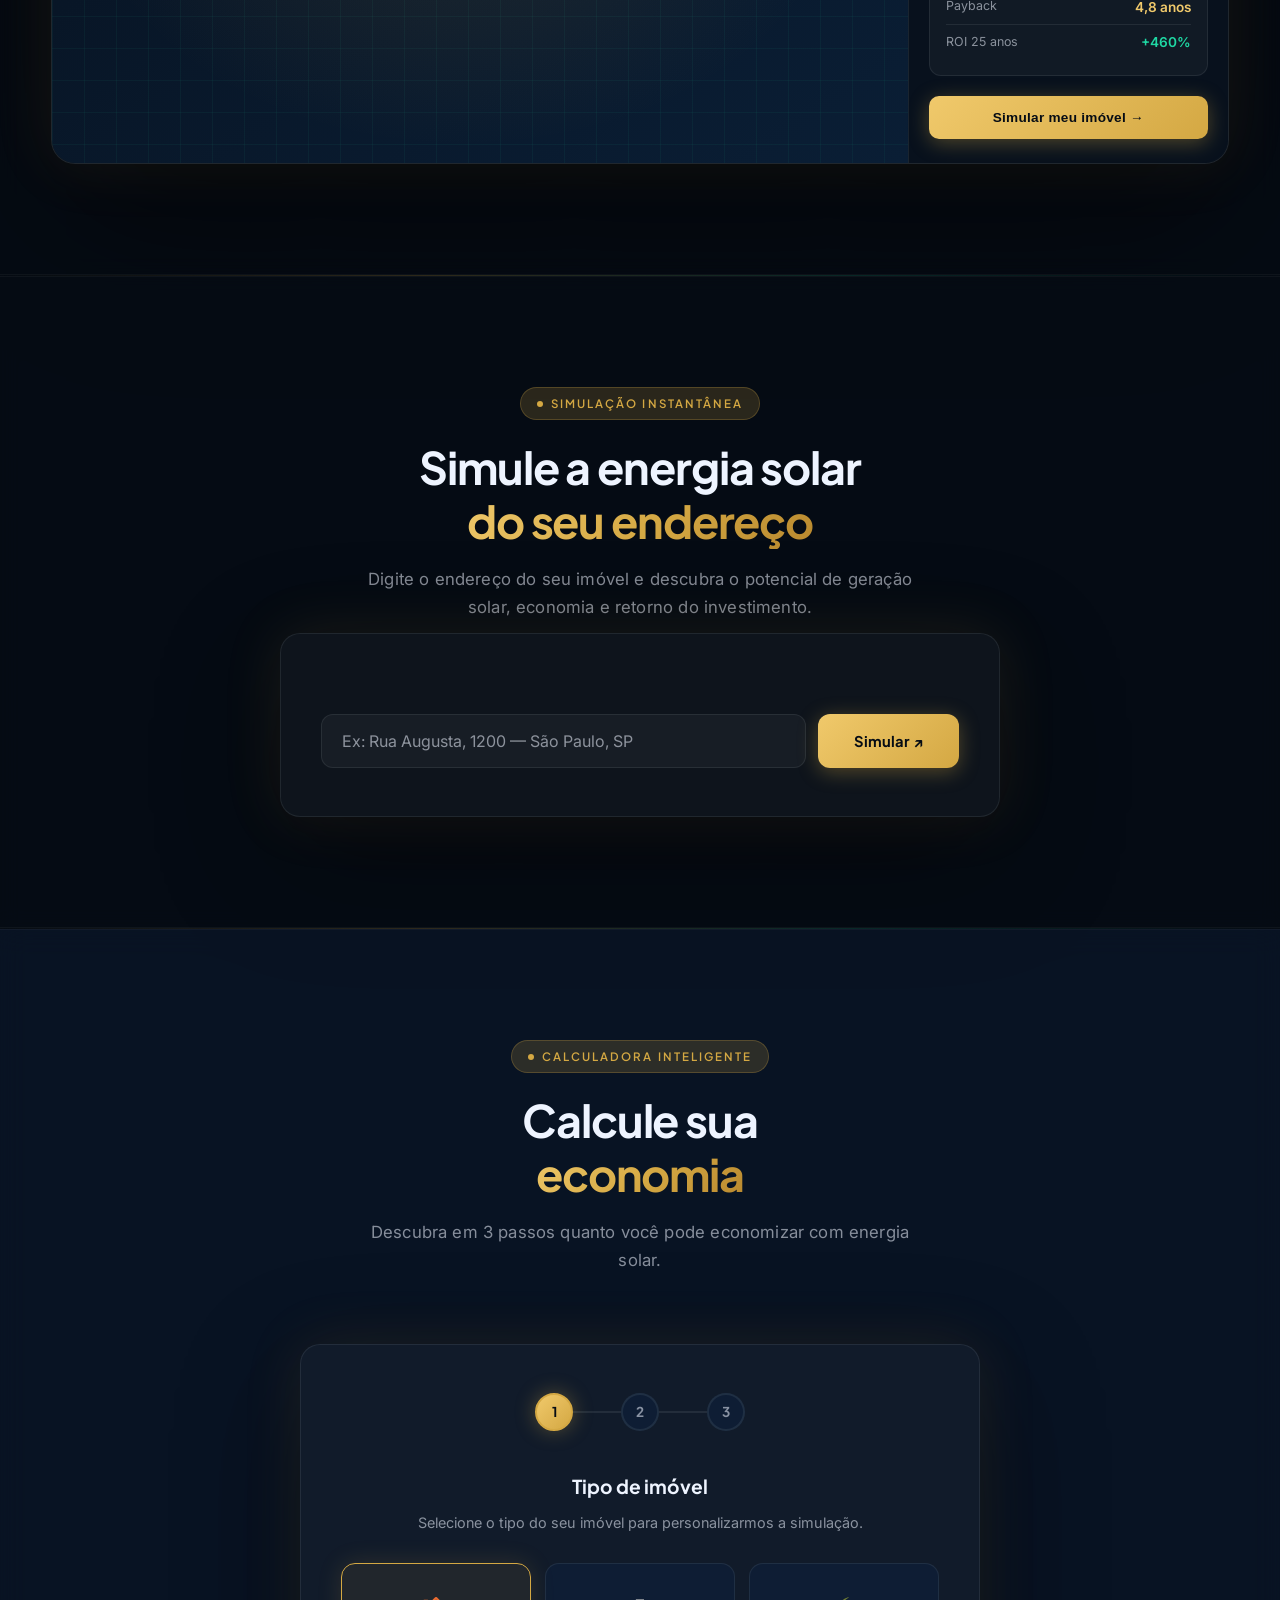
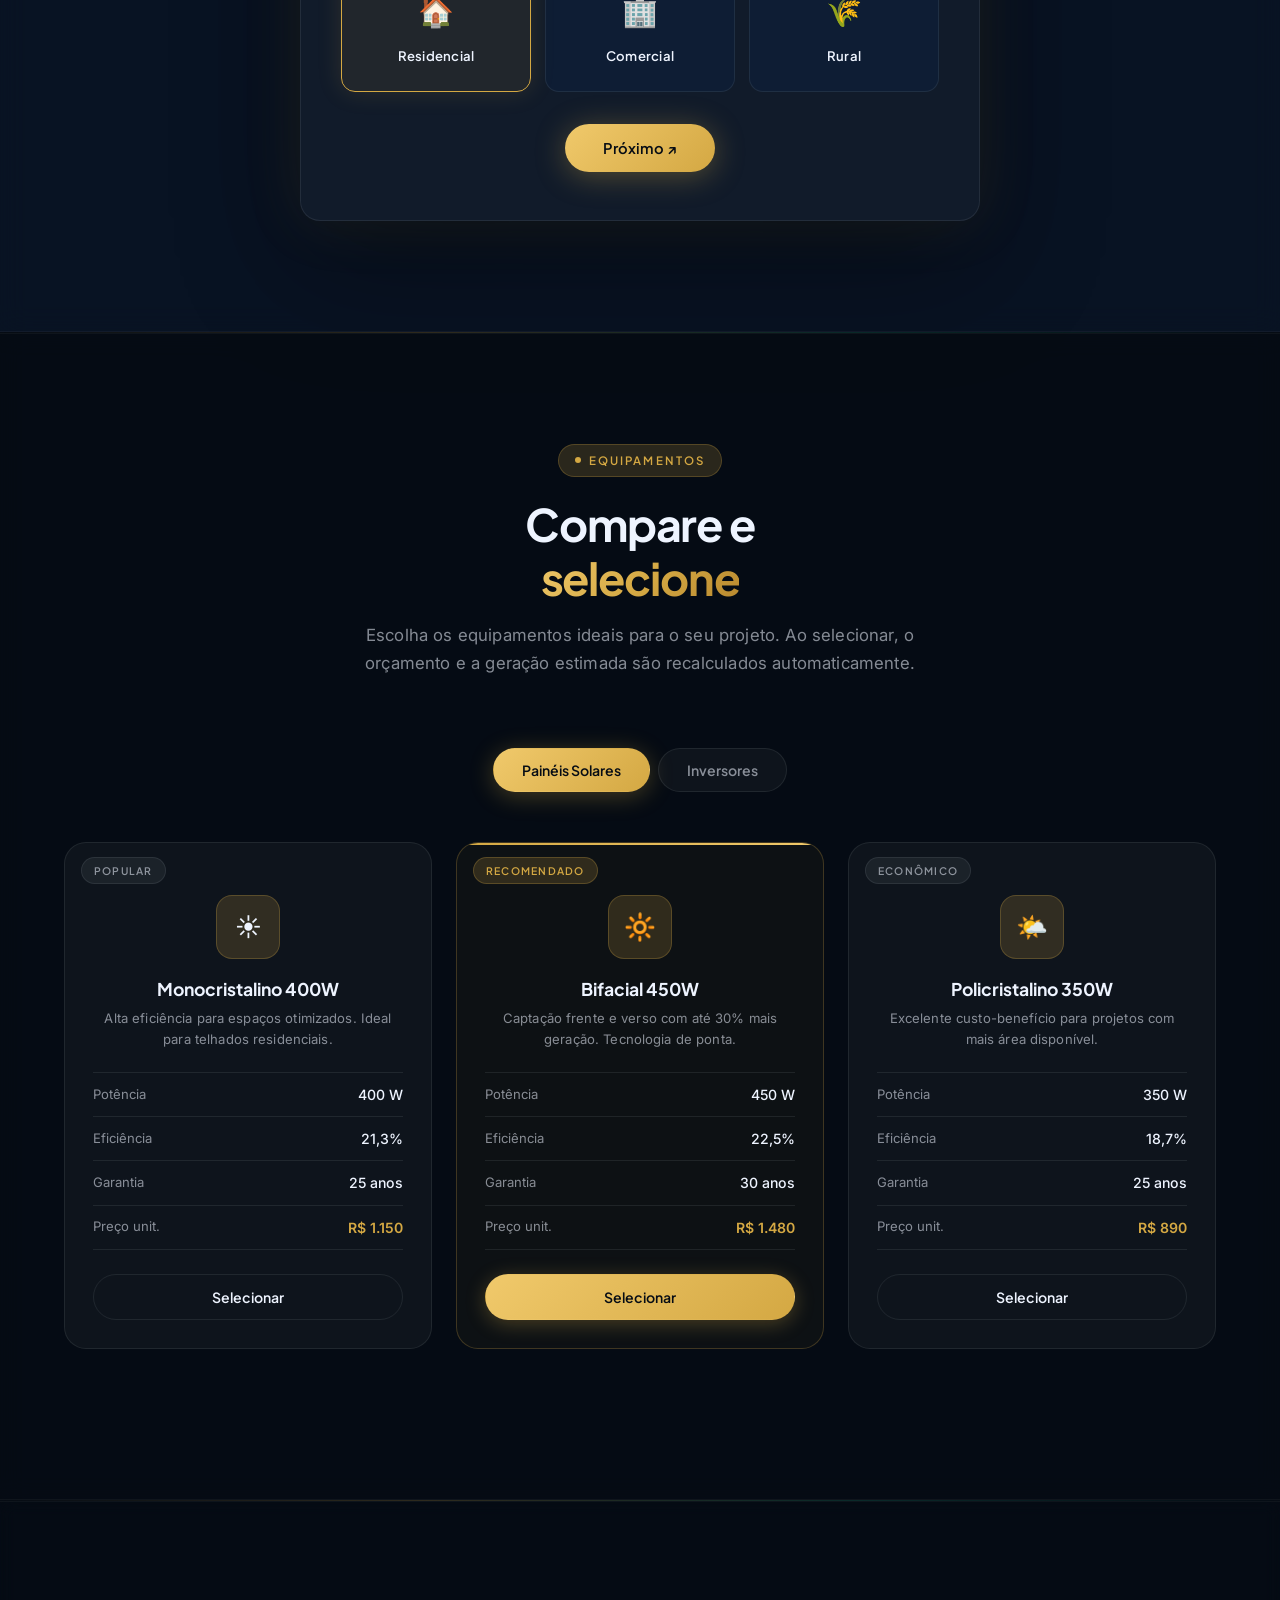
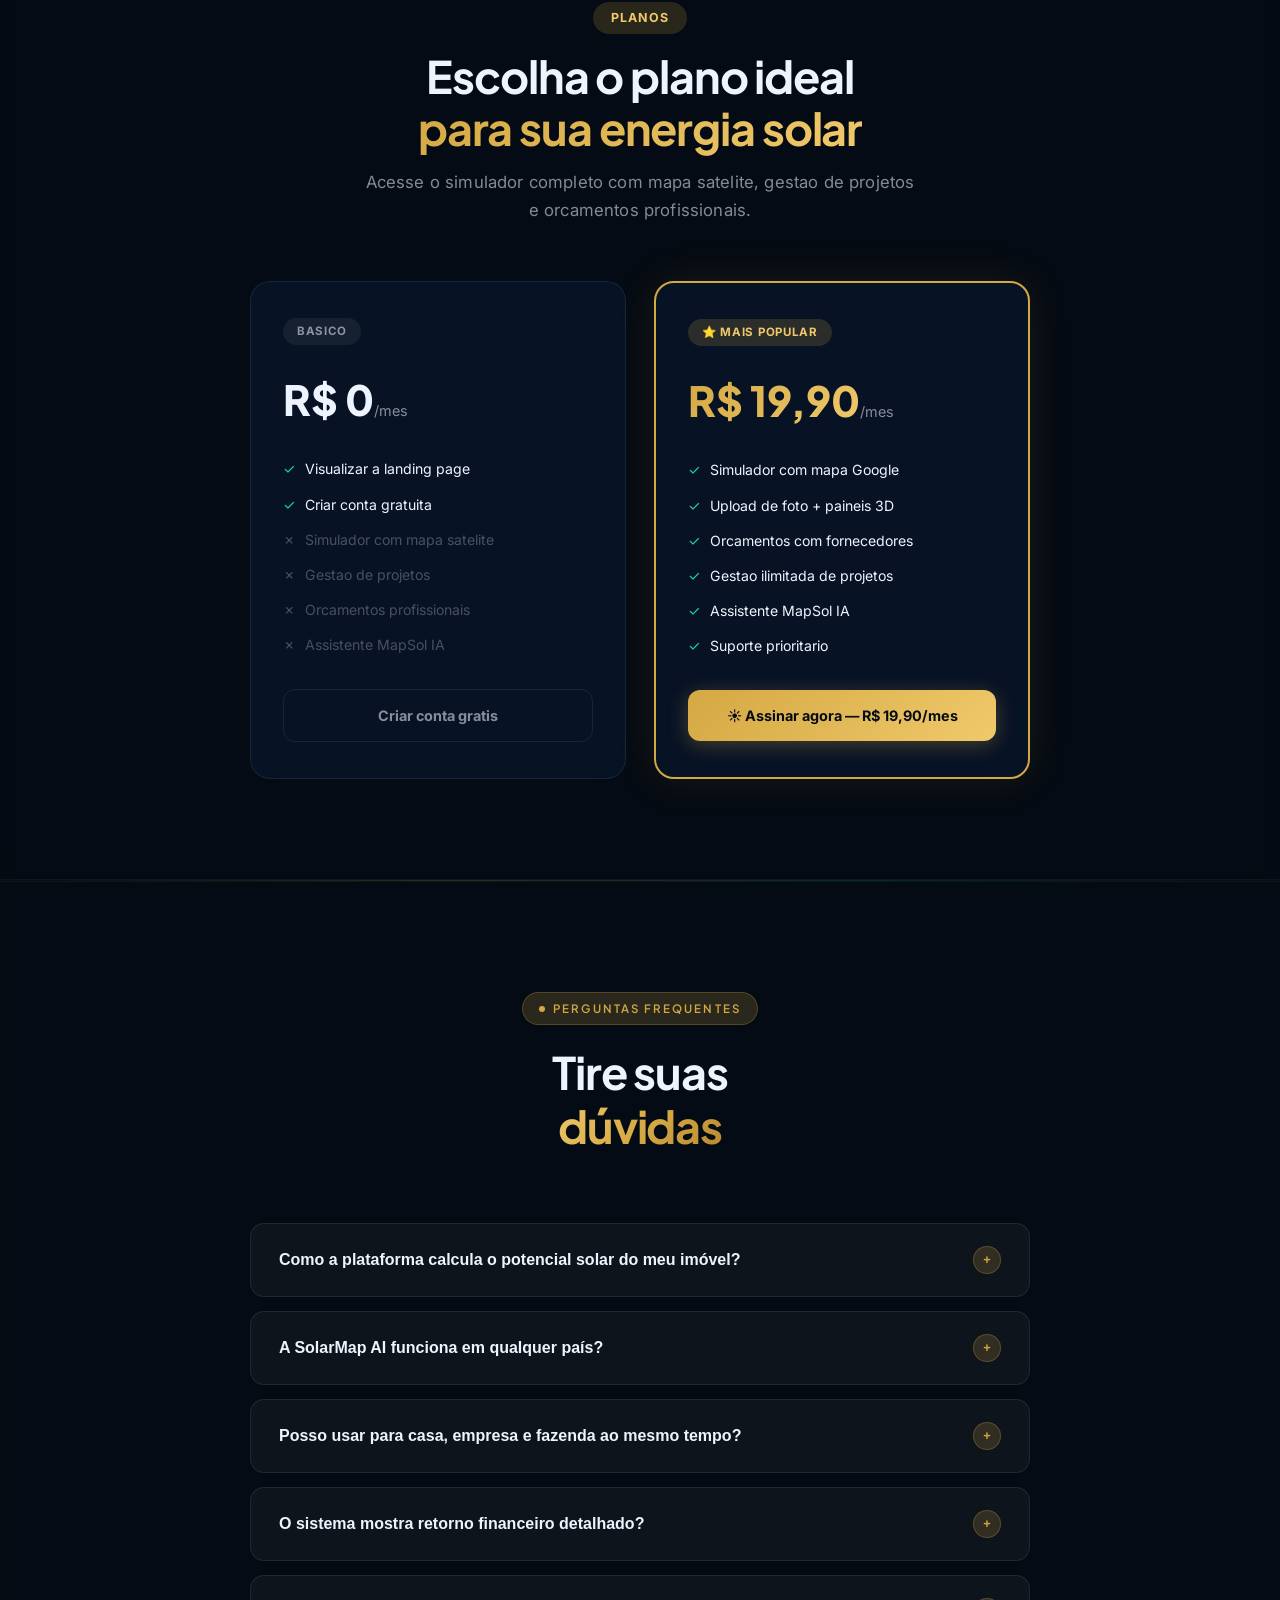
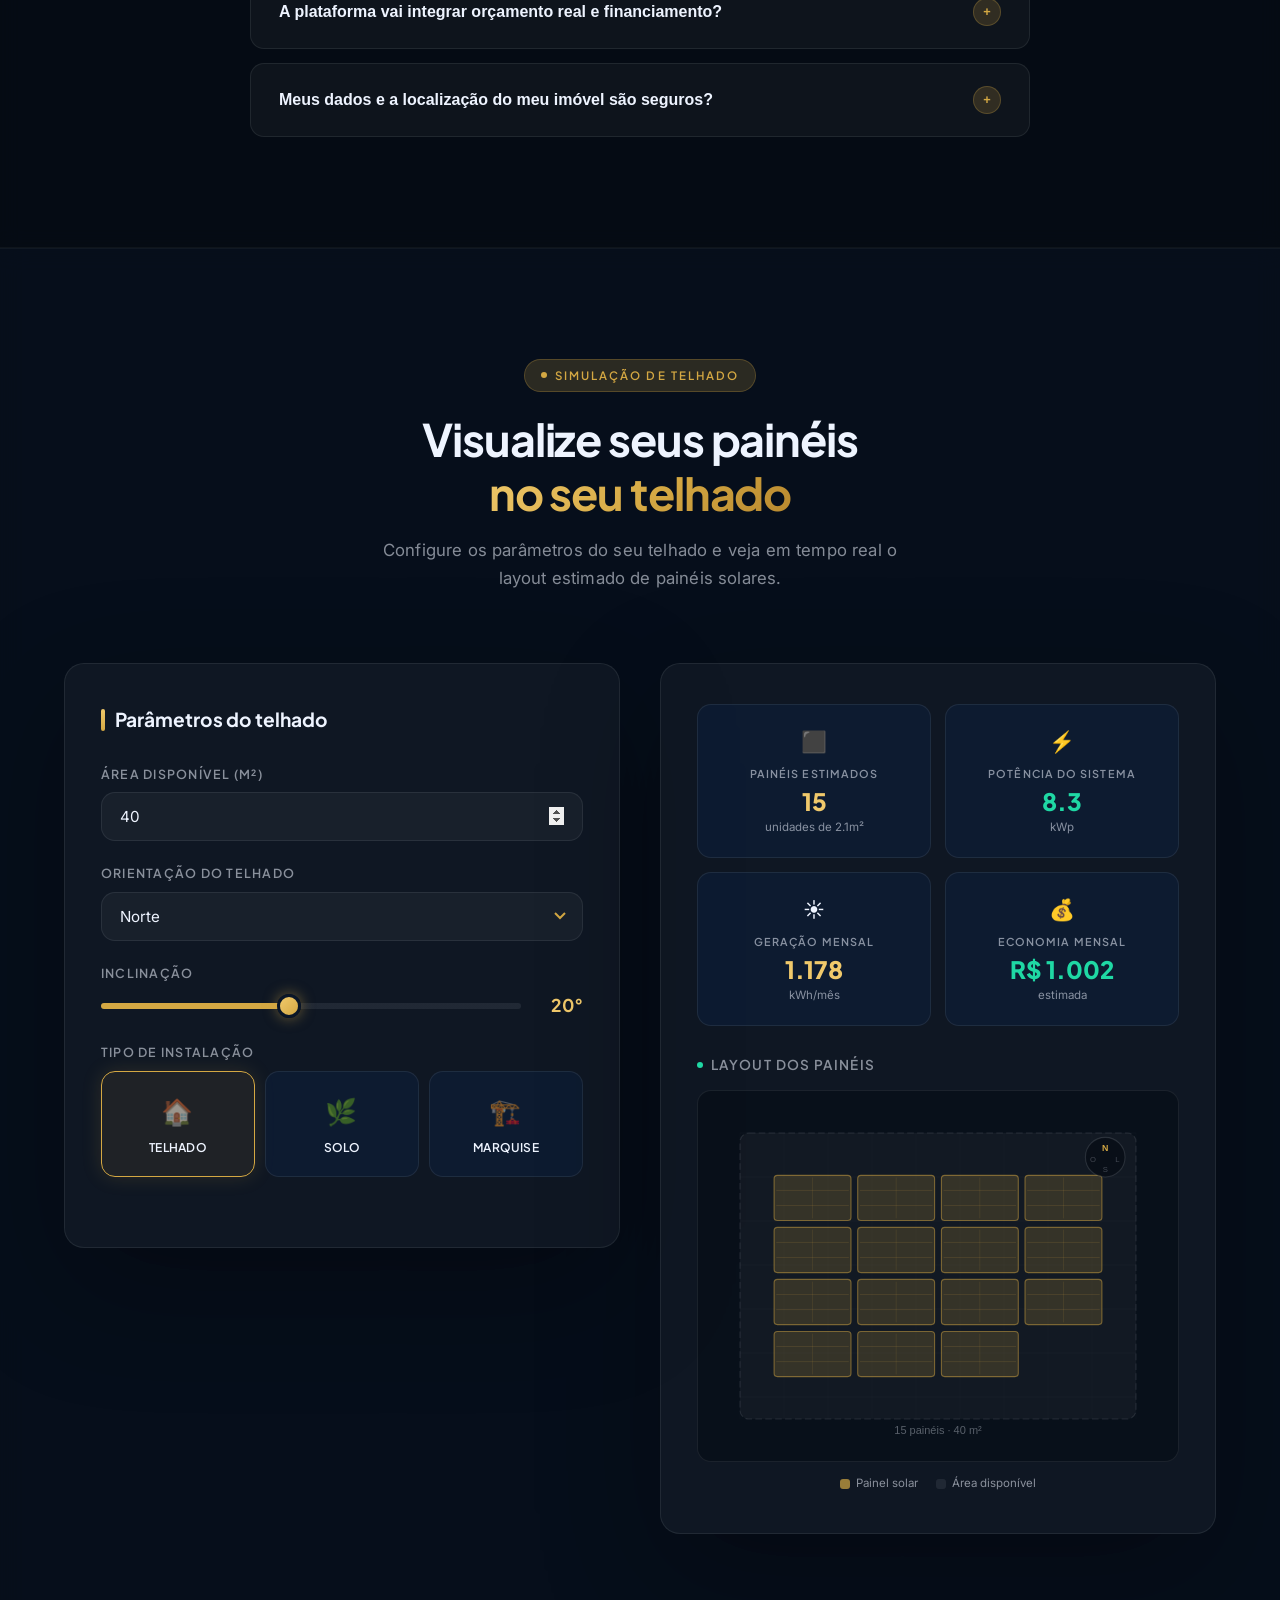
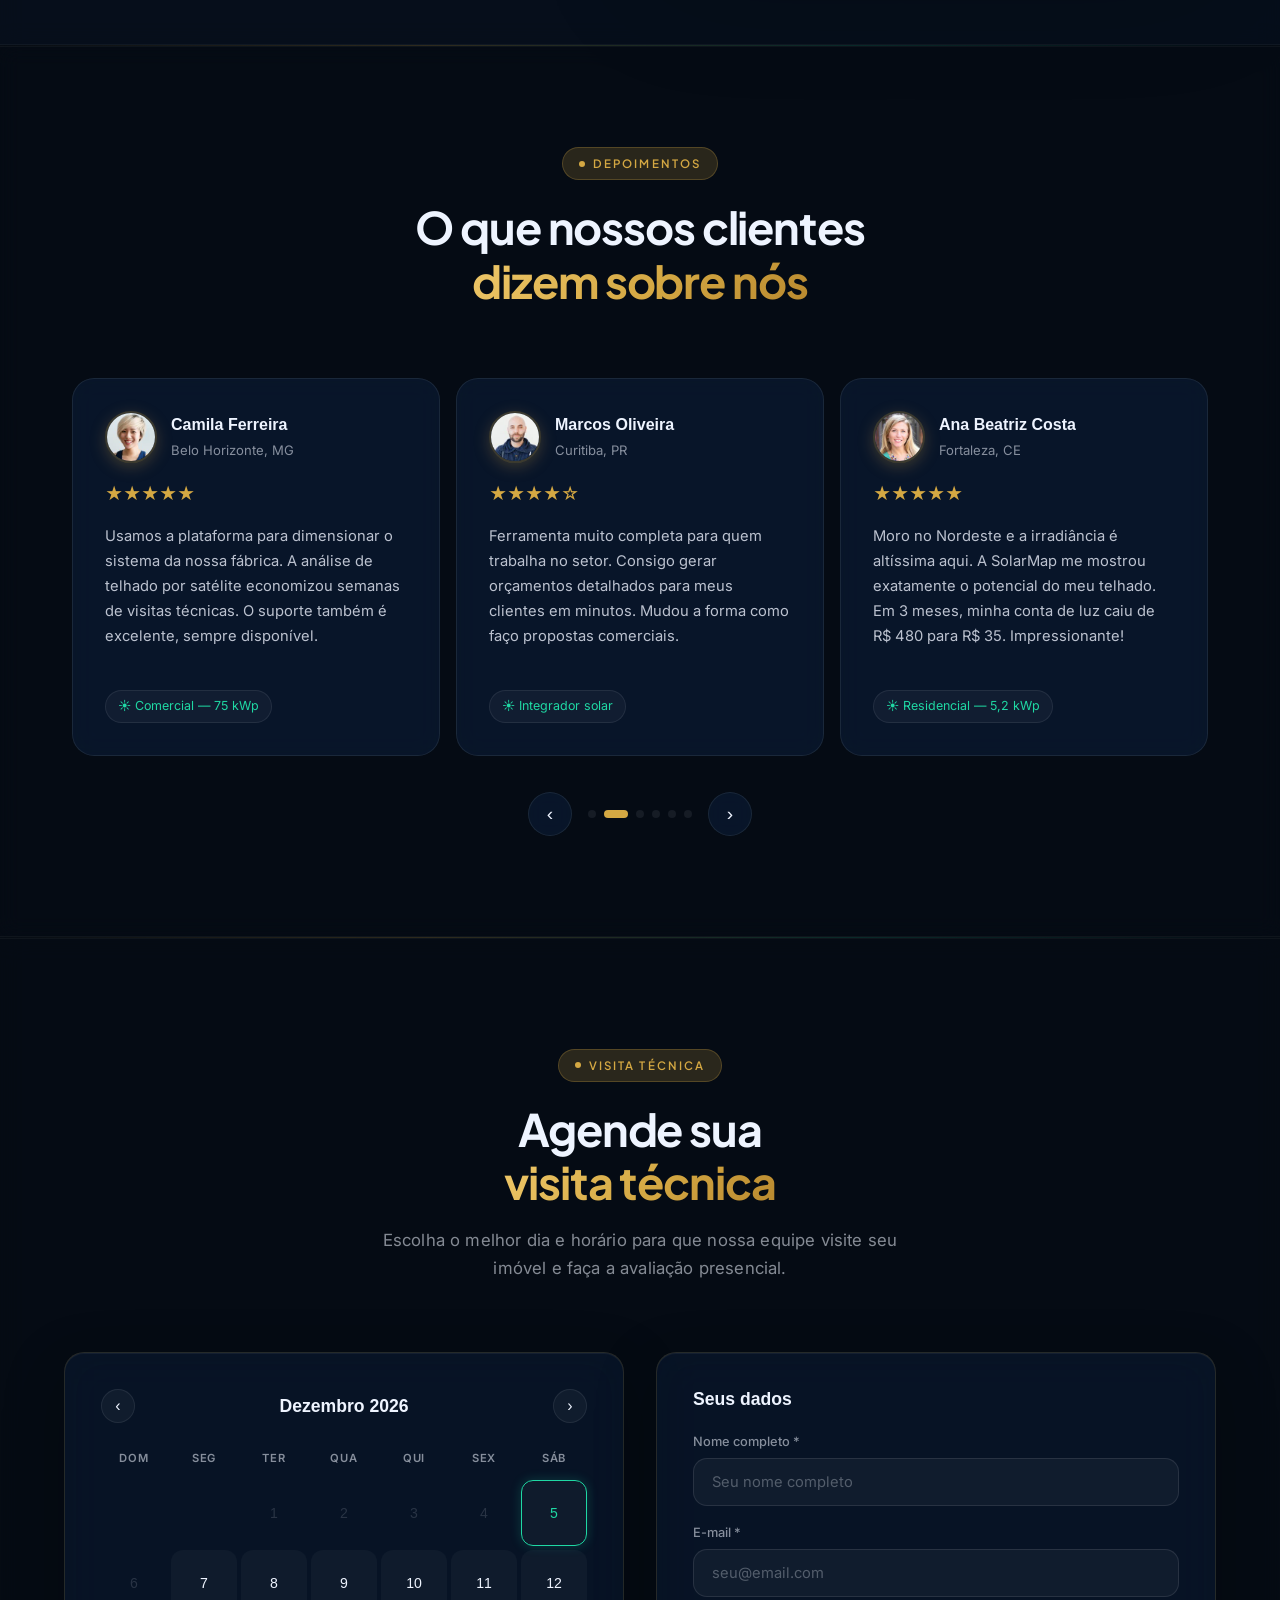
==== commit 7bcc0a3d: "Otimização de performance mobile — reduz lag e tempo de carga - Orbs: 250 → 20 no mobile, 120 no des" ====
--- a/index.html
+++ b/index.html
@@ -6,7 +6,7 @@
 <title>SolarMap AI — Inteligência Geoespacial Solar</title>
 <link rel="preconnect" href="https://fonts.googleapis.com">
 <link rel="preconnect" href="https://fonts.gstatic.com" crossorigin>
-<link href="https://fonts.googleapis.com/css2?family=Inter:wght@300;400;500;600;700;800;900&family=Plus+Jakarta+Sans:wght@400;500;600;700;800&display=swap" rel="stylesheet">
+<link href="https://fonts.googleapis.com/css2?family=Inter:wght@400;500;600;700&family=Plus+Jakarta+Sans:wght@600;700;800&display=swap" rel="stylesheet">
 <style>
 /* ============================================================
    SOLARMAP AI — DESIGN SYSTEM
@@ -2339,6 +2339,19 @@
 }
 @media (max-width: 420px) {
   .integracoes-grid { grid-template-columns:1fr 1fr; gap:12px; }
+}
+
+/* ══ MOBILE PERFORMANCE ══ */
+@media (max-width: 768px) {
+  *, *::before, *::after { backdrop-filter: blur(4px) !important; -webkit-backdrop-filter: blur(4px) !important; }
+  .energy-orbs .orb { animation-duration: 20s !important; }
+  .cosmic-stars { opacity: 0.3 !important; }
+  .particle { display: none !important; }
+  #solzinhoFloat { display: none !important; }
+}
+@media (prefers-reduced-motion: reduce) {
+  *, *::before, *::after { animation: none !important; transition: none !important; }
+  .orb, .particle, .cosmic-stars { display: none !important; }
 }
 </style>
 </head>
@@ -3526,7 +3539,7 @@
 
         <div class="testimonial-card">
           <div class="testimonial-header">
-            <div class="testimonial-avatar"><img src="face-1.jpg" alt="Ricardo" style="width:100%;height:100%;object-fit:cover;"></div>
+            <div class="testimonial-avatar"><img loading="lazy" src="face-1.jpg" alt="Ricardo" style="width:100%;height:100%;object-fit:cover;"></div>
             <div class="testimonial-info">
               <div class="testimonial-name">Roberto Almeida</div>
               <div class="testimonial-meta">São Paulo, SP</div>
@@ -3539,7 +3552,7 @@
 
         <div class="testimonial-card">
           <div class="testimonial-header">
-            <div class="testimonial-avatar"><img src="face-2.jpg" alt="Camila" style="width:100%;height:100%;object-fit:cover;"></div>
+            <div class="testimonial-avatar"><img loading="lazy" src="face-2.jpg" alt="Camila" style="width:100%;height:100%;object-fit:cover;"></div>
             <div class="testimonial-info">
               <div class="testimonial-name">Camila Ferreira</div>
               <div class="testimonial-meta">Belo Horizonte, MG</div>
@@ -3552,7 +3565,7 @@
 
         <div class="testimonial-card">
           <div class="testimonial-header">
-            <div class="testimonial-avatar"><img src="face-3.jpg" alt="Marcos" style="width:100%;height:100%;object-fit:cover;"></div>
+            <div class="testimonial-avatar"><img loading="lazy" src="face-3.jpg" alt="Marcos" style="width:100%;height:100%;object-fit:cover;"></div>
             <div class="testimonial-info">
               <div class="testimonial-name">Marcos Oliveira</div>
               <div class="testimonial-meta">Curitiba, PR</div>
@@ -3565,7 +3578,7 @@
 
         <div class="testimonial-card">
           <div class="testimonial-header">
-            <div class="testimonial-avatar"><img src="face-4.jpg" alt="Ana" style="width:100%;height:100%;object-fit:cover;"></div>
+            <div class="testimonial-avatar"><img loading="lazy" src="face-4.jpg" alt="Ana" style="width:100%;height:100%;object-fit:cover;"></div>
             <div class="testimonial-info">
               <div class="testimonial-name">Ana Beatriz Costa</div>
               <div class="testimonial-meta">Fortaleza, CE</div>
@@ -3578,7 +3591,7 @@
 
         <div class="testimonial-card">
           <div class="testimonial-header">
-            <div class="testimonial-avatar"><img src="face-5.jpg" alt="Paulo" style="width:100%;height:100%;object-fit:cover;"></div>
+            <div class="testimonial-avatar"><img loading="lazy" src="face-5.jpg" alt="Paulo" style="width:100%;height:100%;object-fit:cover;"></div>
             <div class="testimonial-info">
               <div class="testimonial-name">Pedro Henrique Santos</div>
               <div class="testimonial-meta">Goiânia, GO</div>
@@ -3591,7 +3604,7 @@
 
         <div class="testimonial-card">
           <div class="testimonial-header">
-            <div class="testimonial-avatar"><img src="face-6.jpg" alt="Larissa" style="width:100%;height:100%;object-fit:cover;"></div>
+            <div class="testimonial-avatar"><img loading="lazy" src="face-6.jpg" alt="Larissa" style="width:100%;height:100%;object-fit:cover;"></div>
             <div class="testimonial-info">
               <div class="testimonial-name">Larissa Mendes</div>
               <div class="testimonial-meta">Florianópolis, SC</div>
@@ -3604,7 +3617,7 @@
 
         <div class="testimonial-card">
           <div class="testimonial-header">
-            <div class="testimonial-avatar"><img src="face-7.jpg" alt="João" style="width:100%;height:100%;object-fit:cover;"></div>
+            <div class="testimonial-avatar"><img loading="lazy" src="face-7.jpg" alt="João" style="width:100%;height:100%;object-fit:cover;"></div>
             <div class="testimonial-info">
               <div class="testimonial-name">João Carlos Lima</div>
               <div class="testimonial-meta">Ribeirão Preto, SP</div>
@@ -3617,7 +3630,7 @@
 
         <div class="testimonial-card">
           <div class="testimonial-header">
-            <div class="testimonial-avatar"><img src="face-8.jpg" alt="Fernanda" style="width:100%;height:100%;object-fit:cover;"></div>
+            <div class="testimonial-avatar"><img loading="lazy" src="face-8.jpg" alt="Fernanda" style="width:100%;height:100%;object-fit:cover;"></div>
             <div class="testimonial-info">
               <div class="testimonial-name">Fernanda Rocha</div>
               <div class="testimonial-meta">Salvador, BA</div>
@@ -5312,7 +5325,8 @@
   const container = document.getElementById('particles');
   if (!container) return;
   const colors = ['rgba(212,168,67,0.3)', 'rgba(31,216,164,0.2)', 'rgba(240,201,107,0.25)'];
-  for (let i = 0; i < 25; i++) {
+  const pCount = window.innerWidth < 768 ? 8 : 25;
+  for (let i = 0; i < pCount; i++) {
     const p = document.createElement('div');
     p.className = 'particle';
     const size = Math.random() * 4 + 2;
@@ -5332,7 +5346,8 @@
   const container = document.getElementById('energyOrbs');
   if (!container) return;
   const types = ['orb--gold','orb--green','orb--white','orb--orange','orb--blue'];
-  const total = 250;
+  const isMobile = window.innerWidth < 768;
+  const total = isMobile ? 20 : 120;
 
   for (let i = 0; i < total; i++) {
     const orb = document.createElement('div');
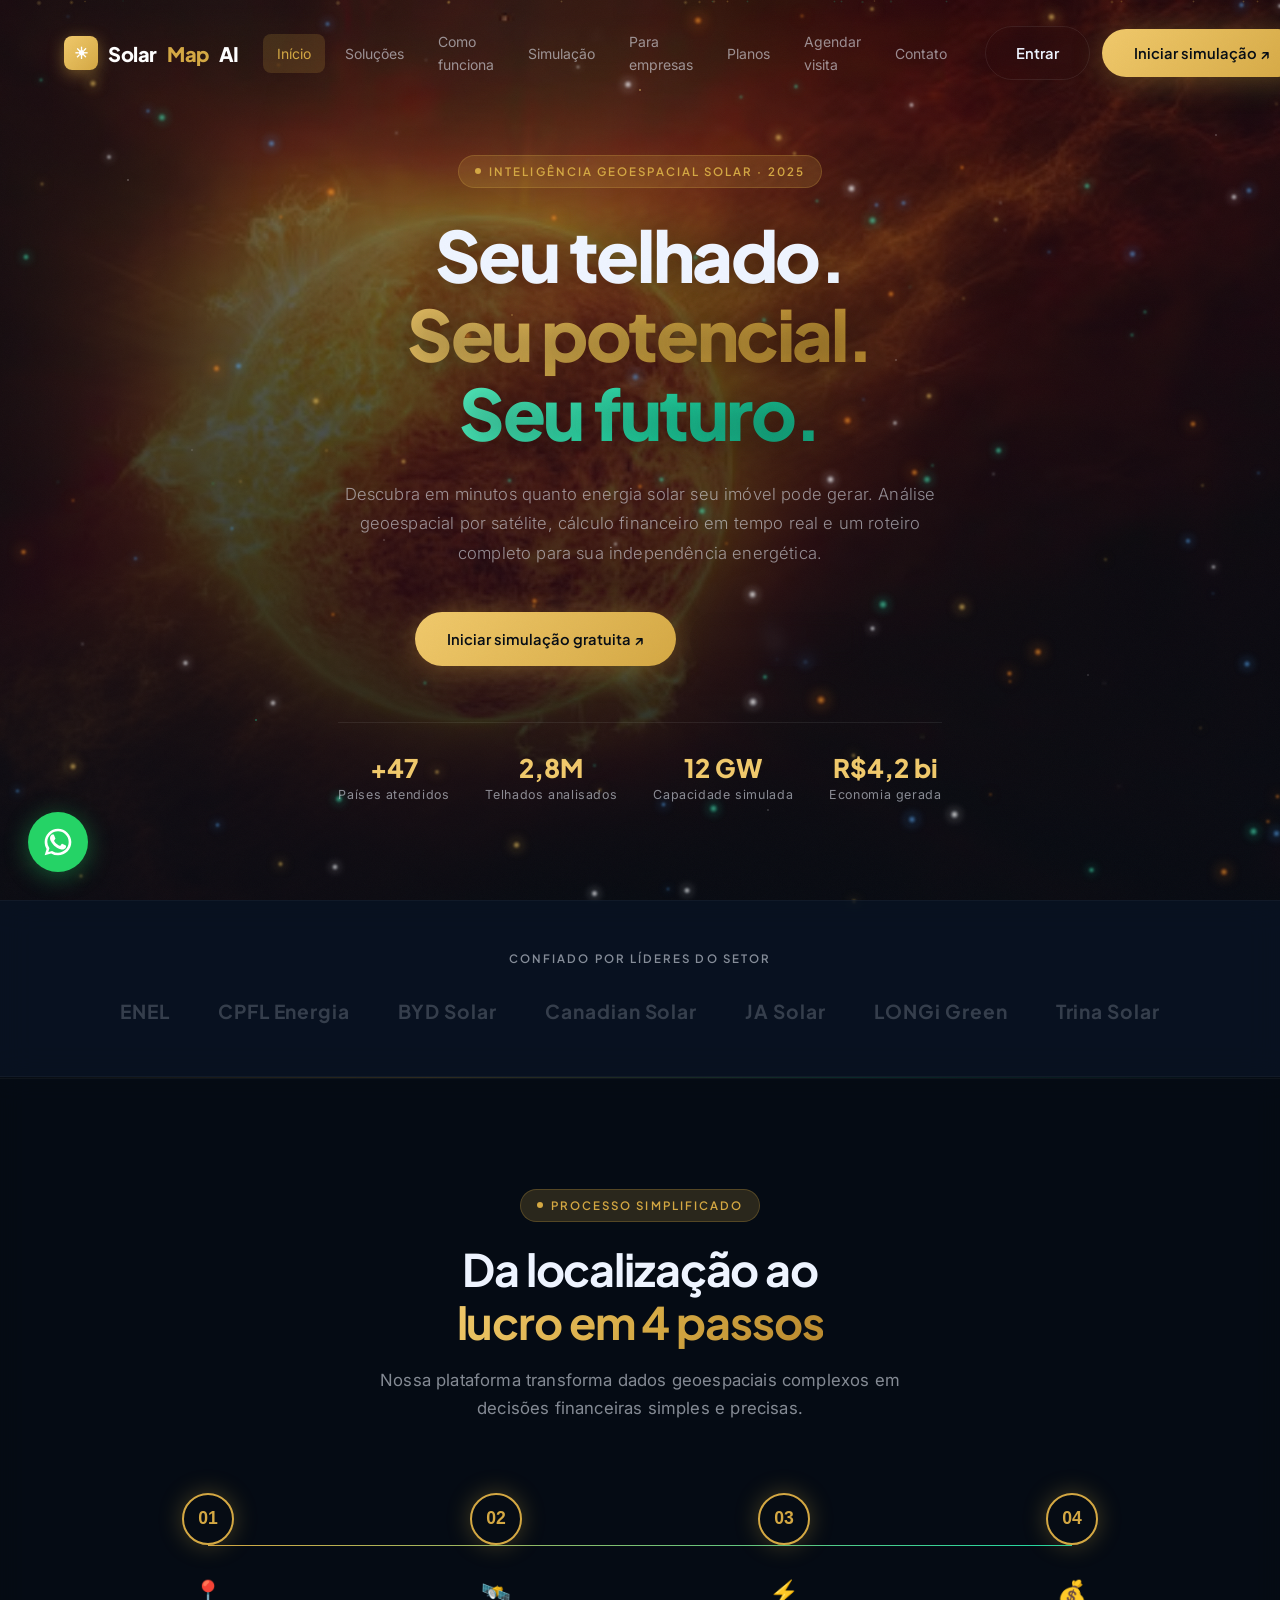
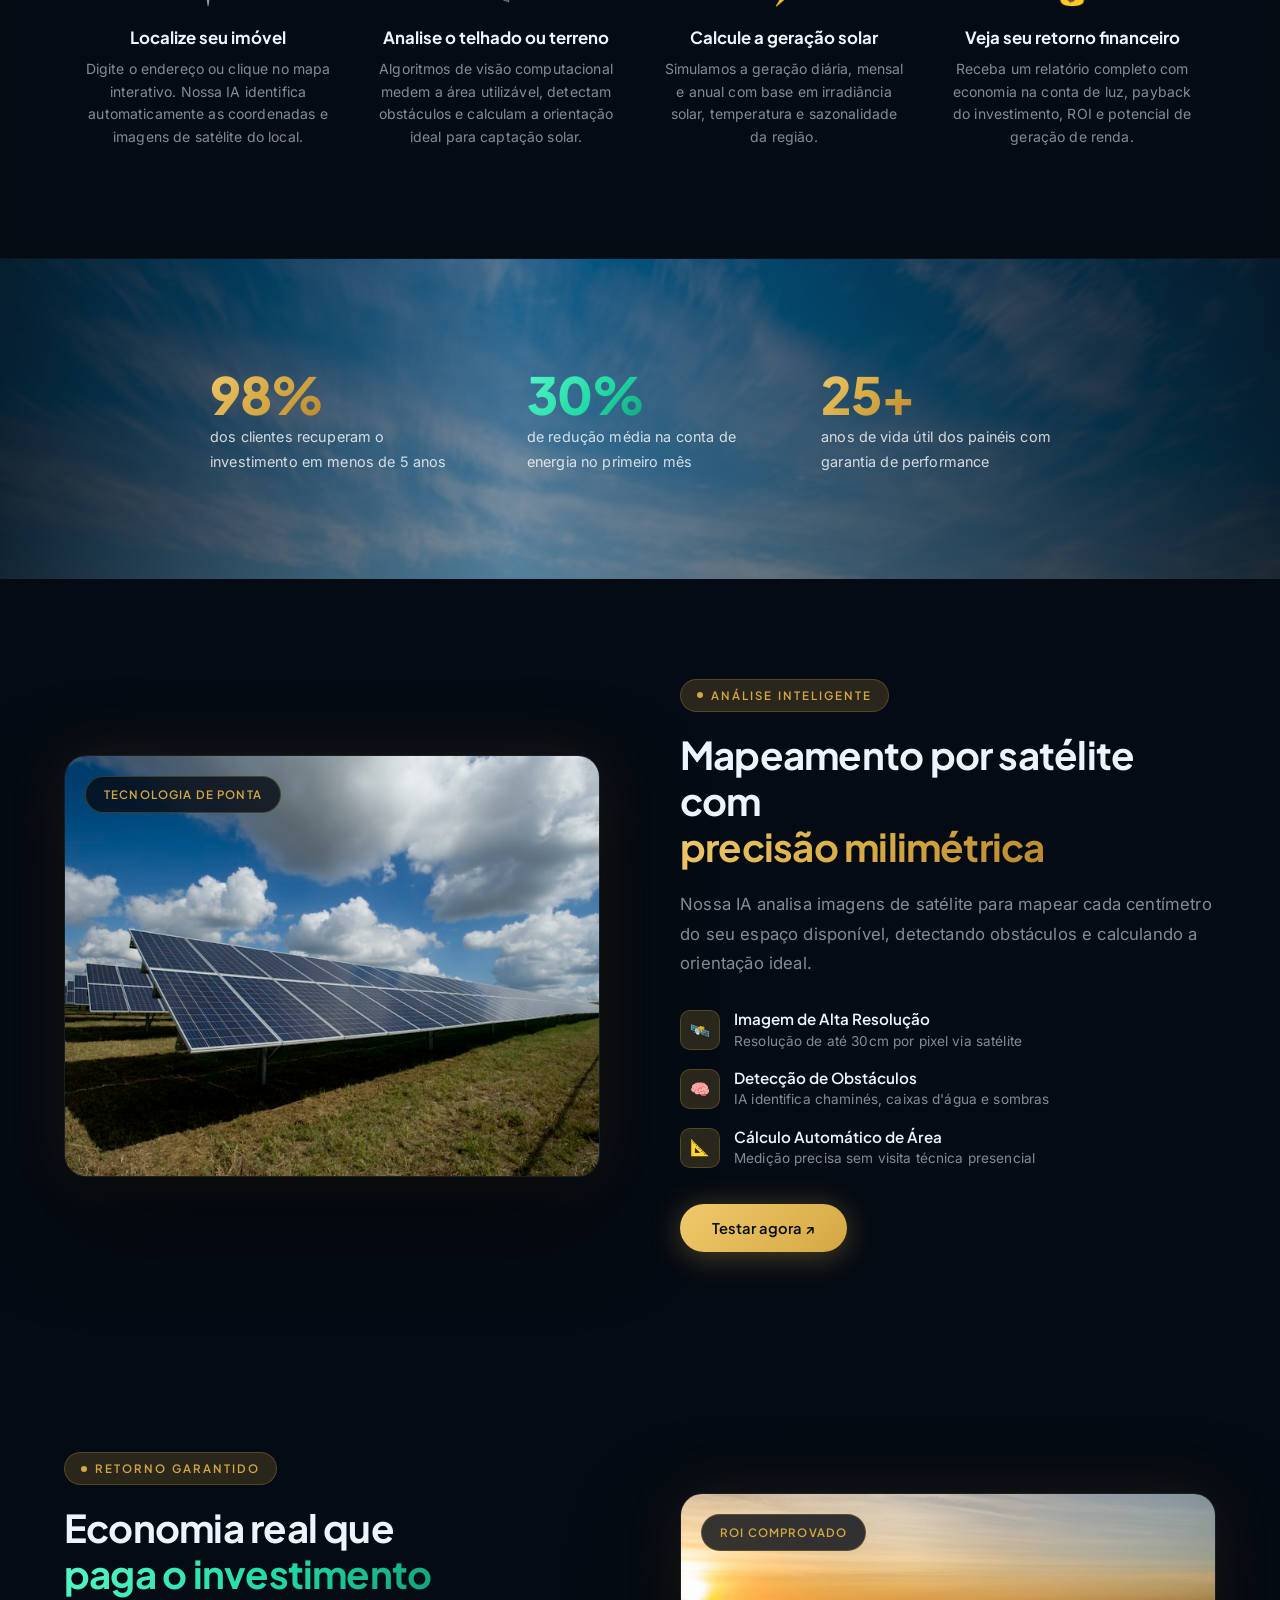
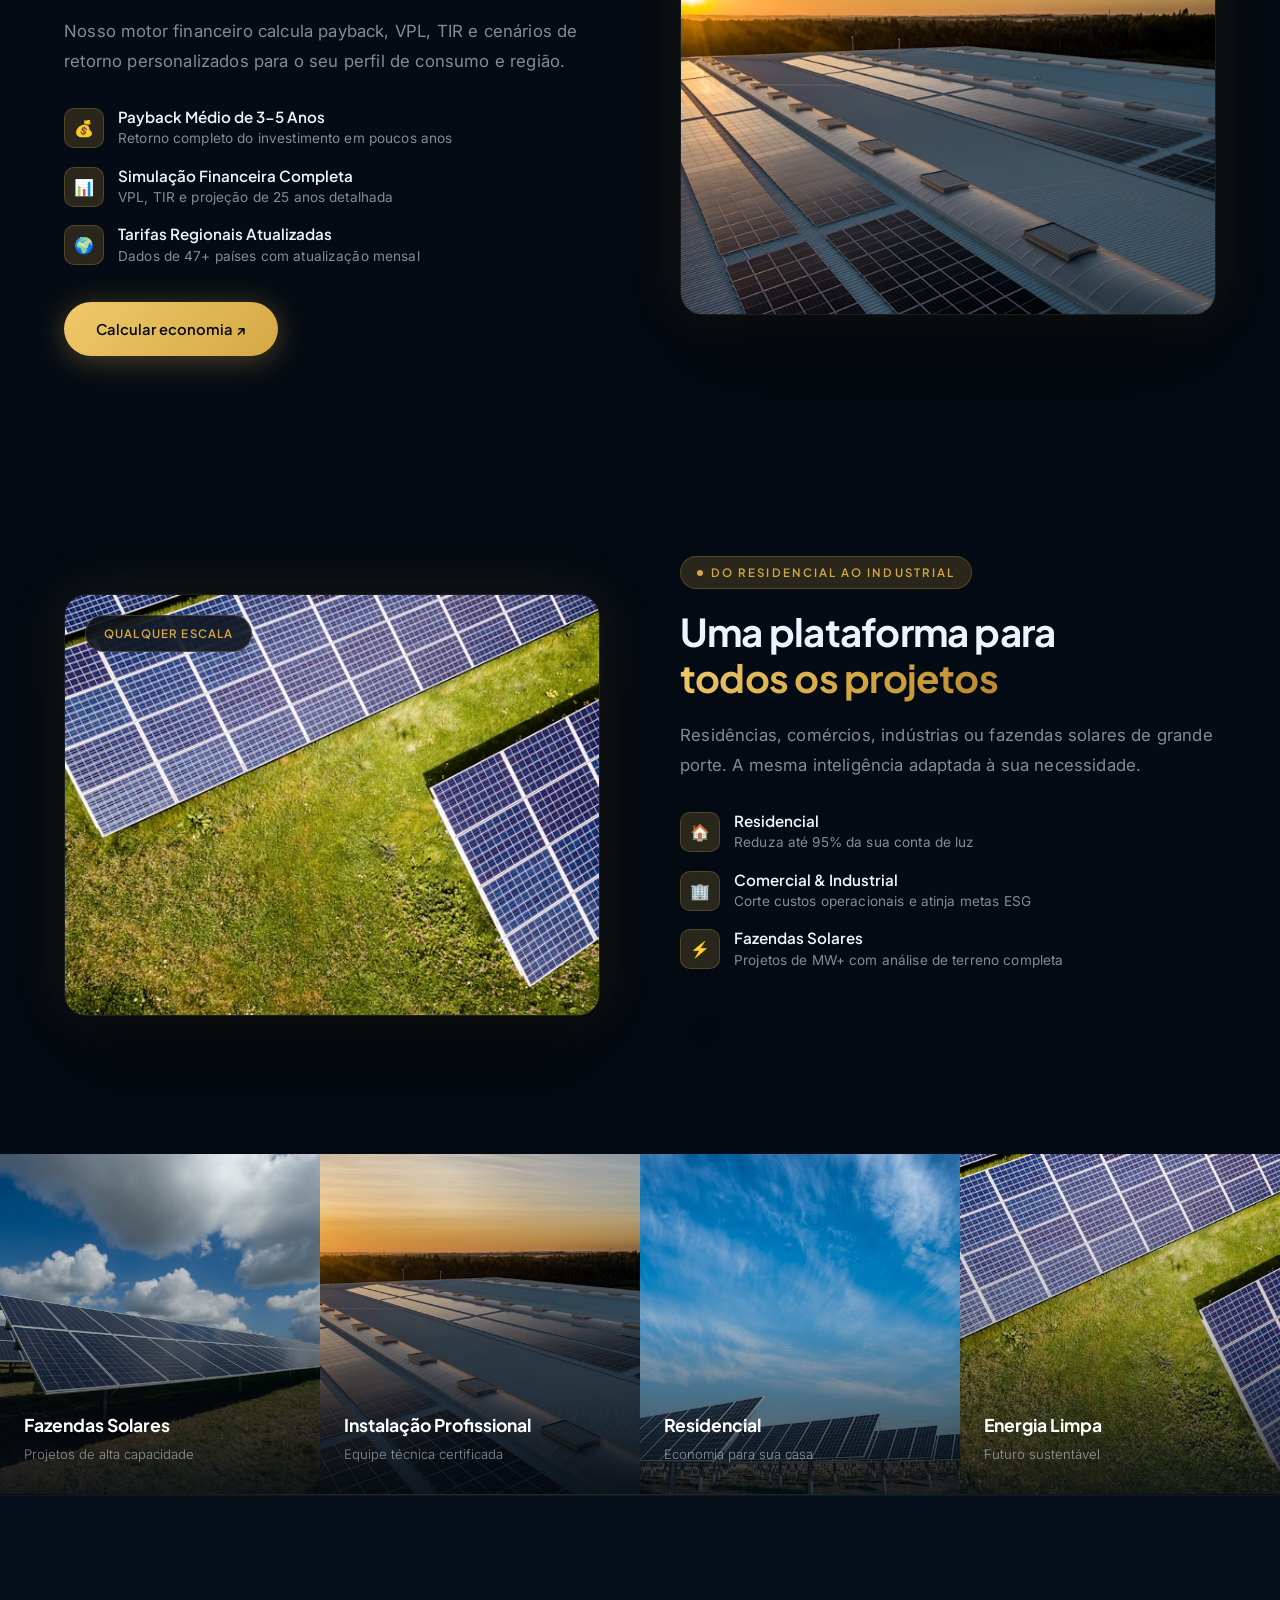
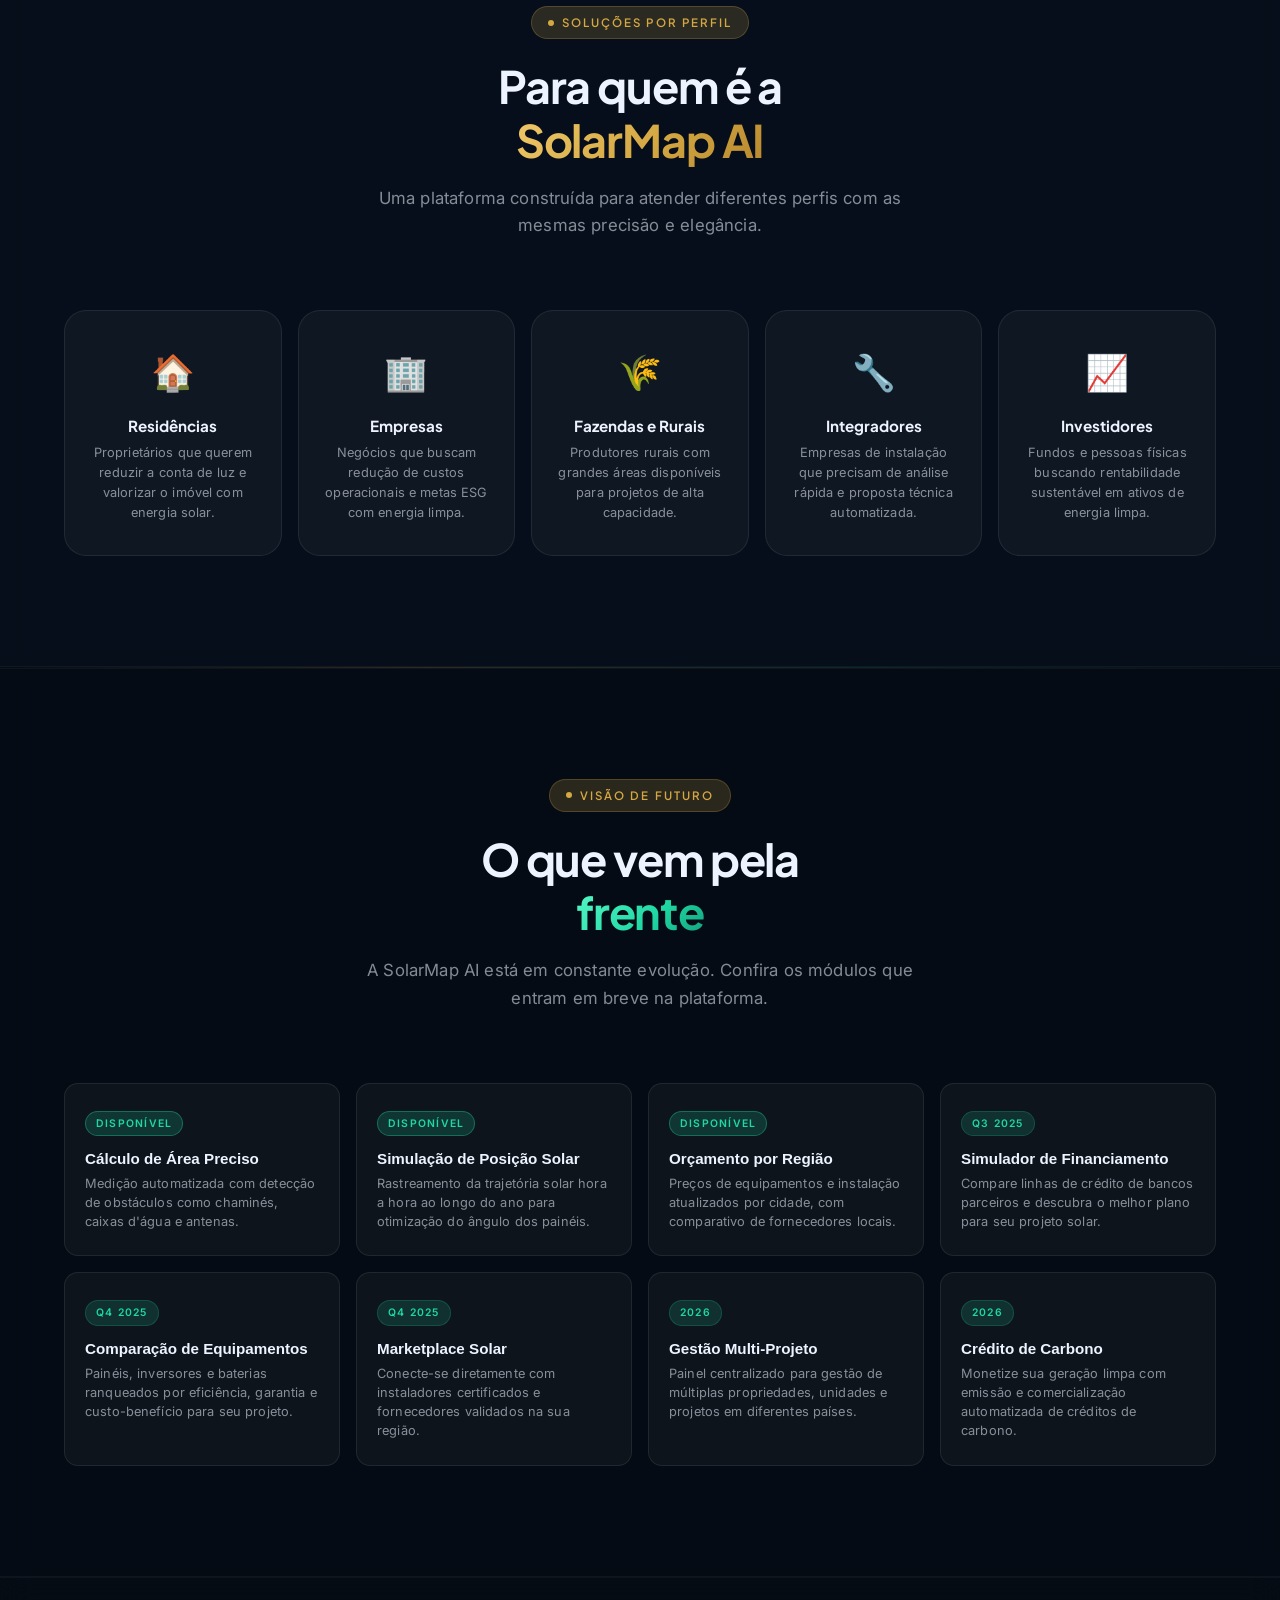
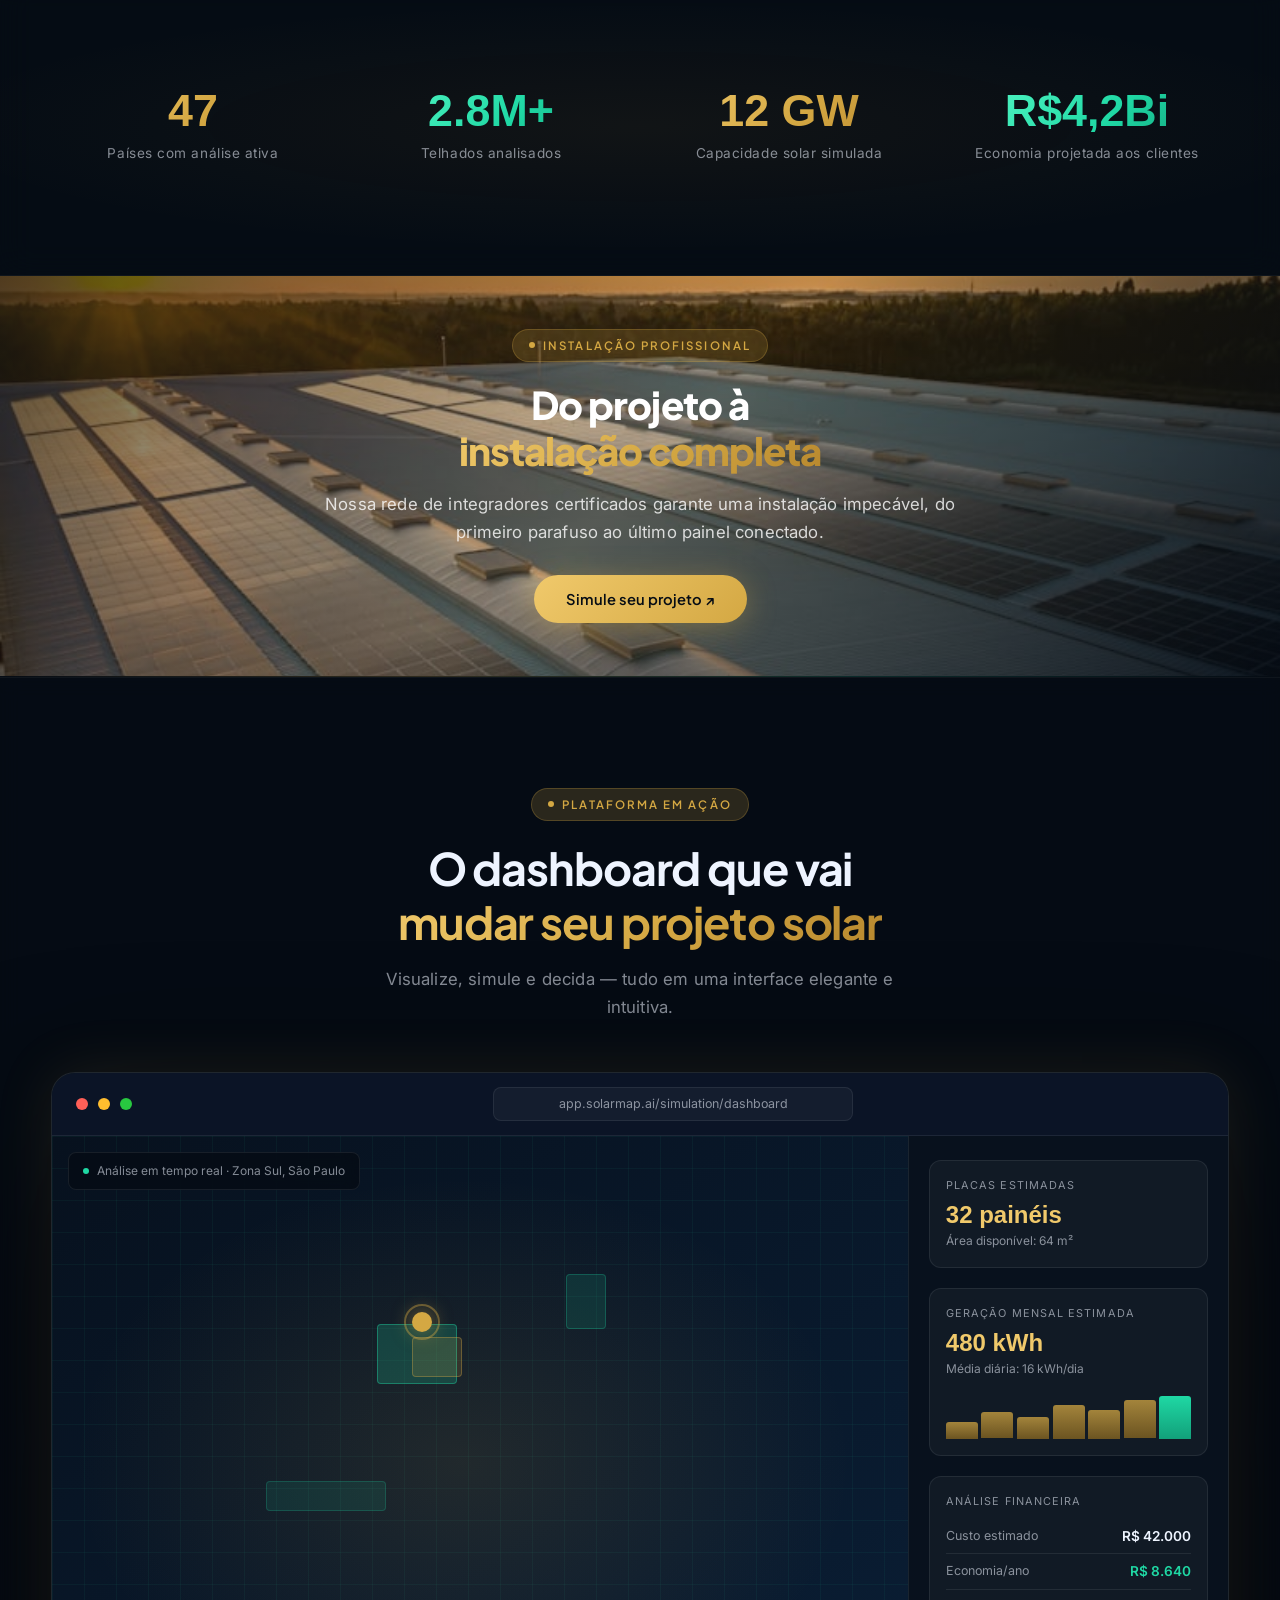
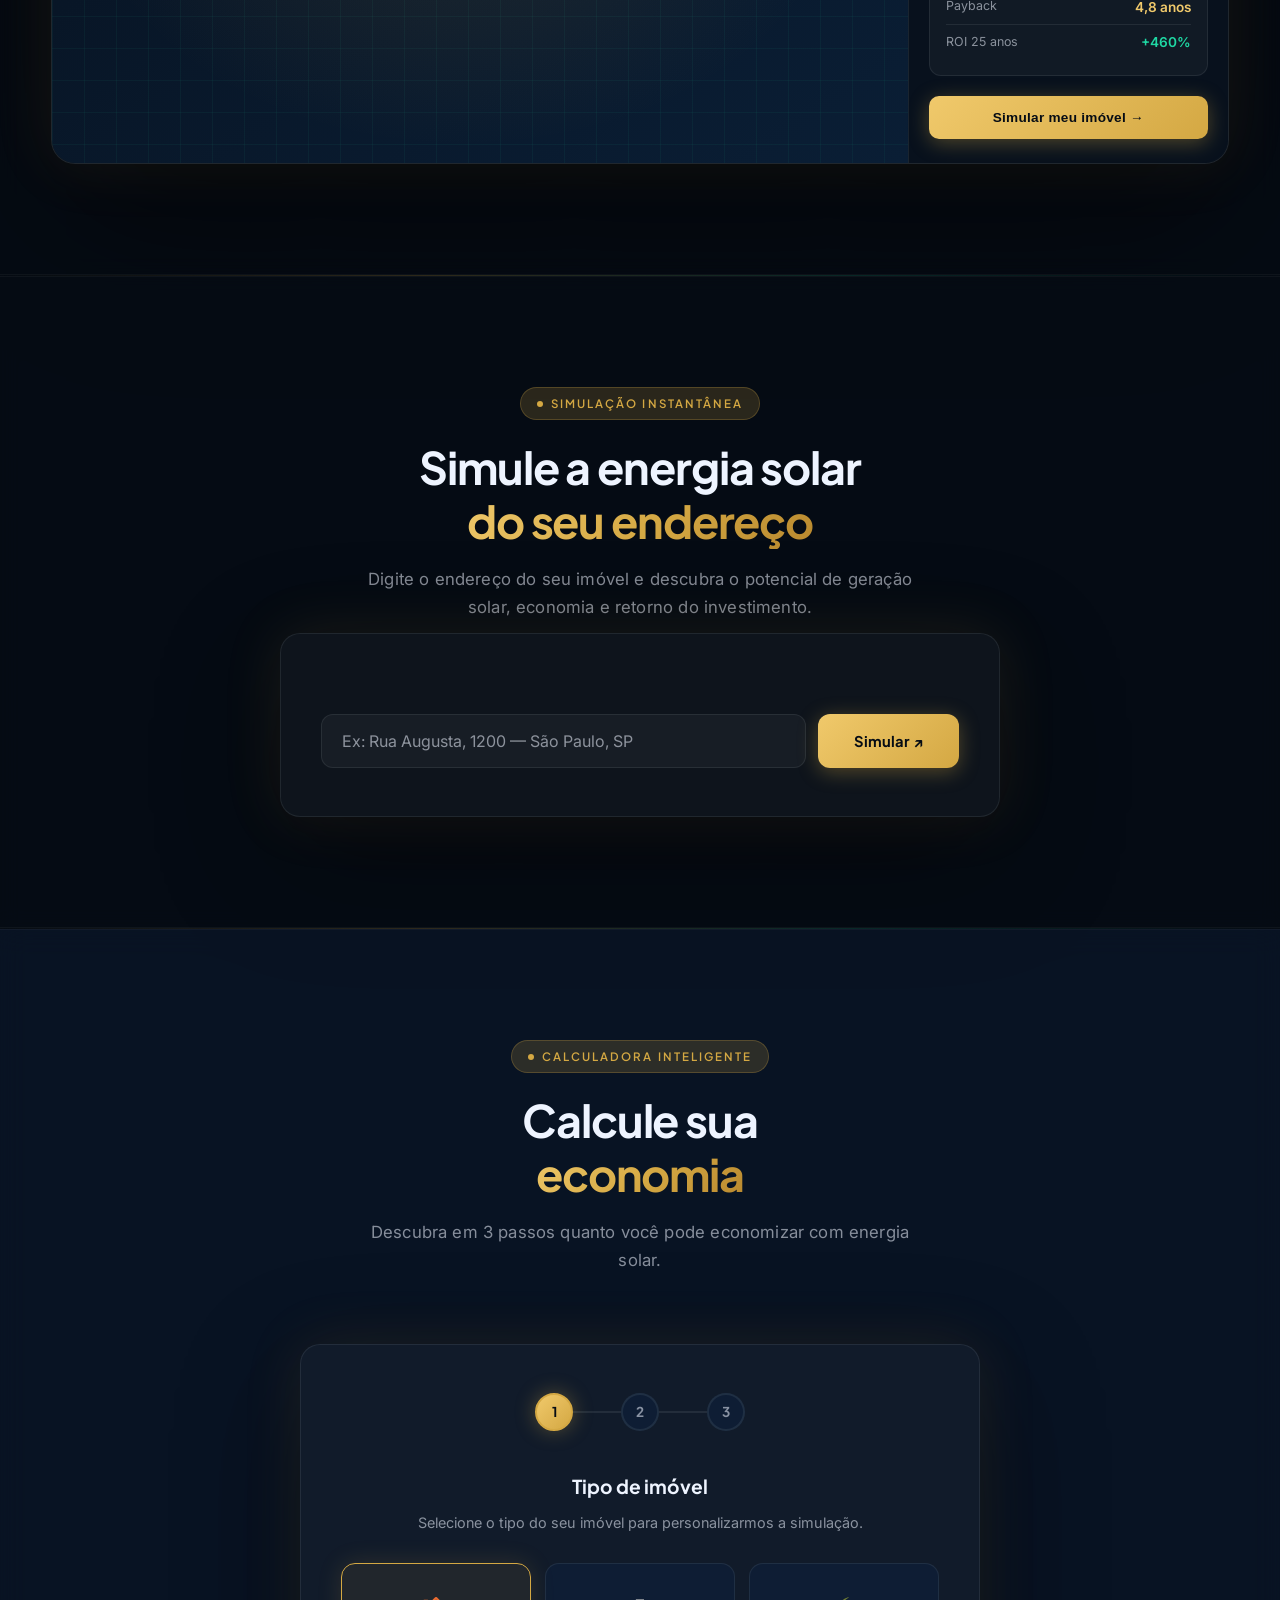
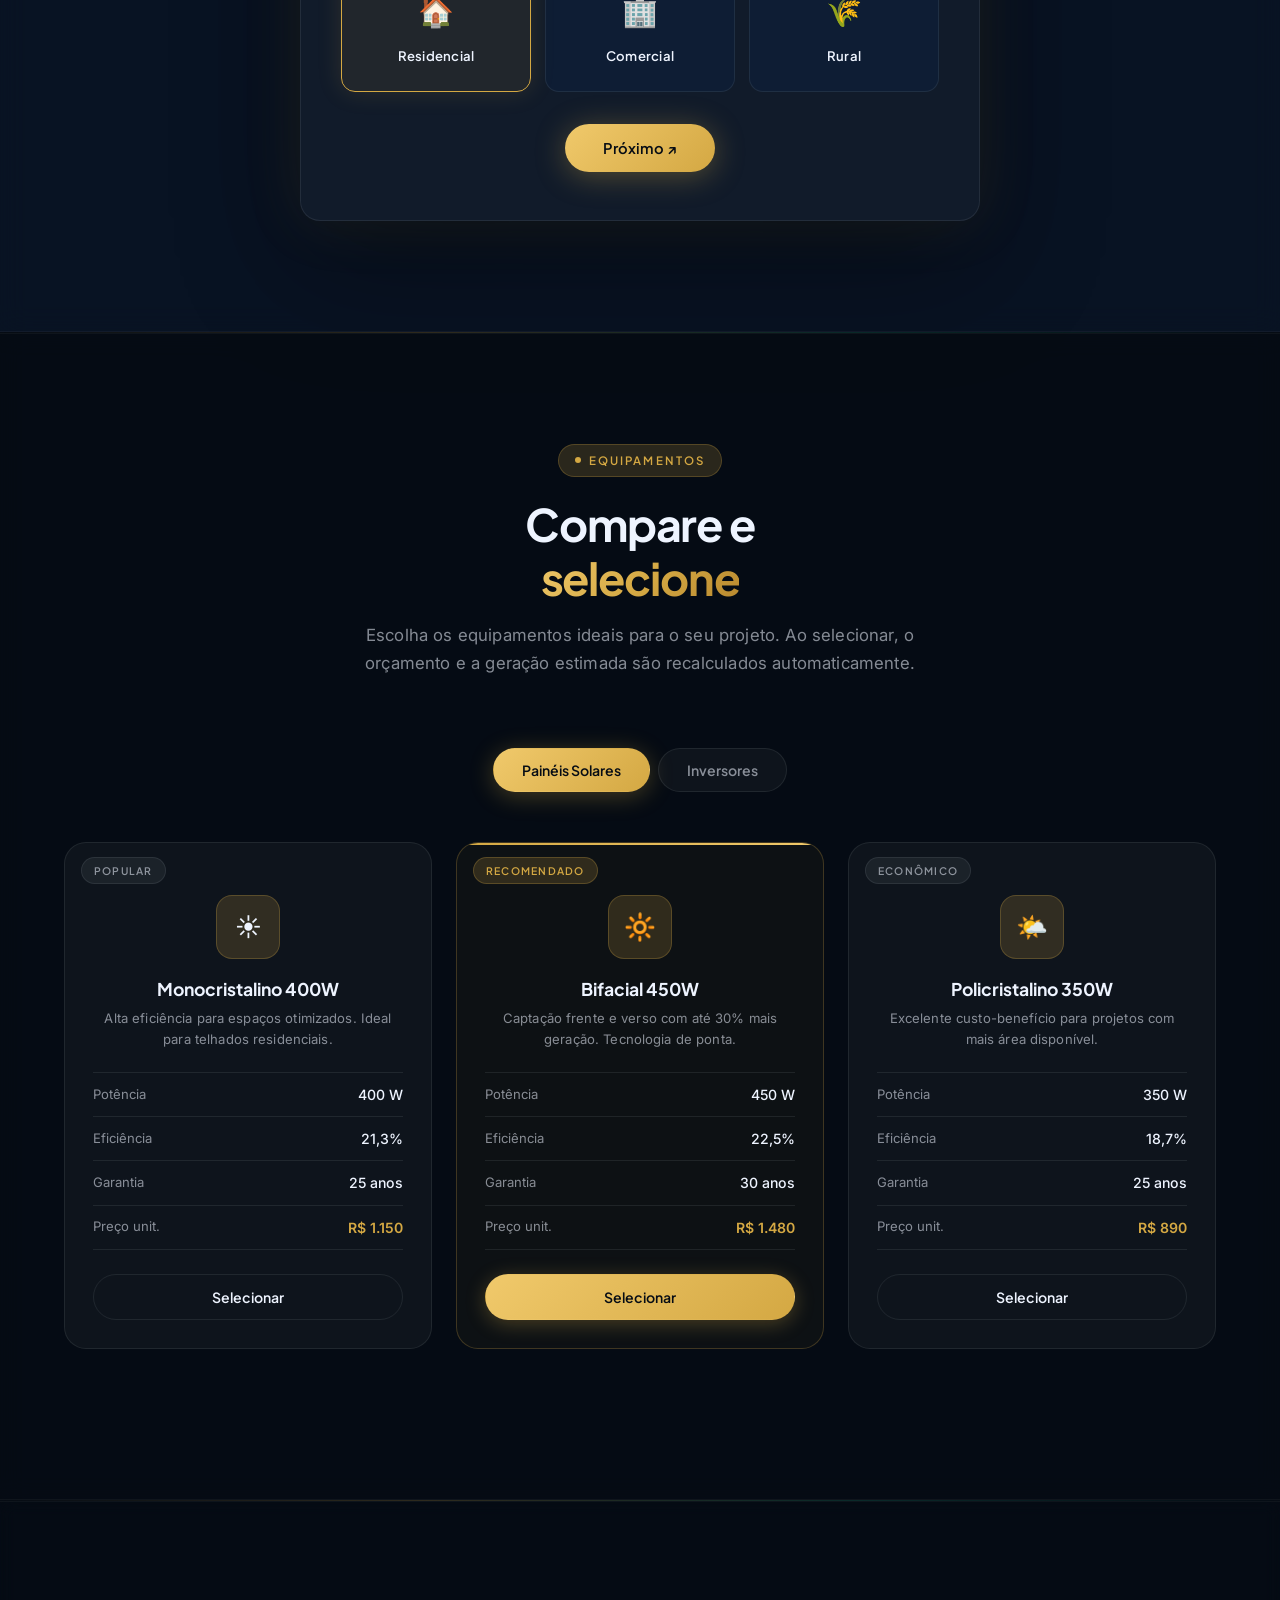
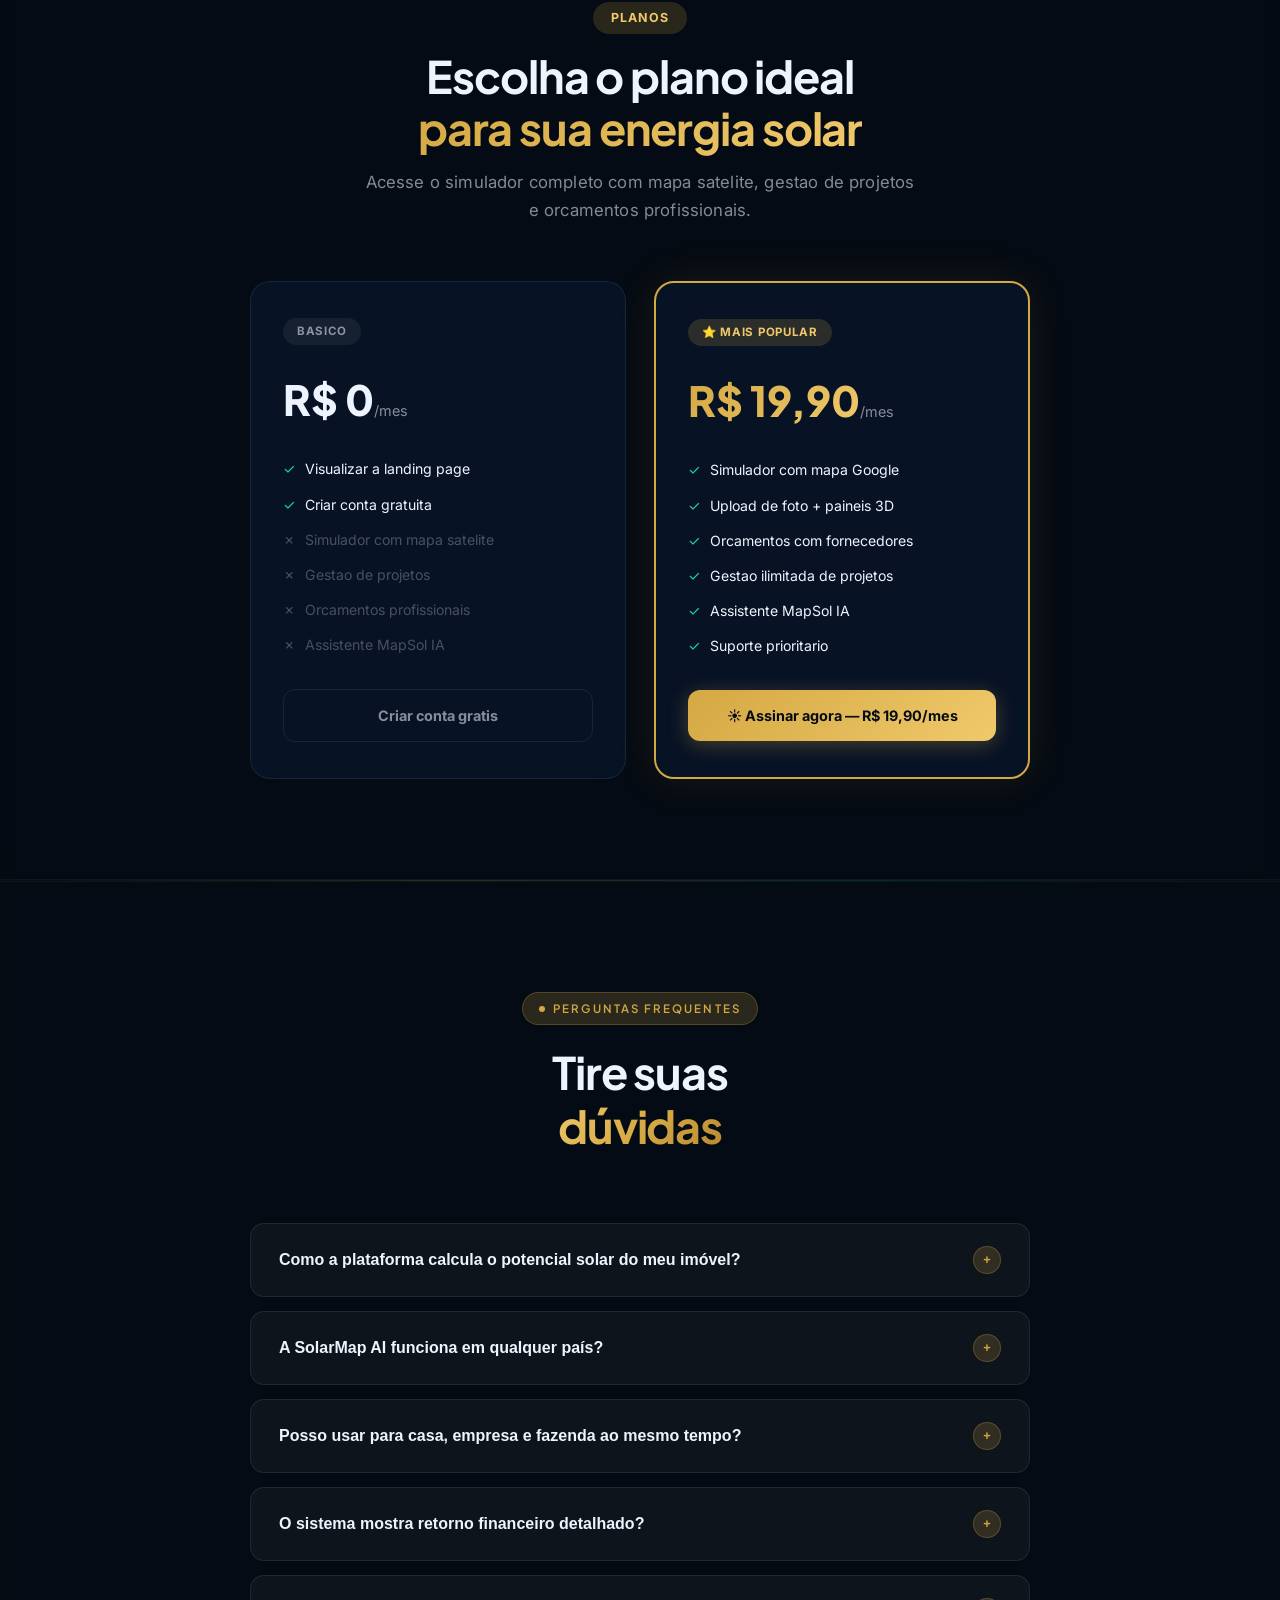
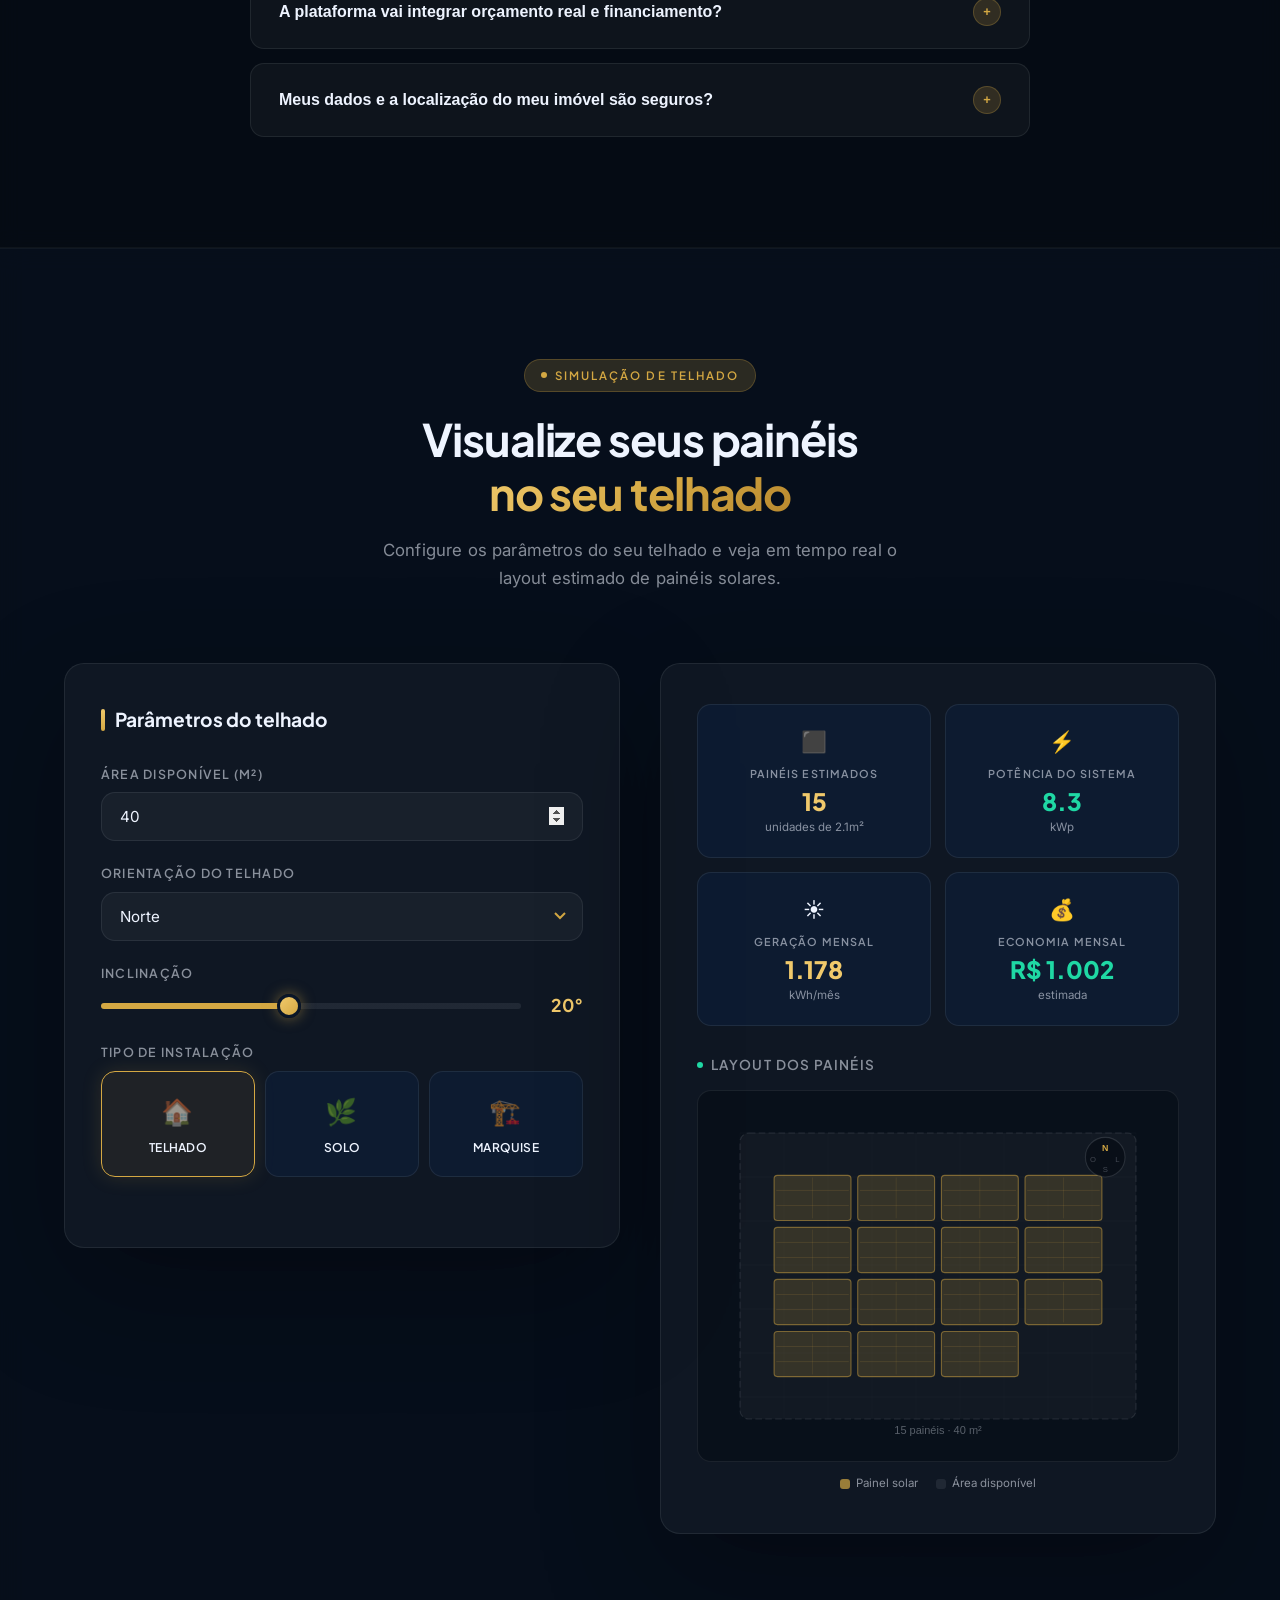
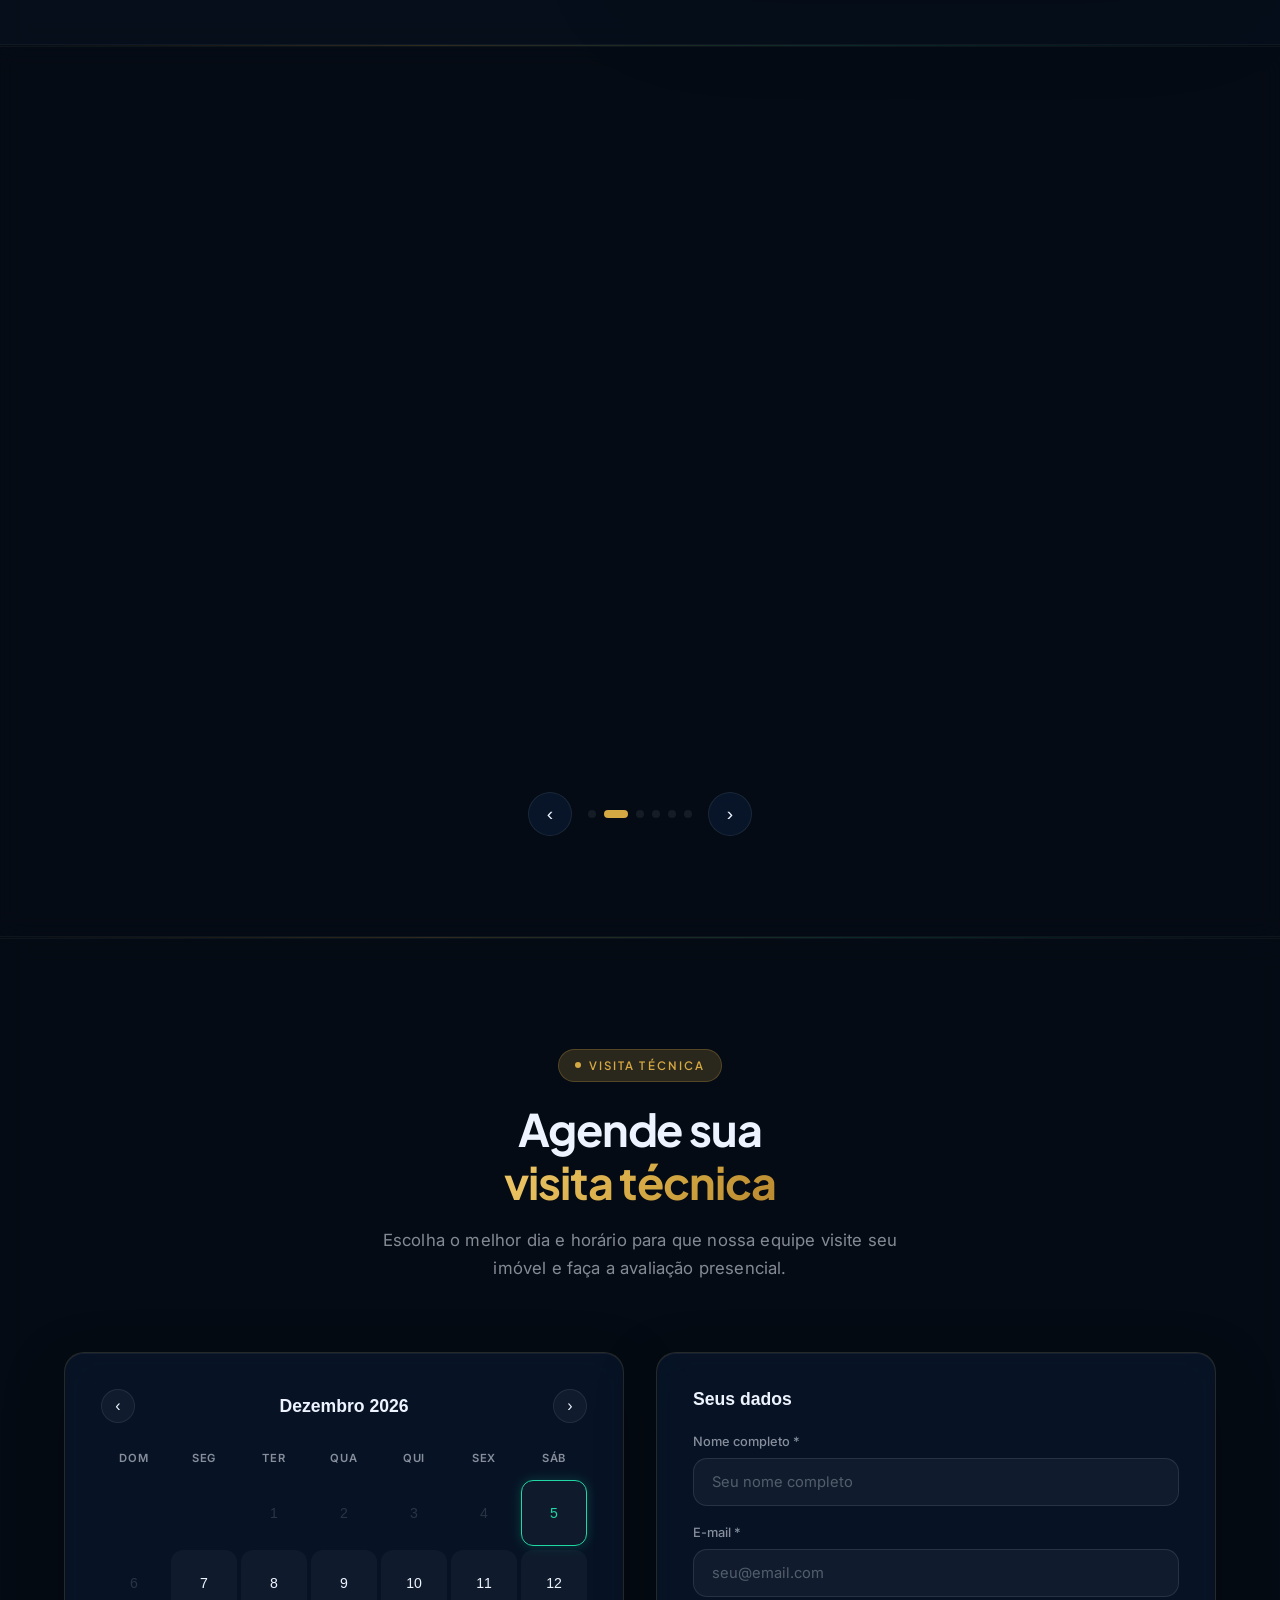
==== commit b78f0126: "Volta Solzinho e orbs no mobile — visual bonito sem travar - Solzinho volta a aparecer no mobile - O" ====
--- a/index.html
+++ b/index.html
@@ -2343,11 +2343,9 @@
 
 /* ══ MOBILE PERFORMANCE ══ */
 @media (max-width: 768px) {
-  *, *::before, *::after { backdrop-filter: blur(4px) !important; -webkit-backdrop-filter: blur(4px) !important; }
-  .energy-orbs .orb { animation-duration: 20s !important; }
-  .cosmic-stars { opacity: 0.3 !important; }
-  .particle { display: none !important; }
-  #solzinhoFloat { display: none !important; }
+  *, *::before, *::after { backdrop-filter: blur(6px) !important; -webkit-backdrop-filter: blur(6px) !important; }
+  .energy-orbs .orb { animation-duration: 18s !important; }
+  .cosmic-stars { opacity: 0.6 !important; }
 }
 @media (prefers-reduced-motion: reduce) {
   *, *::before, *::after { animation: none !important; transition: none !important; }
@@ -5347,7 +5345,7 @@
   if (!container) return;
   const types = ['orb--gold','orb--green','orb--white','orb--orange','orb--blue'];
   const isMobile = window.innerWidth < 768;
-  const total = isMobile ? 20 : 120;
+  const total = isMobile ? 50 : 150;
 
   for (let i = 0; i < total; i++) {
     const orb = document.createElement('div');
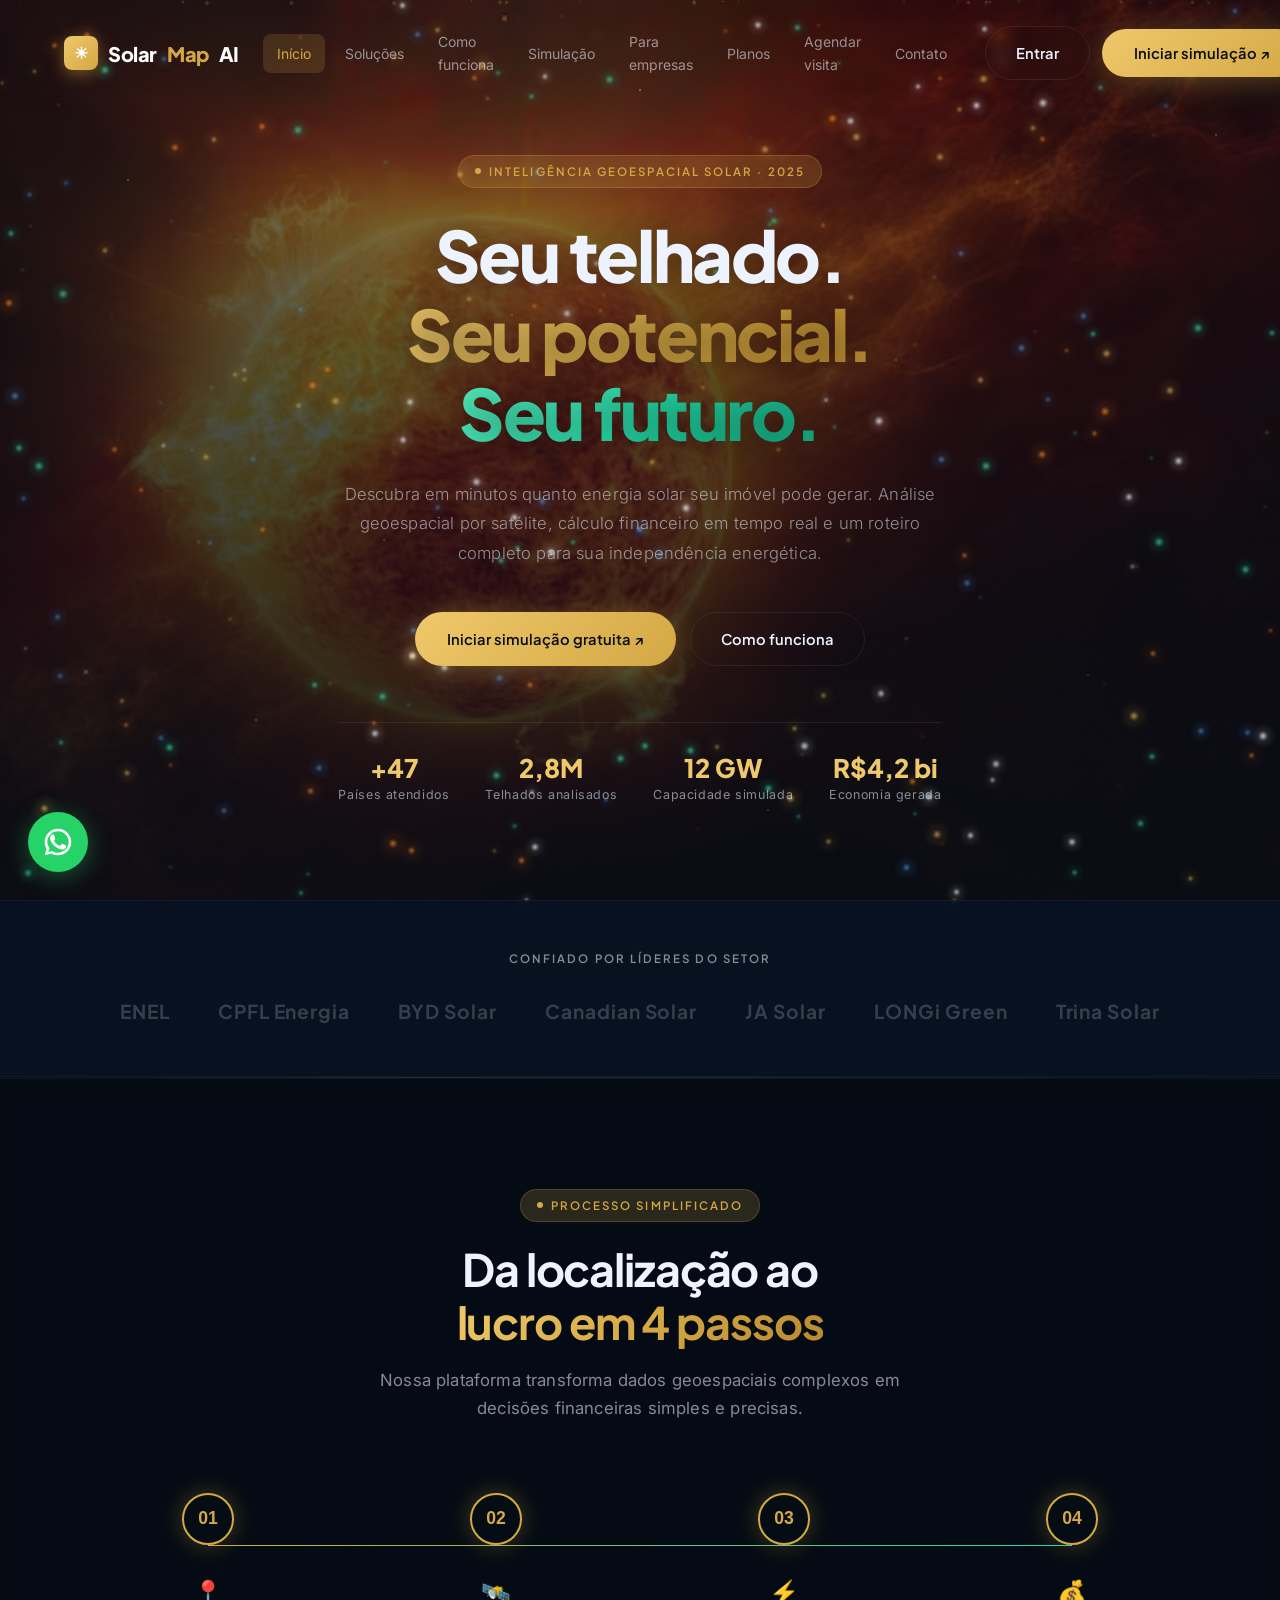
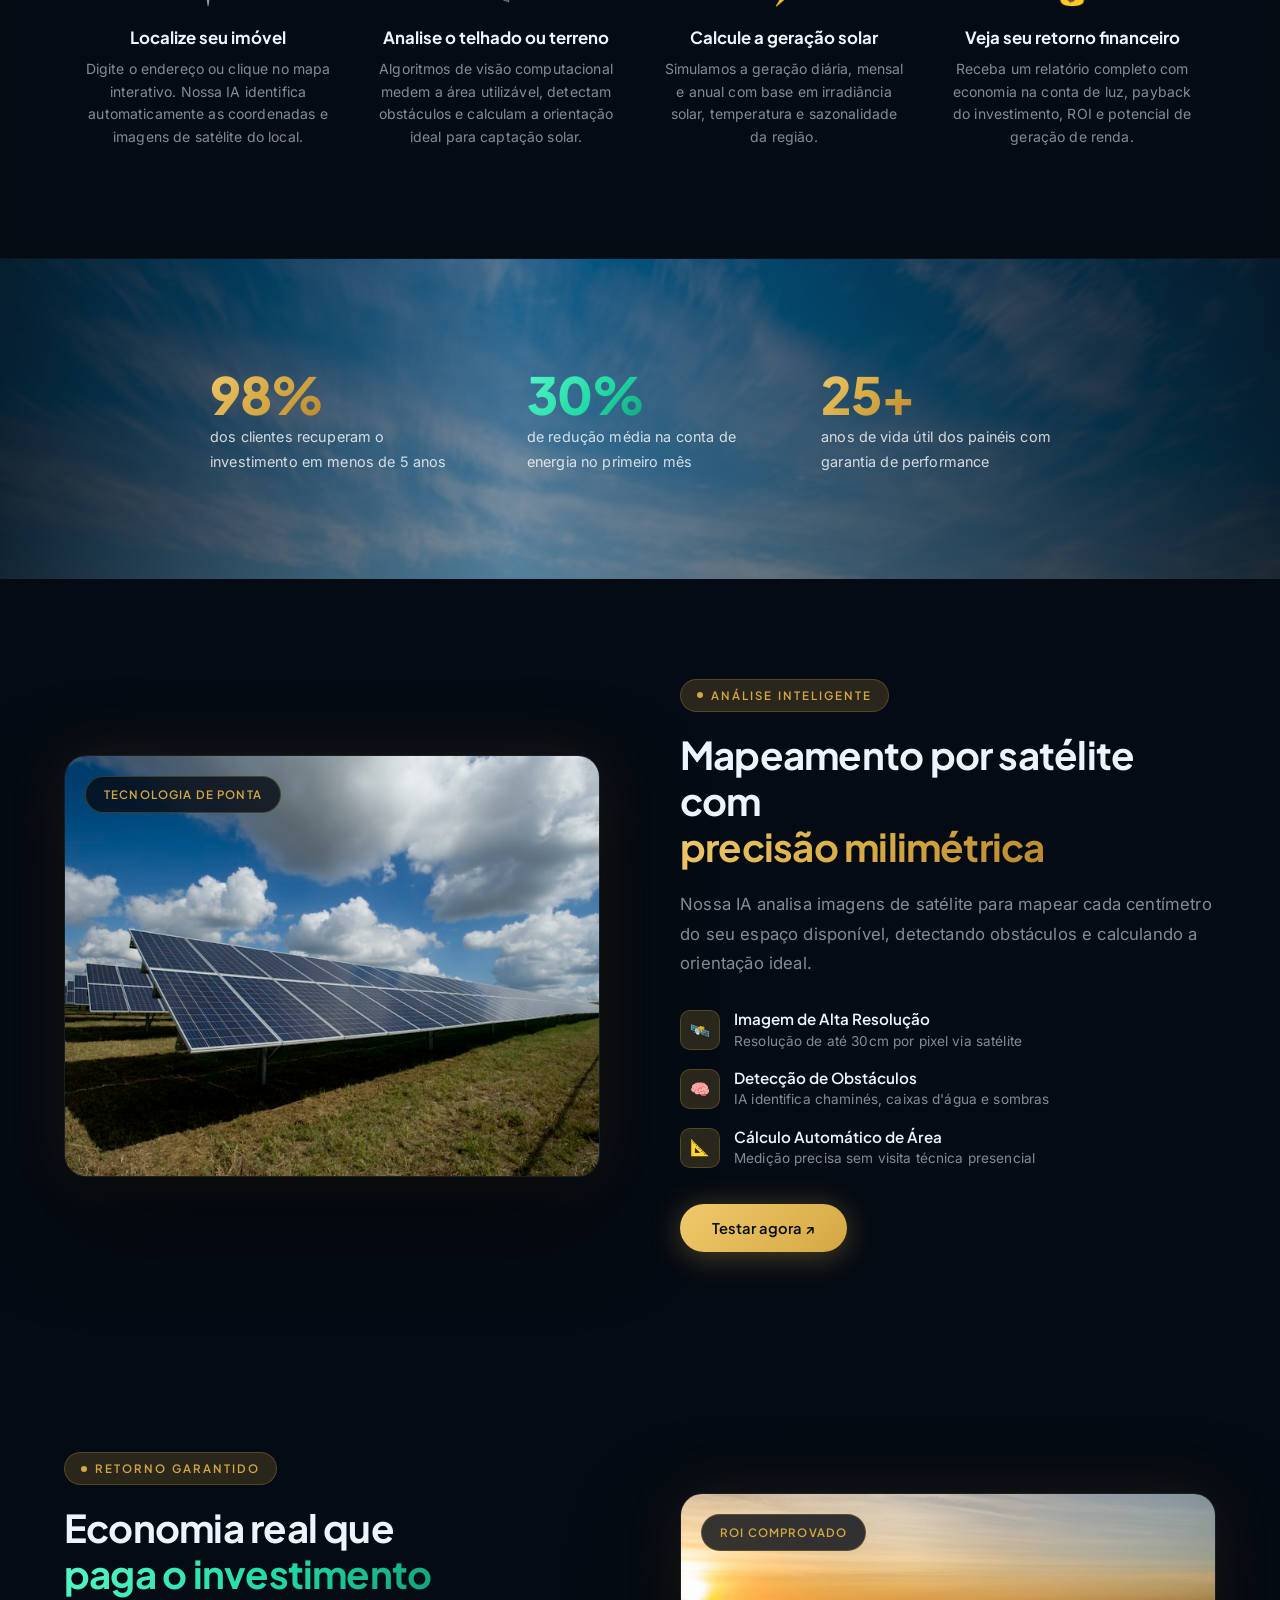
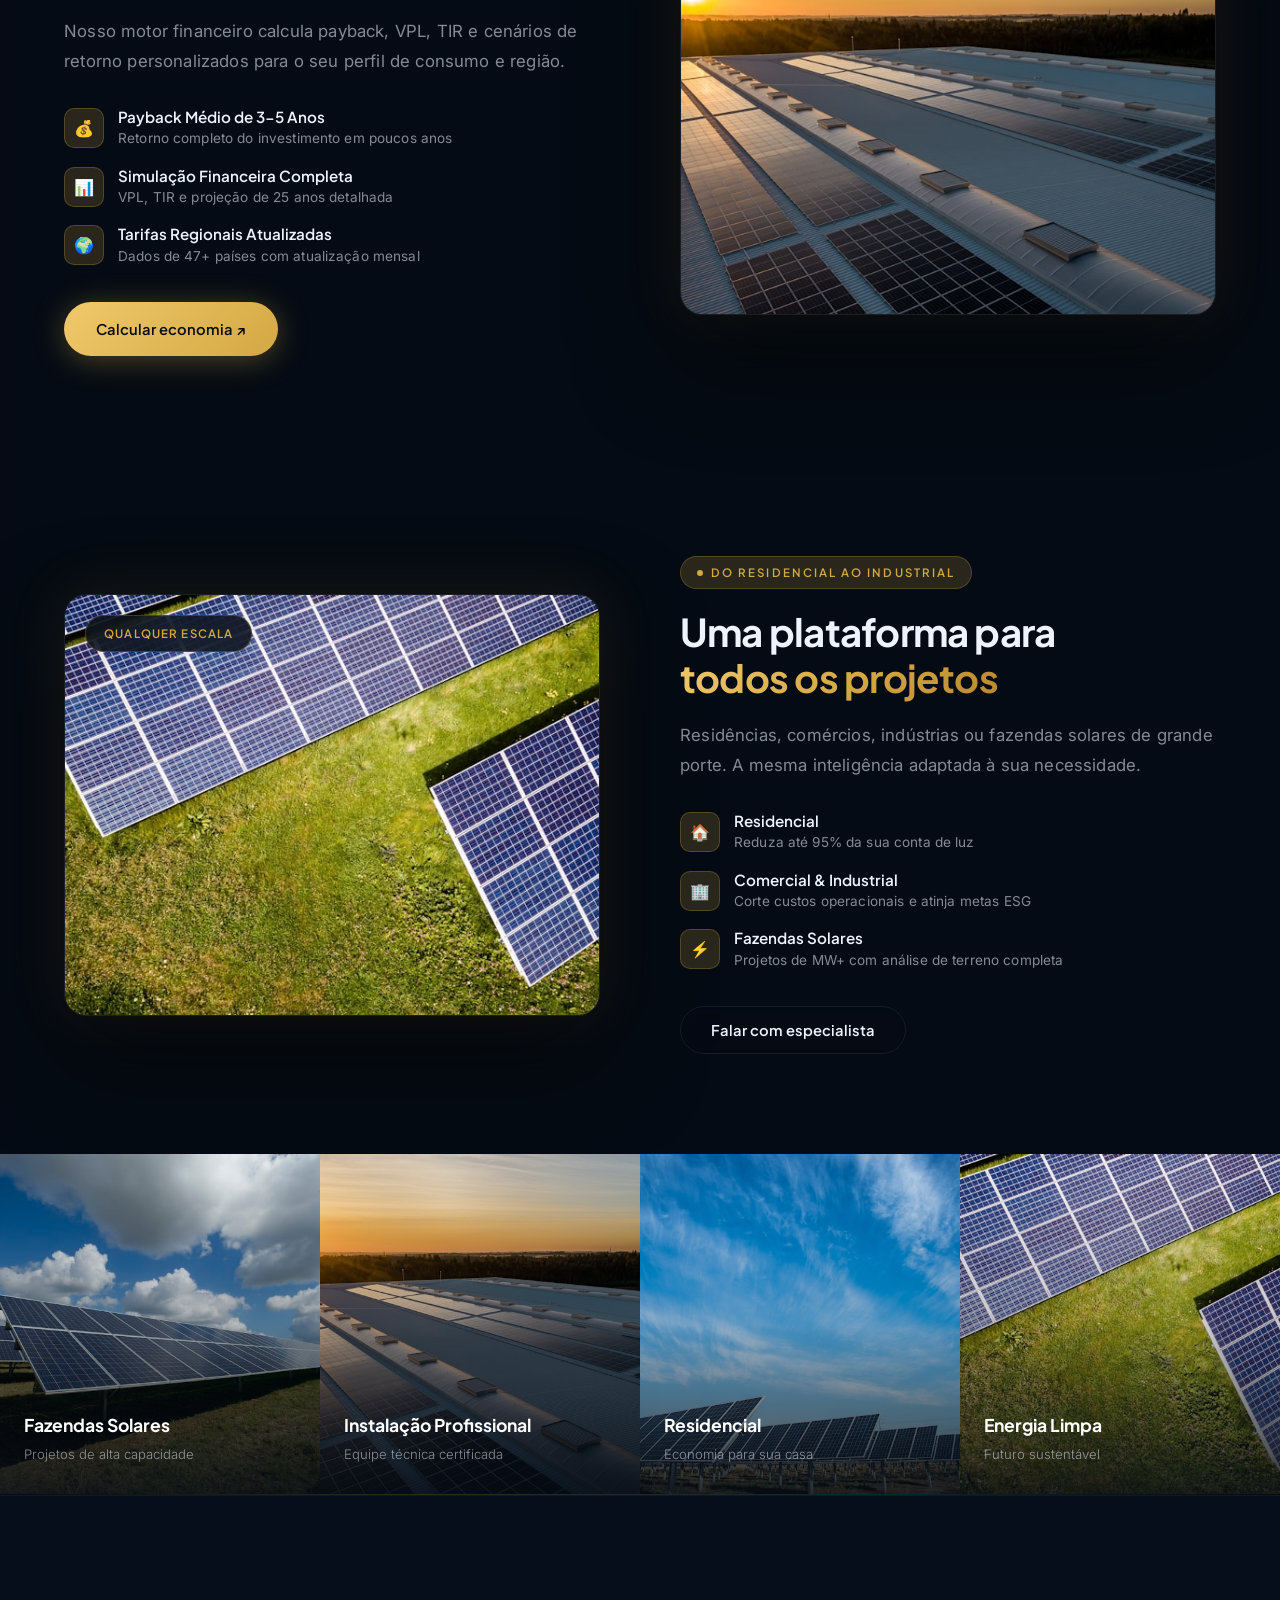
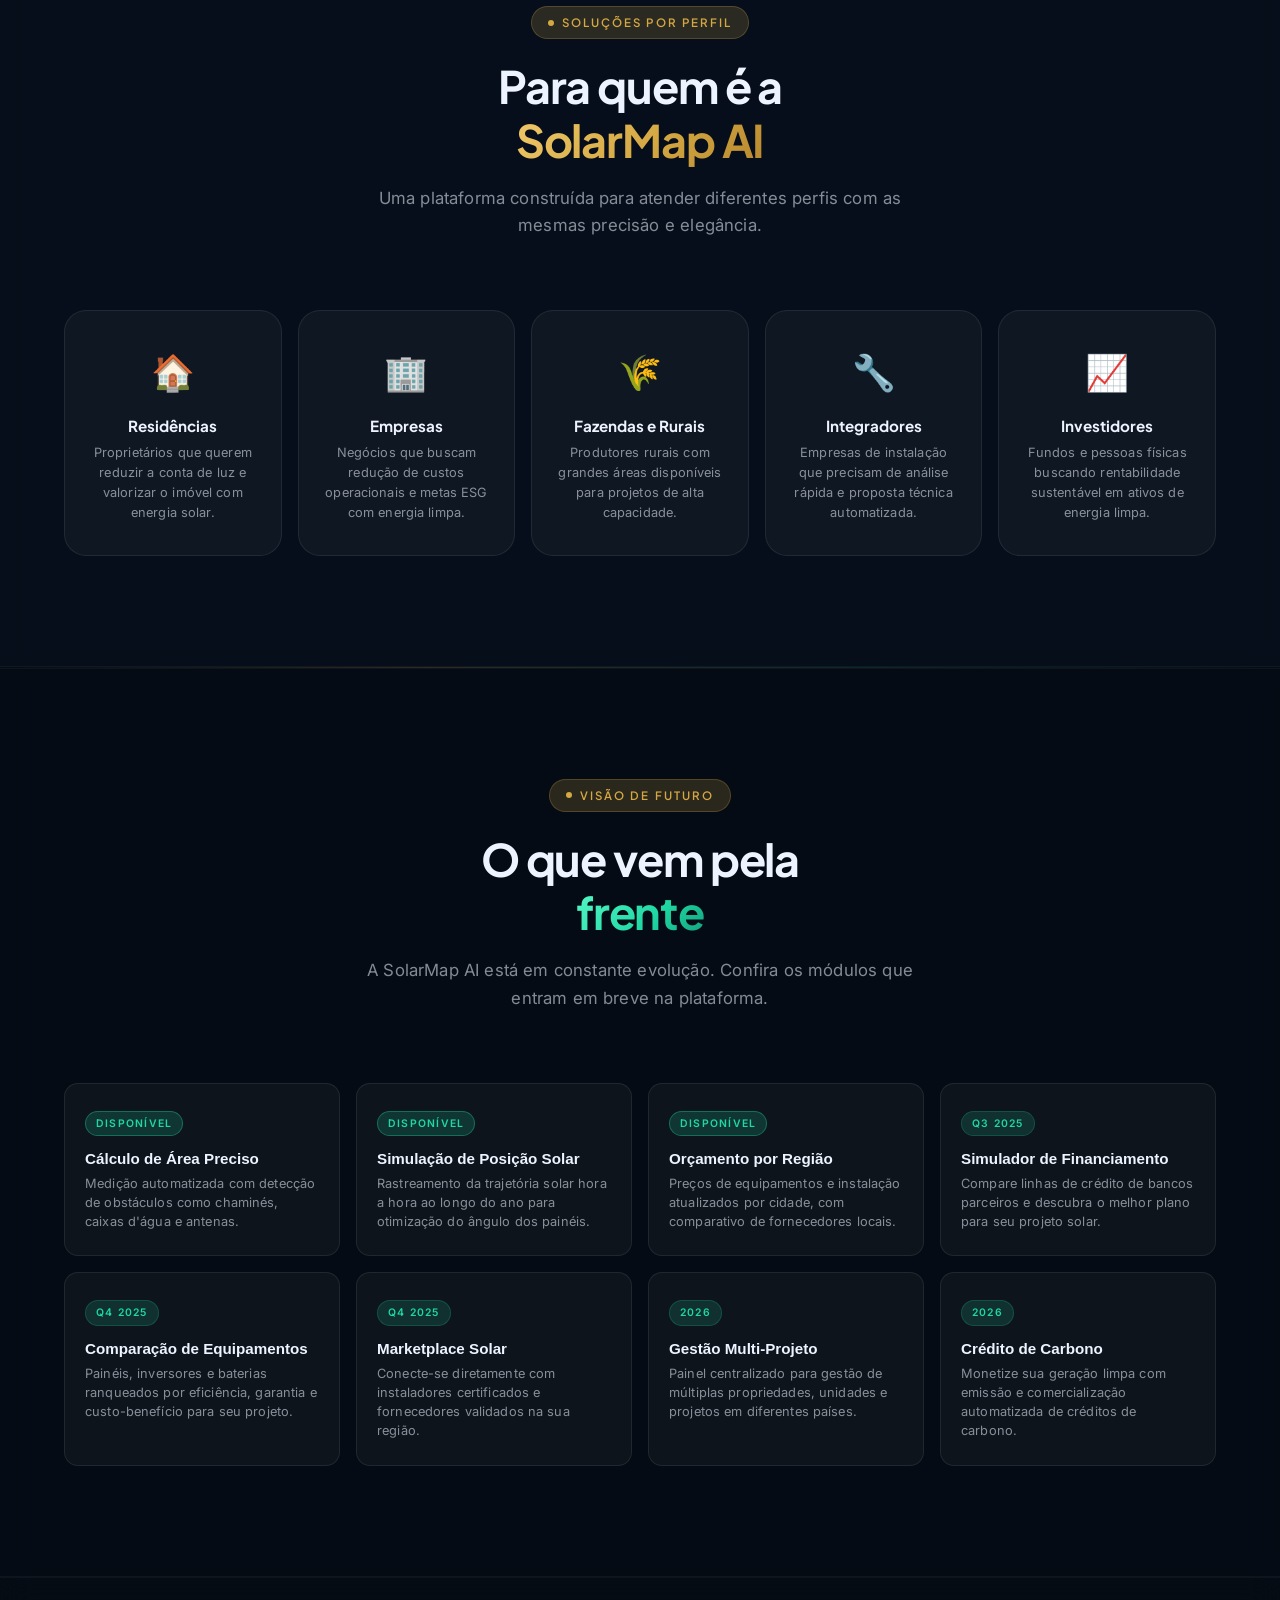
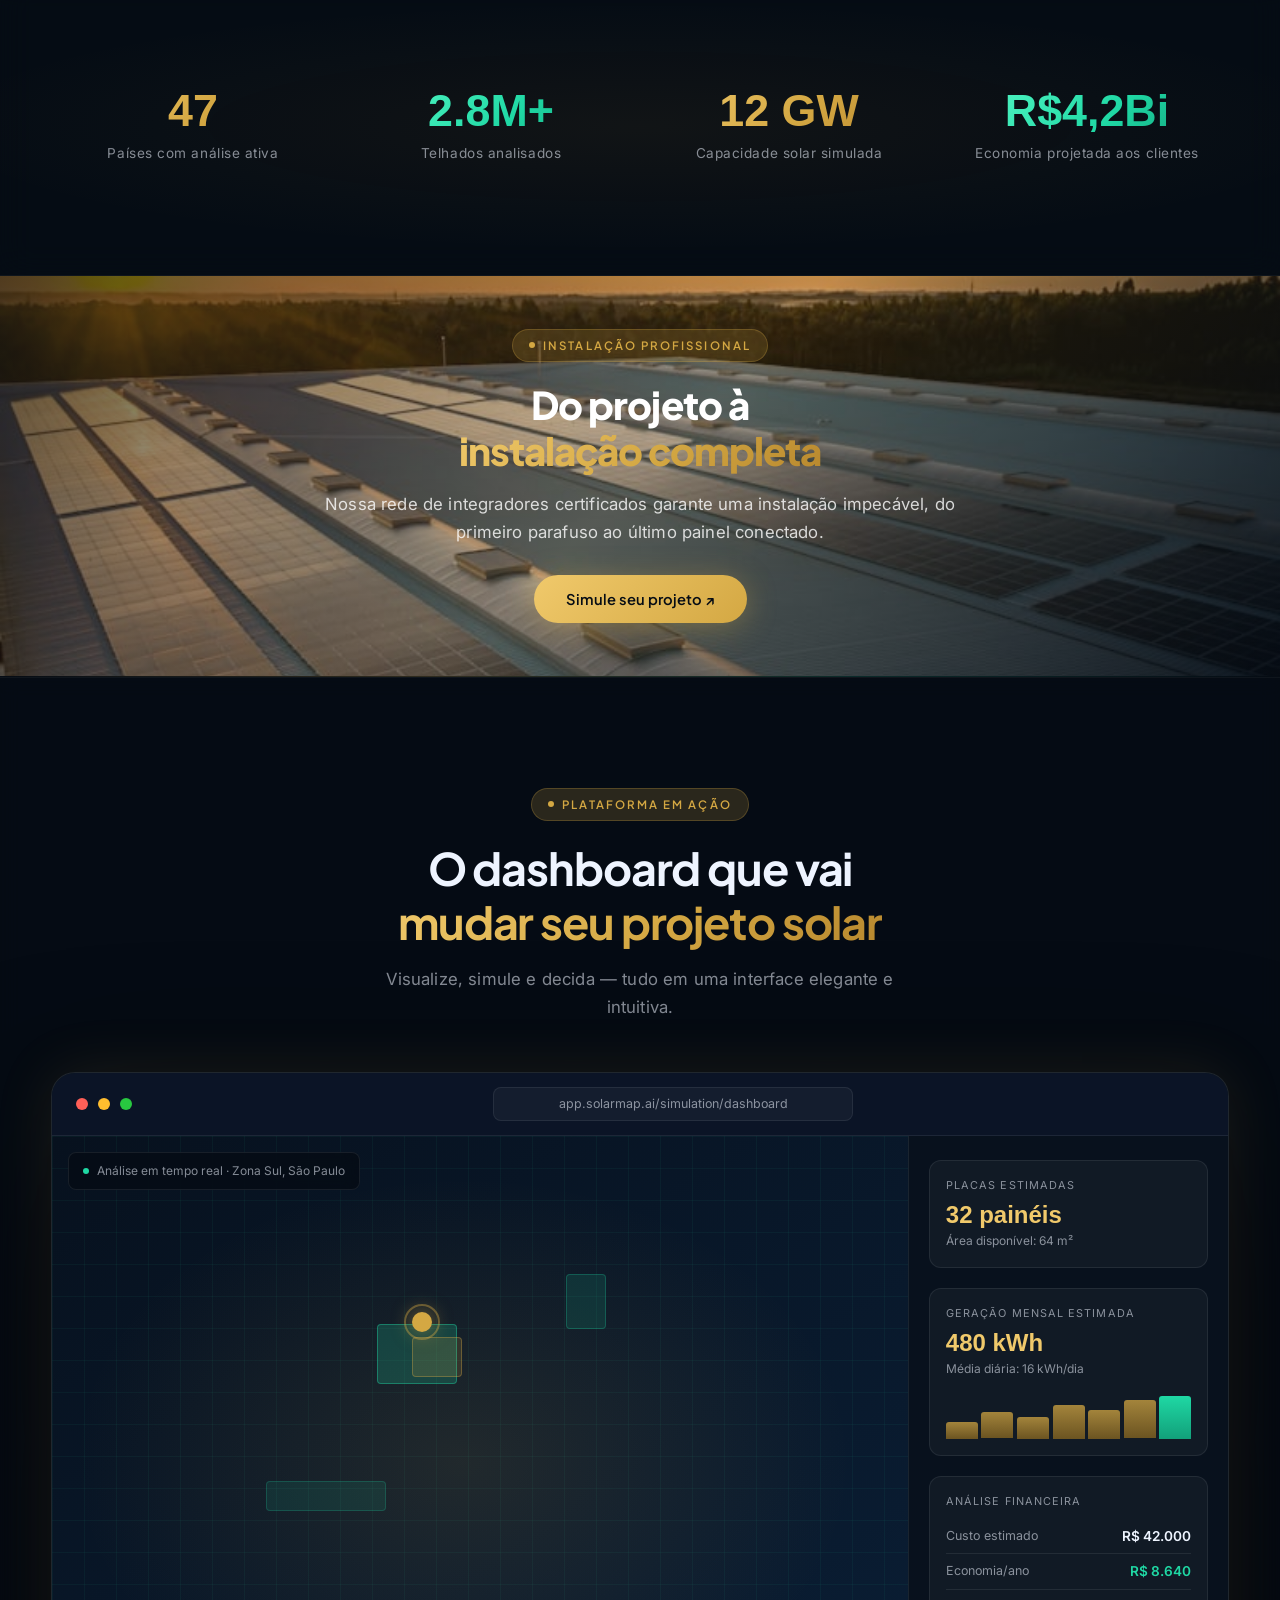
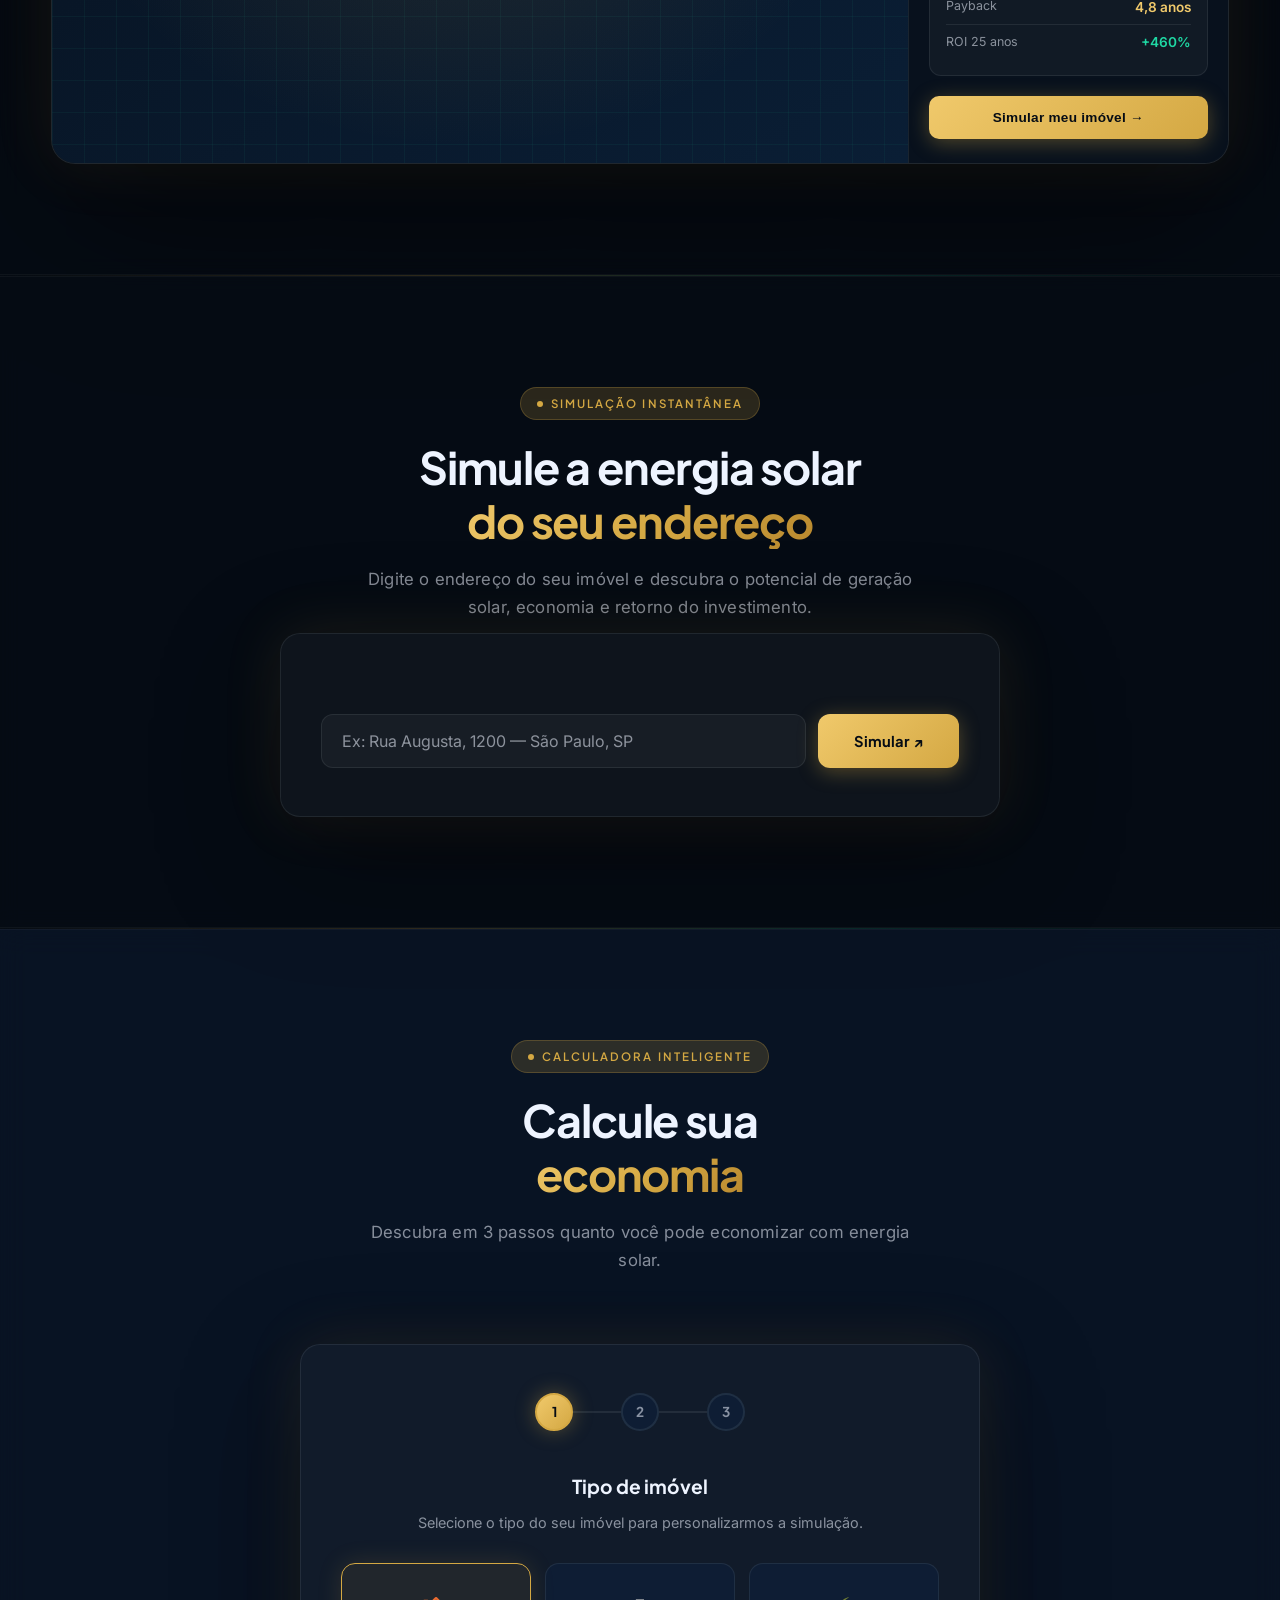
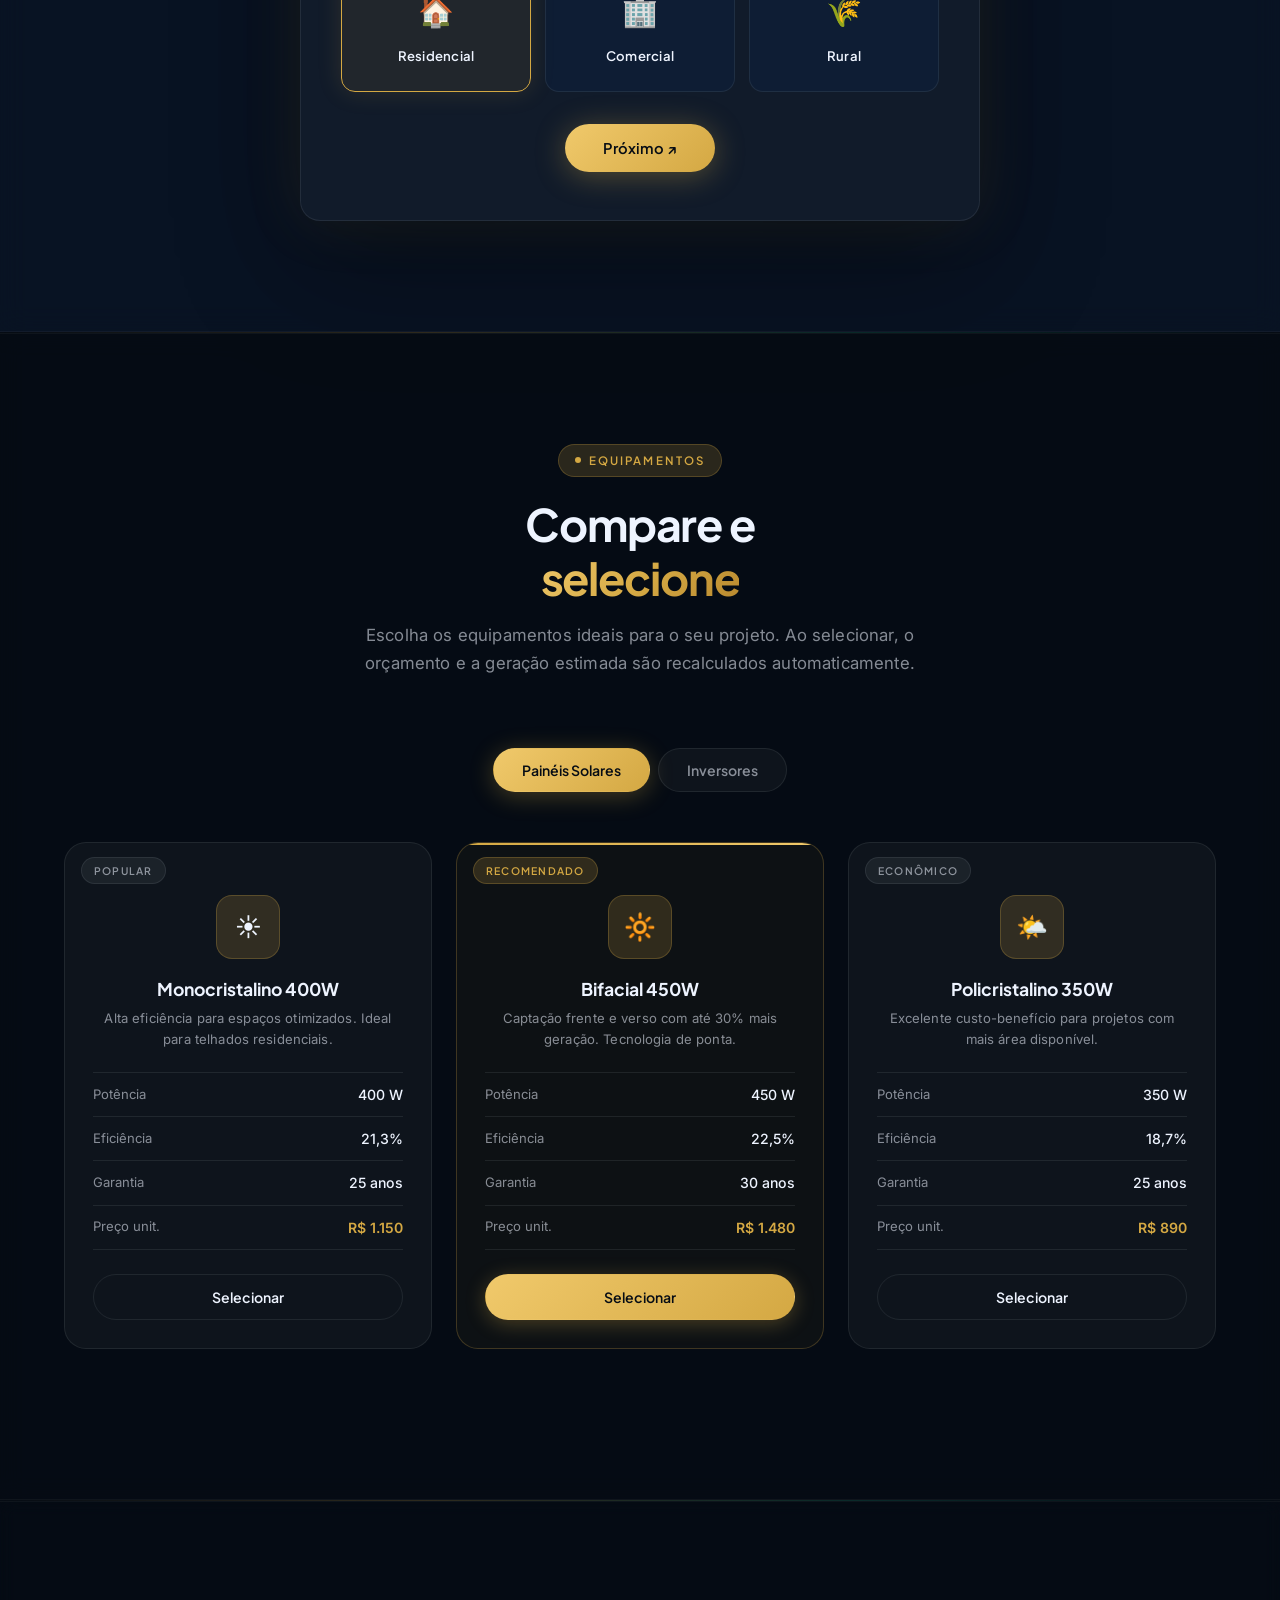
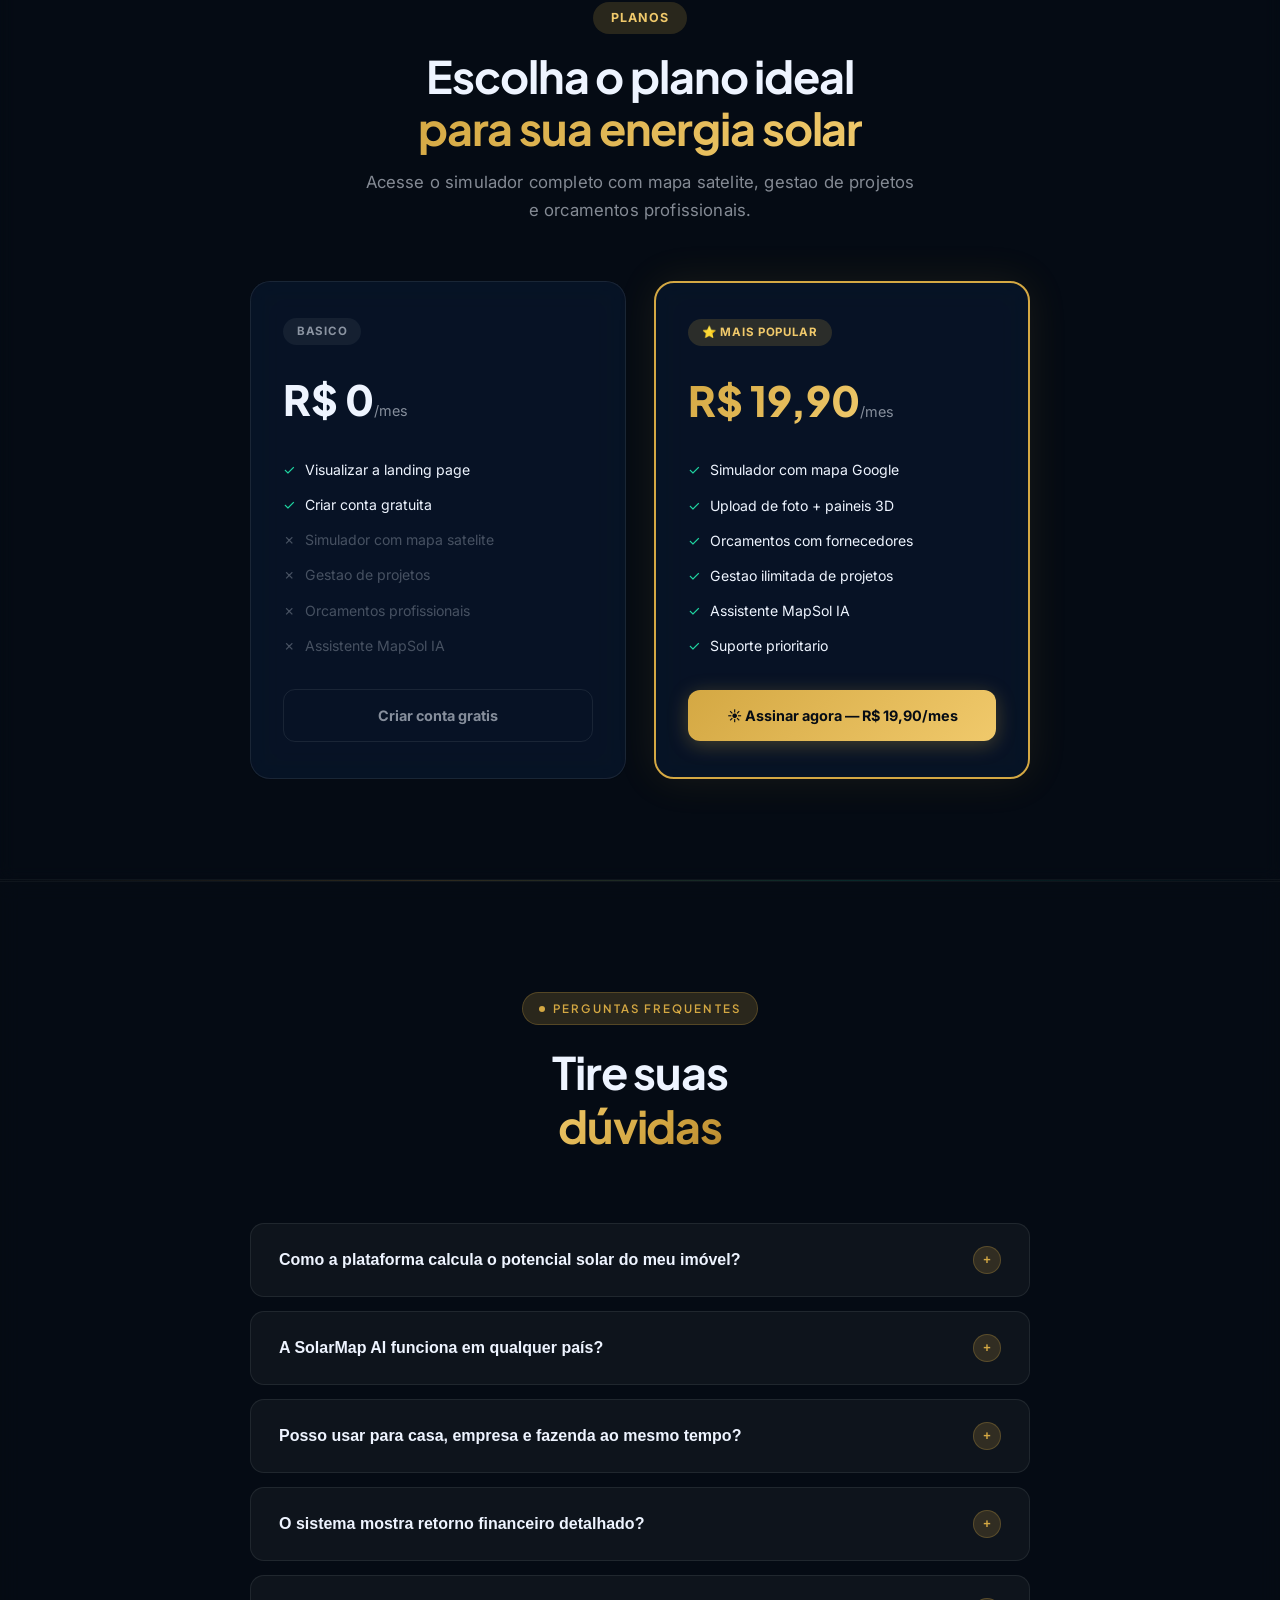
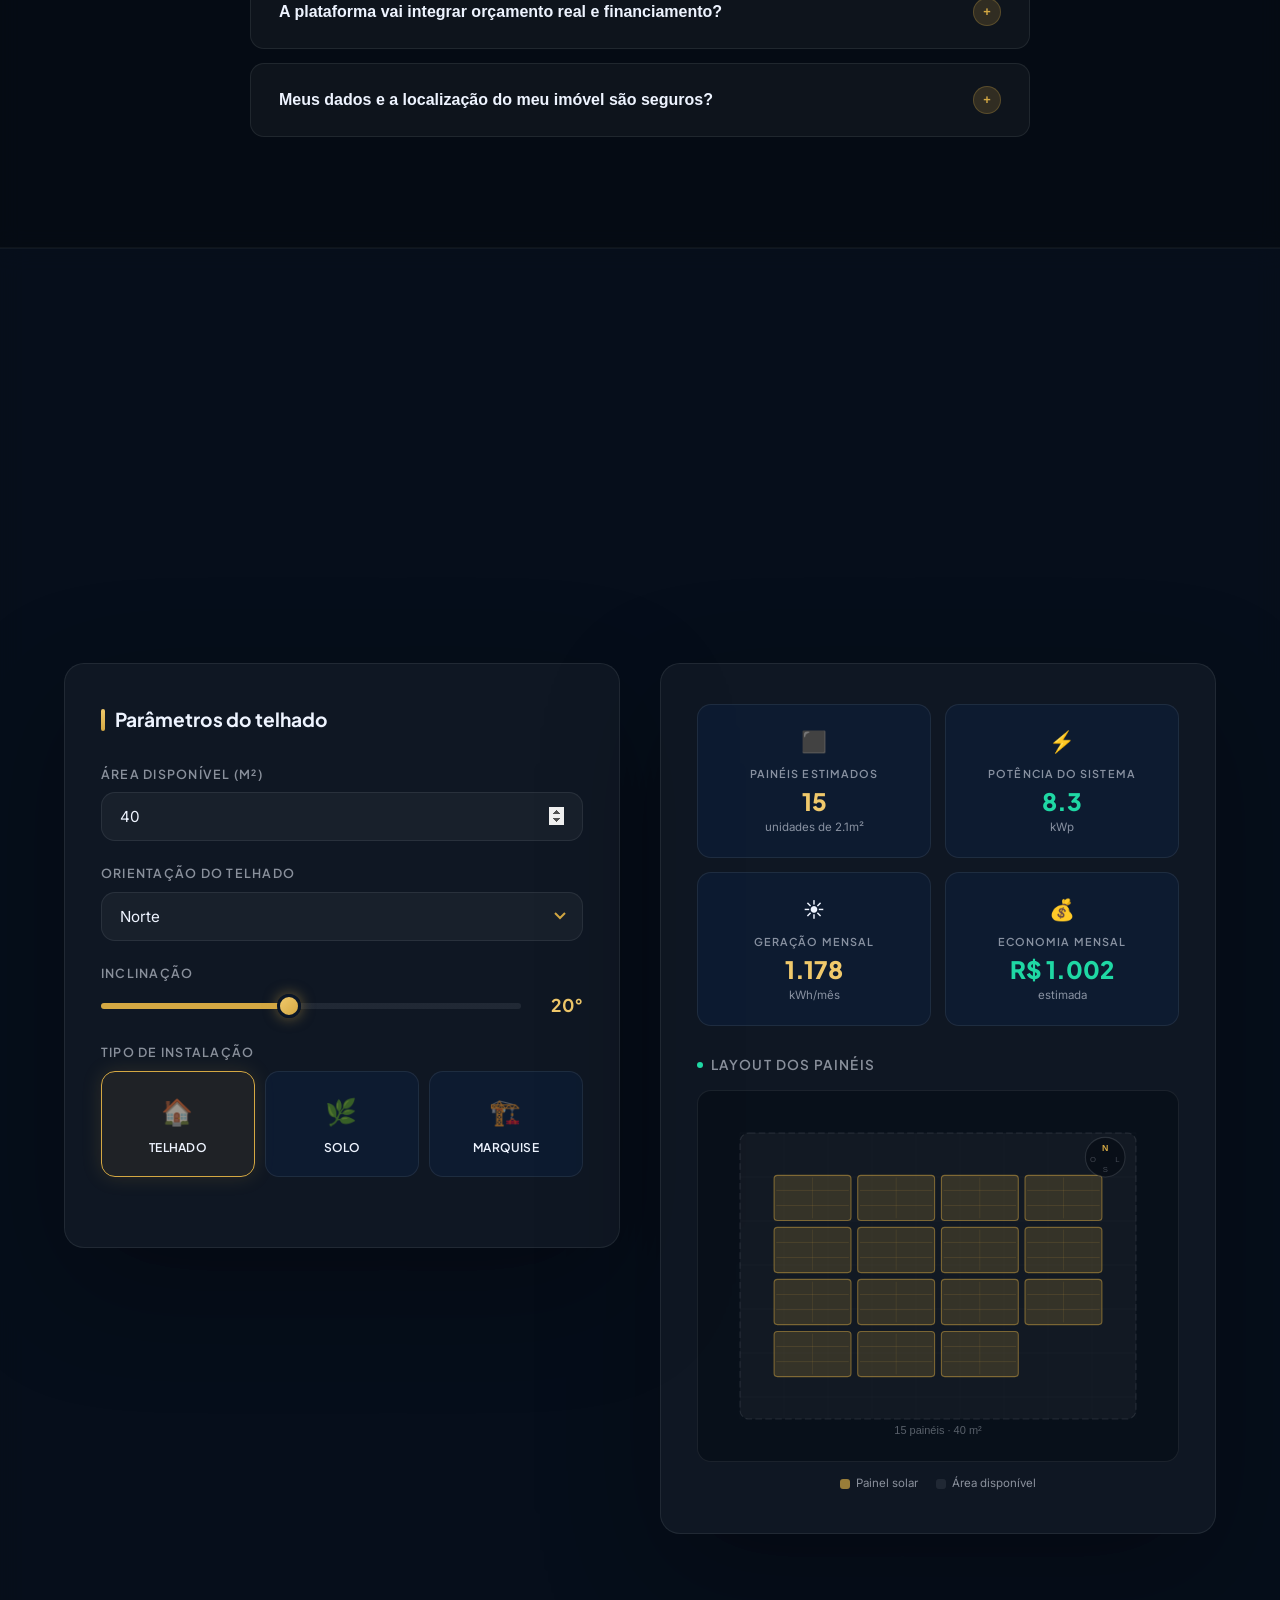
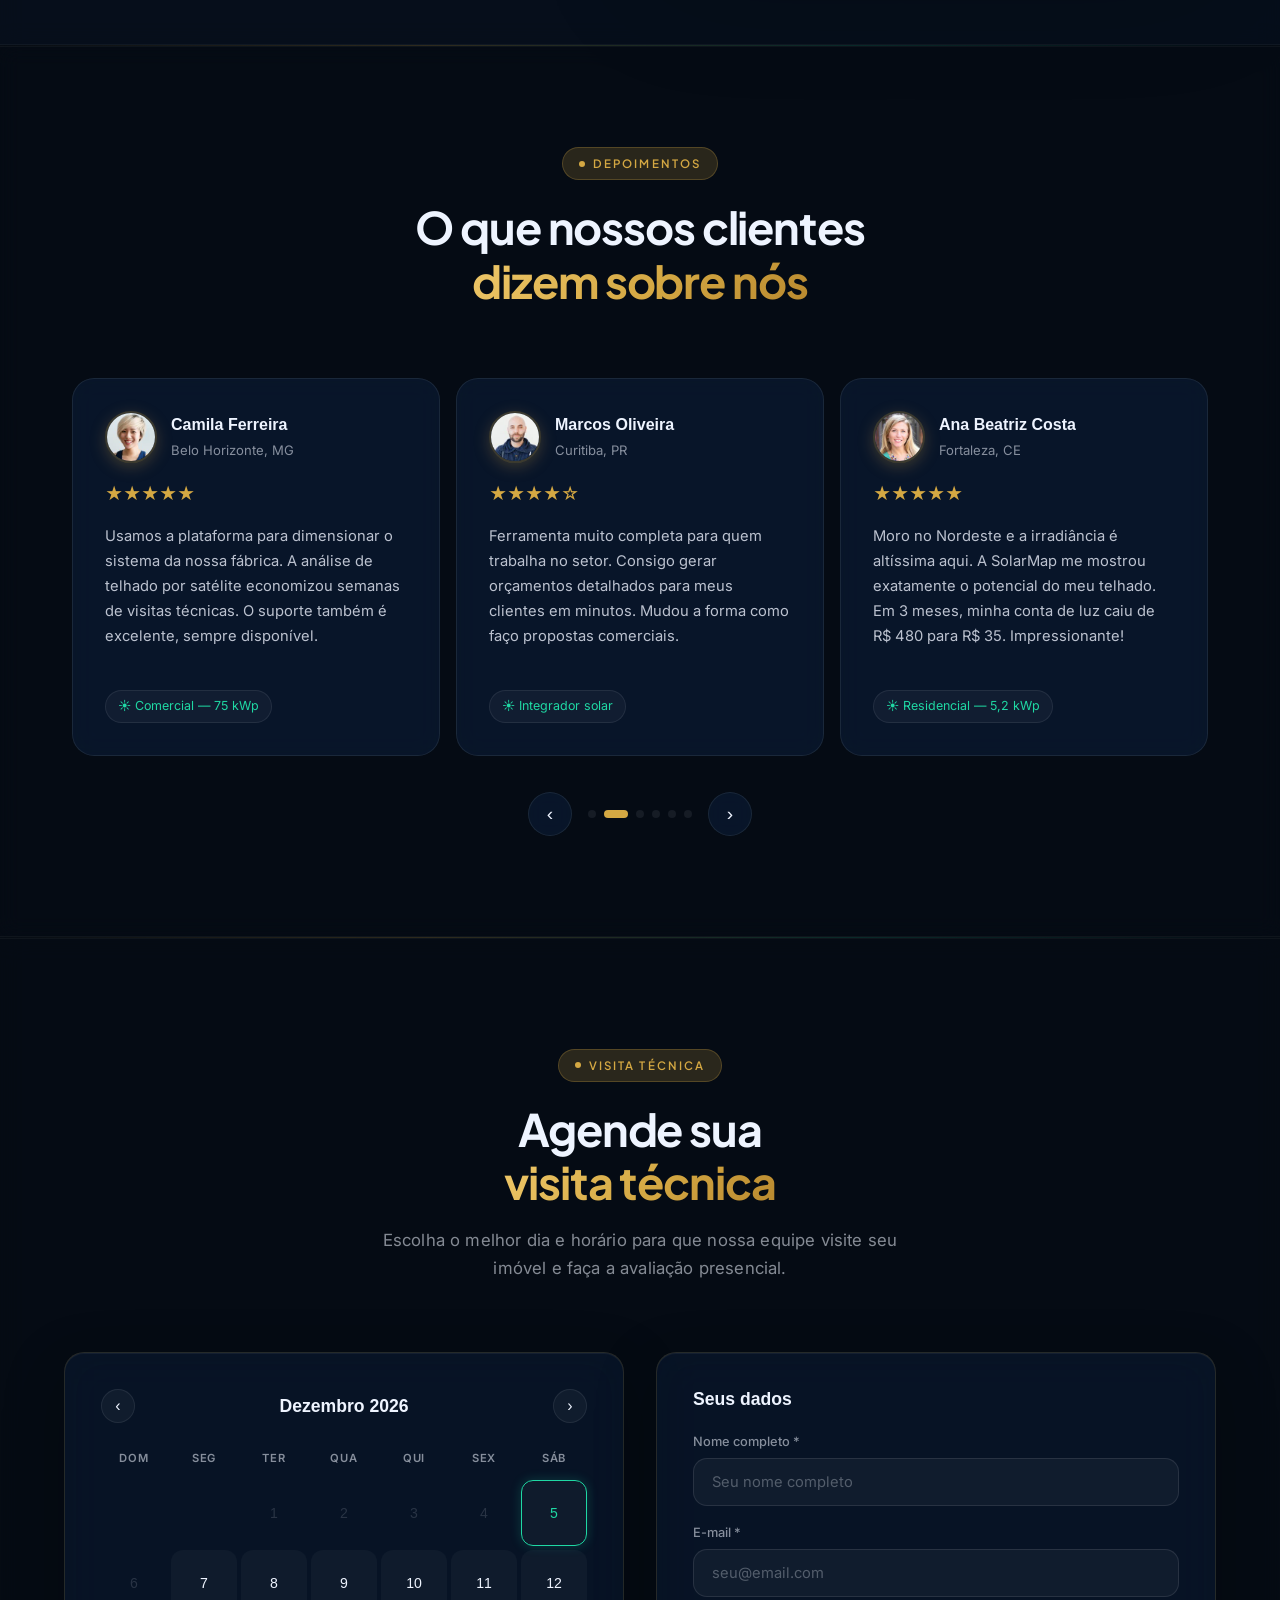
==== commit e4b1ae12: "Reverte otimizações mobile — volta visual original completo - 250 orbs, 25 partículas, blur original" ====
--- a/index.html
+++ b/index.html
@@ -2341,15 +2341,8 @@
   .integracoes-grid { grid-template-columns:1fr 1fr; gap:12px; }
 }
 
-/* ══ MOBILE PERFORMANCE ══ */
-@media (max-width: 768px) {
-  *, *::before, *::after { backdrop-filter: blur(6px) !important; -webkit-backdrop-filter: blur(6px) !important; }
-  .energy-orbs .orb { animation-duration: 18s !important; }
-  .cosmic-stars { opacity: 0.6 !important; }
-}
 @media (prefers-reduced-motion: reduce) {
-  *, *::before, *::after { animation: none !important; transition: none !important; }
-  .orb, .particle, .cosmic-stars { display: none !important; }
+  .orb, .particle { animation-duration: 30s !important; }
 }
 </style>
 </head>
@@ -5323,8 +5316,7 @@
   const container = document.getElementById('particles');
   if (!container) return;
   const colors = ['rgba(212,168,67,0.3)', 'rgba(31,216,164,0.2)', 'rgba(240,201,107,0.25)'];
-  const pCount = window.innerWidth < 768 ? 8 : 25;
-  for (let i = 0; i < pCount; i++) {
+  for (let i = 0; i < 25; i++) {
     const p = document.createElement('div');
     p.className = 'particle';
     const size = Math.random() * 4 + 2;
@@ -5344,8 +5336,7 @@
   const container = document.getElementById('energyOrbs');
   if (!container) return;
   const types = ['orb--gold','orb--green','orb--white','orb--orange','orb--blue'];
-  const isMobile = window.innerWidth < 768;
-  const total = isMobile ? 50 : 150;
+  const total = 250;
 
   for (let i = 0; i < total; i++) {
     const orb = document.createElement('div');
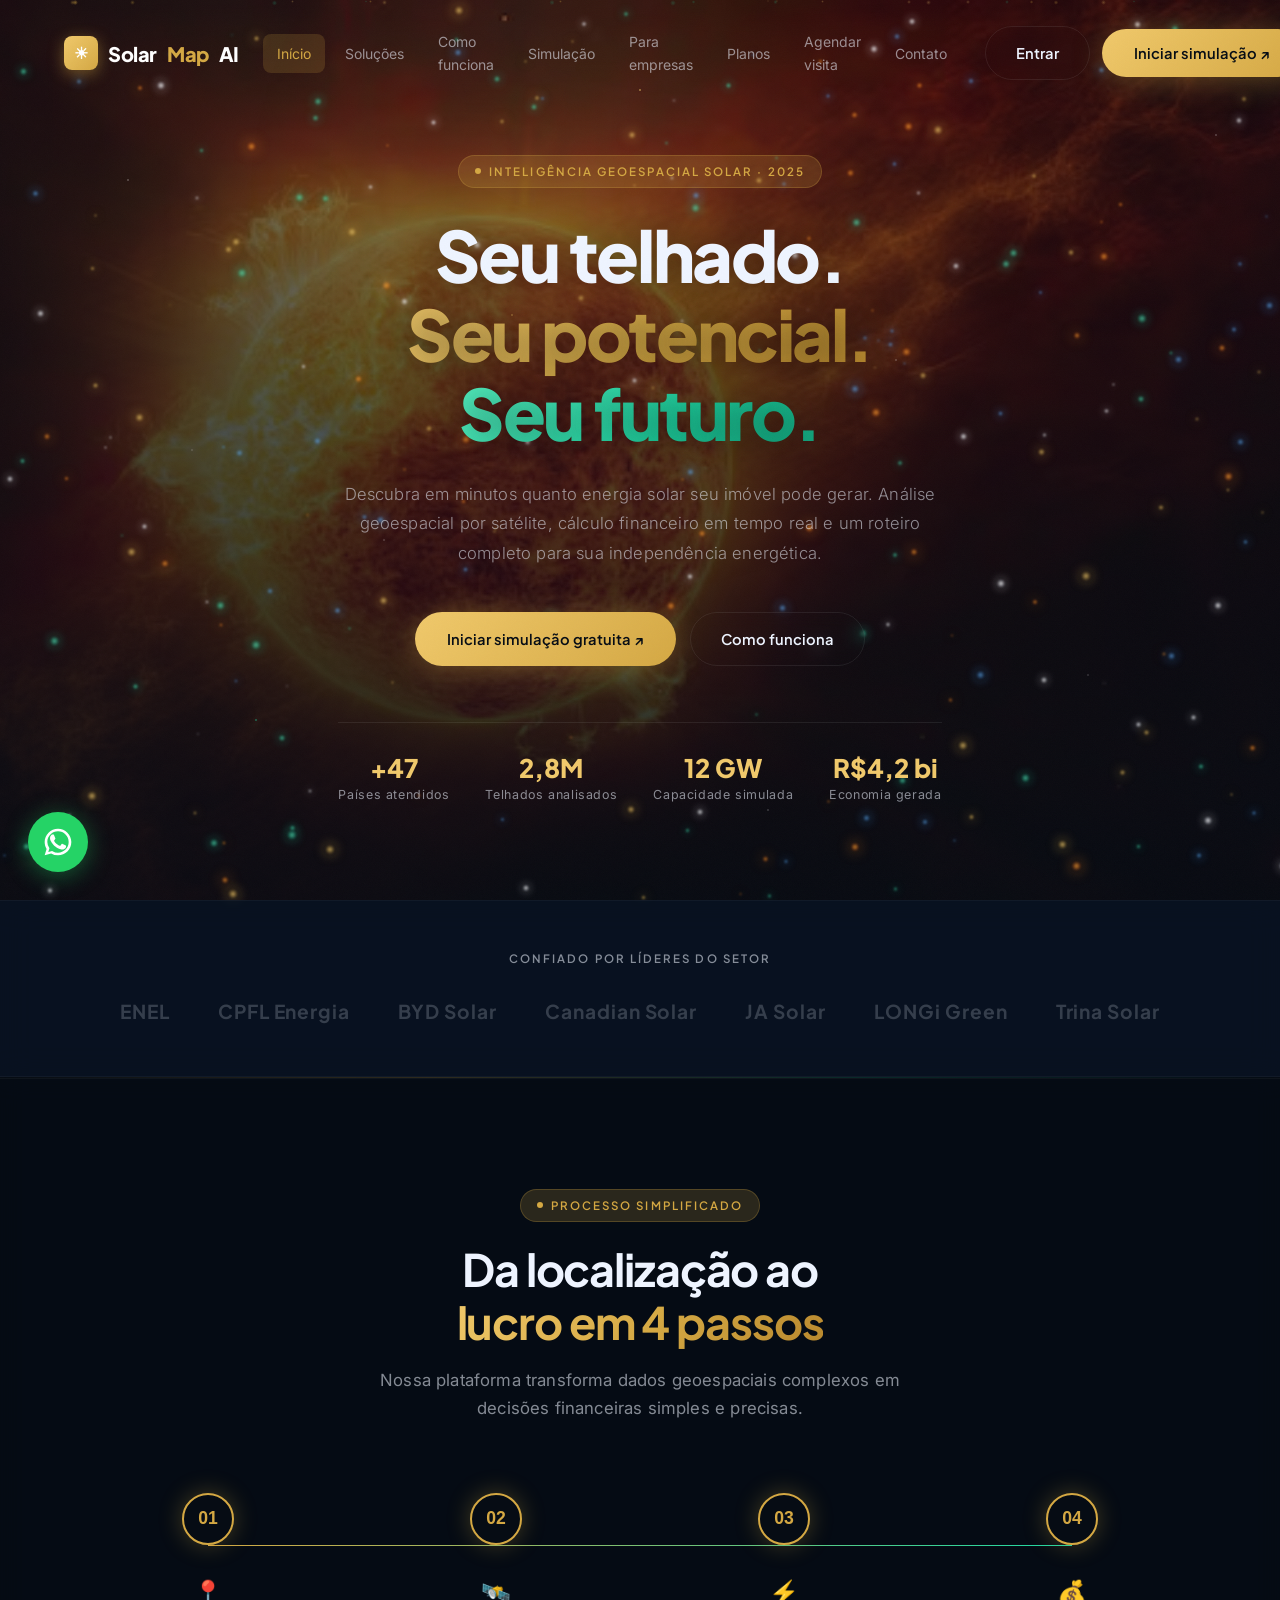
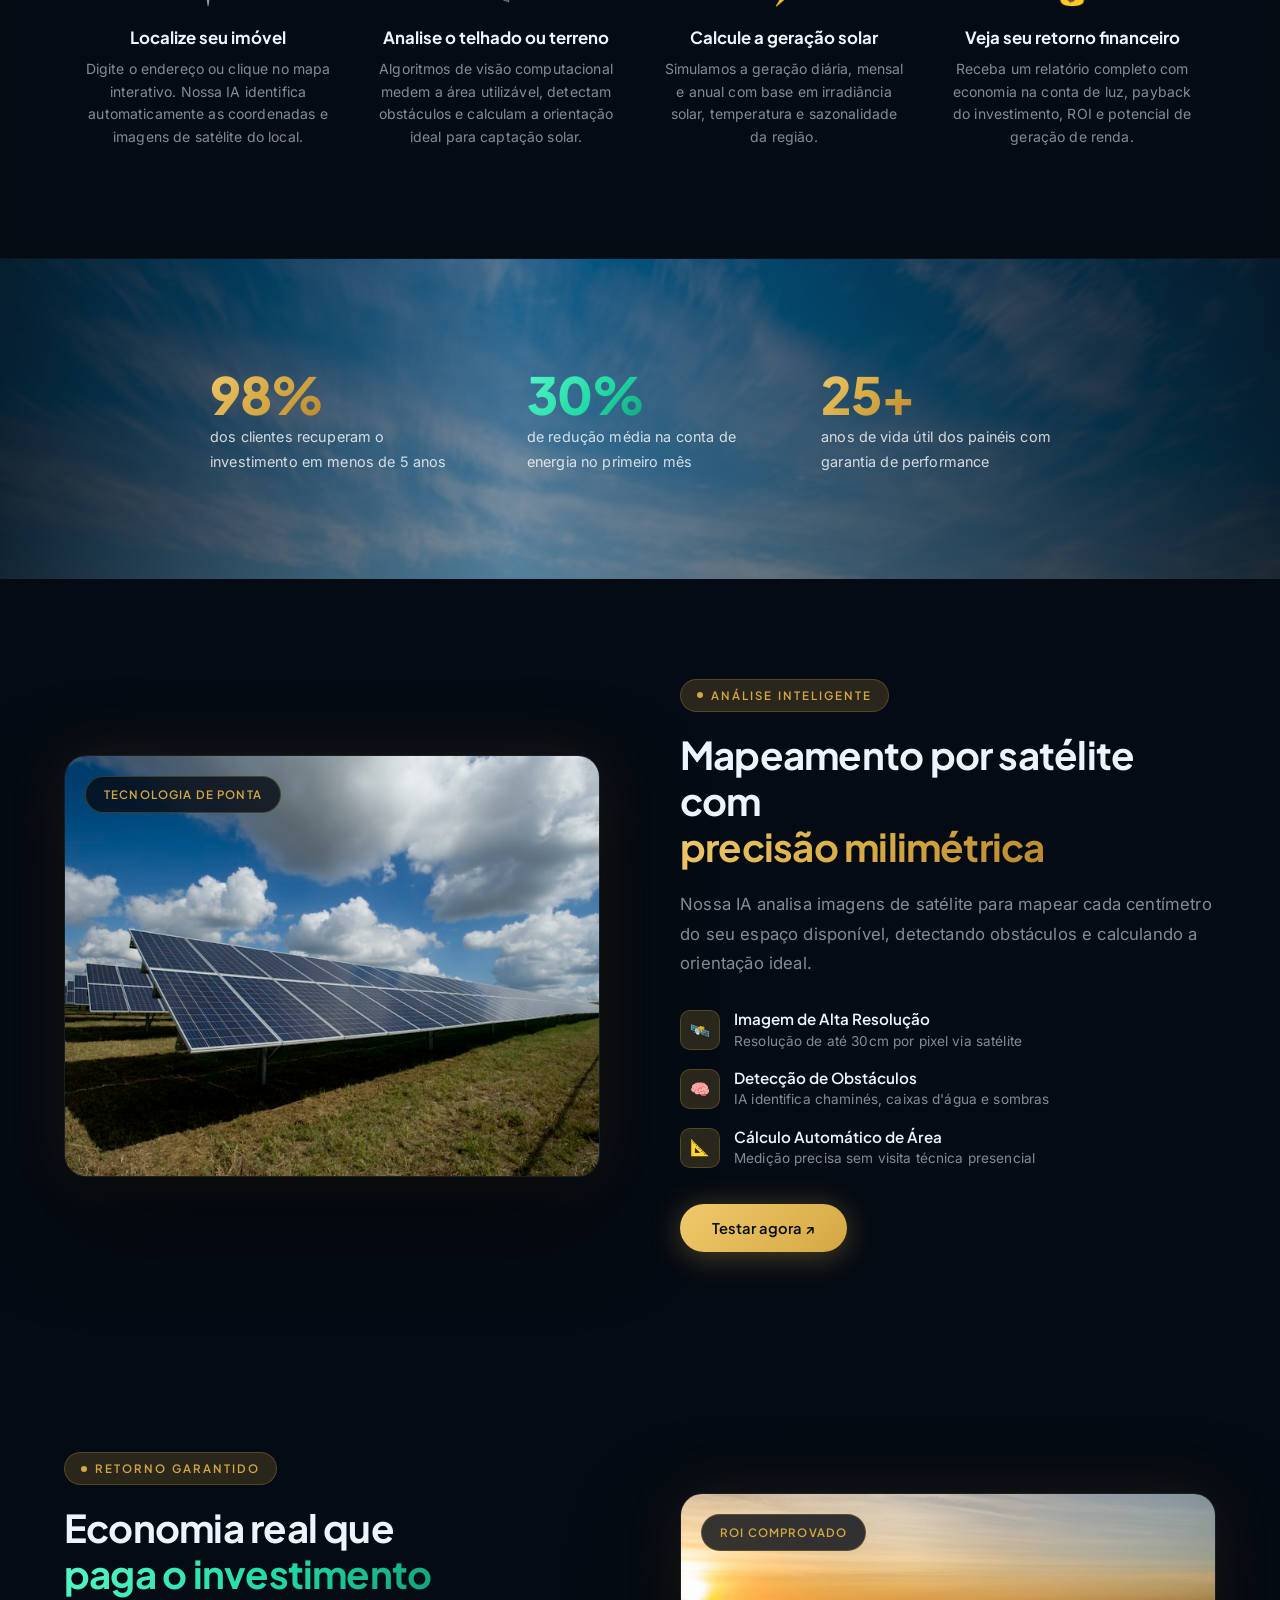
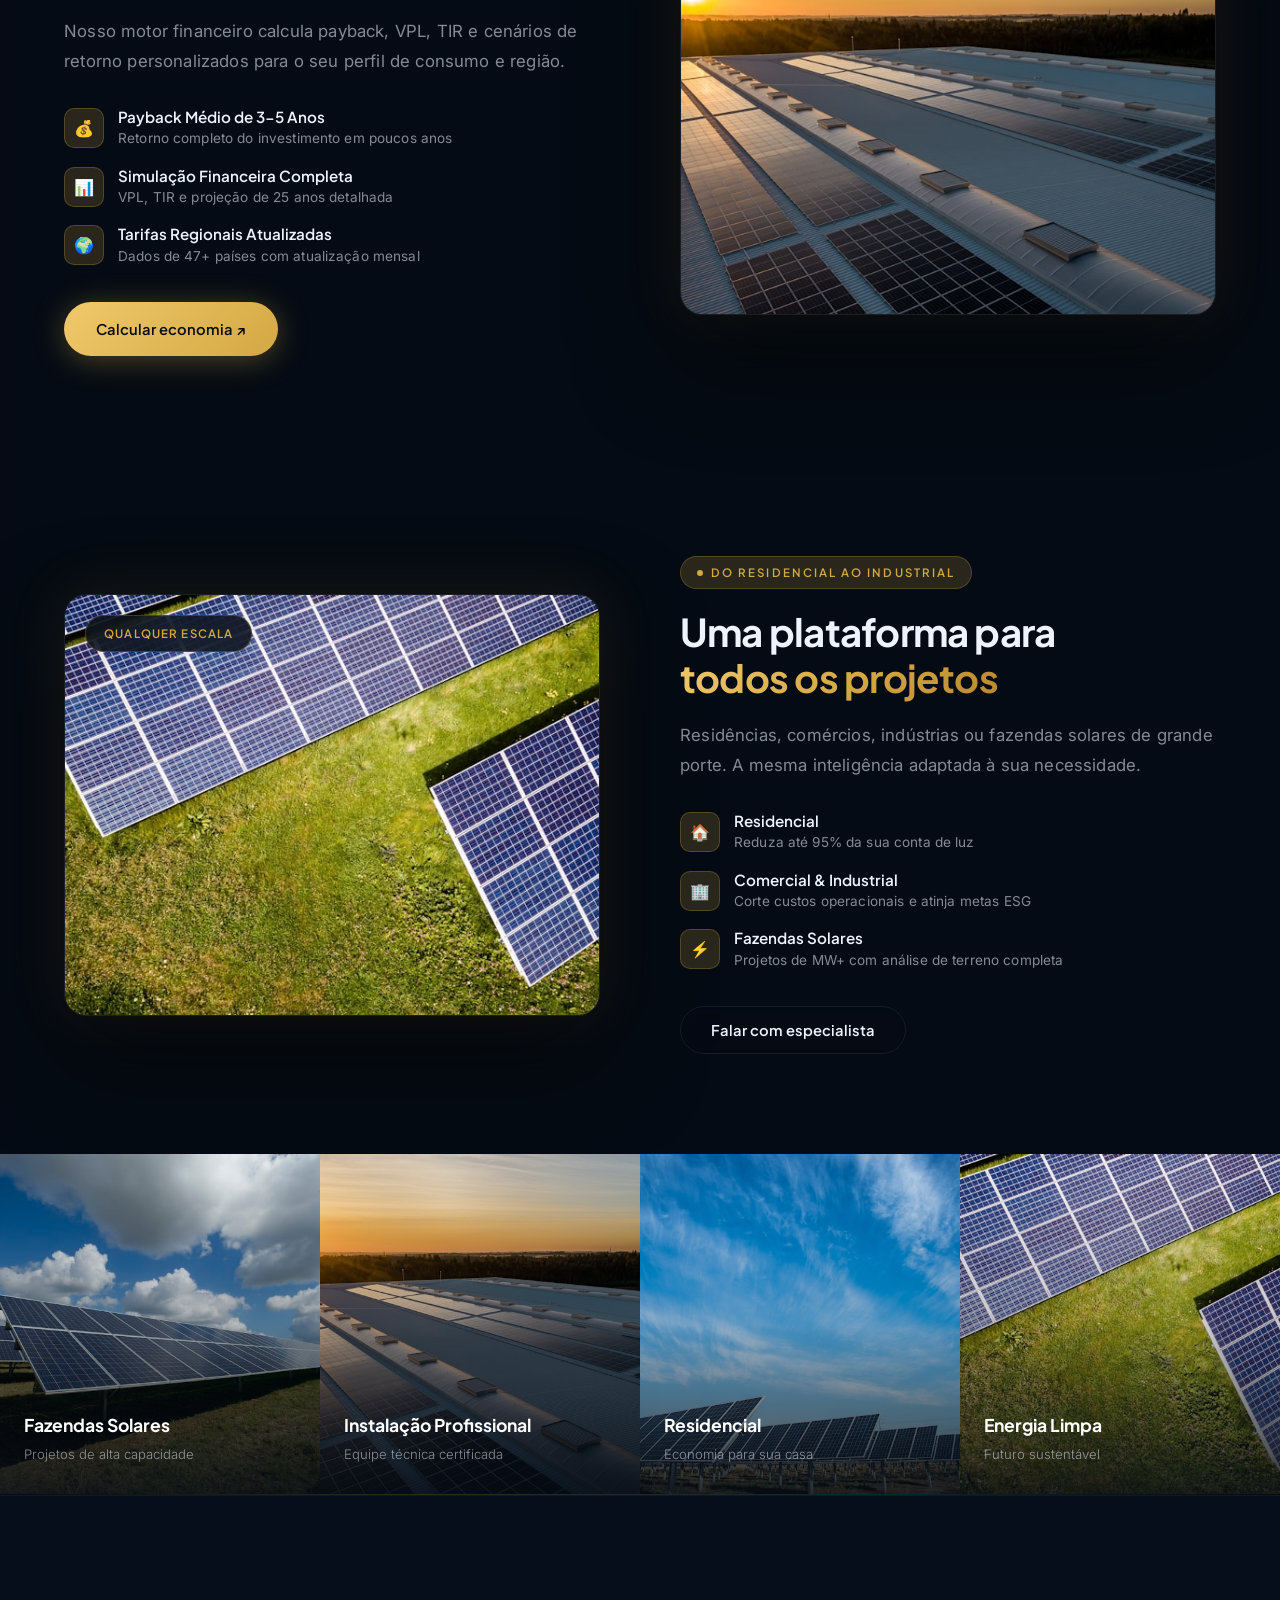
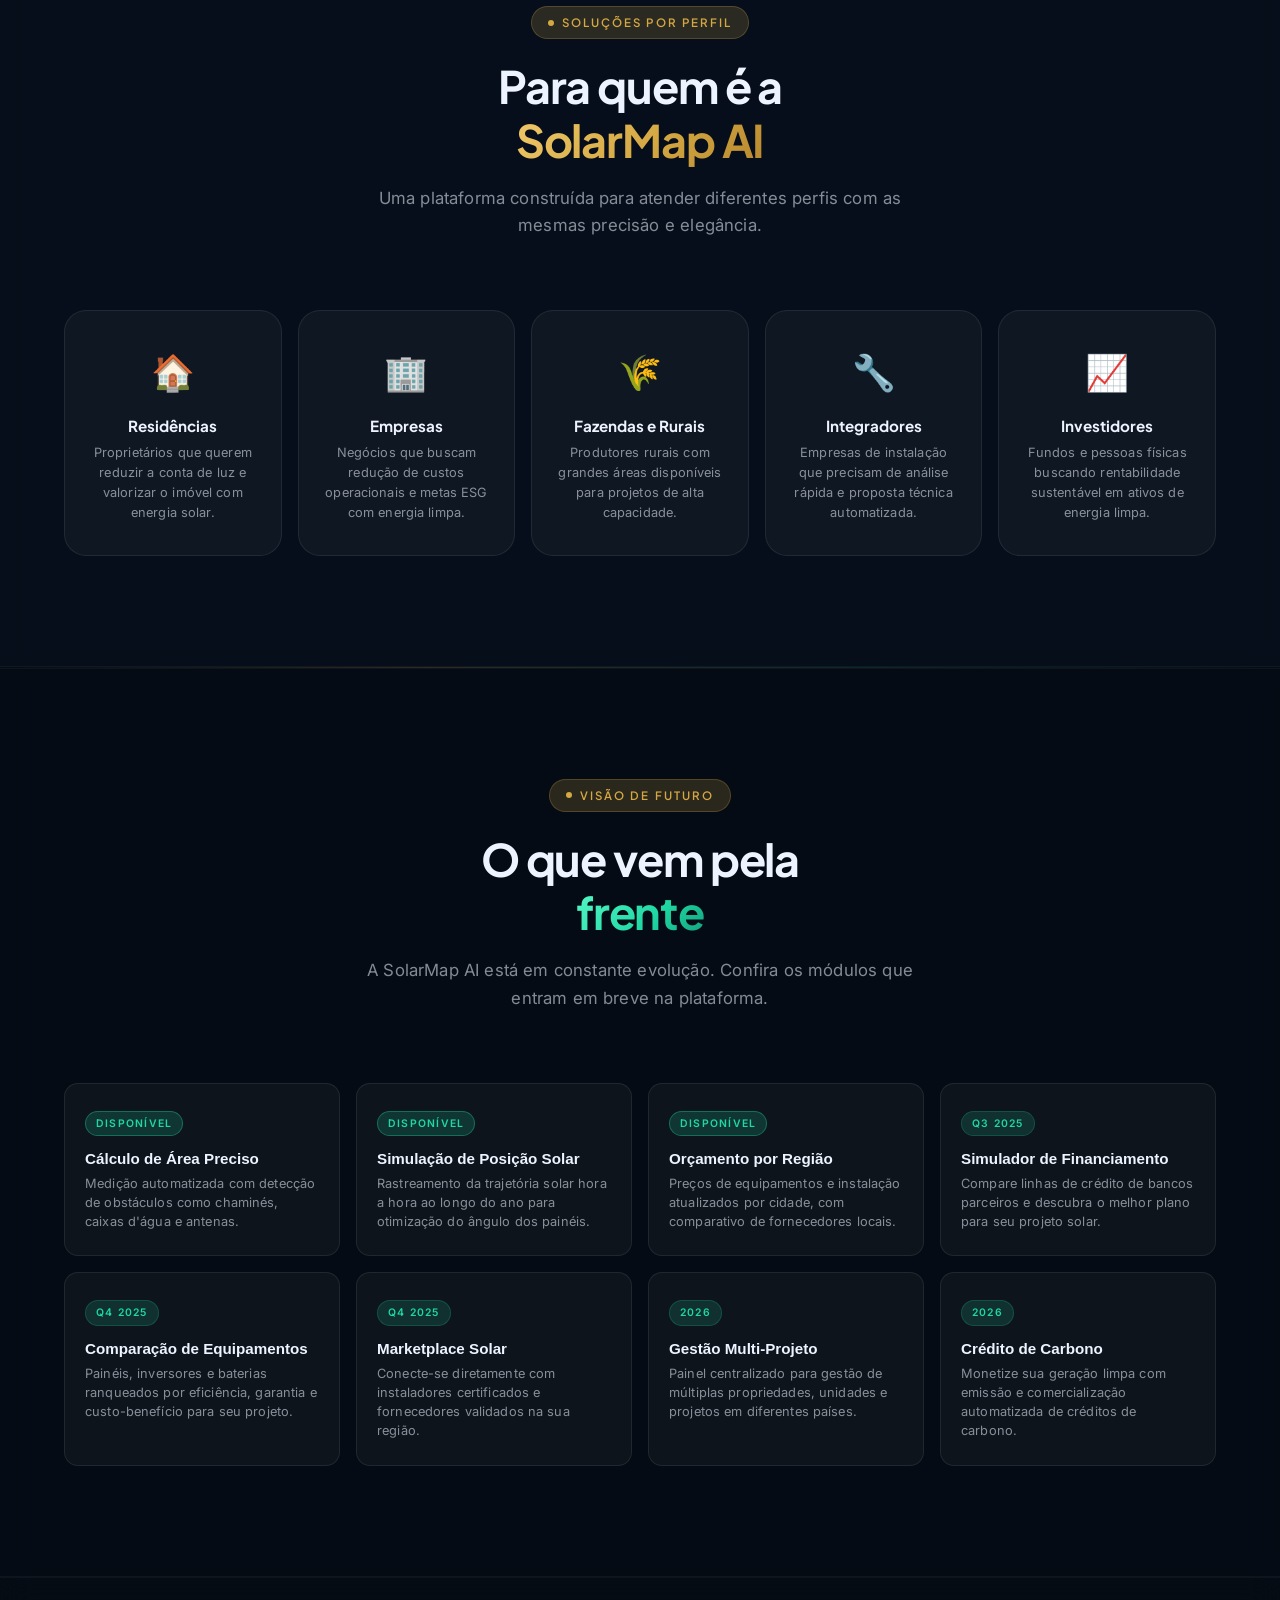
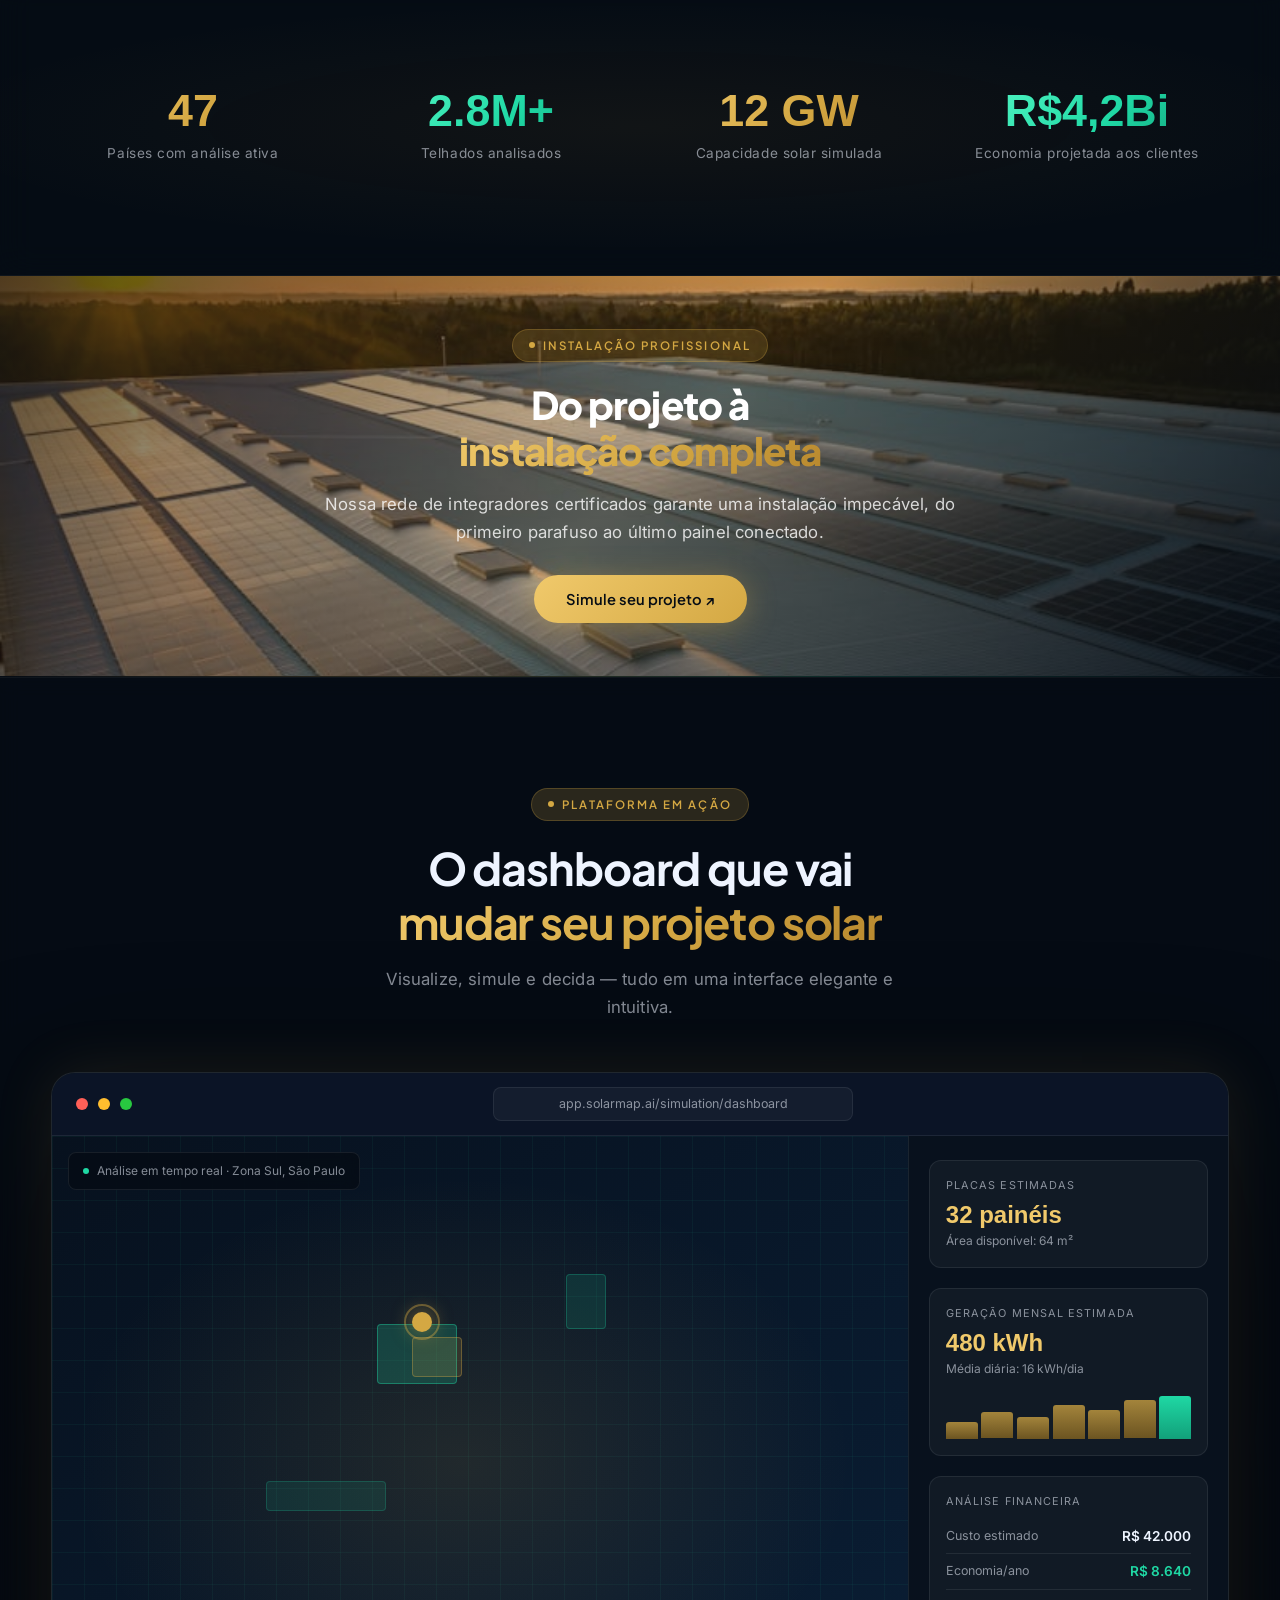
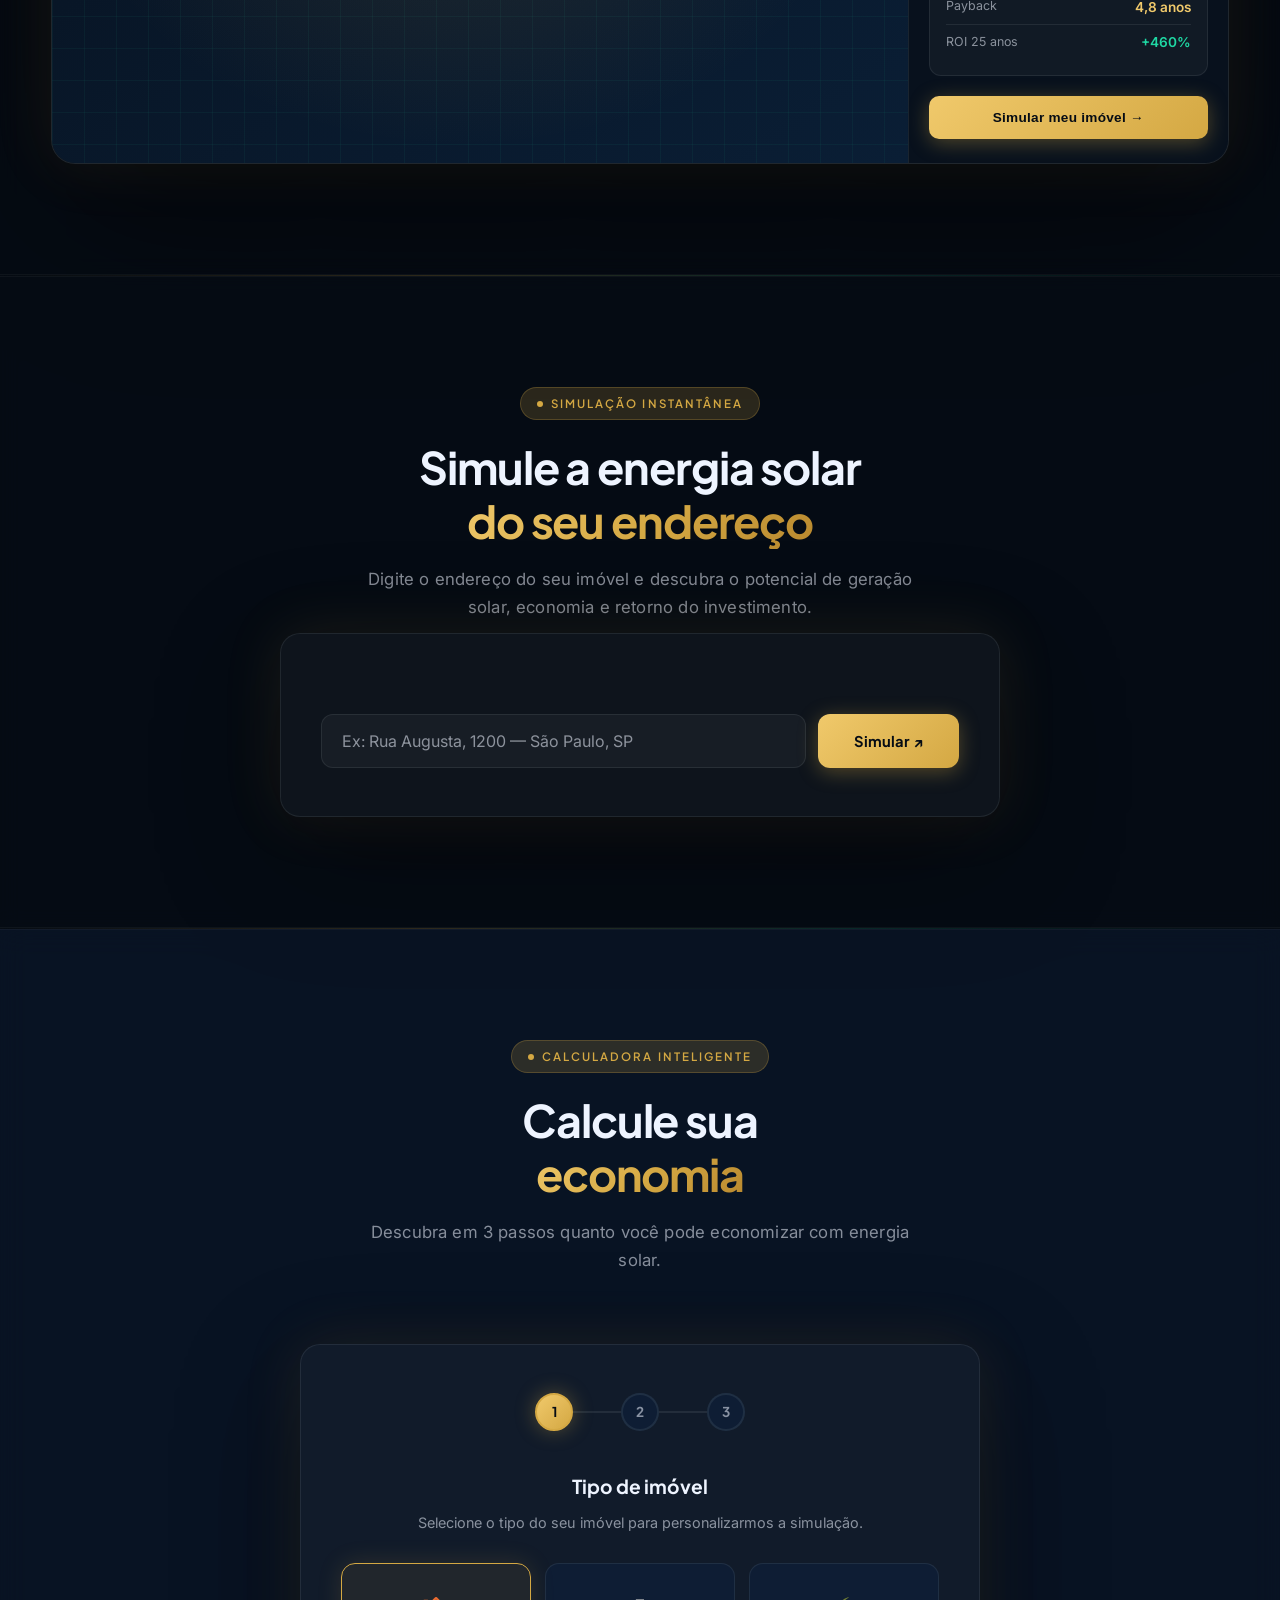
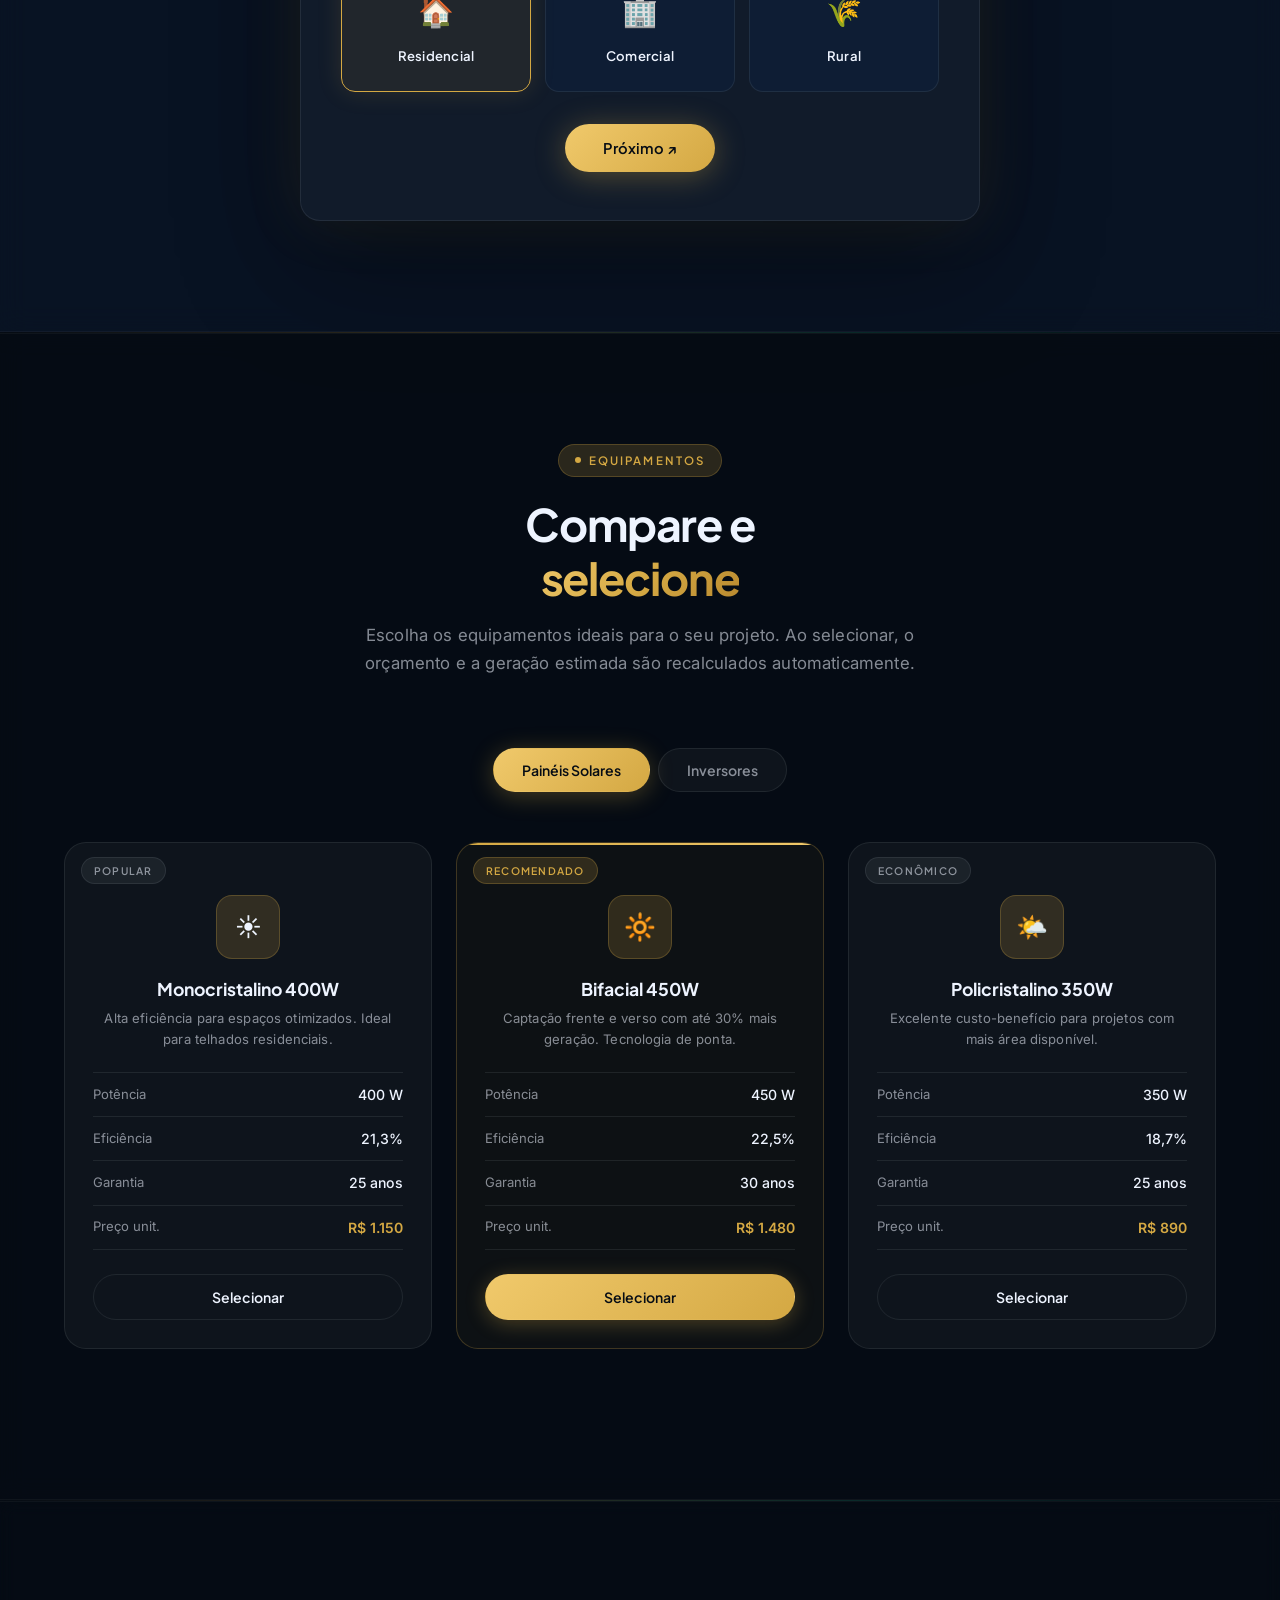
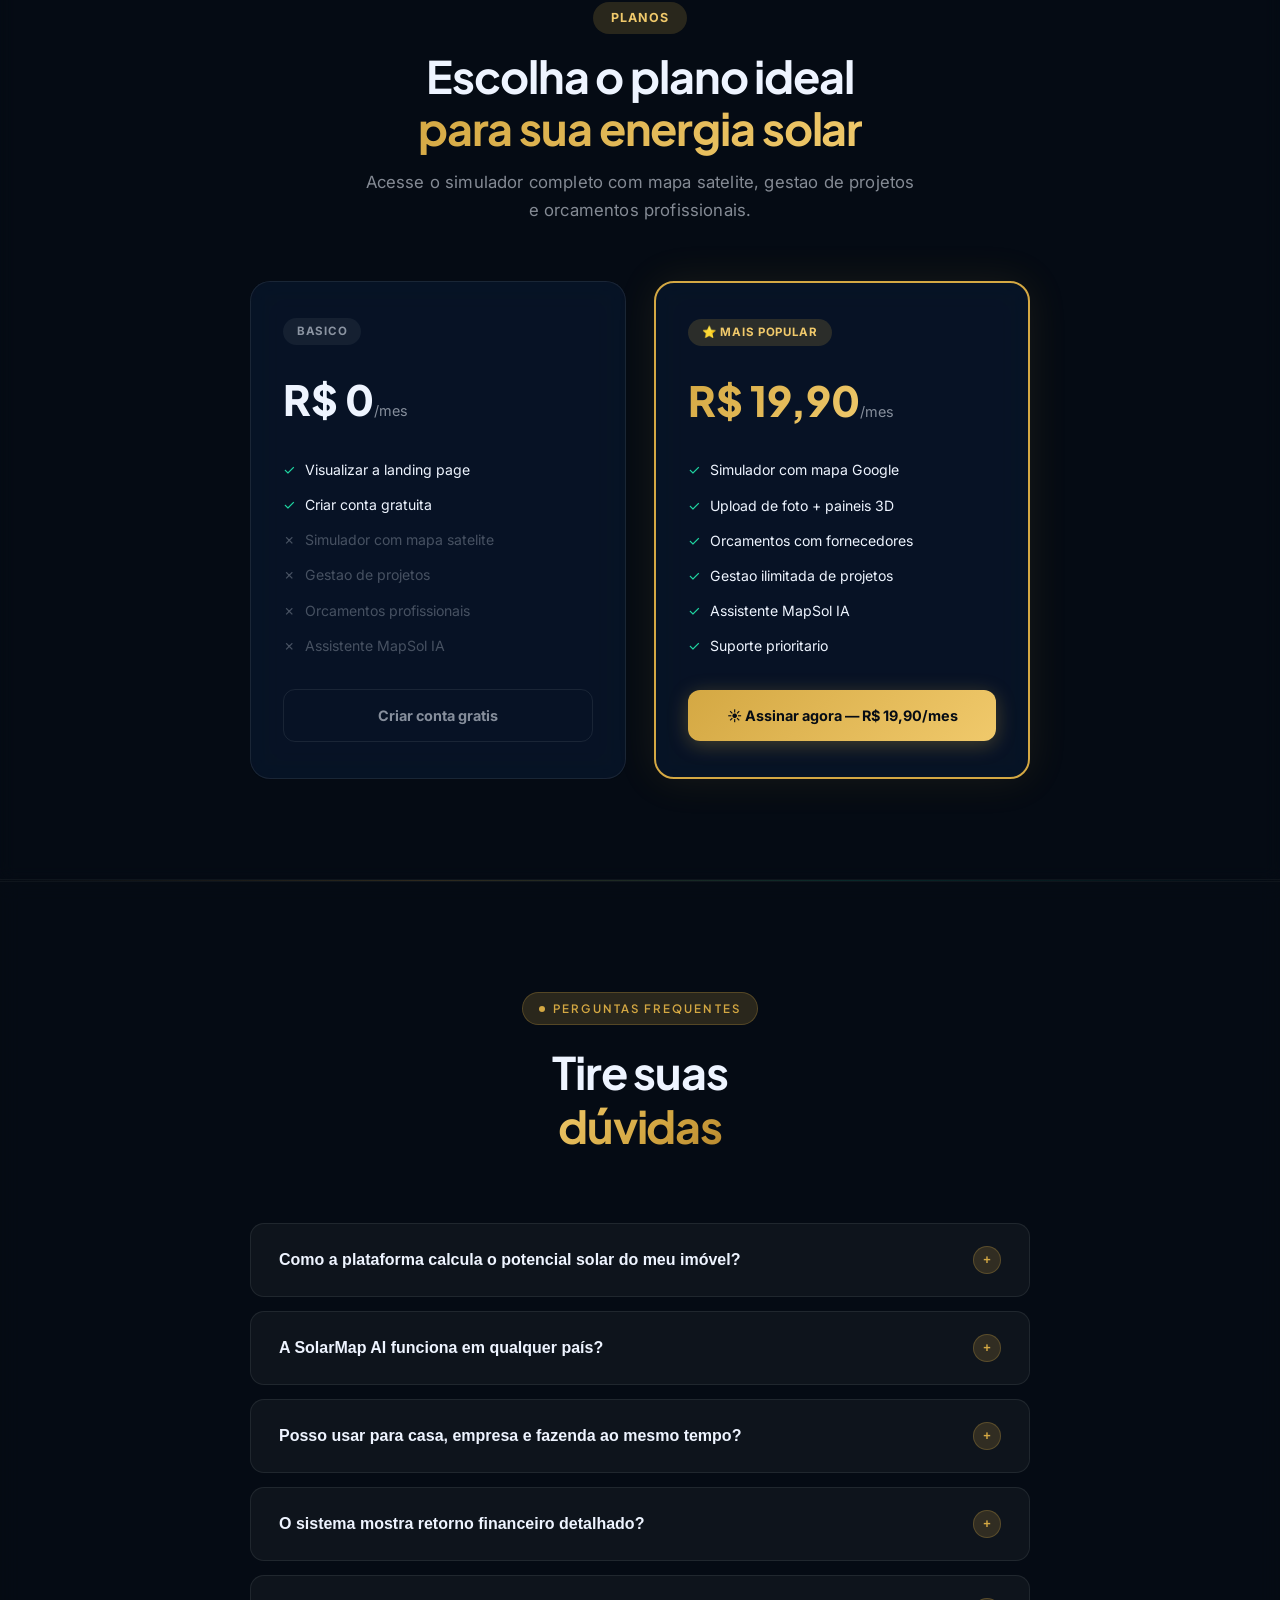
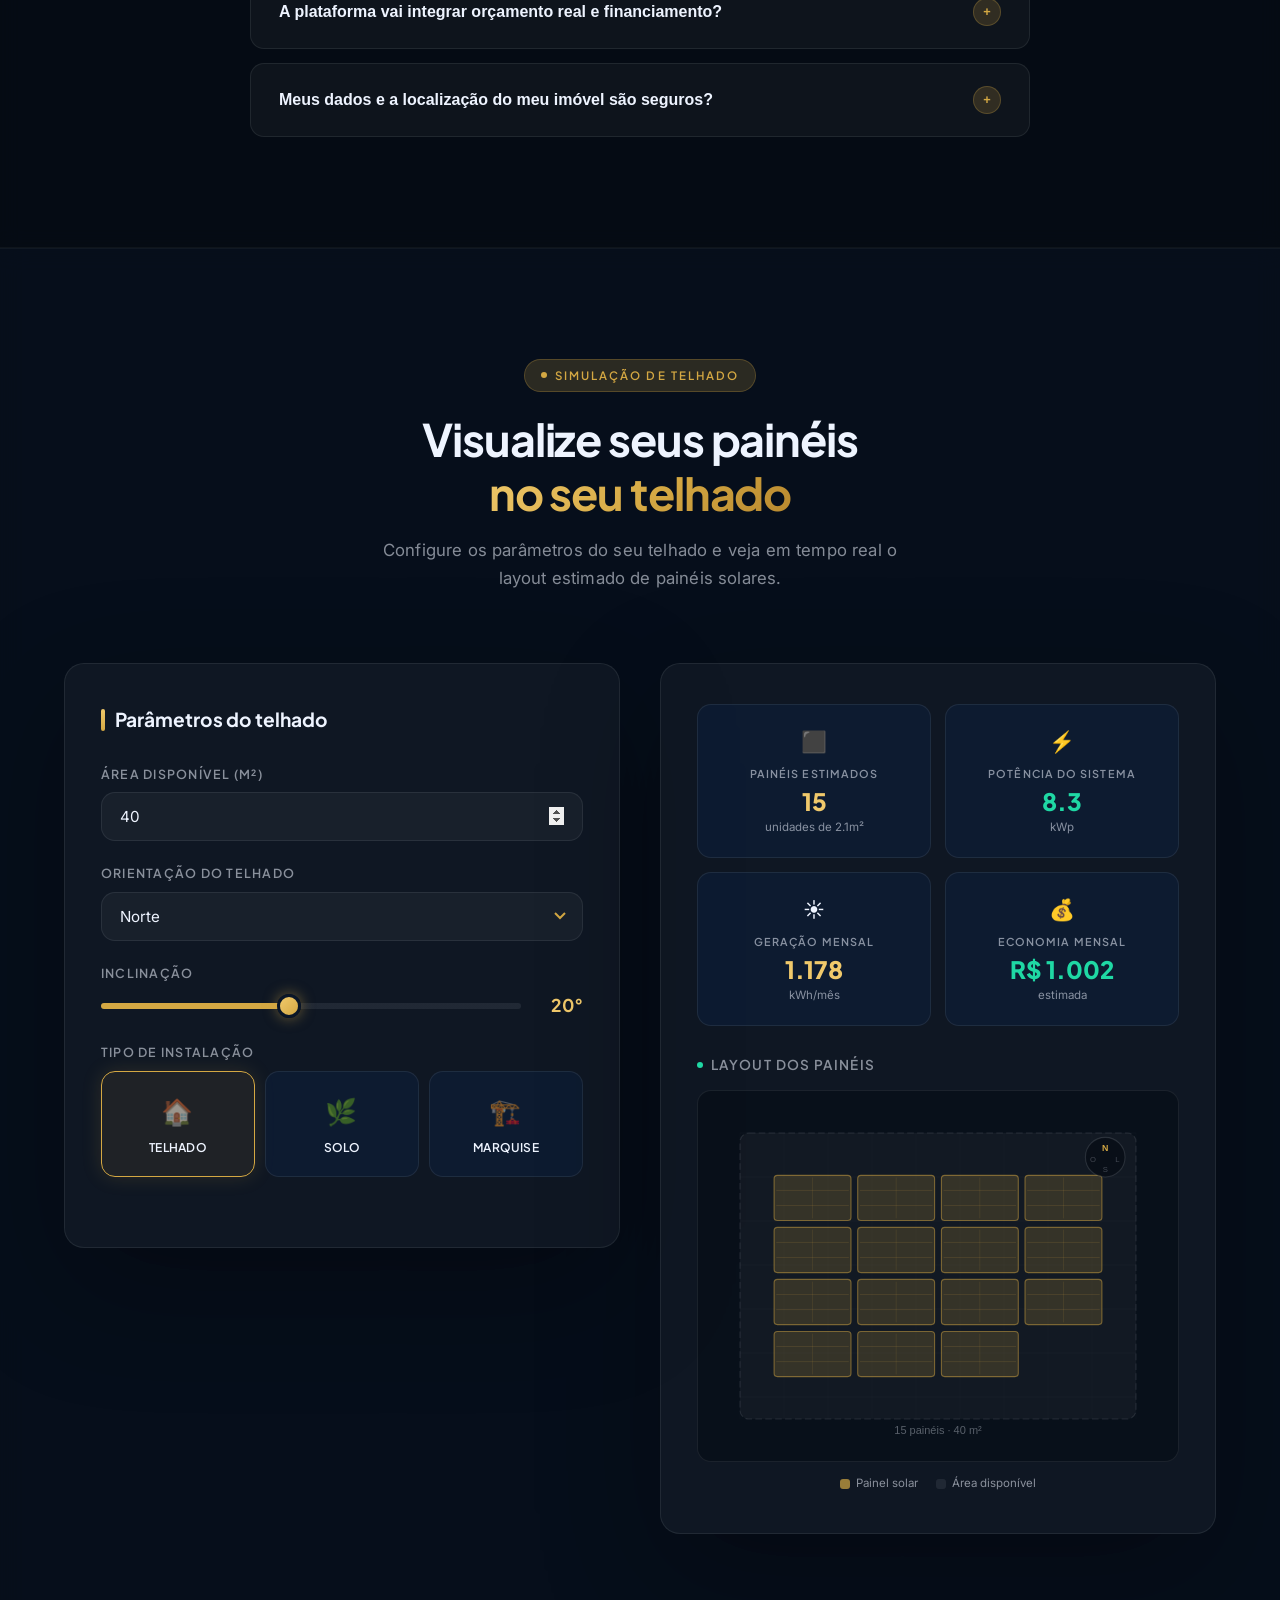
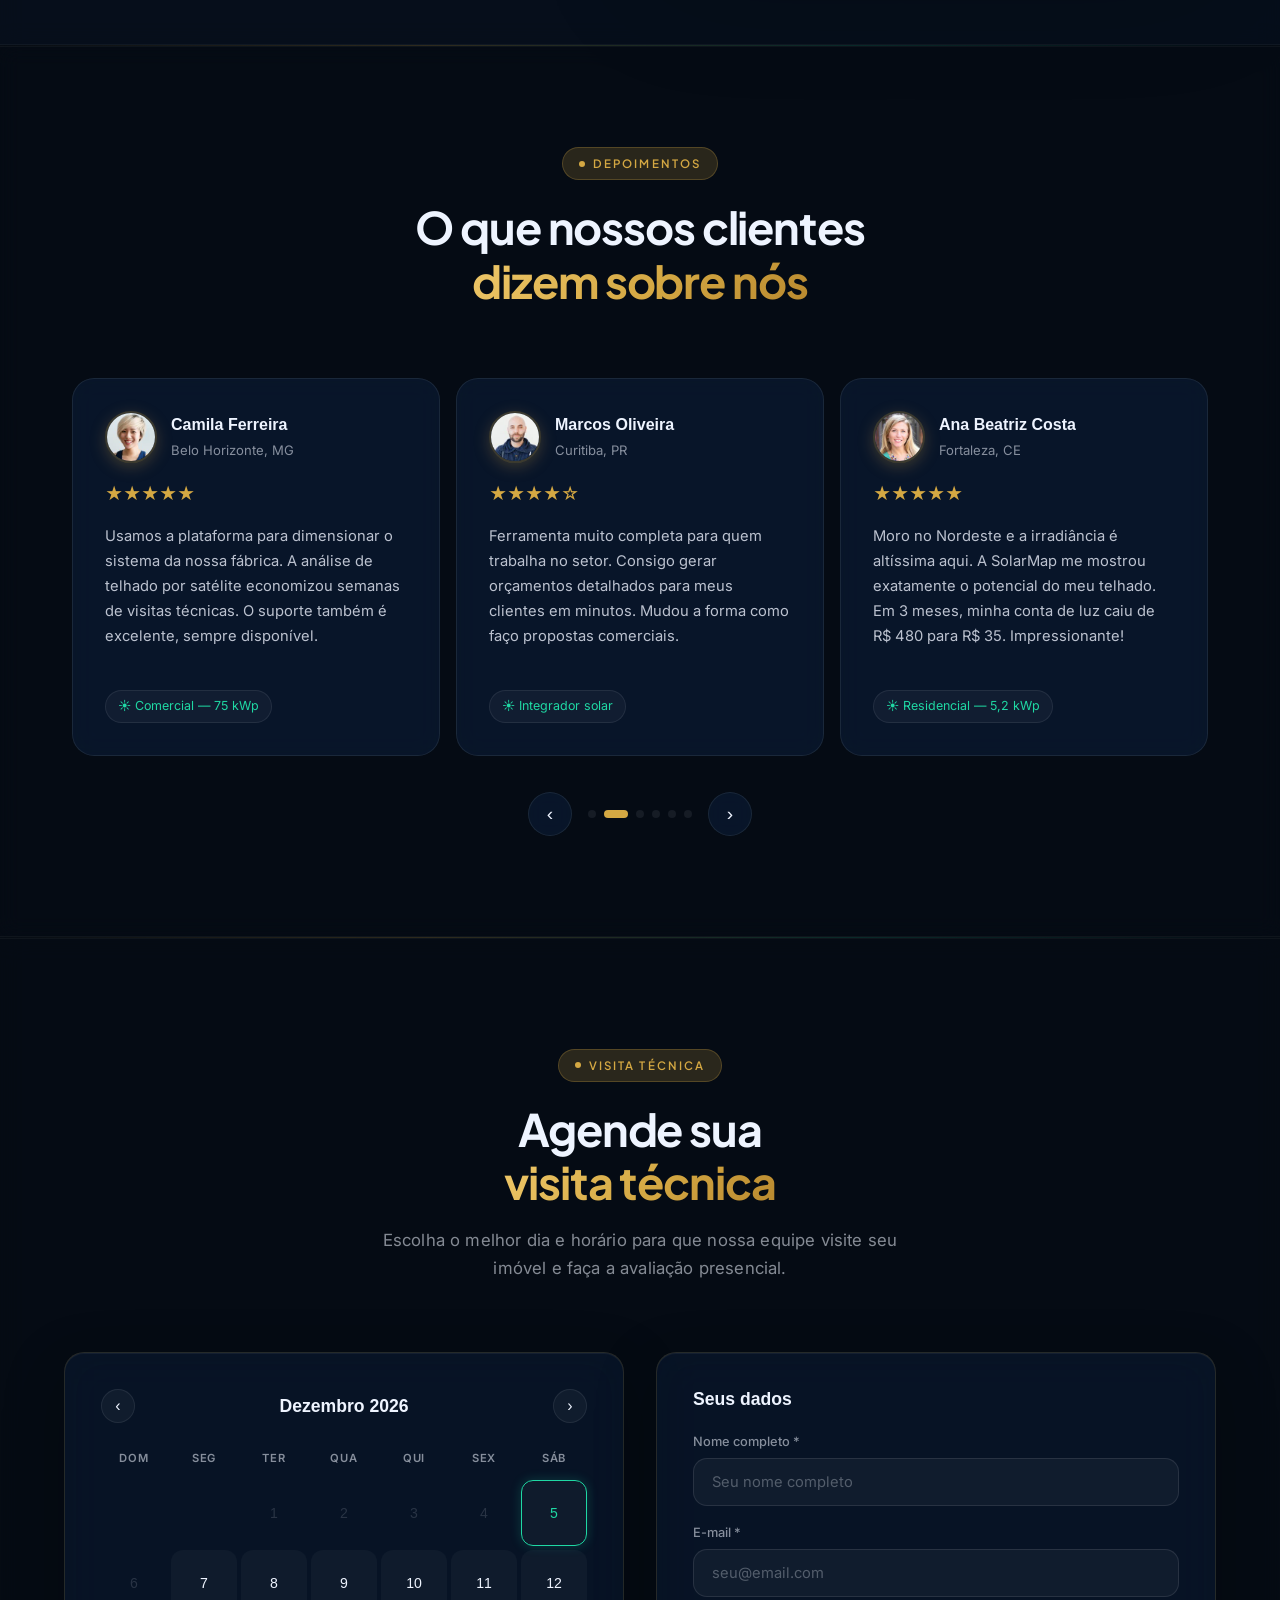
==== commit 3b130980: "Atualiza CNPJ e nome empresarial no rodapé PRIME ALFA X LTDA — CNPJ: 45.637.207/0001-00  Co-Authored" ====
--- a/index.html
+++ b/index.html
@@ -4009,8 +4009,8 @@
 
     <div class="footer-bottom">
       <div>
-        <p>© 2025 SolarMap AI — 3s Onlife Agencia de Marketing Staffs e Eventos Ltda</p>
-        <p style="font-size:0.72rem;color:rgba(238,244,255,0.25);margin-top:4px;">CNPJ: 43.539.336/0001-30</p>
+        <p>© 2025 SolarMap AI — PRIME ALFA X LTDA</p>
+        <p style="font-size:0.72rem;color:rgba(238,244,255,0.25);margin-top:4px;">CNPJ: 45.637.207/0001-00</p>
       </div>
       <div class="footer-bottom-links">
         <a href="politica-privacidade.html">Privacidade</a>
